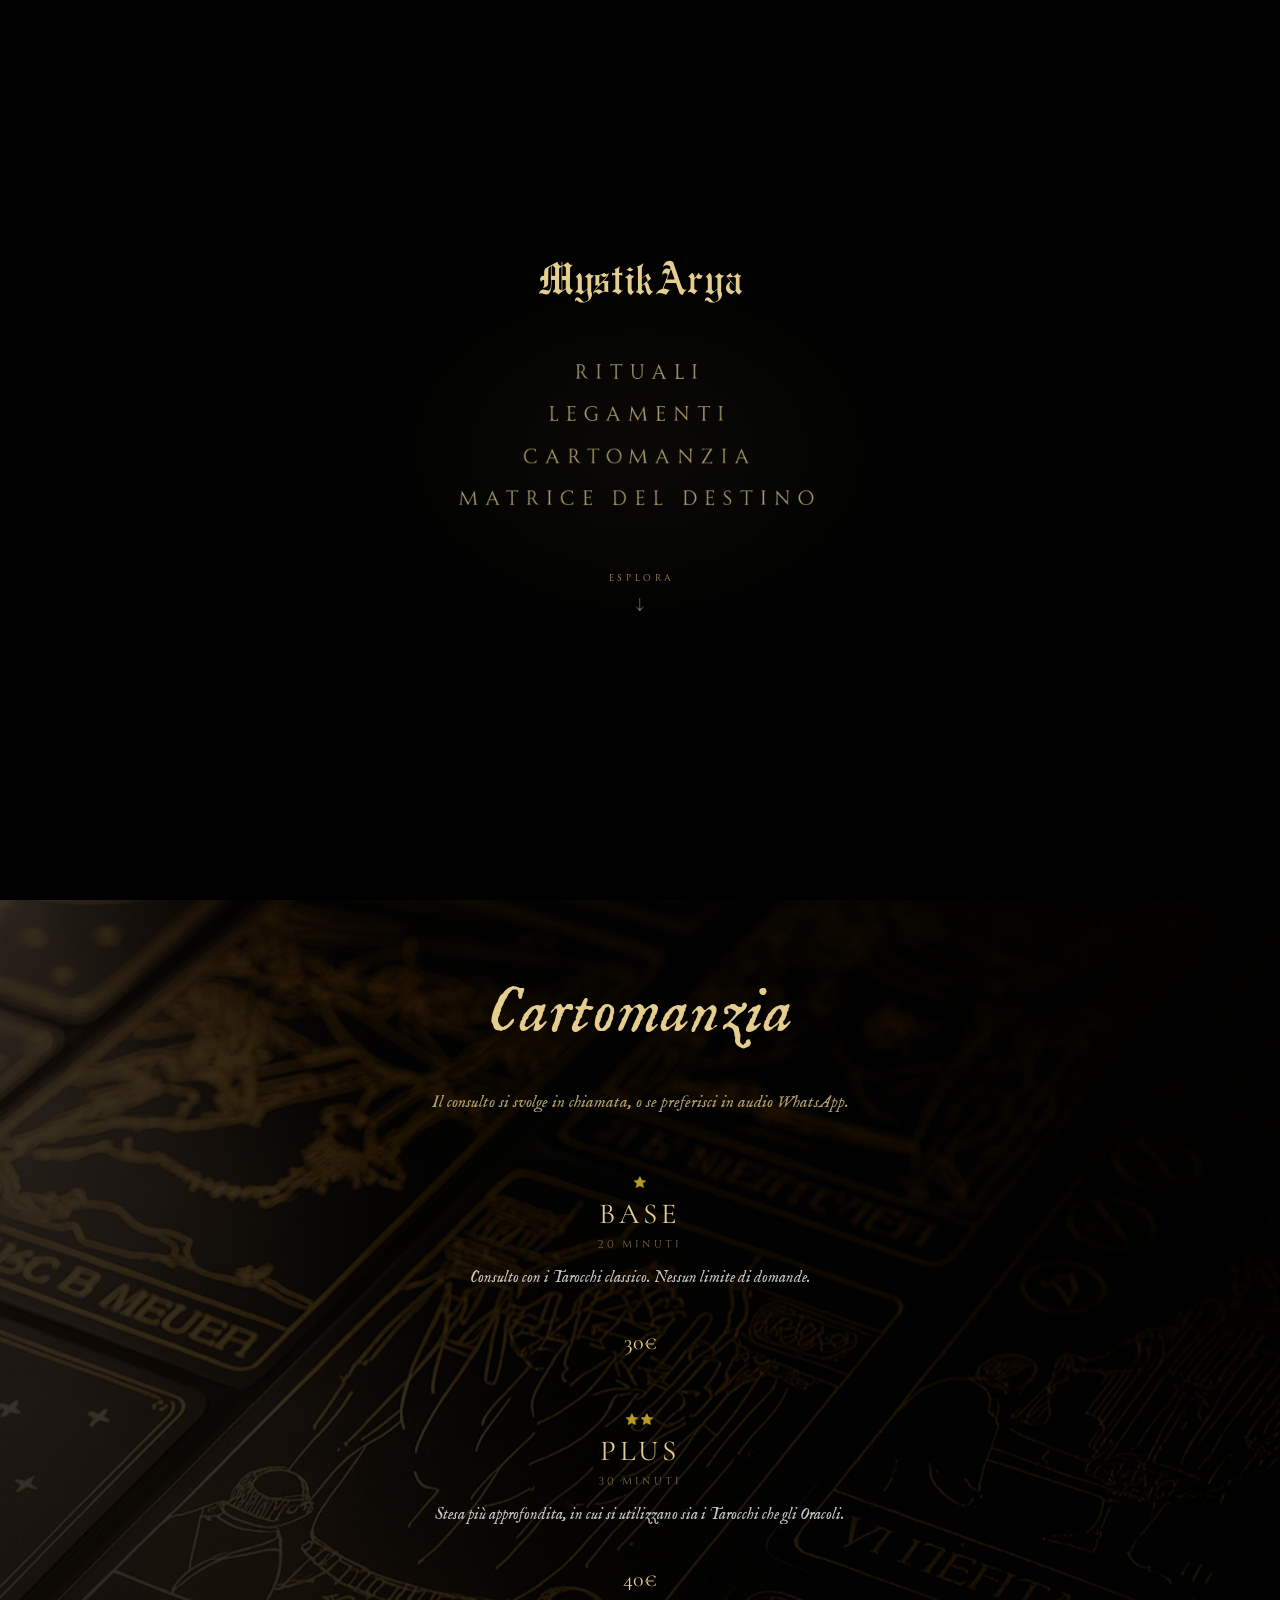
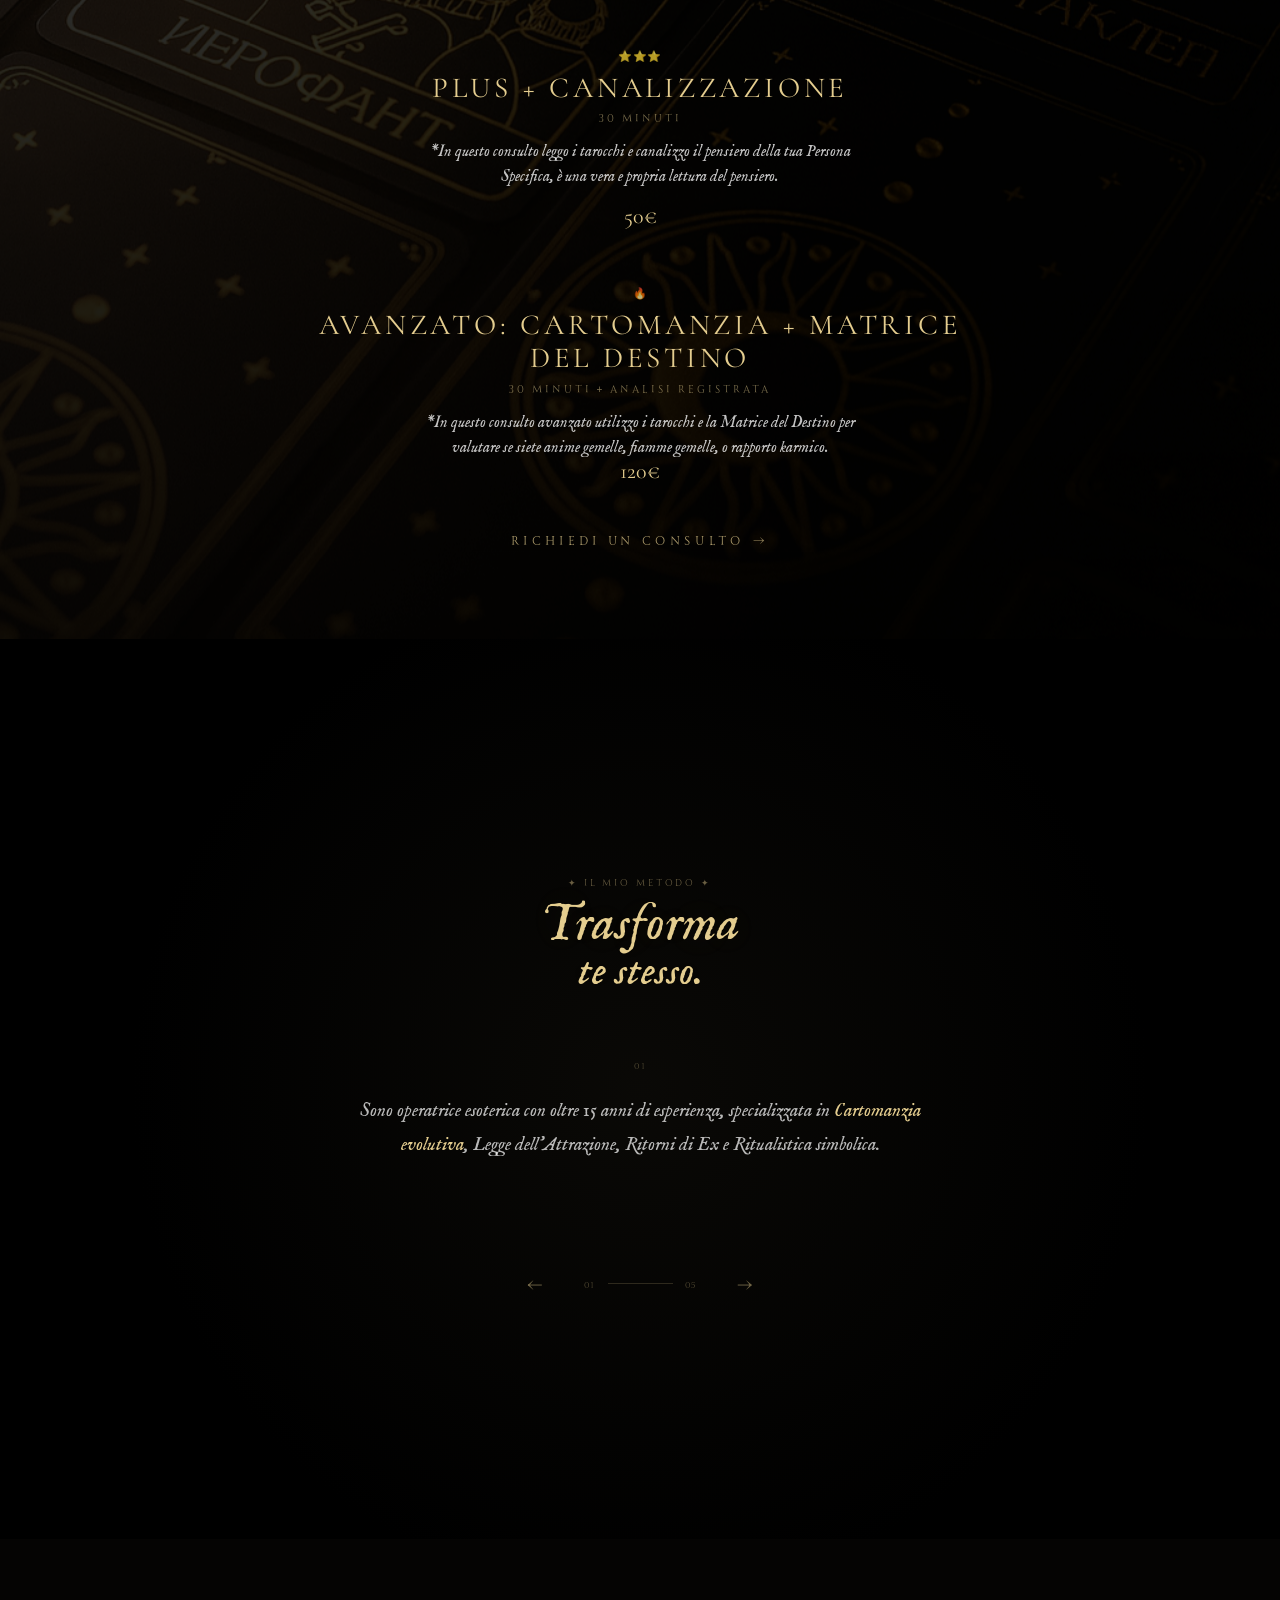
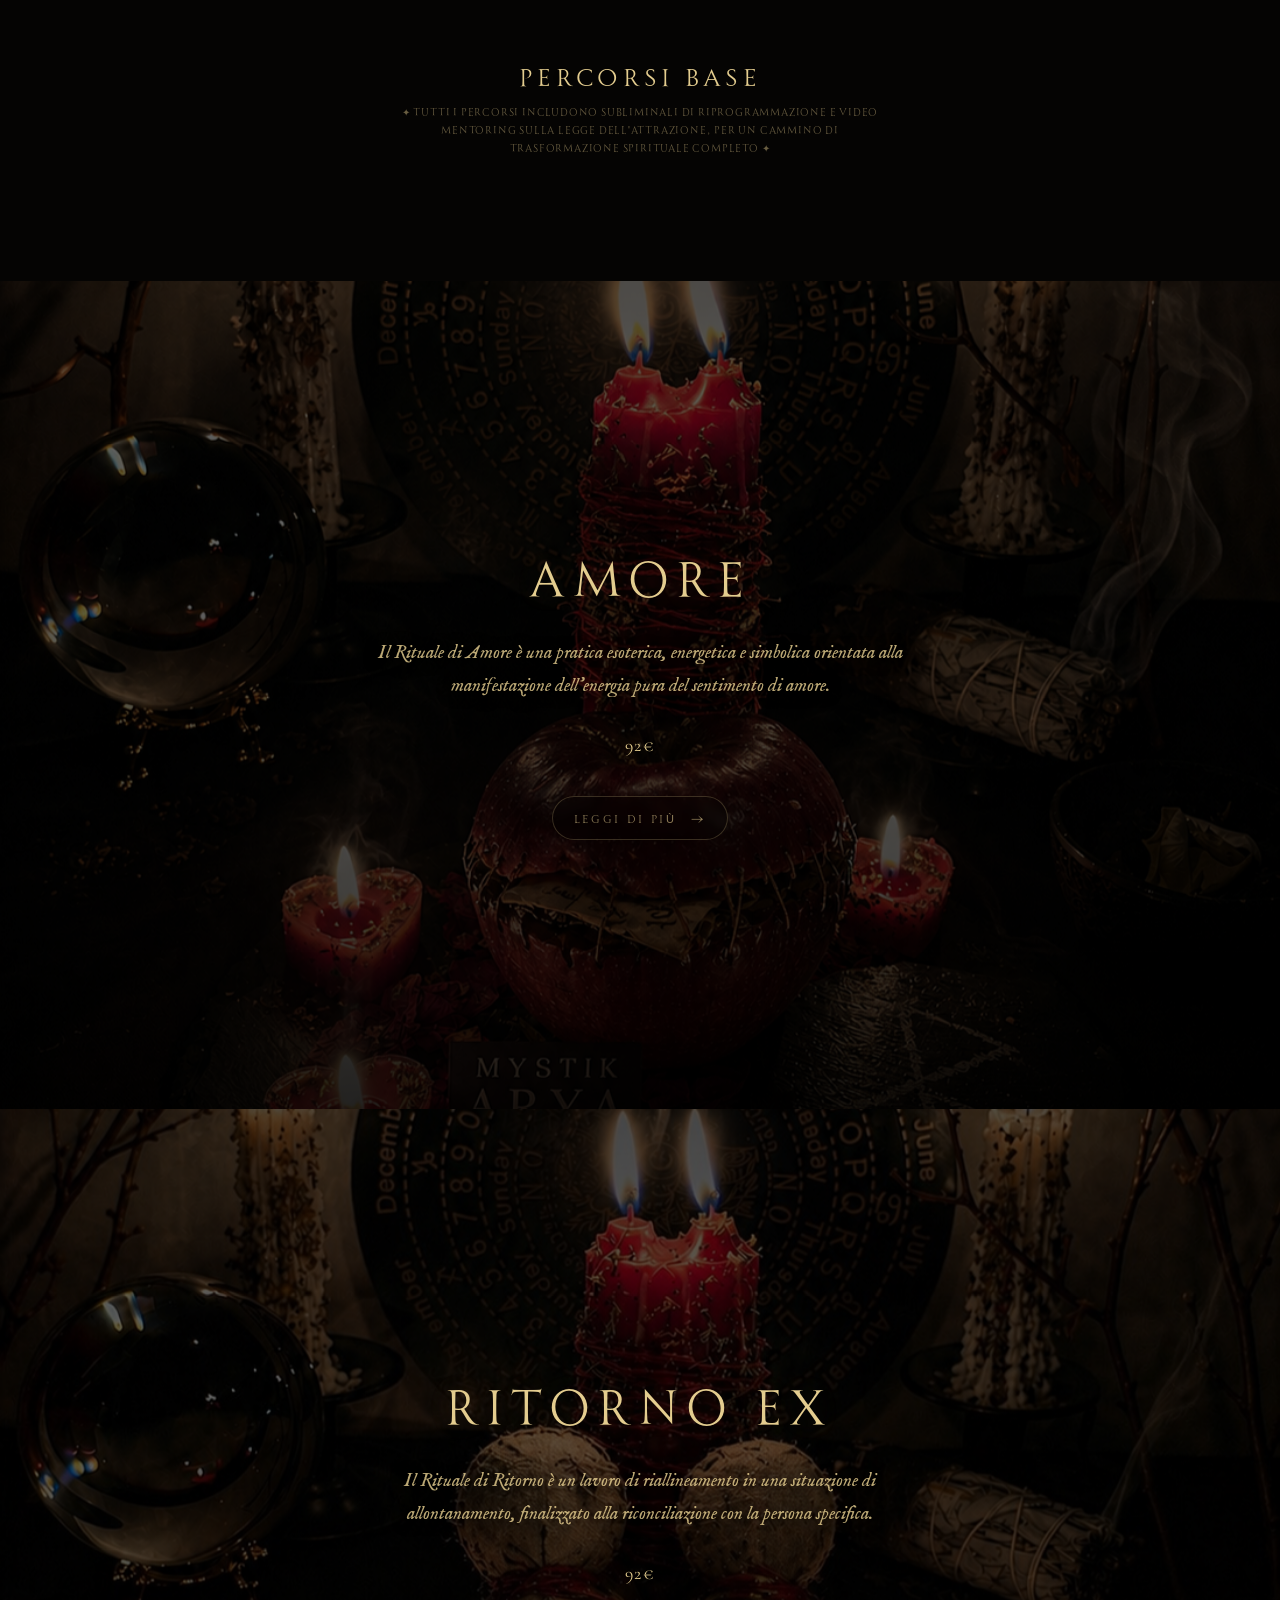
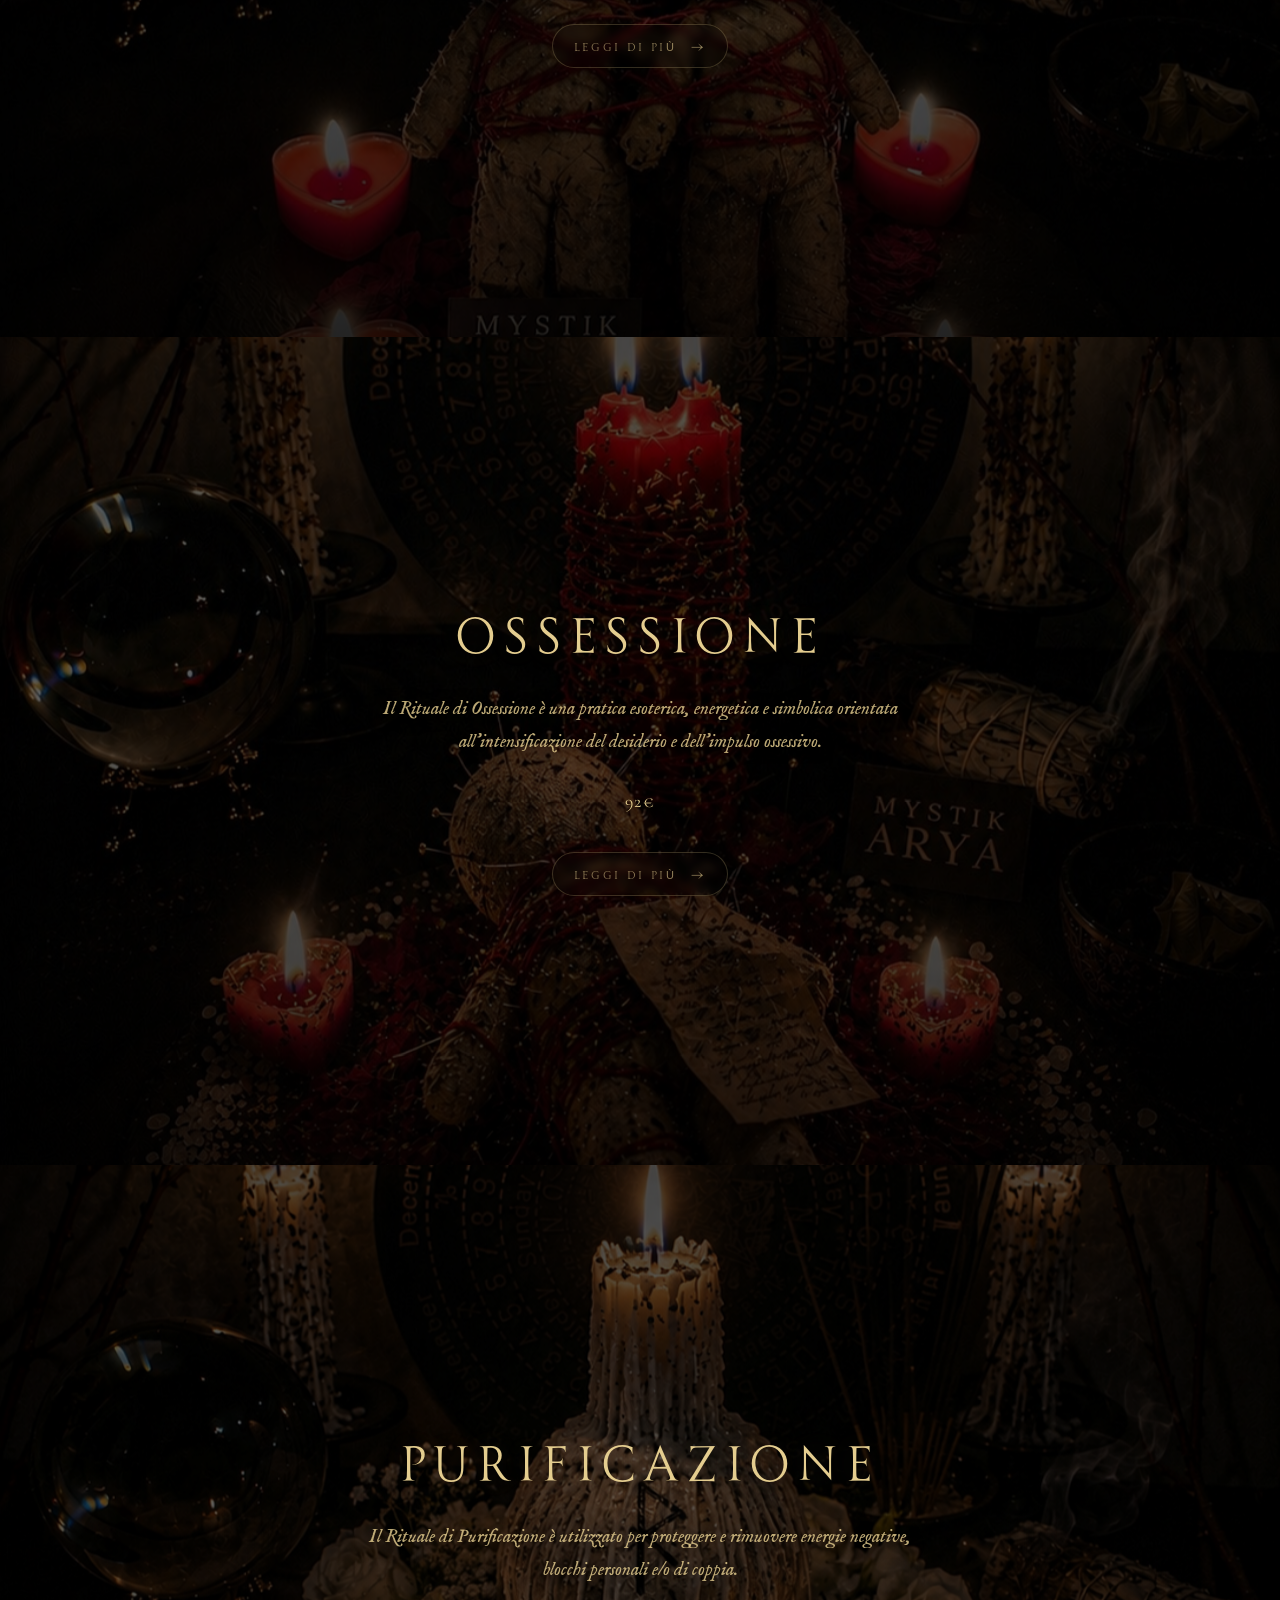
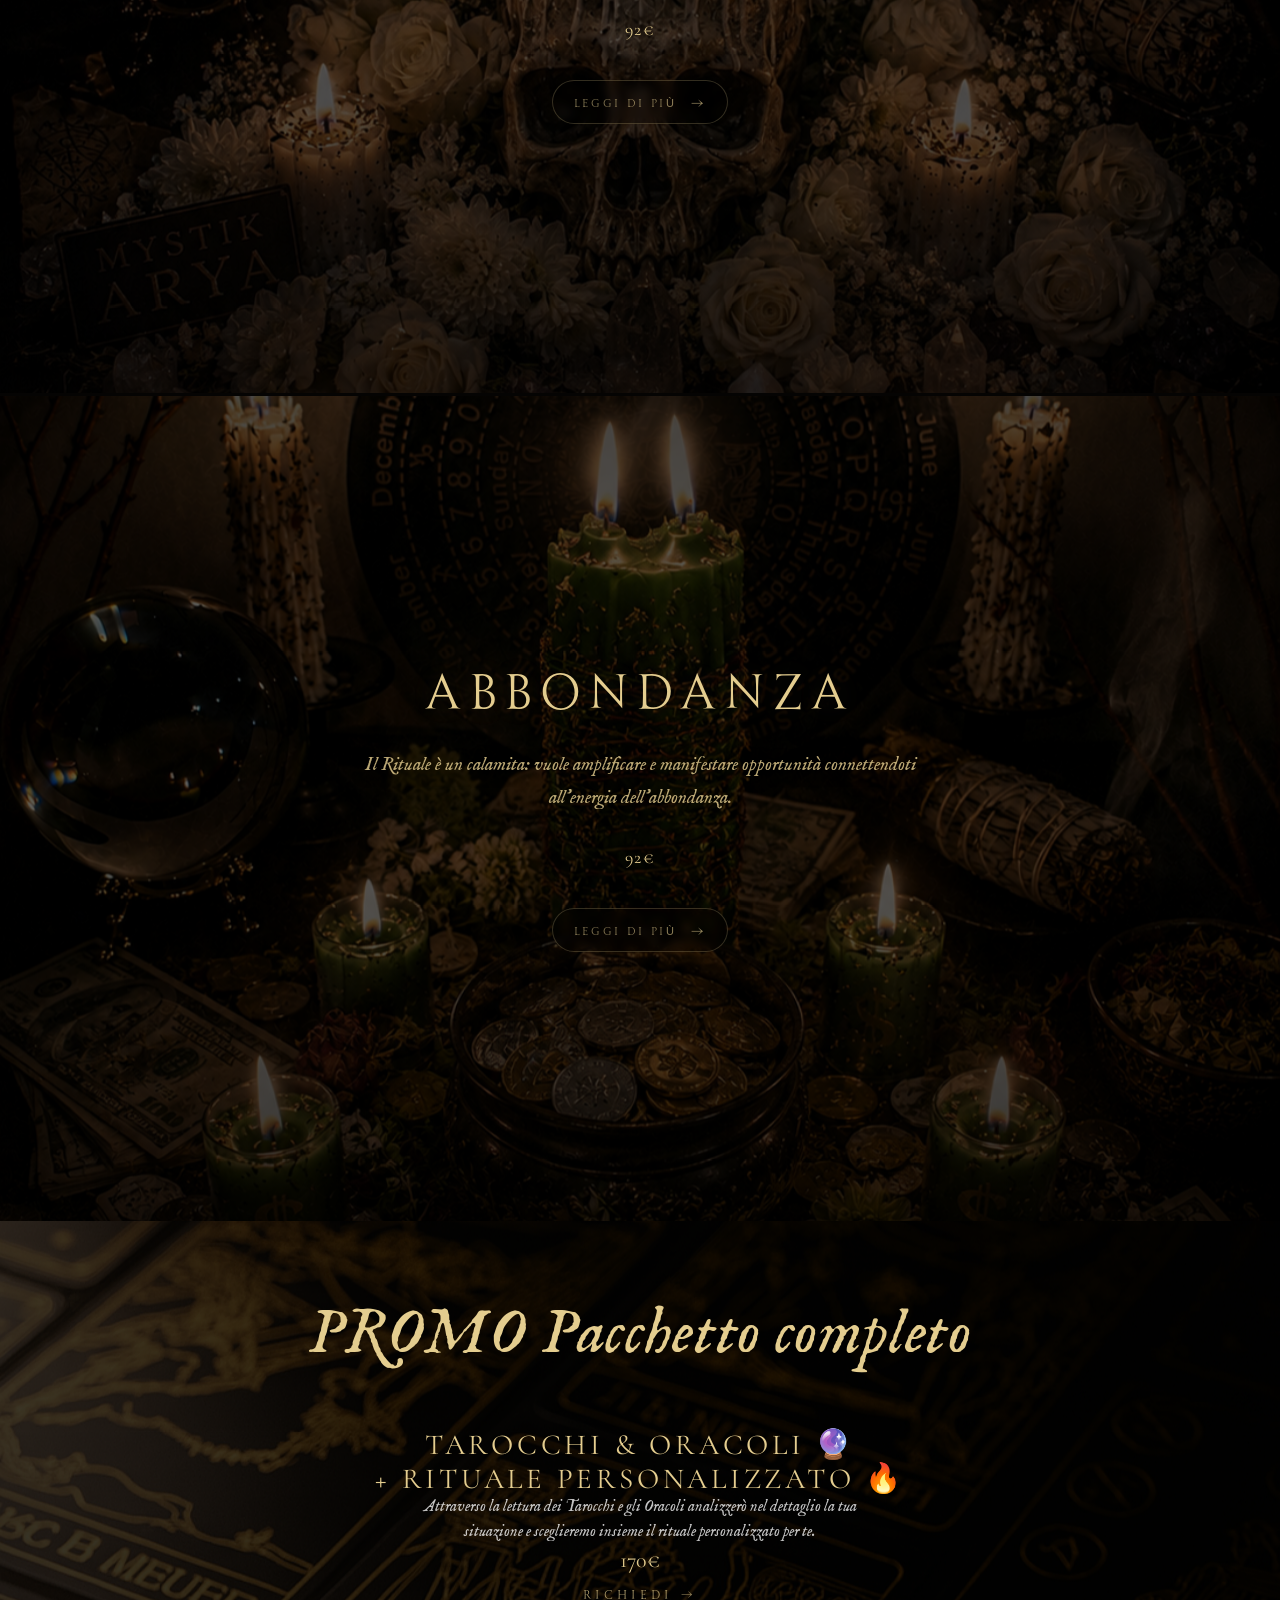
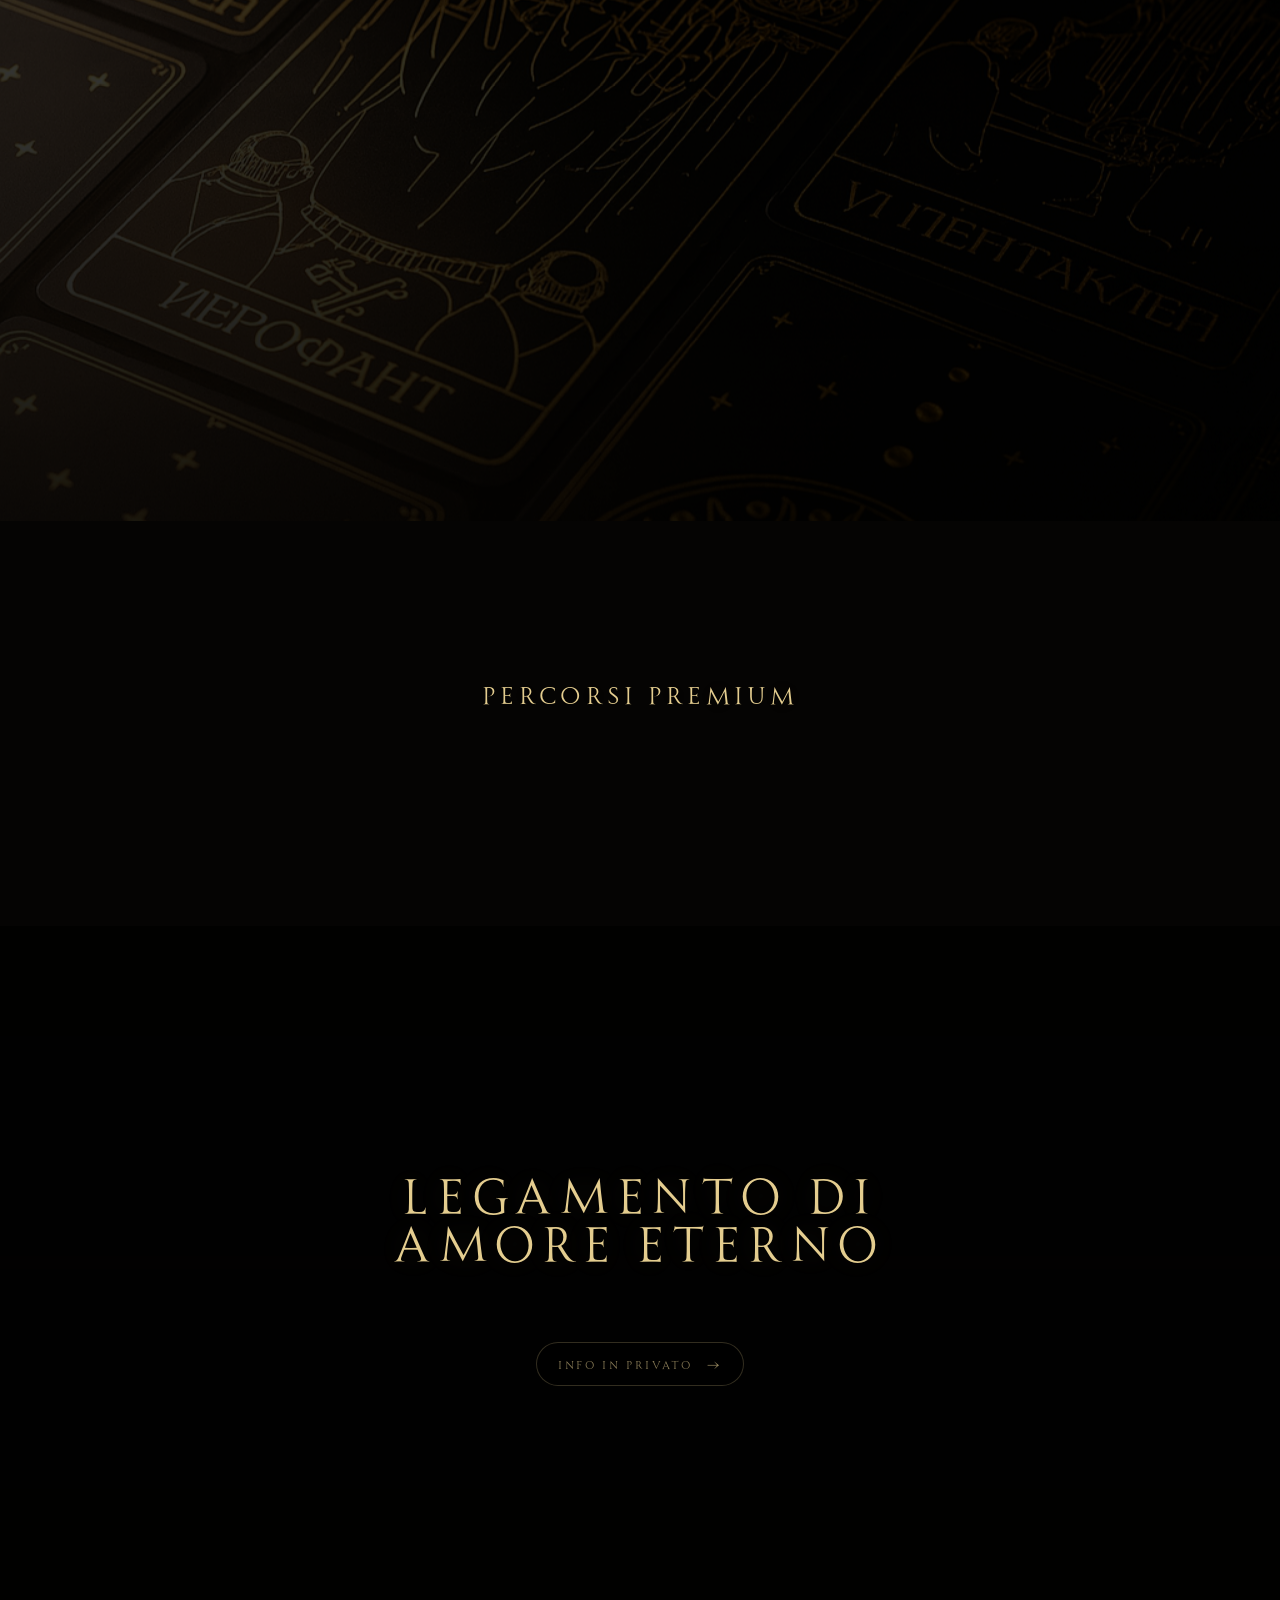
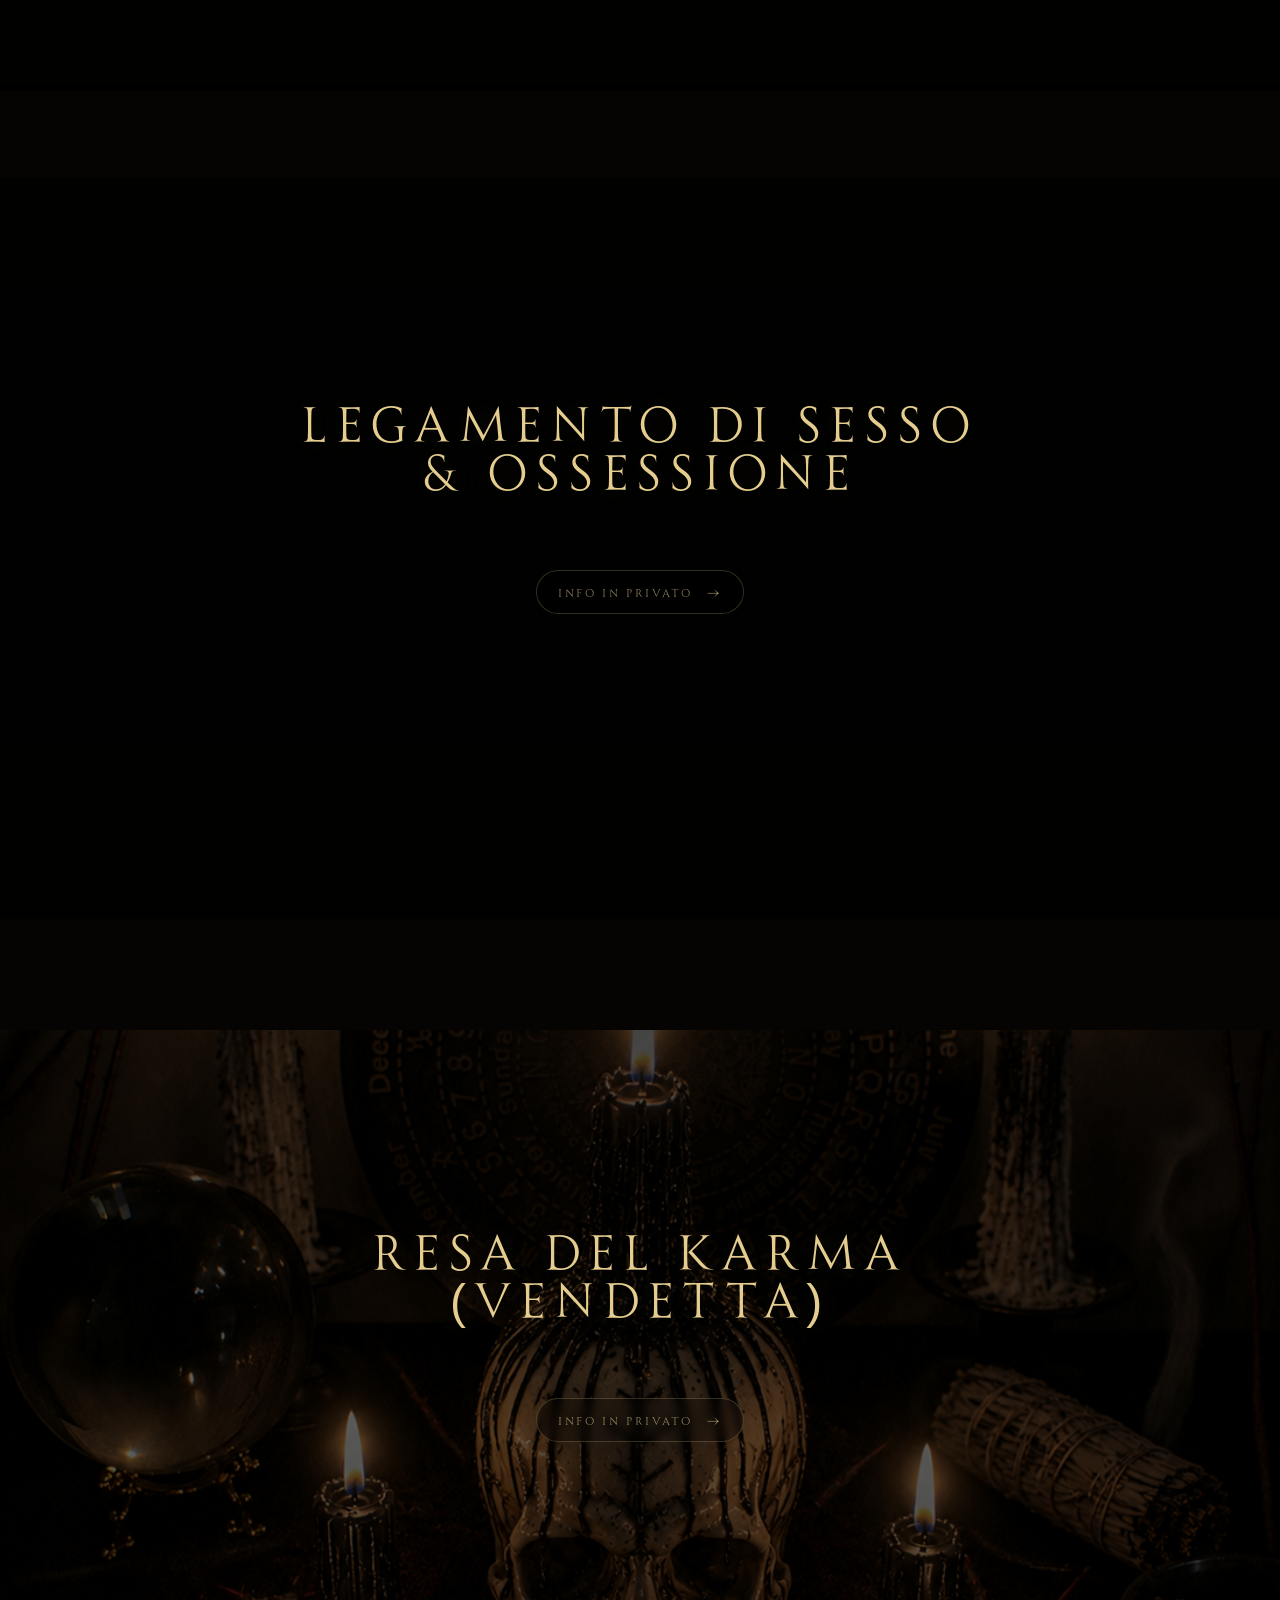
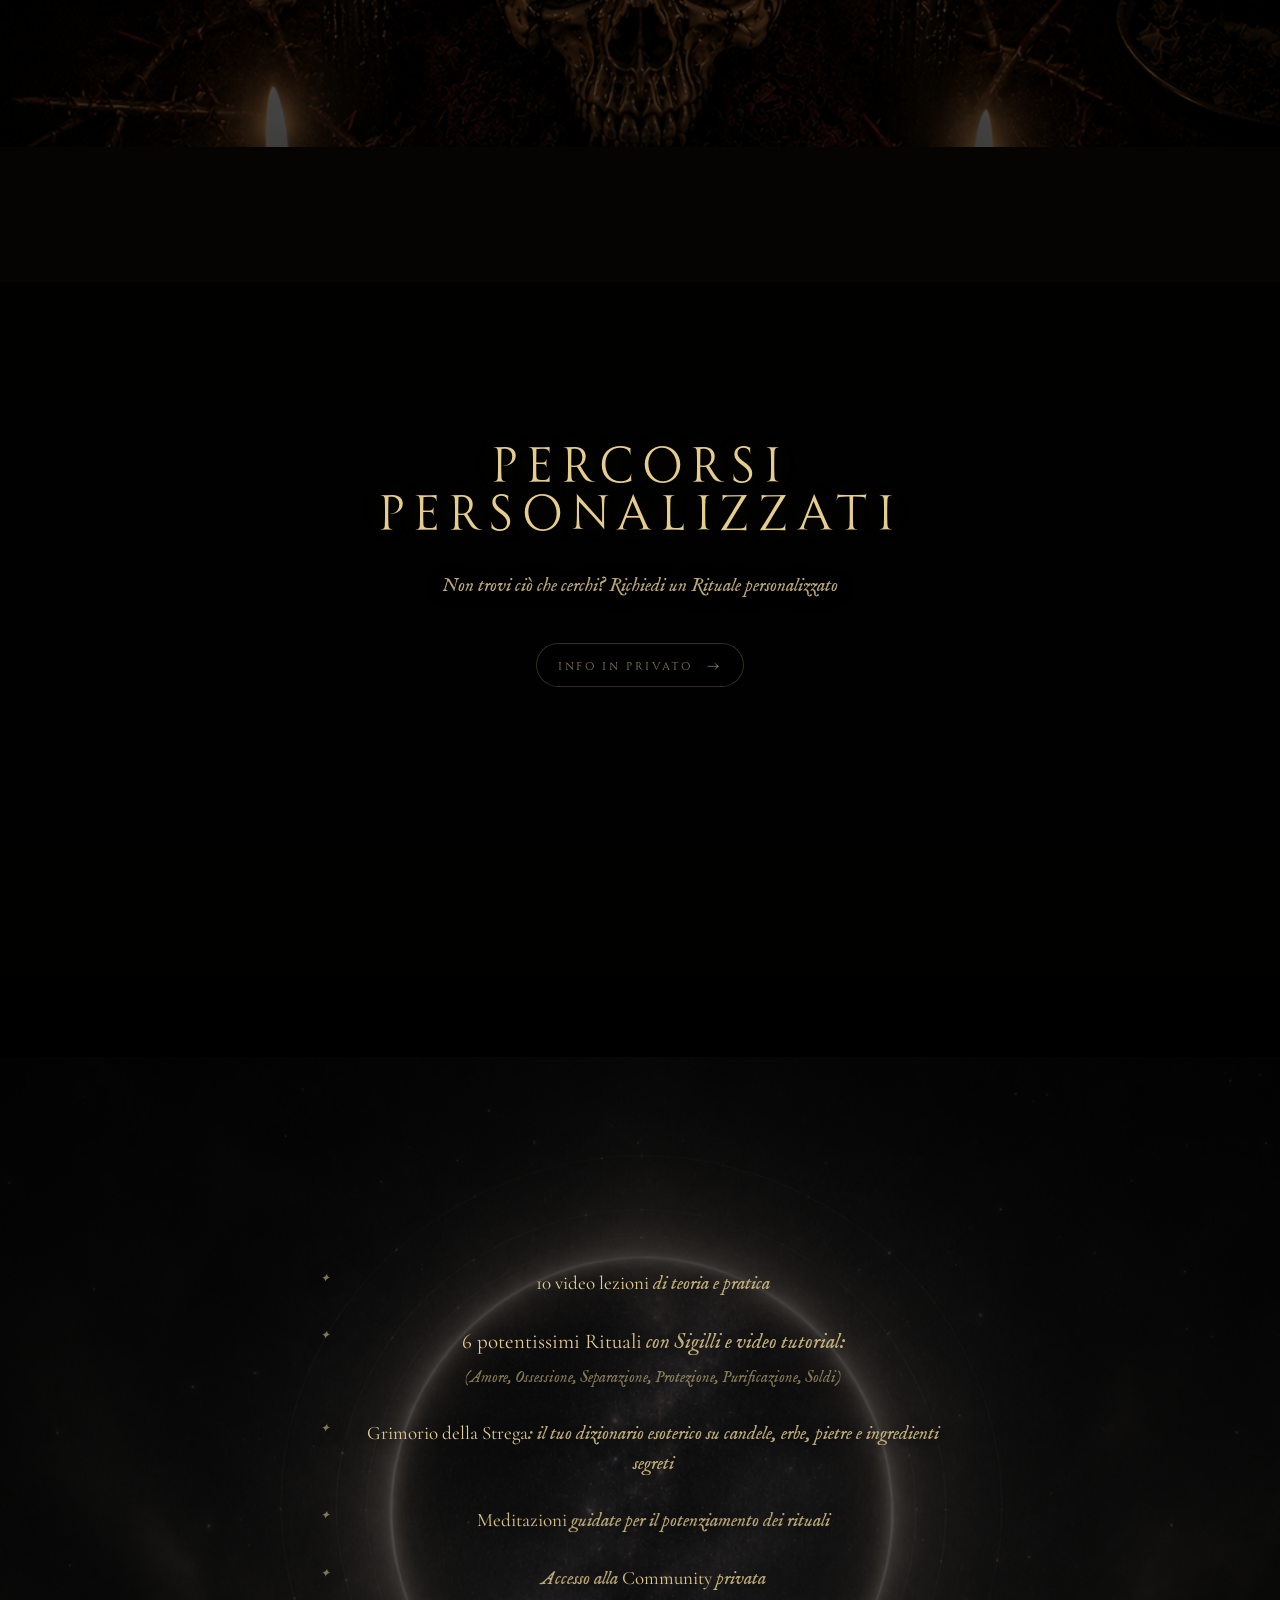
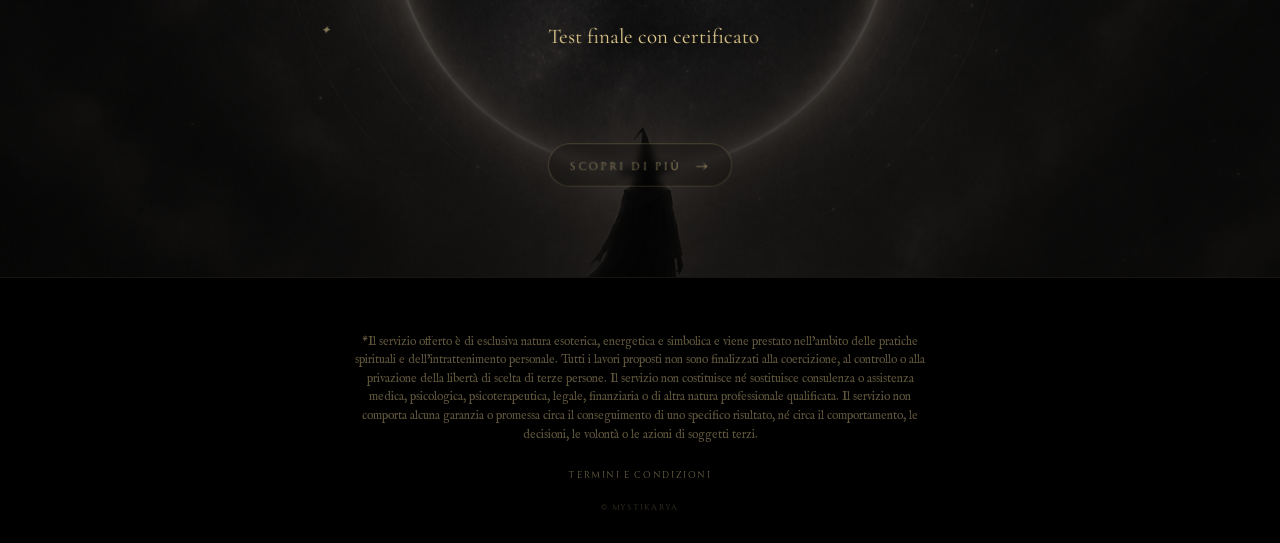
==== index.html @ f674387c "Add files via upload" ====
<!DOCTYPE html>
<html lang="it">

<head>
  <meta charset="UTF-8">
  <meta name="viewport" content="width=device-width, initial-scale=1.0">

  <title>MystikArya</title>

  <link rel="stylesheet" href="style.css">
  <link rel="icon" type="image/png" href="assets/mystikaryalogo.png">
</head>

<body>

  <!-- ============================== SFONDO FUMO =============================== -->

  <div class="smoke-background">

    <video
      class="bg-video"
      autoplay
      muted
      loop
      playsinline
      preload="auto"
    >
      <source src="assets/smoke.mp4" type="video/mp4">
    </video>

    <div class="smoke-atmosphere"></div>
    <div class="smoke-vignette"></div>

  </div>


  <!-- ============================== CONTENUTO =============================== -->

  <main class="page">


    <!-- ========================== HERO =========================== -->

    <section class="hero">

      <div class="intro">

        <h1 class="brand">
          MystikArya
        </h1>

        <p class="subtitle">
          Rituali<br>
          Legamenti<br>
          Cartomanzia<br>
          Matrice del Destino
        </p>

        <!-- ====================== ESPLORA ======================= -->

        <button
          class="explore"
          type="button"
          aria-label="Esplora Cartomanzia"
          onclick="document.getElementById('cartomanzia').scrollIntoView({ behavior: 'smooth' });"
        >
          <span class="explore-label">
            Esplora
          </span>

          <span
            class="explore-arrow"
            aria-hidden="true"
          >
            ↓
          </span>
        </button>

      </div>

    </section>


    <!-- ========================== CARTOMANZIA =========================== -->

    <section
      id="cartomanzia"
      class="section-cartomanzia"
      style="--bg: url('assets/bg-cartomanzia.png')"
    >

      <!-- ====================== CONTENUTO ====================== -->

      <div class="cartomanzia-content">

        <h2 class="cartomanzia-title">
          Cartomanzia
        </h2>


        <!-- ====================== PACCHETTI ====================== -->

        <div class="cartomanzia-packages">


          <!-- INTRO PACCHETTI -->

          <div class="packages-intro">

            <p class="packages-description">
              Il consulto si svolge in chiamata, o se preferisci in audio WhatsApp.            </p>

          </div>


          <!-- ====================== PACCHETTI STANDARD ====================== -->

          <div class="packages-grid">


            <!-- BASE -->

            <article class="package-card">

              <div class="package-stars">
                ⭐
              </div>

              <h3 class="package-name">
                Base
              </h3>

              <p class="package-duration">
                20 minuti
              </p>

              <p class="package-details">
                Consulto con i Tarocchi classico. Nessun limite di domande.
              </p>
              <div class="package-price">
                30€
              </div>


            </article>


            <!-- PLUS -->

            <article class="package-card">

              <div class="package-stars">
                ⭐⭐
              </div>

              <h3 class="package-name">
                Plus
              </h3>

              <p class="package-duration">
                30 minuti
              </p>
 <p class="package-details">
                Stesa più approfondita, in cui si utilizzano sia i Tarocchi che gli Oracoli.
              </p>
              <div class="package-price">
                40€
              </div>

            </article>


            <!-- PLUS + -->

            <article class="package-card">

              <div class="package-stars">
                ⭐⭐⭐
              </div>

              <h3 class="package-name">
                Plus + Canalizzazione
              </h3>

              <p class="package-duration">
                30 minuti
              </p>
 <p class="package-details">
*In questo consulto leggo i tarocchi e canalizzo il pensiero della tua Persona Specifica, è
una vera e propria lettura del pensiero.              </p>
              <div class="package-price">
                50€
              </div>


            </article>

            <!-- Avanzato -->

           <article class="package-card">

              <div class="package-stars">
                🔥
              </div>

              <h3 class="package-name">
                Avanzato: CARTOMANZIA + MATRICE DEL DESTINO
              </h3>

              <p class="package-duration">
                30 minuti + analisi registrata
              </p>
 <p class="package-details">
*In questo consulto avanzato utilizzo i tarocchi e la Matrice del Destino per valutare se
siete anime gemelle, fiamme gemelle, o rapporto karmico.              </p>
              <div class="package-price">
                120€
              </div>



            </article>

              <button
                class="package-button"
                type="button"
                onclick="window.open('https://wa.me/393489224252', '_blank')"
              >
                Richiedi un consulto
              </button>


          </div>



        </div>

      </div>



    </section>

    <section id="metodo" class="section-metodo">

  <div class="metodo-content">

    <div class="metodo-heading">

      <span class="metodo-eyebrow">
        ✦ IL MIO METODO ✦
      </span>

      <h2 class="metodo-title">
        Trasforma<br>
        <em>te stesso.</em>
      </h2>

    </div>


    <div class="metodo-slider">

      <article class="metodo-slide active">

        <span class="metodo-number">
          01
        </span>

        <p>
          Sono operatrice esoterica con oltre 15 anni di esperienza,
          specializzata in <strong>Cartomanzia evolutiva</strong>,
          Legge dell’Attrazione, Ritorni di Ex e Ritualistica simbolica.
        </p>

      </article>


      <article class="metodo-slide">

        <span class="metodo-number">
          02
        </span>

        <p>
          Il mio metodo parte da un principio fondamentale:
          <strong>trasformare te</strong>, portandoti verso la versione
          di te capace di accedere alla
          <strong>realtà che desideri</strong>.
        </p>

      </article>


      <article class="metodo-slide">

        <span class="metodo-number">
          03
        </span>

        <p>
          Spesso un rituale viene eseguito da un operatore e poi vieni
          <strong>lasciata senza una reale guida</strong>.
          Con me è diverso: ogni percorso comprende
          <strong>video mentoring</strong> sulla Legge dell’Attrazione.
        </p>

      </article>


      <article class="metodo-slide">

        <span class="metodo-number">
          04
        </span>

        <p>
          Oltre all’aiuto energetico, voglio darti la chiave di accesso
          al tuo <strong>potere manifestante</strong>.
          L’obiettivo non è creare dipendenza da un ritualista.
        </p>

      </article>


      <article class="metodo-slide">

        <span class="metodo-number">
          05
        </span>

        <p class="metodo-final">
          Non un rituale standard.<br>
          <strong>Un percorso di evoluzione completo.</strong>
        </p>

      </article>

    </div>


    <div class="metodo-navigation">

      <button
        class="metodo-arrow metodo-prev"
        type="button"
        aria-label="Testo precedente">
        ←
      </button>


      <div class="metodo-progress">

        <span class="metodo-current">
          01
        </span>

        <span class="metodo-line"></span>

        <span>
          05
        </span>

      </div>


      <button
        class="metodo-arrow metodo-next"
        type="button"
        aria-label="Testo successivo">
        →
      </button>

    </div>

  </div>

</section>

<!-- ========================== RITUALI =========================== -->

<section id="rituali" class="section-rituali">

    <!-- INTRO -->
    <div class="rituali-intro">

        <h2 class="rituali-title">
            Percorsi Base
        </h2>

        <p class="rituali-note">
          ✦ Tutti i percorsi includono Subliminali di riprogrammazione e
            Video Mentoring sulla Legge dell'Attrazione, per un cammino
            di trasformazione spirituale completo ✦
        </p>

    </div>


    <!-- RITUALI -->
    <div class="rituali-items">


        <!-- AMORE -->

        <article class="rituale-item" style="--bg: url('assets/bg-amore.png')">

            <div class="rituale-content">

                <h3 class="rituale-name">
                    AMORE
                </h3>

                <p class="rituale-description">
                    Il Rituale di Amore è una pratica esoterica, energetica e simbolica
orientata alla manifestazione dell’energia pura del sentimento di amore.
                </p>

                <div class="rituale-price">
                    92€
                </div>

                <a href="amore.html" class="rituale-button">
                    <span>LEGGI DI PIÙ</span>
                    <span class="rituale-arrow">→</span>
                </a>

            </div>

        </article>


        <!-- RITORNO EX -->

        <article class="rituale-item" style="--bg: url('assets/bg-ritorno.png')">

            <div class="rituale-content">

                <h3 class="rituale-name">
                    Ritorno Ex
                </h3>

                <p class="rituale-description">
                    Il Rituale di Ritorno è un lavoro di riallineamento in una situazione di
allontanamento, finalizzato alla riconciliazione con la persona specifica.
                </p>

                <div class="rituale-price">
                    92€
                </div>

                <a href="ritorno.html" class="rituale-button">
                    <span>LEGGI DI PIÙ</span>
                    <span class="rituale-arrow">→</span>
                </a>

            </div>

        </article>


        <!-- OSSESSIONE -->

        <article class="rituale-item" style="--bg: url('assets/bg-ossessione.png')">

            <div class="rituale-content">

                <h3 class="rituale-name">
                    Ossessione
                </h3>

                <p class="rituale-description">
Il Rituale di Ossessione è una pratica esoterica, energetica e simbolica
orientata all’intensificazione del desiderio e dell’impulso ossessivo.                </p>

                <div class="rituale-price">
                    92€
                </div>

                <a href="ossessione.html" class="rituale-button">
                    <span>LEGGI DI PIÙ</span>
                    <span class="rituale-arrow">→</span>
                </a>

            </div>

        </article>


        <!-- PURIFICAZIONE -->

        <article class="rituale-item" style="--bg: url('assets/bg-purificazione.png')">

            <div class="rituale-content">

                <h3 class="rituale-name">
                    Purificazione
                </h3>

                <p class="rituale-description">
                    Il Rituale di Purificazione è utilizzato per proteggere e rimuovere energie
negative, blocchi personali e/o di coppia.
                </p>

                <div class="rituale-price">
                    92€
                </div>

                <a href="purificazione.html" class="rituale-button">
                    <span>LEGGI DI PIÙ</span>
                    <span class="rituale-arrow">→</span>
                </a>

            </div>

        </article>
                <!-- ABBONDANZA -->

        <article class="rituale-item" style="--bg: url('assets/bg-abbondanza.png')">

            <div class="rituale-content">

                <h3 class="rituale-name">
                    Abbondanza
                </h3>

                <p class="rituale-description">
                    Il Rituale è un calamita: vuole amplificare e manifestare opportunità
connettendoti all’energia dell’abbondanza.
                </p>

                <div class="rituale-price">
                    92€
                </div>

                <a href="abbondanza.html" class="rituale-button">
                    <span>LEGGI DI PIÙ</span>
                    <span class="rituale-arrow">→</span>
                </a>

            </div>

        </article>


    </div>

</section>

<section id="cartomanzia" class="section-cartomanzia" style="--bg: url('assets/bg-cartomanzia.png')">

  <div class="cartomanzia-content">

    <h2 class="cartomanzia-title">
      PROMO
      Pacchetto completo
    </h2>

    <div class="packages-grid">

      <article class="package-card">

        <h3 class="package-name">
          TAROCCHI &amp; ORACOLI 🔮
          <br>
          + RITUALE PERSONALIZZATO 🔥
        </h3>

        <p class="package-details">
          Attraverso la lettura dei Tarocchi e gli Oracoli
          analizzerò nel dettaglio la tua situazione e
          sceglieremo insieme il rituale personalizzato per te.
        </p>

        <div class="package-price">
          170€
        </div>

        <button
      class="package-button"
      type="button"
      onclick="window.open('https://wa.me/393489224252', '_blank')"
    >
      Richiedi
    </button>

      </article>

    </div>


  </div>

</section>

<section id="rituali2" class="section-rituali">

    <!-- INTRO -->
    <div class="rituali-intro">

        <h2 class="rituali-title">
            Percorsi Premium
        </h2>

    </div>


    <!-- RITUALI -->
    <div class="rituali-items">


        <article class="rituale-item" style="--bg: url('assets/bg-legamento-amore.jpg')">

            <div class="rituale-content">

                <h3 class="rituale-name">
                    Legamento di Amore Eterno
                </h3>

                <a href="https://wa.me/393489224252" target="_blank" rel="noopener" class="rituale-button">
                    <span>INFO IN PRIVATO</span>
                    <span class="rituale-arrow">→</span>
                </a>

            </div>

        </article>

                <article class="rituale-item" style="--bg: url('assets/bg-legamento-sesso.jpg')">

            <div class="rituale-content">

                <h3 class="rituale-name">
                    Legamento di Sesso & Ossessione
                </h3>

                <a href="https://wa.me/393489224252" target="_blank" rel="noopener" class="rituale-button">
                    <span>INFO IN PRIVATO</span>
                    <span class="rituale-arrow">→</span>
                </a>

            </div>

        </article>

                <article class="rituale-item" style="--bg: url('assets/bg-vendetta.png')">

            <div class="rituale-content">

                <h3 class="rituale-name">
                    Resa del Karma (Vendetta)
                </h3>

                <a href="https://wa.me/393489224252" target="_blank" rel="noopener" class="rituale-button">
                    <span>INFO IN PRIVATO</span>
                    <span class="rituale-arrow">→</span>
                </a>

            </div>

        </article>
                <article class="rituale-item rituale-item--sfondo-sito">

            <video
                class="rituale-item-video"
                autoplay
                muted
                loop
                playsinline
                preload="auto"
            >
                <source src="assets/smoke.mp4" type="video/mp4">
            </video>

            <div class="rituale-content">

                <h3 class="rituale-name">
                    Percorsi personalizzati
                </h3>


                <p class="rituale-description">
                   Non trovi ciò che cerchi? Richiedi un Rituale personalizzato
                </p>

                <a href="https://wa.me/393489224252" target="_blank" rel="noopener" class="rituale-button">
                    <span>INFO IN PRIVATO</span>
                    <span class="rituale-arrow">→</span>
                </a>

            </div>

        </article>




    </div>

</section>


<!-- ========================== CORSO DI STREGONERIA =========================== -->

<section id="corso" class="section-corso" style="--bg: url('assets/bg-corso.png')">

    <div class="corso-content">

        <h2 class="corso-title corso-fade">
            Corso di Stregoneria
        </h2>

        <p class="corso-subtitle corso-fade">
            <span class="corso-ornament">✦</span>
            Risveglia il tuo potere
            <span class="corso-ornament">✦</span>
        </p>

        <ul class="corso-list">

            <li class="corso-item corso-fade">
                <strong>10 video lezioni</strong> di teoria e pratica
            </li>

            <li class="corso-item corso-item--emphasis corso-fade">
                <strong>6 potentissimi Rituali</strong> con Sigilli e video tutorial:
                <span class="corso-item-sub">
                    (Amore, Ossessione, Separazione, Protezione, Purificazione, Soldi)
                </span>
            </li>

            <li class="corso-item corso-fade">
                <strong>Grimorio della Strega</strong>: il tuo dizionario esoterico su
                candele, erbe, pietre e ingredienti segreti
            </li>

            <li class="corso-item corso-fade">
                <strong>Meditazioni</strong> guidate per il potenziamento dei rituali
            </li>

            <li class="corso-item corso-fade">
                Accesso alla <strong>Community</strong> privata
            </li>

            <li class="corso-item corso-item--emphasis corso-fade">
                <strong>Test finale con certificato</strong>
            </li>

        </ul>

        <a
            href="corsostregoneria.html"
            class="rituale-button corso-button"
        >
            <span>SCOPRI DI PIÙ</span>
            <span class="rituale-arrow">→</span>
        </a>

    </div>

</section>

  </main>


  <!-- ============================== JAVASCRIPT =============================== -->

  <script src="js/cartomanzia.js"></script>
  <script src="js/metodo.js"></script>
  <script src="js/rituali.js"></script>

<footer class="site-footer">

  <div class="footer-content">


    <p class="footer-disclaimer">
     *Il servizio offerto è di esclusiva natura esoterica, energetica e simbolica e viene prestato nell’ambito delle pratiche spirituali e dell’intrattenimento personale. Tutti i lavori proposti non sono finalizzati alla coercizione, al controllo o alla privazione della libertà di scelta di terze persone. Il servizio non costituisce né sostituisce consulenza o assistenza medica, psicologica, psicoterapeutica, legale, finanziaria o di altra natura professionale qualificata. Il servizio non comporta alcuna garanzia o promessa circa il conseguimento di uno specifico risultato, né circa il comportamento, le decisioni, le volontà o le azioni di soggetti terzi.
    </p>

    <div class="footer-links">

      <a href="termini.html" class="footer-link">
        Termini e Condizioni
      </a>

    </div>

    <div class="footer-copy">
      © MystikArya
    </div>

  </div>

</footer>
</body>

</html>
---- style.css ----
/* =========================================================
   MYSTIKARYA
   STYLE.CSS
   ========================================================= */


/* =========================================================
   FONT ORIGINALI
   ========================================================= */

@font-face {
    font-family: 'Engravers Old English';
    src: url('fonts/EngraversOldEnglish.otf') format('opentype');
    font-weight: normal;
    font-style: normal;
    font-display: swap;
}

@font-face {
    font-family: 'Cormorant Garamond';
    src: url('fonts/CormorantGaramond.ttf') format('truetype');
    font-weight: normal;
    font-style: normal;
    font-display: swap;
}

@font-face {
    font-family: 'IM Fell English';
    src: url('fonts/IMFellEnglish-Regular.ttf') format('truetype');
    font-weight: normal;
    font-style: normal;
    font-display: swap;
}

@font-face {
    font-family: 'IM Fell English-italic';
    src: url('fonts/IMFellEnglish-Italic.ttf') format('truetype');
    font-weight: normal;
    font-style: italic;
    font-display: swap;
}

@font-face {
    font-family: 'Allrounder Monument';
    src: url('fonts/AllrounderMonument.otf') format('opentype');
    font-weight: normal;
    font-style: normal;
    font-display: swap;
}


/* =========================================================
   VARIABILI
   ========================================================= */

:root {
    --gold: #e4cd8f;
    --gold-dim: rgba(228, 205, 143, 0.75);
    --text-soft: rgb(255, 255, 255);
    --line: rgba(228, 205, 143, 0.22);
}


/* =========================================================
   RESET
   ========================================================= */

* {
    margin: 0;
    padding: 0;
    box-sizing: border-box;
}

html {
    width: 100%;
    min-height: 100%;
    scroll-behavior: smooth;
}

body {
    width: 100%;
    min-height: 100%;
    background: #000;
    overflow-x: hidden;
    font-family: 'IM Fell English', serif;
}


/* =========================================================
   SFONDO FUMO
   ========================================================= */

.smoke-background {
    position: fixed;
    inset: 0;
    z-index: 0;
    overflow: hidden;
    background: #000;
}

.bg-video {
    position: absolute;
    inset: 0;
    width: 100%;
    height: 100%;
    object-fit: cover;
    opacity: 0.88;

    filter:
        brightness(0.72)
        contrast(1.05)
        saturate(0.7);
}


/* =========================================================
   ATMOSFERA
   ========================================================= */

.smoke-atmosphere {
    position: absolute;
    inset: 0;
    pointer-events: none;

    background:
        radial-gradient(
            ellipse at center,
            rgba(228, 205, 143, 0.045) 0%,
            rgba(0, 0, 0, 0.05) 35%,
            rgba(0, 0, 0, 0.30) 70%,
            rgba(0, 0, 0, 0.58) 100%
        );
}


/* =========================================================
   VIGNETTE
   ========================================================= */

.smoke-vignette {
    position: absolute;
    inset: 0;
    pointer-events: none;

    background:
        radial-gradient(
            ellipse at center,
            transparent 20%,
            rgba(0, 0, 0, 0.15) 55%,
            rgba(0, 0, 0, 0.78) 100%
        );
}


/* =========================================================
   PAGE
   ========================================================= */

.page {
    position: relative;
    z-index: 5;
    width: 100%;
}


/* =========================================================
   HERO
   ========================================================= */

.hero {
    position: relative;
    width: 100%;
    min-height: 100vh;

    display: flex;
    align-items: center;
    justify-content: center;

    text-align: center;
    padding: 24px;
}


/* =========================================================
   INTRO
   ========================================================= */

.intro {
    display: flex;
    flex-direction: column;
    align-items: center;
    transform: translateY(-2vh);
}


/* =========================================================
   BRAND
   ========================================================= */

.brand {
    font-family:
        'Engravers Old English',
        'Cormorant Garamond',
        serif;

    font-size: 40px;
    font-weight: 100;
    color: var(--gold);
    letter-spacing: 0.01em;

    opacity: 0;

    animation:
        brandFadeIn
        1.2s
        ease-out
        forwards;
}


/* =========================================================
   SUBTITLE
   ========================================================= */

.subtitle {
    margin-top: 46px;

    font-family:
        'Allrounder Monument',
        sans-serif;

    font-size:
        clamp(15px, 1.6vw, 20px);

    letter-spacing: 0.34em;
    color: var(--gold-dim);
    line-height: 2.1;
    text-transform: uppercase;

    opacity: 0;

    transform: scale(1.22);

    will-change:
        transform,
        opacity;

    animation:
        subtitleReveal
        3.2s
        cubic-bezier(0.25, 0.1, 0.25, 1)
        forwards;

    animation-delay: 0.2s;
}


/* =========================================================
   HERO ANIMATIONS
   ========================================================= */

@keyframes brandFadeIn {

    from {
        opacity: 0;
    }

    to {
        opacity: 1;
    }

}

@keyframes subtitleReveal {

    from {
        opacity: 0;
        transform: scale(1.22);
    }

    to {
        opacity: 1;
        transform: scale(1);
    }

}


/* =========================================================
   ESPLORA HERO
   ========================================================= */

.explore {
    appearance: none;

    margin-top: 52px;
    padding: 0;

    border: 0;
    background: transparent;

    color: var(--gold-dim);

    cursor: pointer;

    display: flex;
    flex-direction: column;
    align-items: center;

    gap: 8px;

    opacity: 0;

    animation:
        exploreFadeIn
        1.8s
        ease-out
        forwards;

    animation-delay: 0.8s;

    transition:
        color 0.5s ease;
}

.explore-label {
    font-family:
        'Allrounder Monument',
        sans-serif;

    font-size: 9px;
    font-weight: normal;

    letter-spacing: 0.42em;
    text-transform: uppercase;

    padding-left: 0.42em;

    transition:
        letter-spacing 0.6s ease;
}

.explore-arrow {
    font-family:
        'Cormorant Garamond',
        serif;

    font-size: 22px;
    line-height: 1;

    opacity: 0.7;

    transition:
        transform 0.6s ease,
        opacity 0.6s ease;
}

.explore:hover {
    color: var(--gold);
}

.explore:hover .explore-label {
    letter-spacing: 0.52em;
}

.explore:hover .explore-arrow {
    transform: translateY(5px);
    opacity: 1;
}

@keyframes exploreFadeIn {

    from {
        opacity: 0;
    }

    to {
        opacity: 1;
    }

}


/* =========================================================
   CARTOMANZIA
   (blocco unico: prima c'erano due dichiarazioni duplicate
   per le stesse classi, qui unificate mantenendo il risultato
   visivo finale identico)
   ========================================================= */

.section-cartomanzia {
    position: relative;
    width: 100%;
    min-height: 100vh;

    overflow: hidden;
    isolation: isolate;

    display: flex;
    justify-content: center;
    align-items: flex-start;

    opacity: 0;

    transition:
        opacity 2.5s ease;
}

.section-cartomanzia.is-visible {
    opacity: 1;
}


/* =========================================================
   BACKGROUND + OVERLAY CARTOMANZIA (pseudo-elemento)
   Stesso sfondo di prima (immagine leggermente sovradimensionata
   per lasciare margine di movimento), ma senza nodi HTML:
   il parallax è pilotato dal JS tramite --parallax-y.
   ========================================================= */

.section-cartomanzia::before {
    content: '';

    position: absolute;
    top: -15%;
    left: 0;

    width: 100%;
    height: 130%;

    z-index: -1;

    pointer-events: none;
    will-change: transform;

    background-image:
        linear-gradient(
            180deg,
            rgba(0, 0, 0, 0.75) 0%,
            rgba(0, 0, 0, 0.80) 45%,
            rgba(0, 0, 0, 0.95) 100%
        ),
        var(--bg);

    background-size: cover;
    background-position: center;
    background-repeat: no-repeat;

    transform: translate3d(0, var(--parallax-y, 0px), 0);
}


/* =========================================================
   CONTENUTO CARTOMANZIA
   ========================================================= */

.cartomanzia-content {
    position: relative;

    z-index: 2;

    width: min(720px, 88%);

    padding:
        82px
        0
        90px;

    text-align: center;
}


/* =========================================================
   TITOLO CARTOMANZIA
   ========================================================= */

.cartomanzia-title {
    margin: 0;

    font-family:
        'IM Fell English-italic',
        serif;

    font-size:
        clamp(42px, 5vw, 70px);

    font-weight: normal;
    line-height: 1;

    color: var(--gold);

    letter-spacing: 0.01em;

    opacity: 0;

    transform: translateY(18px);

    transition:
        opacity 2.2s ease,
        transform 2.2s cubic-bezier(0.22, 1, 0.36, 1);
}

.section-cartomanzia.is-visible
.cartomanzia-title {
    opacity: 1;
    transform: translateY(0);
}


/* =========================================================
   PACCHETTI
   ========================================================= */

.cartomanzia-packages {
    width: 100%;
    margin-top: 43px;
}


/* =========================================================
   INTRO PACCHETTI
   ========================================================= */

.packages-intro {
    opacity: 0;

    transform: translateY(12px);

    transition:
        opacity 1.8s ease 0.35s,
        transform 1.8s cubic-bezier(0.22, 1, 0.36, 1) 0.35s;
}

.section-cartomanzia.is-visible
.packages-intro {
    opacity: 1;
    transform: translateY(0);
}

.packages-description {
    margin: 0;

    font-family:
        'IM Fell English-italic',
        serif;

    font-size: 17px;
    line-height: 1.65;

    text-align: center;

    color:
        rgba(228, 205, 143, 0.76);
}

.packages-description span {
    color: var(--gold);
}


/* =========================================================
   LISTA PACCHETTI
   ========================================================= */

.packages-grid {
    width: 100%;

    display: flex;
    flex-direction: column;

    gap: 12px;

    margin-top: 34px;
}


/* =========================================================
   CARD
   TUTTE LE CARD HANNO ESATTAMENTE LO STESSO CSS
   ========================================================= */

.package-card {
    position: relative;

    width: 100%;

    min-height: 225px;

    padding:
        27px
        30px
        23px;

    display: flex;

    flex-direction: column;

    align-items: center;

    justify-content: flex-start;

    text-align: center;

    border: none;

    opacity: 0;

    transform: translateY(18px);

    transition:
        opacity 1.8s ease,
        transform 1.8s cubic-bezier(0.22, 1, 0.36, 1);
}


/* =========================================================
   FADE — TUTTE LE CARD INSIEME
   ========================================================= */

.section-cartomanzia.is-visible
.package-card {

    opacity: 1;

    transform: translateY(0);

    transition-delay: 0.7s;
}


/* =========================================================
   STELLE
   ========================================================= */

.package-stars {
    margin-bottom: 8px;

    font-size: 11px;

    line-height: 1;

    opacity: 0.72;

    letter-spacing: 0.08em;
}


/* =========================================================
   NOME PACCHETTO
   ========================================================= */

.package-name {
    margin: 0;

    font-family:
        'Cormorant Garamond',
        serif;

    font-size: 29px;

    font-weight: normal;

    text-transform: uppercase;

    letter-spacing: 0.13em;

    line-height: 1.15;

    color: var(--gold);
}


/* =========================================================
   DURATA
   ========================================================= */

.package-duration {
    margin:
        5px
        0
        14px;

    font-family:
        'Allrounder Monument',
        sans-serif;

    font-size: 10px;

    text-transform: uppercase;

    letter-spacing: 0.30em;

    color:
        rgba(228, 205, 143, 0.55);
}


/* =========================================================
   DETTAGLI
   ========================================================= */

.package-details {
    max-width: 450px;

    margin: 0 auto;

    font-family:
        'IM Fell English-Italic',
        serif;

    font-size: 16px;

    line-height: 1.55;

    text-align: center;

    color:
        rgba(255, 255, 255, 0.763);
}


/* =========================================================
   PREZZO
   SEMPRE IN FONDO
   ========================================================= */

.package-price {
    margin-top: auto;

    padding-top: 0px;

    font-family:
        'Cormorant Garamond',
        serif;

    font-size: 22px;

    line-height: 1;

    color: var(--gold);
}


/* =========================================================
   UNICO PULSANTE FUORI DALLE CARD
   ========================================================= */

.package-button {
    appearance: none;

    margin-top: 12px;

    padding: 0;

    border: 0;

    background: transparent;

    color: var(--gold-dim);

    cursor: pointer;

    display: flex;

    align-items: center;

    justify-content: center;

    gap: 8px;

    font-family:
        'Allrounder Monument',
        sans-serif;

    font-size: 12px;

    font-weight: normal;

    letter-spacing: 0.36em;

    text-transform: uppercase;

    transition:
        color 0.5s ease,
        letter-spacing 0.6s ease;
}

.package-button::after {
    content: '→';

    font-family:
        'Cormorant Garamond',
        serif;

    font-size: 18px;

    line-height: 1;

    opacity: 0.7;

    transition:
        transform 0.6s ease,
        opacity 0.6s ease;
}

.package-button:hover {
    color: var(--gold);

    letter-spacing: 0.43em;
}

.package-button:hover::after {
    transform: translateX(5px);

    opacity: 1;
}


/* =========================================================
   IL MIO METODO
   ========================================================= */

.section-metodo {
    position: relative;

    width: 100%;
    min-height: 100vh;

    display: flex;
    align-items: center;
    justify-content: center;

    padding: 110px 20px;

    background:
        radial-gradient(
            circle at center,
            rgba(228, 205, 143, 0.045),
            rgba(0, 0, 0, 0.98) 65%
        );

    overflow: hidden;
}


.metodo-content {
    width: min(760px, 92%);

    margin: 0 auto;

    text-align: center;
}


/* =========================================================
   TITOLO
   ========================================================= */

.metodo-heading {
    margin-bottom: 65px;
}


.metodo-eyebrow {
    display: block;

    margin-bottom: 14px;

    font-family:
        'Allrounder Monument',
        sans-serif;

    font-size: 9px;

    letter-spacing: 0.32em;

    color:
        rgba(228, 205, 143, 0.45);
}


.metodo-title {
    margin: 0;

    font-family:
        'IM Fell English-italic',
        serif;

    font-size:
        clamp(35px, 4vw, 55px);

    line-height: 0.88;

    font-weight: normal;

    color: var(--gold);

    text-shadow:
        0 0 35px
        rgba(228, 205, 143, 0.08);
}


.metodo-title em {
    font-family:
        'IM Fell English-italic',
        serif;

    font-size: 0.82em;

    font-weight: normal;
}


/* =========================================================
   SLIDER
   ========================================================= */

.metodo-slider {
    position: relative;

    width: min(620px, 100%);

    min-height: 145px;

    margin: 0 auto;
}


.metodo-slide {
    position: absolute;

    inset: 0;

    display: flex;

    flex-direction: column;

    align-items: center;

    justify-content: center;

    opacity: 0;

    transform: translateX(35px);

    pointer-events: none;

    transition:
        opacity 0.65s ease,
        transform 0.65s
        cubic-bezier(0.22, 1, 0.36, 1);
}


.metodo-slide.active {
    position: relative;

    opacity: 1;

    transform: translateX(0);

    pointer-events: auto;
}


.metodo-number {
    display: block;

    margin-bottom: 22px;

    font-family:
        'Allrounder Monument',
        sans-serif;

    font-size: 8px;

    letter-spacing: 0.25em;

    color:
        rgba(228, 205, 143, 0.35);
}


.metodo-slide p {
    width: 100%;

    max-width: 570px;

    margin: 0;

    font-family:
        'IM Fell English-Italic',
        serif;

    font-size: 19px;

    line-height: 1.8;

    color:
        rgba(255, 255, 255, 0.72);
}


.metodo-slide strong {
    color: var(--gold);

    font-weight: normal;
}


.metodo-final {
    font-family:
        'Cormorant Garamond',
        serif !important;

    font-size: 25px !important;

    line-height: 1.35 !important;

    color: var(--gold) !important;
}


/* =========================================================
   NAVIGAZIONE
   ========================================================= */

.metodo-navigation {
    display: flex;

    align-items: center;

    justify-content: center;

    gap: 28px;

    margin-top: 60px;
}


.metodo-arrow {
    width: 42px;
    height: 42px;

    display: flex;

    align-items: center;

    justify-content: center;

    padding: 0;

    border: none;

    background: transparent;

    font-family:
        'Cormorant Garamond',
        serif;

    font-size: 24px;

    color:
        rgba(228, 205, 143, 0.48);

    cursor: pointer;

    transition:
        color 0.4s ease,
        transform 0.4s ease;
}


.metodo-arrow:hover {
    color: var(--gold);
}


.metodo-prev:hover {
    transform: translateX(-4px);
}


.metodo-next:hover {
    transform: translateX(4px);
}


.metodo-progress {
    display: flex;

    align-items: center;

    gap: 12px;

    font-family:
        'Allrounder Monument',
        sans-serif;

    font-size: 8px;

    letter-spacing: 0.18em;

    color:
        rgba(228, 205, 143, 0.35);
}


.metodo-line {
    width: 65px;
    height: 1px;

    background:
        rgba(228, 205, 143, 0.18);
}


/* =========================================================
   RITUALI
   ========================================================= */

.section-rituali {
    position: relative;

    width: 100%;

    background: #050403;

    overflow: hidden;
}


/* =========================================================
   INTRO
   ========================================================= */

.rituali-intro {
    position: relative;

    z-index: 2;

    min-height: 38vh;

    display: flex;
    flex-direction: column;

    align-items: center;
    justify-content: center;
    gap: 18px;

    padding:
        0px
        0px
        0px;

    text-align: center;
}


.rituali-title {
    margin: 0;

    font-family:
        'Allrounder Monument';
        letter-spacing: 0.18em;

    font-size:
        clamp(24px, 6vw, 24px);

    font-weight: normal;

    line-height: 0.9;

    color: var(--gold);

    text-shadow:
        0 0 35px
        rgba(228, 205, 143, 0.12);
}


/* =========================================================
   NOTA SOTTO IL TITOLO
   Stessa famiglia/impostazione dell'eyebrow di "Il Mio
   Metodo", ma con letter-spacing più leggero e un max-width
   per restare leggibile su una frase intera.
   ========================================================= */

.rituali-note {
    max-width: 480px;
    margin: 0 auto;

    font-family:
        'Allrounder Monument',
        sans-serif;

    font-size: 10px;
    line-height: 1.8;

    letter-spacing: 0.08em;
    text-transform: uppercase;

    color:
        rgba(228, 205, 143, 0.45);
}


/* =========================================================
   CONTENITORE RITUALI
   ========================================================= */

.rituali-items {
    position: relative;

    z-index: 2;

    width: 100%;

    display: flex;
    flex-direction: column;
}


/* =========================================================
   SINGOLA CARD RITUALE
   Ogni card porta il proprio sfondo (var(--bg), impostata
   inline nell'HTML) + overlay scuro sullo pseudo-elemento
   ::before: niente div separati per bg/overlay, e il parallax
   è pilotato dal JS tramite --parallax-y (stesso movimento
   morbido di prima, solo senza nodo <img> dedicato).
   ========================================================= */

.rituale-item {
    position: relative;
    width: 100%;
    min-height: 92vh;

    display: flex;
    align-items: center;
    justify-content: center;

    padding: 24px 20px;
    text-align: center;

    overflow: hidden;
    isolation: isolate;
}

.rituale-item::before {
    content: '';

    position: absolute;
    inset: -8% 0;

    z-index: -1;

    pointer-events: none;
    will-change: transform;

    background-image:
        linear-gradient(
            180deg,
            rgba(0, 0, 0, 0.70) 0%,
            rgba(0, 0, 0, 0.60) 35%,
            rgba(0, 0, 0, 0.70) 70%,
            rgba(0, 0, 0, 0.88) 100%
        ),
        var(--bg);

    background-size: cover;
    background-position: center;
    background-repeat: no-repeat;

    transform: translate3d(0, var(--parallax-y, 0px), 0);
}


/* =========================================================
   CARD "PERCORSI PERSONALIZZATI"
   Sfondo reale: video smoke.mp4 (stesso file del fumo globale
   del sito), con sopra lo stesso overlay scuro delle altre
   card per garantire la leggibilità del testo.
   ========================================================= */

.rituale-item--sfondo-sito .rituale-item-video {
    position: absolute;
    inset: -8% 0;

    z-index: -2;

    width: 100%;
    height: 116%;

    object-fit: cover;
    object-position: center;

    pointer-events: none;

    filter:
        brightness(0.72)
        contrast(1.05)
        saturate(0.7);
}

.rituale-item.rituale-item--sfondo-sito::before {
    background-image:
        linear-gradient(
            180deg,
            rgba(0, 0, 0, 0.70) 0%,
            rgba(0, 0, 0, 0.60) 35%,
            rgba(0, 0, 0, 0.70) 70%,
            rgba(0, 0, 0, 0.88) 100%
        );
}


/* =========================================================
   CONTENUTO
   ========================================================= */

.rituale-content {
    position: relative;
    z-index: 1;

    width: min(680px, 88%);

    margin: 0 auto;

    display: flex;

    flex-direction: column;

    align-items: center;

    text-align: center;

    opacity: 0;

    transform:
        scale(0.92);

    transition:
        opacity 3.6s
        cubic-bezier(0.22, 1, 0.36, 1),

        transform 4.8s
        cubic-bezier(0.16, 1, 0.3, 1);
}


.rituale-item.is-active .rituale-content {
    opacity: 1;

    transform:
        scale(1);
}


/* =========================================================
   TITOLO RITUALE
   ========================================================= */

.rituale-name {
    margin: 0 0 38px;

    font-family:
        'Allrounder Monument',
        sans-serif;

    font-size:
        clamp(28px, 4vw, 48px);

    font-weight: normal;

    line-height: 1;

    letter-spacing:
        0.16em;

    color: var(--gold);

    text-shadow:
        0 0 30px
        rgba(228, 205, 143, 0.12);
}


/* =========================================================
   DESCRIZIONE
   ========================================================= */

.rituale-description {
    width: 100%;

    max-width: 570px;

    margin: 0 auto;

    font-family:
        'IM Fell English-Italic',
        serif;

    font-size:
        clamp(16px, 1.5vw, 19px);

    font-style: italic;

    line-height: 1.75;

    color:
        rgba(228, 205, 143, 0.82);

    text-shadow:
        0 2px 15px
        rgba(0, 0, 0, 0.8);
}


/* =========================================================
   PREZZO
   ========================================================= */

.rituale-price {
    margin-top: 30px;

    font-family:
        'Cormorant Garamond',
        serif;

    font-size: 18px;

    font-weight: normal;

    letter-spacing:
        0.08em;

    color: var(--gold);

    text-shadow:
        0 0 20px
        rgba(228, 205, 143, 0.12);
}


/* =========================================================
   BOTTONE
   ========================================================= */

.rituale-button {
    display: inline-flex;

    align-items: center;
    justify-content: center;

    gap: 15px;

    margin-top: 40px;

    min-width: 175px;

    padding:
        12px
        21px;

    border:
        1px solid
        rgba(228, 205, 143, 0.22);

    border-radius: 40px;

    background:
        rgba(0, 0, 0, 0.22);

    backdrop-filter:
        blur(4px);

    text-decoration: none;

    font-family:
        'Allrounder Monument',
        sans-serif;

    font-size: 11px;

    letter-spacing:
        0.24em;

    color:
        rgba(228, 205, 143, 0.62);

    transition:
        border-color 0.7s ease,
        background 0.7s ease,
        color 0.7s ease;
}


.rituale-button:hover {
    border-color:
        rgba(228, 205, 143, 0.58);

    background:
        rgba(0, 0, 0, 0.42);

    color: var(--gold);
}


/* =========================================================
   FRECCIA
   ========================================================= */

.rituale-arrow {
    font-family:
        'Cormorant Garamond',
        serif;

    font-size: 19px;

    line-height: 0;

    transition:
        transform 0.7s
        cubic-bezier(0.22, 1, 0.36, 1);
}


.rituale-button:hover .rituale-arrow {
    transform:
        translateX(5px);
}


/* =========================================================
   DISCLAIMER RITUALI
   ========================================================= */

.rituali-disclaimer {
    max-width: 650px;

    margin:
        28px
        auto
        0;

    font-family:
        'IM Fell English-Italic',
        serif;

    font-size: 12px;

    line-height: 1.55;

    text-align: center;

    color:
        rgba(228, 205, 143, 0.42);

    letter-spacing: 0.01em;

    opacity: 0;

    transform: translateY(10px);

    transition:
        opacity 2s ease 0.55s,
        transform 2s cubic-bezier(0.22, 1, 0.36, 1) 0.55s;
}

.section-rituali.is-visible
.rituali-disclaimer {
    opacity: 1;

    transform: translateY(0);
}


/* =========================================================
   CORSO DI STREGONERIA
   Stessa struttura di .section-cartomanzia: sfondo + overlay
   su pseudo-elemento, parallax via --parallax-y. Ogni riga
   (titolo, sottotitolo, voci elenco, bottone) ha il proprio
   fade-in scaglionato tramite --delay, impostato inline.
   ========================================================= */

.section-corso {
    position: relative;
    width: 100%;
    min-height: 100vh;

    overflow: hidden;
    isolation: isolate;

    display: flex;
    justify-content: center;
    align-items: center;

    padding: 90px 24px;
}

.section-corso::before {
    content: '';

    position: absolute;
    top: -15%;
    left: 0;

    width: 100%;
    height: 130%;

    z-index: -1;

    pointer-events: none;
    will-change: transform;

    background-image:
        linear-gradient(
            180deg,
            rgba(0, 0, 0, 0.78) 0%,
            rgba(0, 0, 0, 0.70) 40%,
            rgba(0, 0, 0, 0.82) 75%,
            rgba(0, 0, 0, 0.94) 100%
        ),
        var(--bg);

    background-size: cover;
    background-position: center;
    background-repeat: no-repeat;

    transform: translate3d(0, var(--parallax-y, 0px), 0);
}


/* =========================================================
   CONTENUTO
   ========================================================= */

.corso-content {
    position: relative;
    z-index: 1;

    width: min(640px, 90%);

    display: flex;
    flex-direction: column;
    align-items: center;

    text-align: center;
}


/* =========================================================
   REVEAL LEGATO ALLO SCROLL
   Opacity e scale sono pilotati dal JS in base alla posizione
   di scroll di ciascun elemento (zoom-in + fade continuo).
   La transition qui serve solo a smorzare i micro-scatti tra
   un frame di scroll e l'altro, non è lei a fare il reveal.
   ========================================================= */

.corso-fade {
    opacity: 0;
    transform: scale(0.85);

    transition:
        opacity 0.35s ease-out,
        transform 0.35s ease-out;

    will-change: opacity, transform;
}


/* =========================================================
   TITOLO
   ========================================================= */

.corso-title {
    margin: 0;

    font-family:
        'IM Fell English-italic',
        serif;

    font-size:
        clamp(34px, 4.5vw, 56px);

    font-weight: normal;
    line-height: 1.05;

    color: var(--gold);

    letter-spacing: 0.03em;
    text-transform: uppercase;

    text-shadow:
        0 0 35px
        rgba(228, 205, 143, 0.18);
}


/* =========================================================
   SOTTOTITOLO
   ========================================================= */

.corso-subtitle {
    margin: 14px 0 44px;

    display: flex;
    align-items: center;
    justify-content: center;
    gap: 14px;

    font-family:
        'Allrounder Monument',
        sans-serif;

    font-size: clamp(13px, 1.6vw, 16px);
    font-weight: normal;

    letter-spacing: 0.32em;
    text-transform: uppercase;

    color: var(--gold-dim);
}

.corso-ornament {
    font-family:
        'Cormorant Garamond',
        serif;

    font-size: 12px;

    color:
        rgba(228, 205, 143, 0.45);
}


/* =========================================================
   ELENCO
   ========================================================= */

.corso-list {
    list-style: none;

    display: flex;
    flex-direction: column;
    gap: 26px;

    margin: 0 0 48px;
    padding: 0;
}

.corso-item {
    position: relative;

    padding-left: 26px;

    font-family:
        'IM Fell English-Italic',
        serif;

    font-size: 19px;
    font-style: italic;
    line-height: 1.6;

    color:
        rgba(228, 205, 143, 0.82);

    text-shadow:
        0 2px 15px
        rgba(0, 0, 0, 0.8);
}

.corso-item::before {
    content: '✦';

    position: absolute;
    left: 0;
    top: 0.1em;

    font-size: 12px;

    color:
        rgba(228, 205, 143, 0.55);
}

.corso-item strong {
    font-family:
        'Cormorant Garamond',
        serif;

    font-style: normal;
    font-weight: normal;

    color: var(--gold);
}

.corso-item--emphasis {
    font-size: 21px;
}

.corso-item-sub {
    display: block;

    margin-top: 6px;

    font-size: 16px;

    color:
        rgba(228, 205, 143, 0.55);
}


/* =========================================================
   BOTTONE
   Stesso identico stile di .rituale-button (uguale a tutti
   gli altri bottoni del sito), con in più lo stesso reveal
   scroll-driven delle righe di testo.
   ========================================================= */

.corso-button {
    opacity: 0;
    transform: scale(0.85);

    transition:
        opacity 0.35s ease-out,
        transform 0.35s ease-out,
        border-color 0.7s ease,
        background 0.7s ease,
        color 0.7s ease;

    will-change: opacity, transform;
}


/* =========================================================
   PAGINE DI DETTAGLIO RITUALE (amore.html, ossessione.html, ...)
   Layout minimo: quasi tutto il resto (bottone, prezzo, lista
   con bullet, sfondo fumo) riusa classi già esistenti nel sito.
   ========================================================= */

.articolo-page {
    position: relative;
    z-index: 5;

    width: 100%;
    min-height: 100vh;

    display: flex;
    justify-content: center;

    padding: 130px 24px 110px;
}

.articolo-back {
    position: fixed;
    top: 28px;
    left: 28px;
    z-index: 10;
}

.articolo-content {
    width: min(700px, 100%);

    display: flex;
    flex-direction: column;

    text-align: left;

    opacity: 0;

    animation:
        articoloReveal
        1.4s
        ease-out
        forwards;

    animation-delay: 0.2s;
}

@keyframes articoloReveal {

    from {
        opacity: 0;
        transform: translateY(16px);
    }

    to {
        opacity: 1;
        transform: translateY(0);
    }

}

.articolo-title {
    align-self: center;

    margin: 0 0 40px;

    font-family:
        'IM Fell English-italic',
        serif;

    font-size: clamp(30px, 4.5vw, 46px);
    font-weight: normal;

    color: var(--gold);
    text-align: center;

    text-shadow:
        0 0 35px
        rgba(228, 205, 143, 0.18);
}

.articolo-intro {
    margin: 0 0 40px;

    font-family:
        'IM Fell English-Italic',
        serif;

    font-size: 18px;
    font-style: italic;
    line-height: 1.75;

    color:
        rgba(255, 255, 255, 0.85);
}

.articolo-intro strong {
    font-family:
        'Cormorant Garamond',
        serif;

    font-style: normal;

    color: var(--gold);
}

.articolo-subtitle {
    margin: 0 0 22px;

    font-family:
        'Cormorant Garamond',
        serif;

    font-size: clamp(22px, 2.8vw, 28px);
    font-weight: normal;

    color: var(--gold);
}

.articolo-subtitle:not(:first-child) {
    margin-top: 12px;
}

.articolo-text {
    margin: 0 0 24px;

    font-family:
        'IM Fell English',
        serif;

    font-size: 16px;
    line-height: 1.8;

    color:
        rgba(255, 255, 255, 0.78);
}

.articolo-meta {
    align-self: center;

    margin: -18px 0 40px;

    font-family:
        'Allrounder Monument',
        sans-serif;

    font-size: 10px;
    letter-spacing: 0.2em;
    text-transform: uppercase;

    color:
        rgba(228, 205, 143, 0.4);
}

.articolo-callout {
    display: block;
    margin: 4px 0 36px;

    padding: 16px 20px;

    border:
        1px solid
        rgba(228, 205, 143, 0.22);

    border-radius: 10px;

    font-family:
        'Allrounder Monument',
        sans-serif;

    font-size: 11px;
    letter-spacing: 0.1em;
    text-transform: uppercase;
    text-align: center;
    text-decoration: none;

    color: var(--gold-dim);

    transition:
        border-color 0.5s ease,
        color 0.5s ease;
}

.articolo-callout:hover {
    border-color:
        rgba(228, 205, 143, 0.55);

    color: var(--gold);
}

.articolo-callout-button {
    align-self: center;
    margin: 4px 0 36px;
}

.articolo-contact {
    align-self: center;

    display: flex;
    flex-wrap: wrap;
    justify-content: center;
    align-items: center;
    gap: 10px 22px;

    margin: 16px 0 6px;
}

.articolo-list {
    margin-bottom: 44px;
}

.articolo-disclaimer {
    margin: 0 0 20px;

    font-family:
        'IM Fell English',
        serif;

    font-size: 13px;
    line-height: 1.65;

    color:
        rgba(228, 205, 143, 0.5);
}

.articolo-price {
    align-self: center;
}

.articolo-button {
    align-self: center;
    margin-top: 12px;
}


/* =========================================================
   FOOTER
   ========================================================= */

.site-footer {
    position: relative;
    width: 100%;
    z-index: 5;

    padding:
        55px
        20px
        30px;

    background: rgba(0, 0, 0, 0.92);

    border-top:
        1px solid
        rgba(228, 205, 143, 0.10);

    text-align: center;
}

.footer-content {
    width: min(650px, 92%);
    margin: 0 auto;
}

.footer-brand {
    margin-bottom: 18px;

    font-family:
        'Engravers Old English',
        'Cormorant Garamond',
        serif;

    font-size: 22px;

    color: var(--gold);
}

.footer-disclaimer {
    max-width: 580px;

    margin: 0 auto;

    font-family:
        'IM Fell English',
        serif;

    font-size: 12px;

    line-height: 1.55;

    color:
        rgba(228, 205, 143, 0.42);
}

.footer-links {
    display: flex;

    justify-content: center;
    align-items: center;

    gap: 9px;

    margin-top: 22px;
}

.footer-link {
    font-family:
        'Allrounder Monument',
        sans-serif;

    font-size: 9px;

    letter-spacing: 0.18em;

    text-transform: uppercase;

    color:
        rgba(228, 205, 143, 0.50);

    text-decoration: none;

    transition:
        color 0.4s ease;
}

.footer-link:hover {
    color: var(--gold);
}

.footer-separator {
    color:
        rgba(228, 205, 143, 0.25);
}

.footer-copy {
    margin-top: 18px;

    font-family:
        'Allrounder Monument',
        sans-serif;

    font-size: 8px;

    letter-spacing: 0.16em;

    text-transform: uppercase;

    color:
        rgba(228, 205, 143, 0.25);
}


/* =========================================================
   RESPONSIVE / MEDIA QUERIES
   Tutti i breakpoint del sito, raccolti qui in fondo per
   mantenere il file ordinato. Ordine originale mantenuto.
   ========================================================= */

@media (max-width: 600px) {

    /* PAGINE DI DETTAGLIO RITUALE */
    .articolo-page {
        padding: 100px 20px 80px;
    }

    .articolo-back {
        top: 18px;
        left: 18px;
    }

    .articolo-title {
        margin-bottom: 30px;
    }

    .articolo-intro {
        margin-bottom: 32px;
        font-size: 16px;
        line-height: 1.7;
    }

    .articolo-subtitle {
        margin-bottom: 18px;
    }

    .articolo-list {
        margin-bottom: 34px;
    }

    .articolo-disclaimer {
        font-size: 12px;
    }

    .articolo-text {
        font-size: 15px;
        line-height: 1.75;
    }

    .articolo-meta {
        margin-top: -10px;
        margin-bottom: 30px;
    }

    .articolo-callout {
        font-size: 10px;
        padding: 14px 16px;
    }

    .articolo-contact {
        flex-direction: column;
        gap: 14px;
    }


    .metodo-slide {
        position: absolute;
        inset: 0;

        width: 100%;

        display: flex;
        align-items: center;
        justify-content: center;

        text-align: center;
    }

    .metodo-slide.active {
        position: absolute;
        inset: 0;

        display: flex;
        align-items: center;
        justify-content: center;

        transform: translateX(0);
    }


    /* CARTOMANZIA */
    .section-cartomanzia {
        min-height: auto;
    }


    /* CORSO DI STREGONERIA */
    .section-corso {
        min-height: auto;
        padding: 70px 20px;
    }

    .corso-title {
        font-size: 32px;
    }

    .corso-subtitle {
        margin: 12px 0 34px;
        gap: 10px;
    }

    .corso-list {
        gap: 22px;
        margin-bottom: 38px;
    }

    .corso-item {
        font-size: 17px;
    }

    .corso-item--emphasis {
        font-size: 19px;
    }

    .corso-item-sub {
        font-size: 15px;
    }

    .cartomanzia-content {
        width: 94%;
        padding-top: 55px;
        padding-bottom: 65px;
    }

    .cartomanzia-title {
        font-size: 40px;
    }

    .cartomanzia-packages {
        margin-top: 32px;
    }

    .packages-description {
        font-size: 15px;
        line-height: 1.6;
    }

    .packages-grid {
        margin-top: 28px;
        gap: 10px;
    }

    .package-card {
        min-height: 225px;
        padding: 22px 18px 20px;
    }

    .package-stars {
        font-size: 10px;
    }

    .package-name {
        font-size: 22px;
        line-height: 1.15;
    }

    .package-duration {
        font-size: 9px;
    }

    .package-details {
        max-width: 300px;
        font-size: 15px;
        line-height: 1.55;
    }

    .package-price {
        font-size: 21px;
    }

    .package-button {
        font-size: 10px;
    }


    /* RITUALI: overlay scuro sullo pseudo-elemento, per
       garantire leggibilità del testo sopra la foto */
    .rituale-item::before {
        background-image:
            linear-gradient(
                180deg,
                rgba(0, 0, 0, 0.72) 0%,
                rgba(0, 0, 0, 0.62) 45%,
                rgba(0, 0, 0, 0.85) 100%
            ),
            var(--bg);
    }
}


@media (max-width: 380px) {

    .section-metodo {
        padding-top: 65px;
    }


    .metodo-heading {
        margin-bottom: 32px;
    }


    .metodo-title {
        font-size: 39px;
    }


    .metodo-slider {
        min-height: 270px;
    }


    .metodo-slide {
        padding:
            0
            5px;
    }


    .metodo-slide p {
        max-width: 300px;

        font-size: 15px;

        line-height: 1.7;
    }


    .metodo-final {
        font-size: 21px !important;
    }


    .metodo-navigation {
        margin-top: 25px;
    }

}


@media (max-width: 600px) {

    /* INTRO */

    .rituali-intro {
        min-height: 20svh;

        padding:
            0px
            0px
            0px;
    }


    .rituali-title {
        font-size:
            clamp(20px, 8vw, 20px);
    }

    .rituali-note {
        max-width: 300px;
        font-size: 9px;
        line-height: 1.7;
    }


    /* RITUALI */

    .rituale-item {
        min-height: 80svh;
        padding: 45px 15px;
    }


    /* CONTENUTO */

    .rituale-content {
        width: 88%;

        transform:
            scale(0.88);
    }


    .rituale-item.is-active .rituale-content {
        transform:
            scale(1);
    }


    /* TITOLO */

    .rituale-name {
        margin-bottom: 27px;

        font-size:
            clamp(25px, 8vw, 36px);

        letter-spacing:
            0.13em;
    }


    /* TESTO */

    .rituale-description {
        max-width: 320px;

        font-size: 15px;

        line-height: 1.75;
    }


    /* PREZZO */

    .rituale-price {
        margin-top: 25px;

        font-size: 21px;
    }


    /* BOTTONE */

    .rituale-button {
        margin-top: 32px;

        min-width: 165px;

        padding:
            11px
            18px;

        font-size: 10px;
    }


    .rituale-arrow {
        font-size: 17px;
    }

}


@media (max-width: 380px) {

    .rituale-item {
        min-height: 84svh;
        padding: 40px 15px;
    }


    .rituale-content {
        width: 92%;
    }


    .rituale-description {
        max-width: 295px;

        font-size: 14.5px;
    }


    .rituale-name {
        font-size: 25px;
    }

}


@media (prefers-reduced-motion: reduce) {

    .rituale-content {
        opacity: 1;

        transform: none;

        transition: none;
    }


    .rituale-item::before,
    .section-cartomanzia::before {
        transform: none !important;
    }


    .rituale-button,
    .rituale-arrow {
        transition: none;
    }

}


@media (max-width: 380px) {

    .cartomanzia-content {
        width: 94%;

        padding-top: 48px;

        padding-bottom: 55px;
    }

    .cartomanzia-title {
        font-size: 28px;
    }

    .packages-description {
        font-size: 14px;
    }

    .package-card {
        min-height: 165px;

        padding:
            17px
            13px
            14px;
    }

    .package-stars {
        font-size: 9px;
    }

    .package-name {
        font-size: 20px;
    }

    .package-duration {
        font-size: 8px;
    }

    .package-details {
        font-size: 14px;

        max-width: 260px;
    }

    .package-price {
        font-size: 21px;
    }

    .package-button {
        font-size: 9px;
    }

}


@media (max-width: 600px) {

    .rituali-disclaimer {
        max-width: 92%;

        margin-top: 22px;

        font-size: 11px;

        line-height: 1.5;
    }

}


@media (prefers-reduced-motion: reduce) {

    .rituali-disclaimer {
        opacity: 1;

        transform: none;

        transition: none;
    }

}


@media (max-width: 600px) {

    .site-footer {
        padding:
            45px
            15px
            25px;
    }

    .footer-content {
        width: 94%;
    }

    .footer-brand {
        font-size: 19px;
        margin-bottom: 16px;
    }

    .footer-disclaimer {
        font-size: 11px;
        line-height: 1.5;
    }

    .footer-links {
        margin-top: 19px;
        gap: 7px;
    }

    .footer-link {
        font-size: 8px;
        letter-spacing: 0.13em;
    }

    .footer-copy {
        margin-top: 15px;
        font-size: 7px;
    }

}


@media (prefers-reduced-motion: reduce) {

    html {
        scroll-behavior: auto;
    }

    .brand,
    .subtitle,
    .explore,
    .section-cartomanzia,
    .cartomanzia-title,
    .packages-intro,
    .package-card,
    .section-rituali,
    .rituali-title,
    .articolo-content {

        animation: none;

        opacity: 1;

        transform: none;

        transition: none;
    }
}
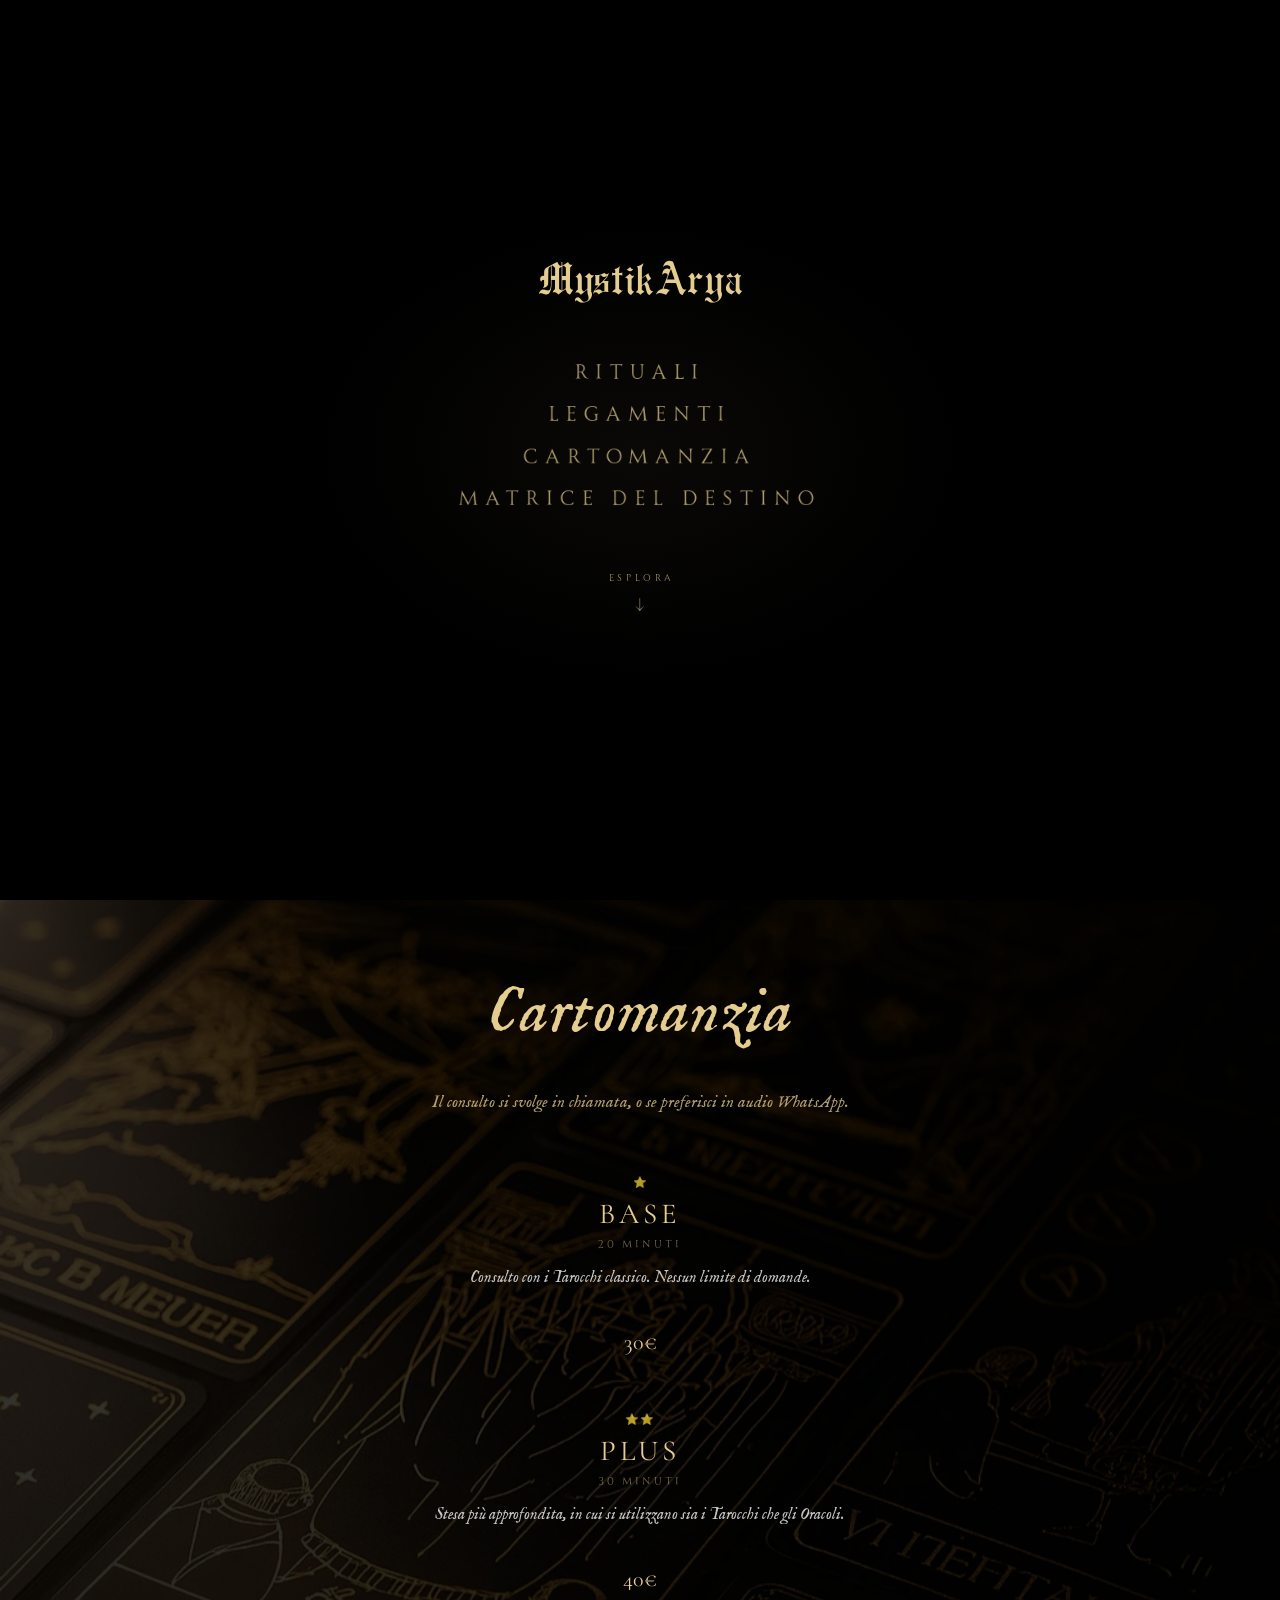
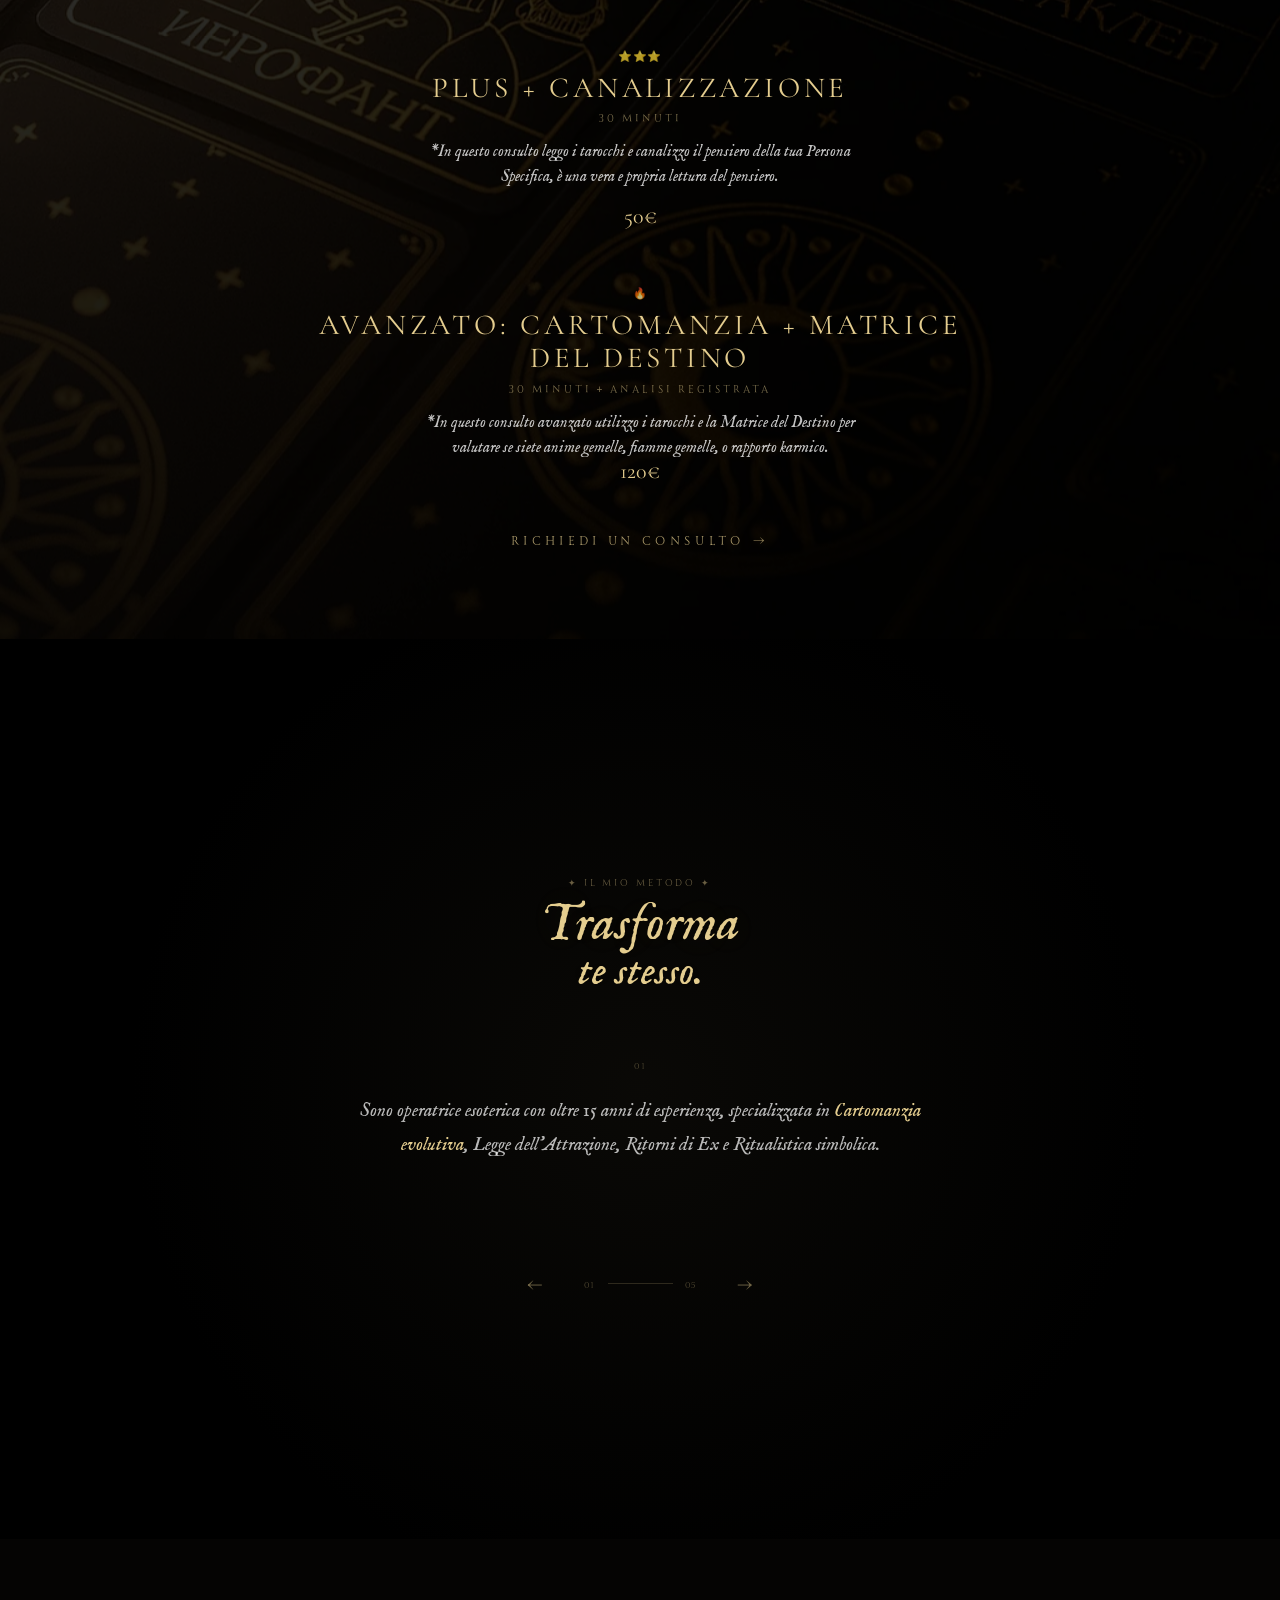
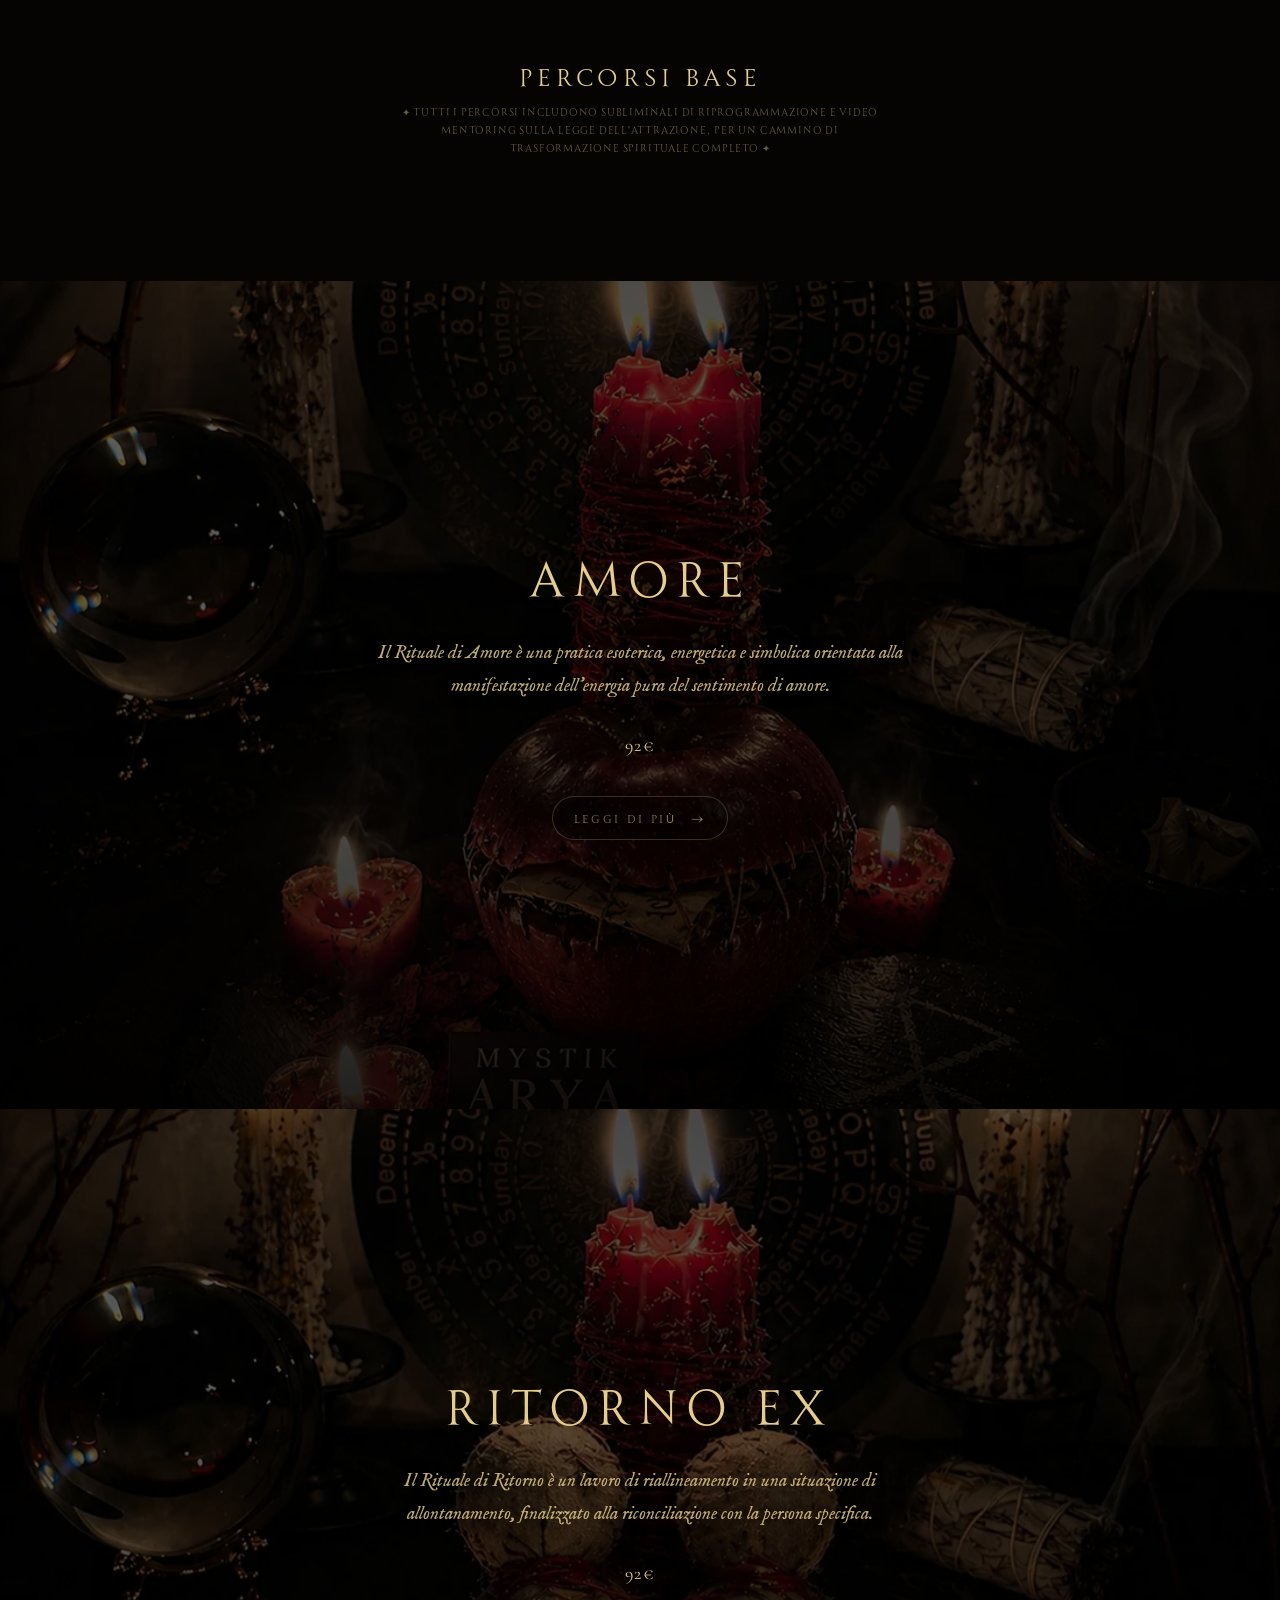
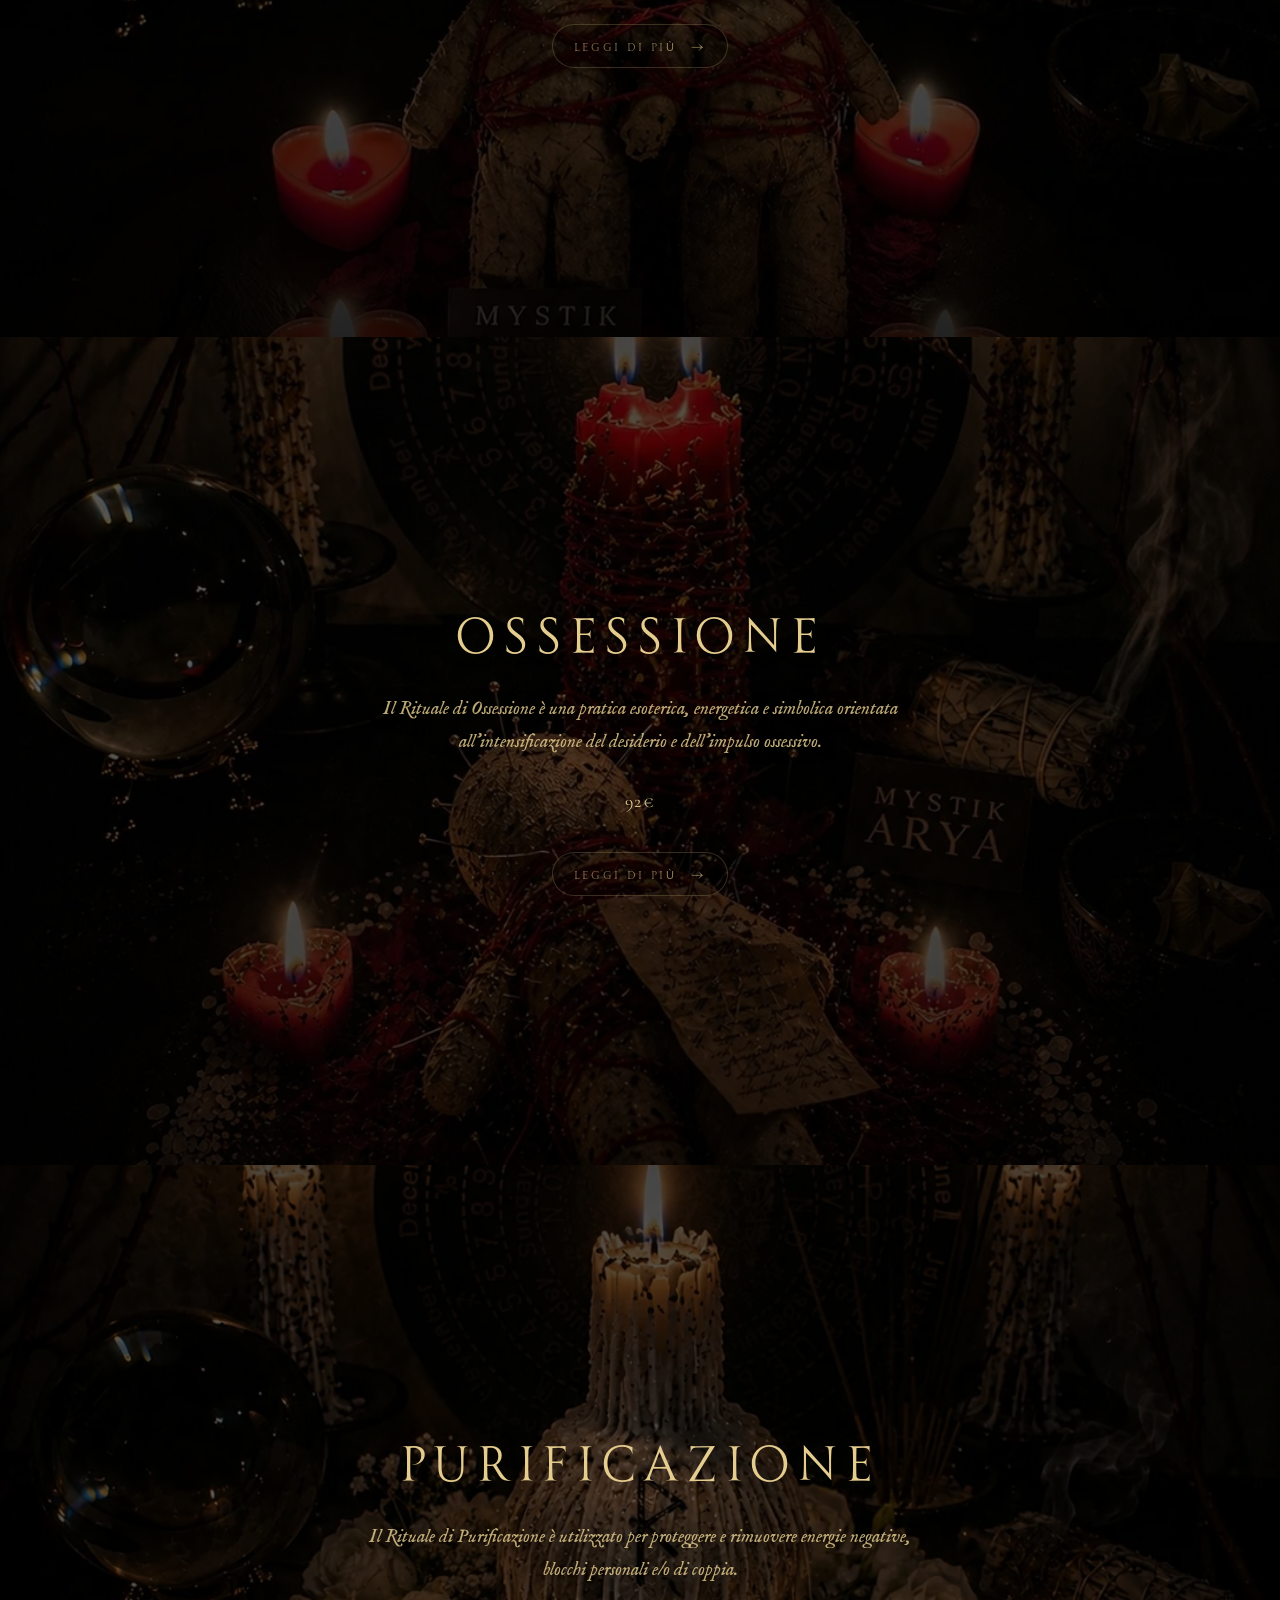
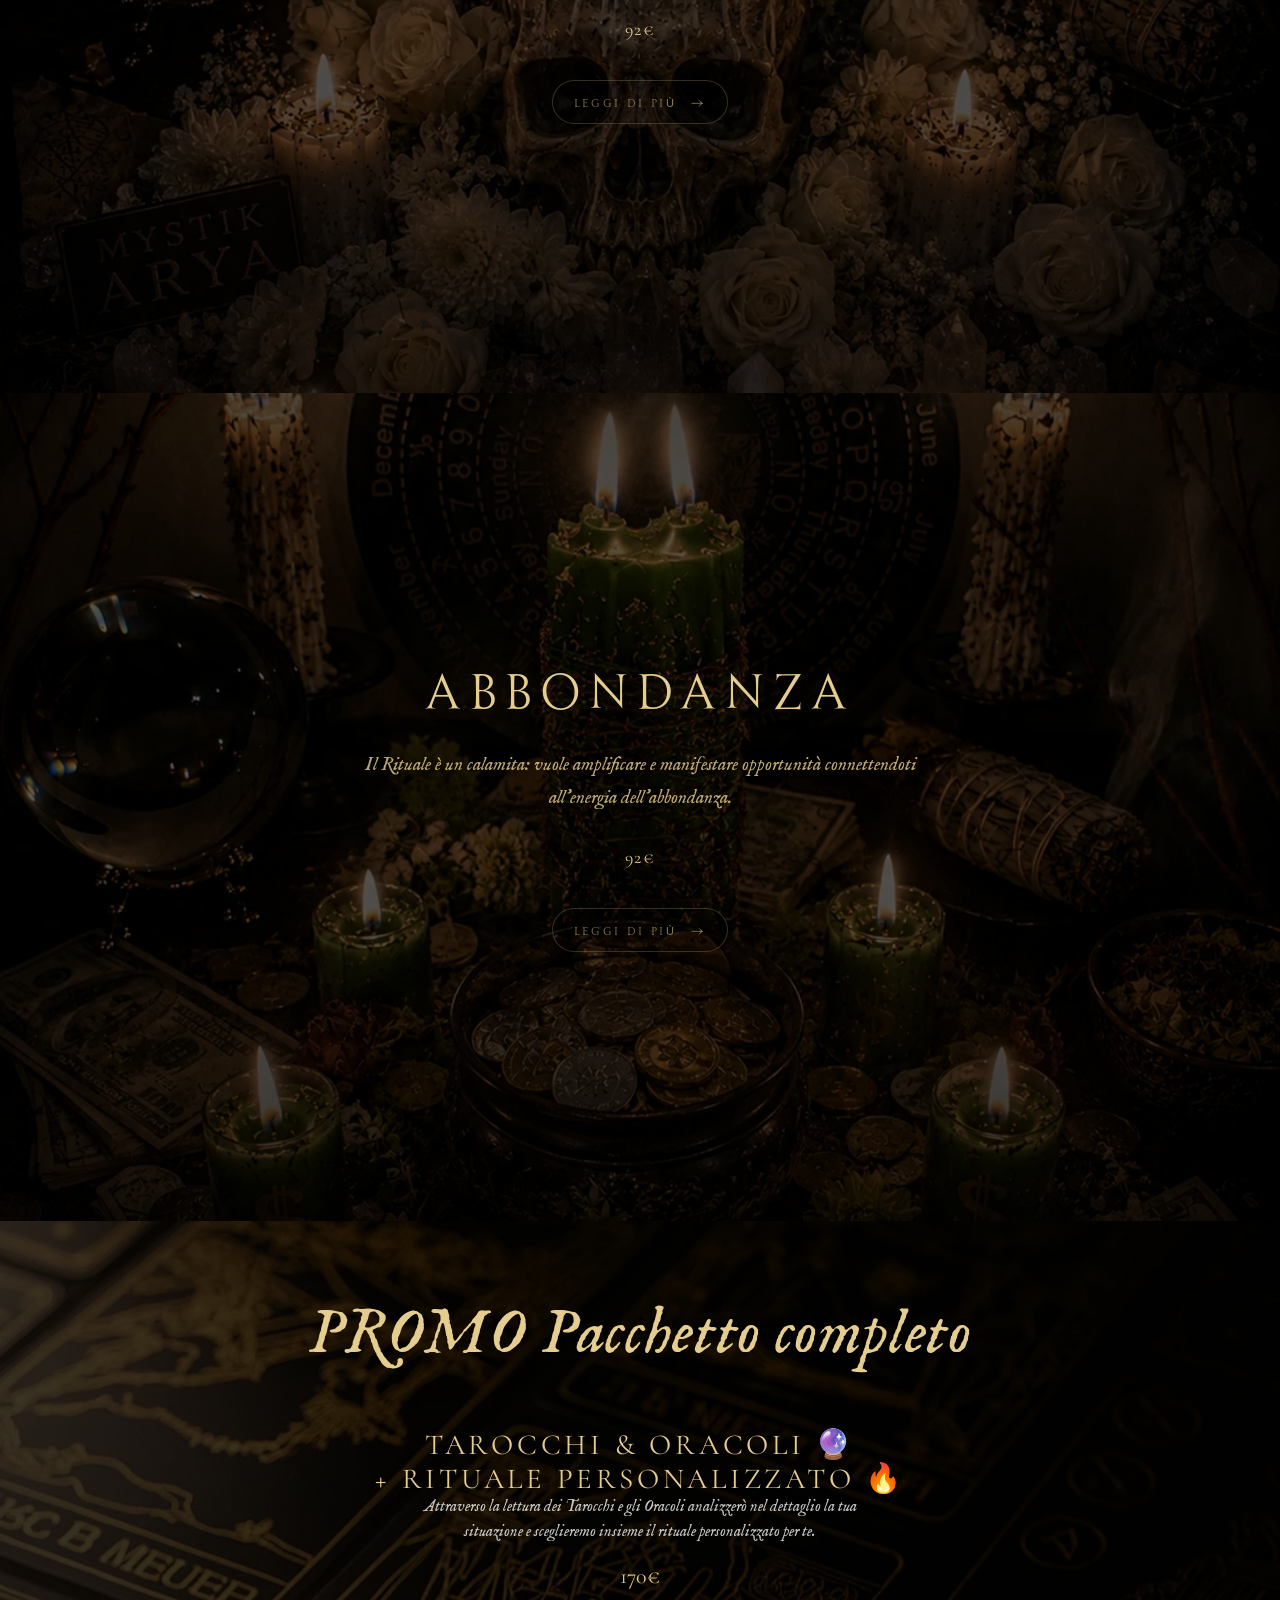
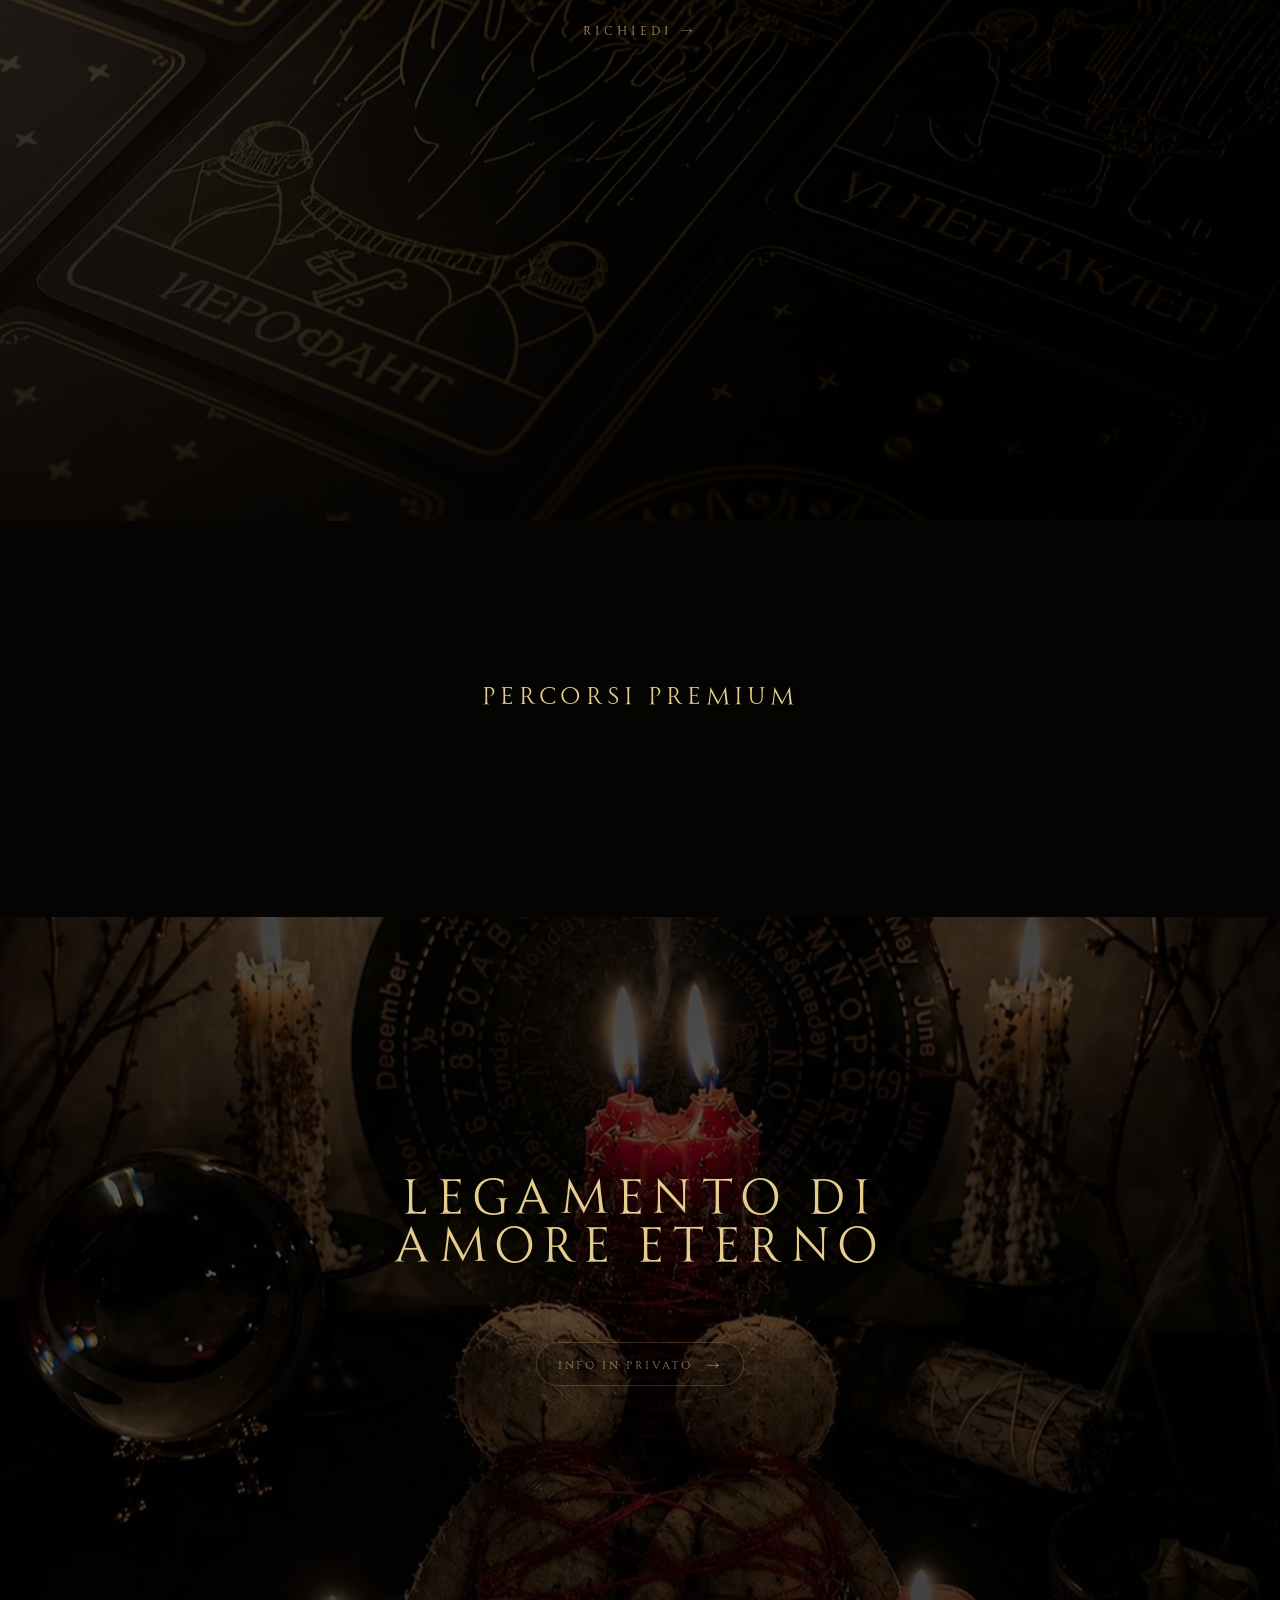
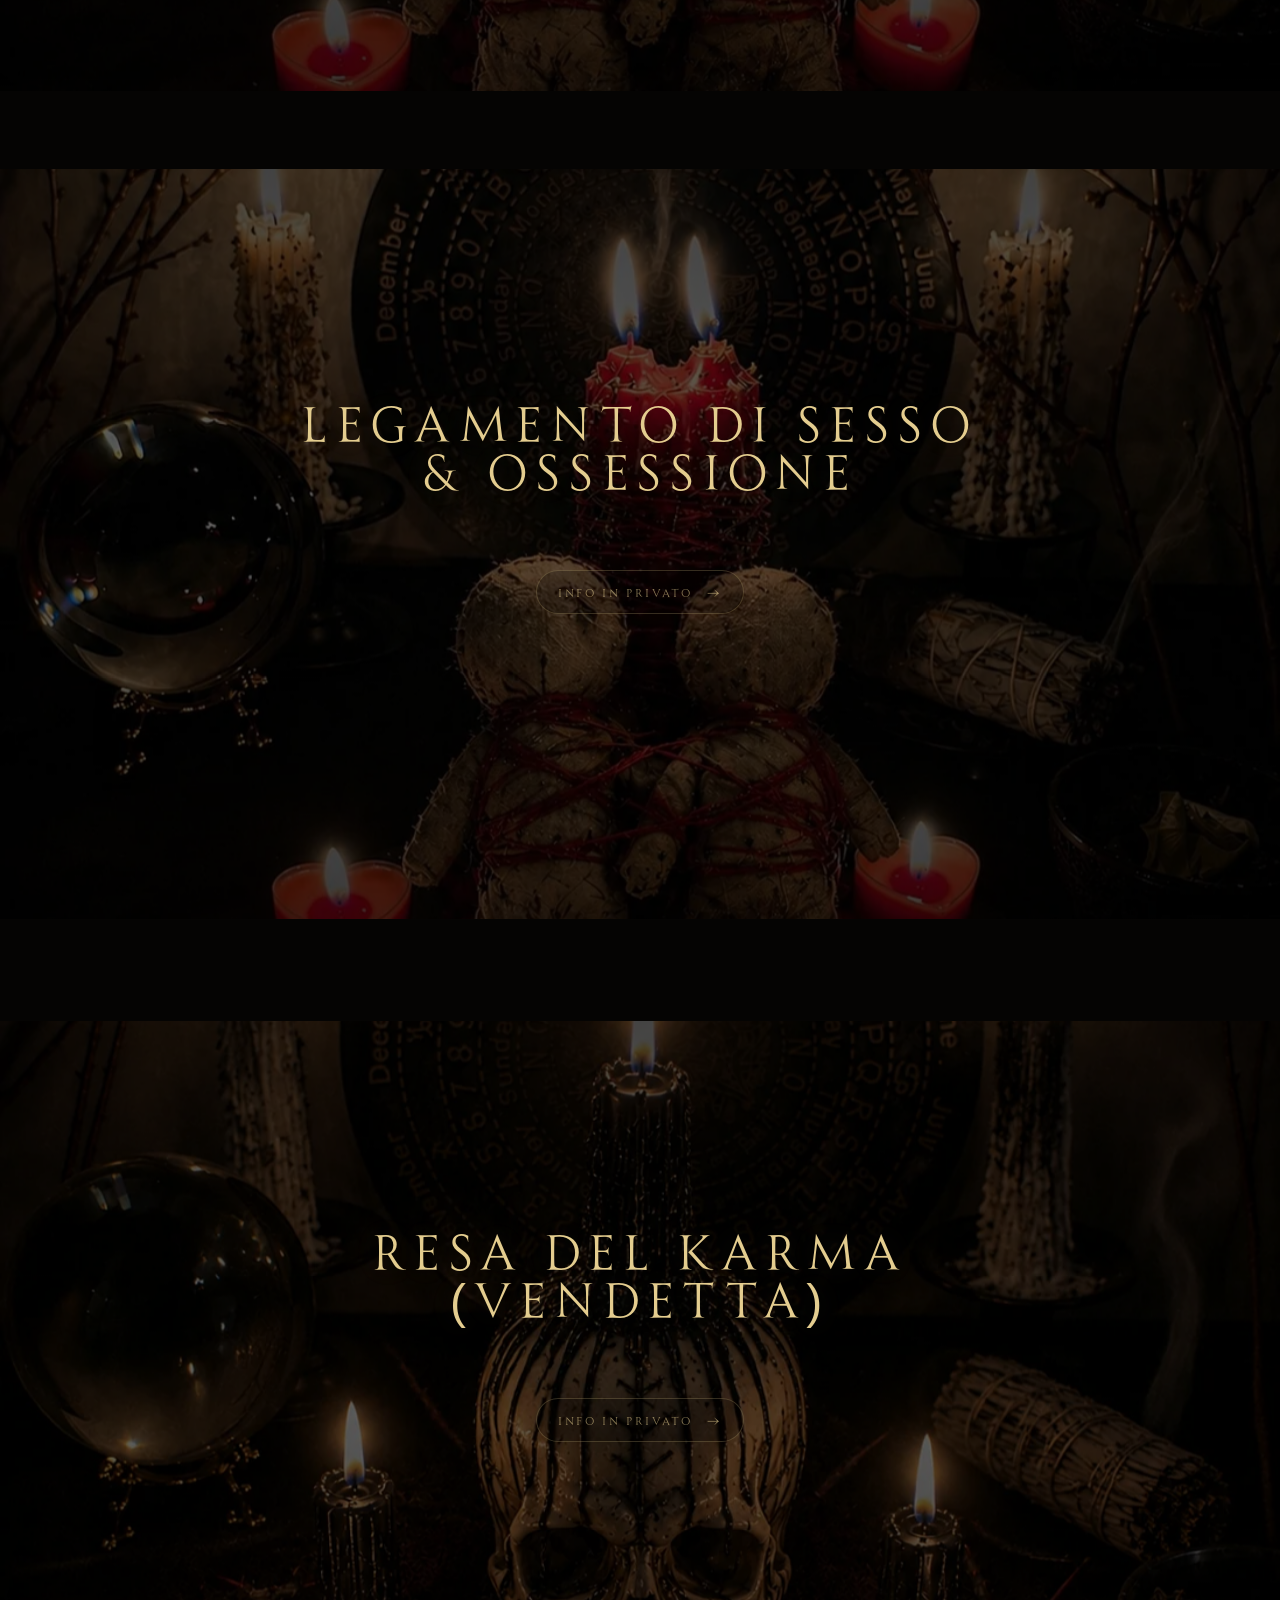
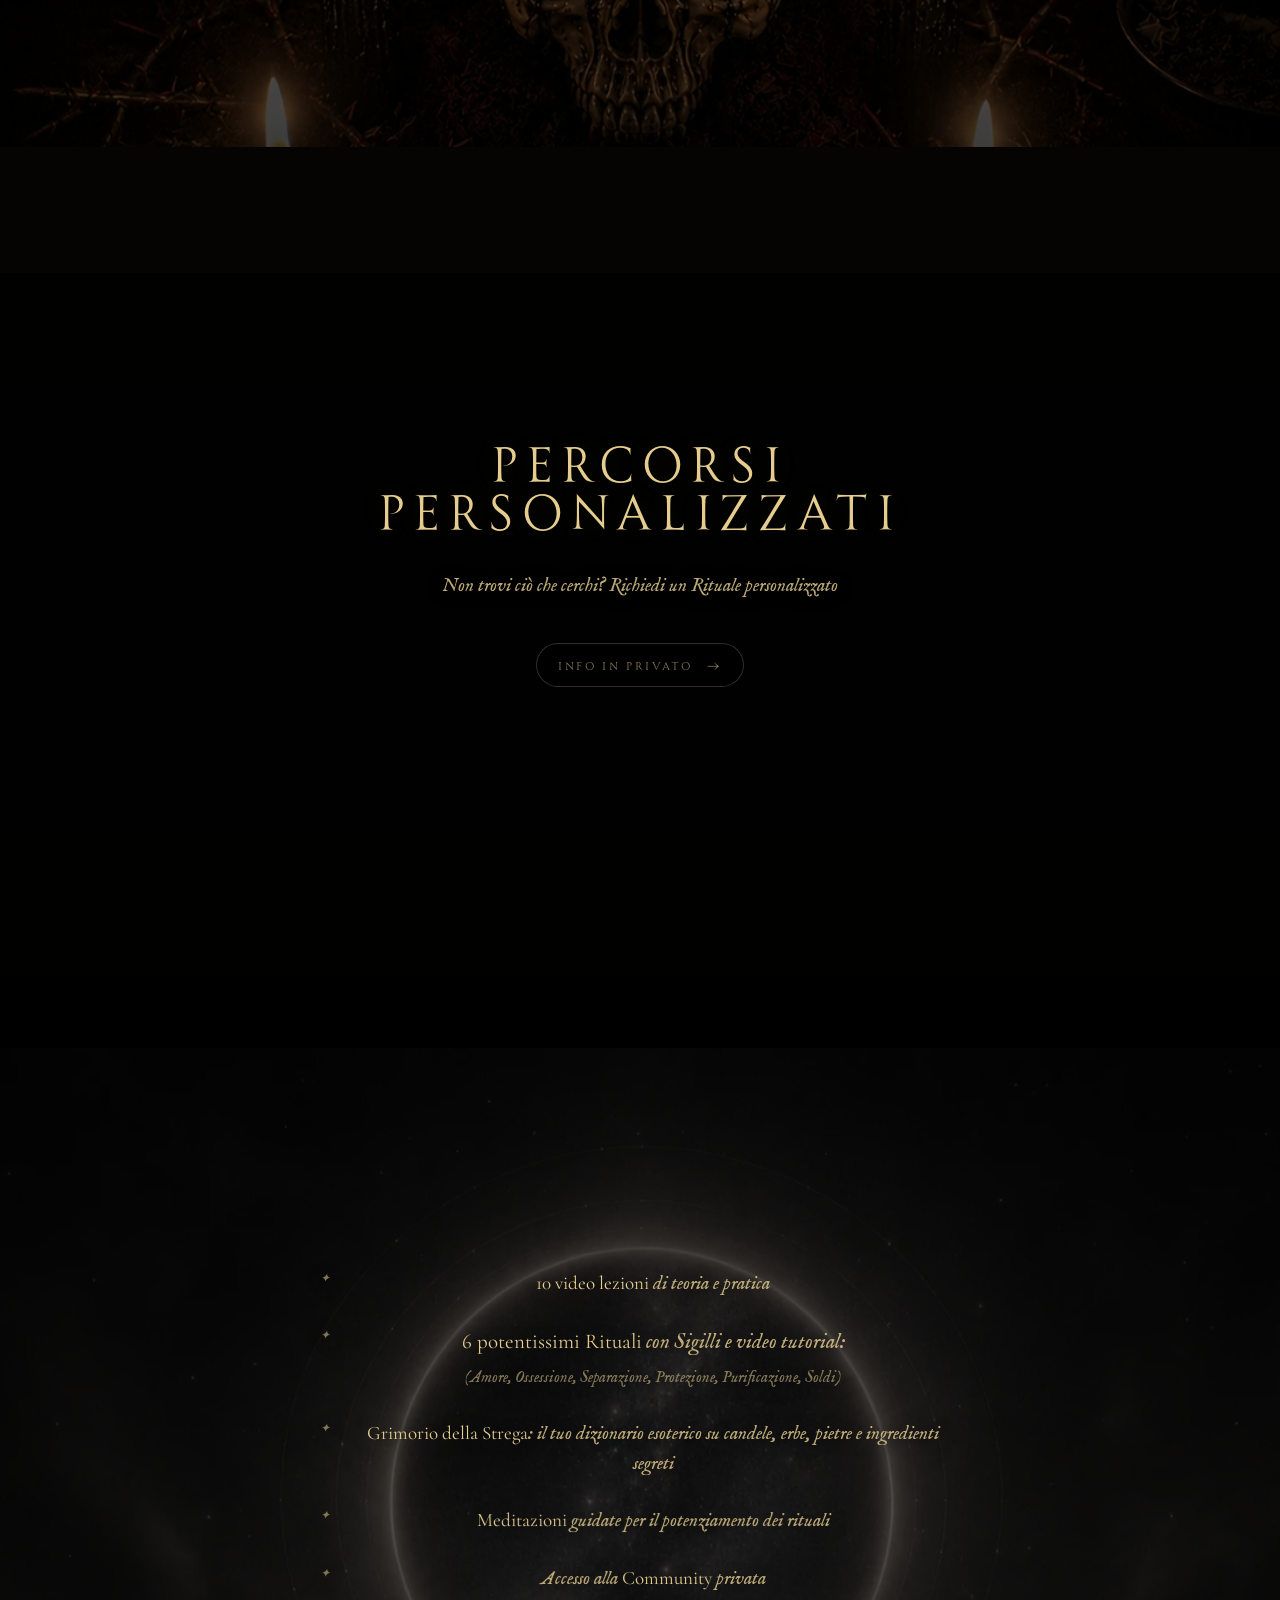
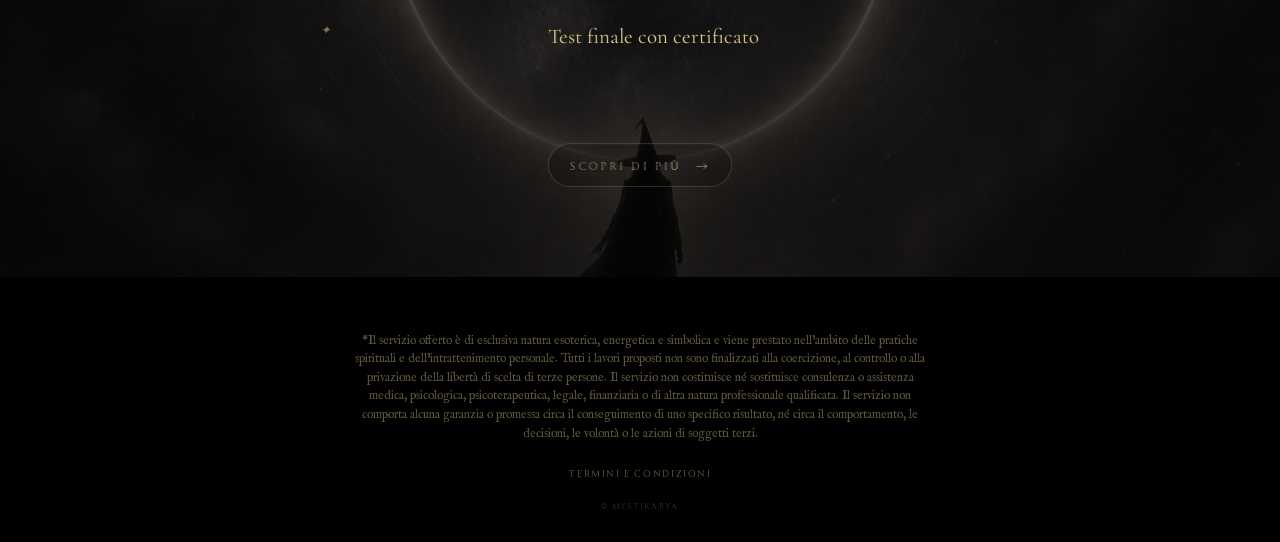
==== commit 5f8cbedd: "Add files via upload" ====
--- a/index.html
+++ b/index.html
@@ -86,7 +86,7 @@
     <section
       id="cartomanzia"
       class="section-cartomanzia"
-      style="--bg: url('assets/bg-cartomanzia.png')"
+      style="--bg: url('assets/bg-cartomanzia.webp')"
     >
 
       <!-- ====================== CONTENUTO ====================== -->
@@ -404,7 +404,7 @@
 
         <!-- AMORE -->
 
-        <article class="rituale-item" style="--bg: url('assets/bg-amore.png')">
+        <article class="rituale-item" style="--bg: url('assets/bg-amore.webp')">
 
             <div class="rituale-content">
 
@@ -433,7 +433,7 @@
 
         <!-- RITORNO EX -->
 
-        <article class="rituale-item" style="--bg: url('assets/bg-ritorno.png')">
+        <article class="rituale-item" style="--bg: url('assets/bg-ritorno.webp')">
 
             <div class="rituale-content">
 
@@ -462,7 +462,7 @@
 
         <!-- OSSESSIONE -->
 
-        <article class="rituale-item" style="--bg: url('assets/bg-ossessione.png')">
+        <article class="rituale-item" style="--bg: url('assets/bg-ossessione.webp')">
 
             <div class="rituale-content">
 
@@ -490,7 +490,7 @@
 
         <!-- PURIFICAZIONE -->
 
-        <article class="rituale-item" style="--bg: url('assets/bg-purificazione.png')">
+        <article class="rituale-item" style="--bg: url('assets/bg-purificazione.webp')">
 
             <div class="rituale-content">
 
@@ -517,7 +517,7 @@
         </article>
                 <!-- ABBONDANZA -->
 
-        <article class="rituale-item" style="--bg: url('assets/bg-abbondanza.png')">
+        <article class="rituale-item" style="--bg: url('assets/bg-abbondanza.webp')">
 
             <div class="rituale-content">
 
@@ -548,7 +548,7 @@
 
 </section>
 
-<section id="cartomanzia" class="section-cartomanzia" style="--bg: url('assets/bg-cartomanzia.png')">
+<section id="cartomanzia" class="section-cartomanzia" style="--bg: url('assets/bg-cartomanzia.webp')">
 
   <div class="cartomanzia-content">
 
@@ -572,11 +572,11 @@
           analizzerò nel dettaglio la tua situazione e
           sceglieremo insieme il rituale personalizzato per te.
         </p>
-
+<br>
         <div class="package-price">
           170€
         </div>
-
+<br>
         <button
       class="package-button"
       type="button"
@@ -610,7 +610,7 @@
     <div class="rituali-items">
 
 
-        <article class="rituale-item" style="--bg: url('assets/bg-legamento-amore.jpg')">
+        <article class="rituale-item" style="--bg: url('assets/bg-ritorno.webp')">
 
             <div class="rituale-content">
 
@@ -627,7 +627,7 @@
 
         </article>
 
-                <article class="rituale-item" style="--bg: url('assets/bg-legamento-sesso.jpg')">
+                <article class="rituale-item" style="--bg: url('assets/bg-ritorno.webp')">
 
             <div class="rituale-content">
 
@@ -644,7 +644,7 @@
 
         </article>
 
-                <article class="rituale-item" style="--bg: url('assets/bg-vendetta.png')">
+                <article class="rituale-item" style="--bg: url('assets/bg-vendetta.webp')">
 
             <div class="rituale-content">
 
@@ -703,7 +703,7 @@
 
 <!-- ========================== CORSO DI STREGONERIA =========================== -->
 
-<section id="corso" class="section-corso" style="--bg: url('assets/bg-corso.png')">
+<section id="corso" class="section-corso" style="--bg: url('assets/bg-corso.webp')">
 
     <div class="corso-content">
 
--- a/style.css
+++ b/style.css
@@ -107,7 +107,7 @@
     opacity: 0.88;
 
     filter:
-        brightness(0.72)
+        brightness(0.90)
         contrast(1.05)
         saturate(0.7);
 }
@@ -1472,8 +1472,7 @@
     background:
         rgba(0, 0, 0, 0.22);
 
-    backdrop-filter:
-        blur(4px);
+
 
     text-decoration: none;
 
@@ -2082,10 +2081,7 @@
 
     background: rgba(0, 0, 0, 0.92);
 
-    border-top:
-        1px solid
-        rgba(228, 205, 143, 0.10);
-
+    
     text-align: center;
 }
 
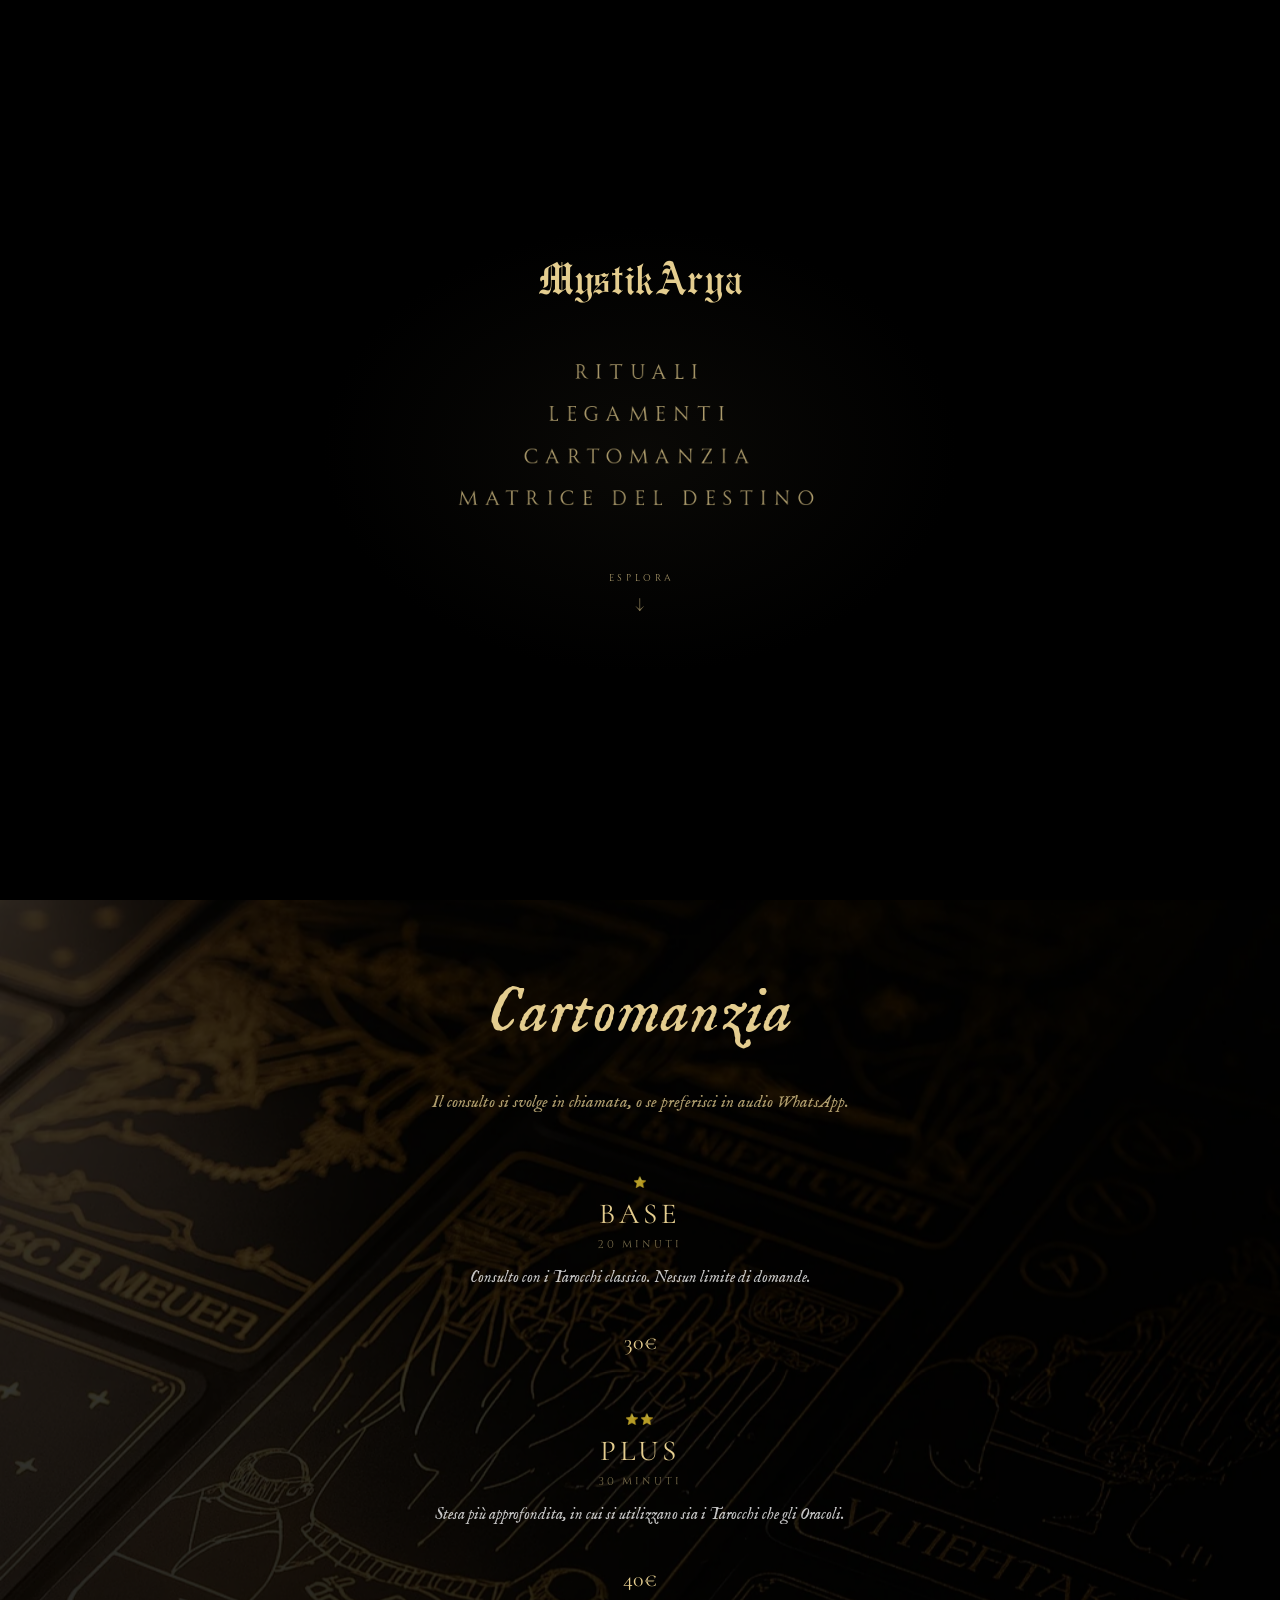
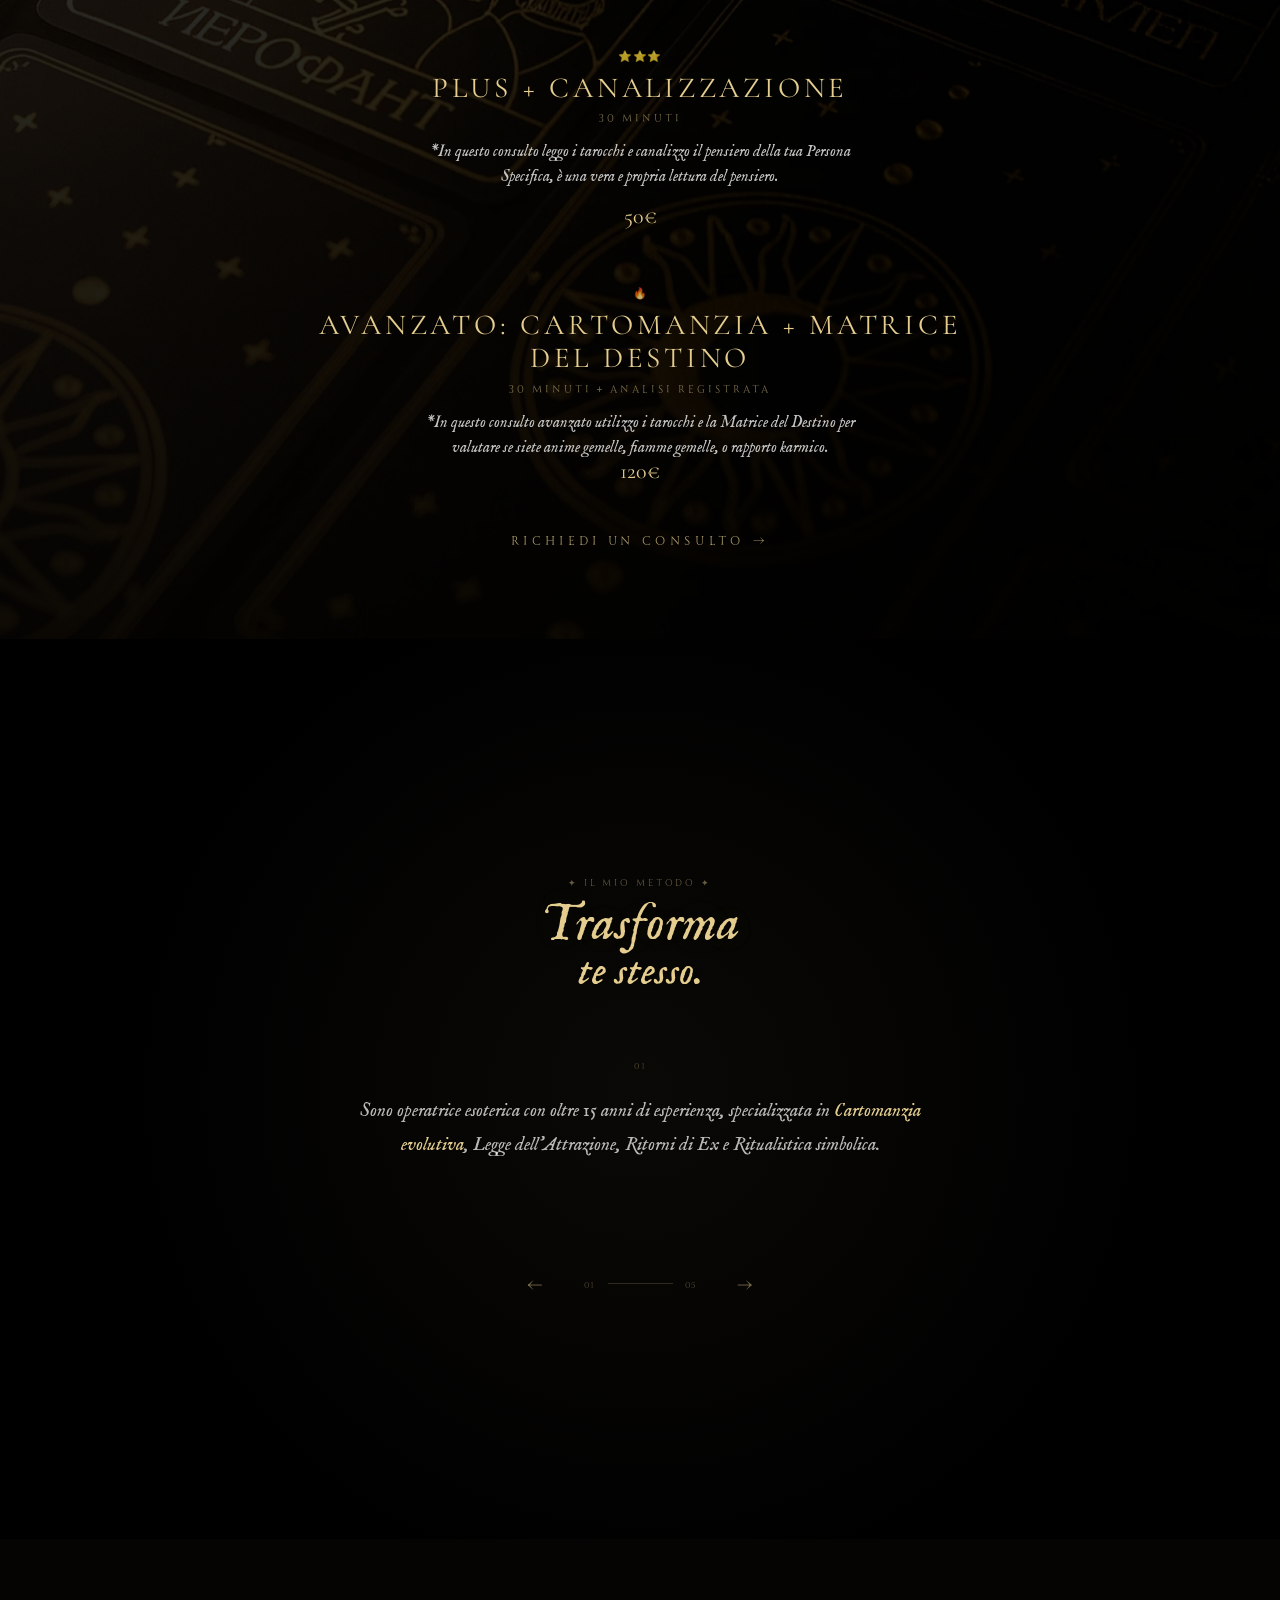
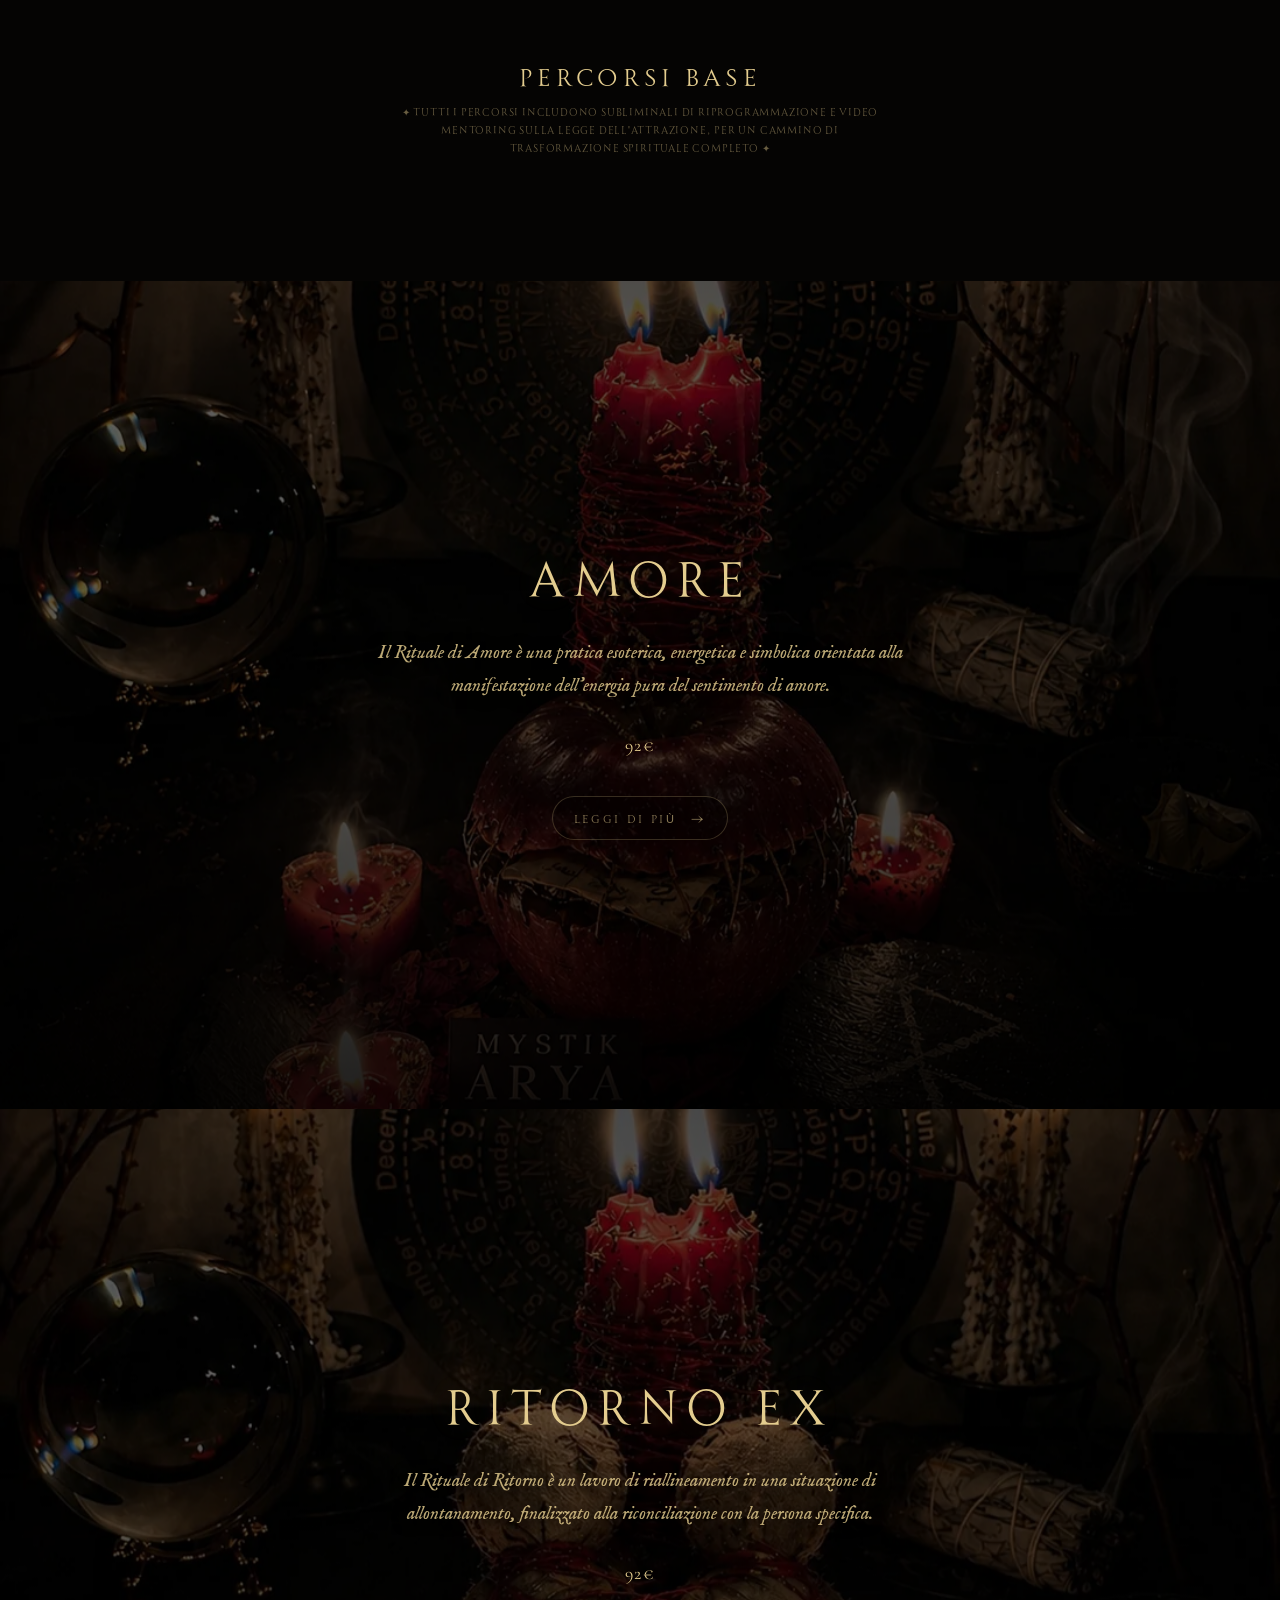
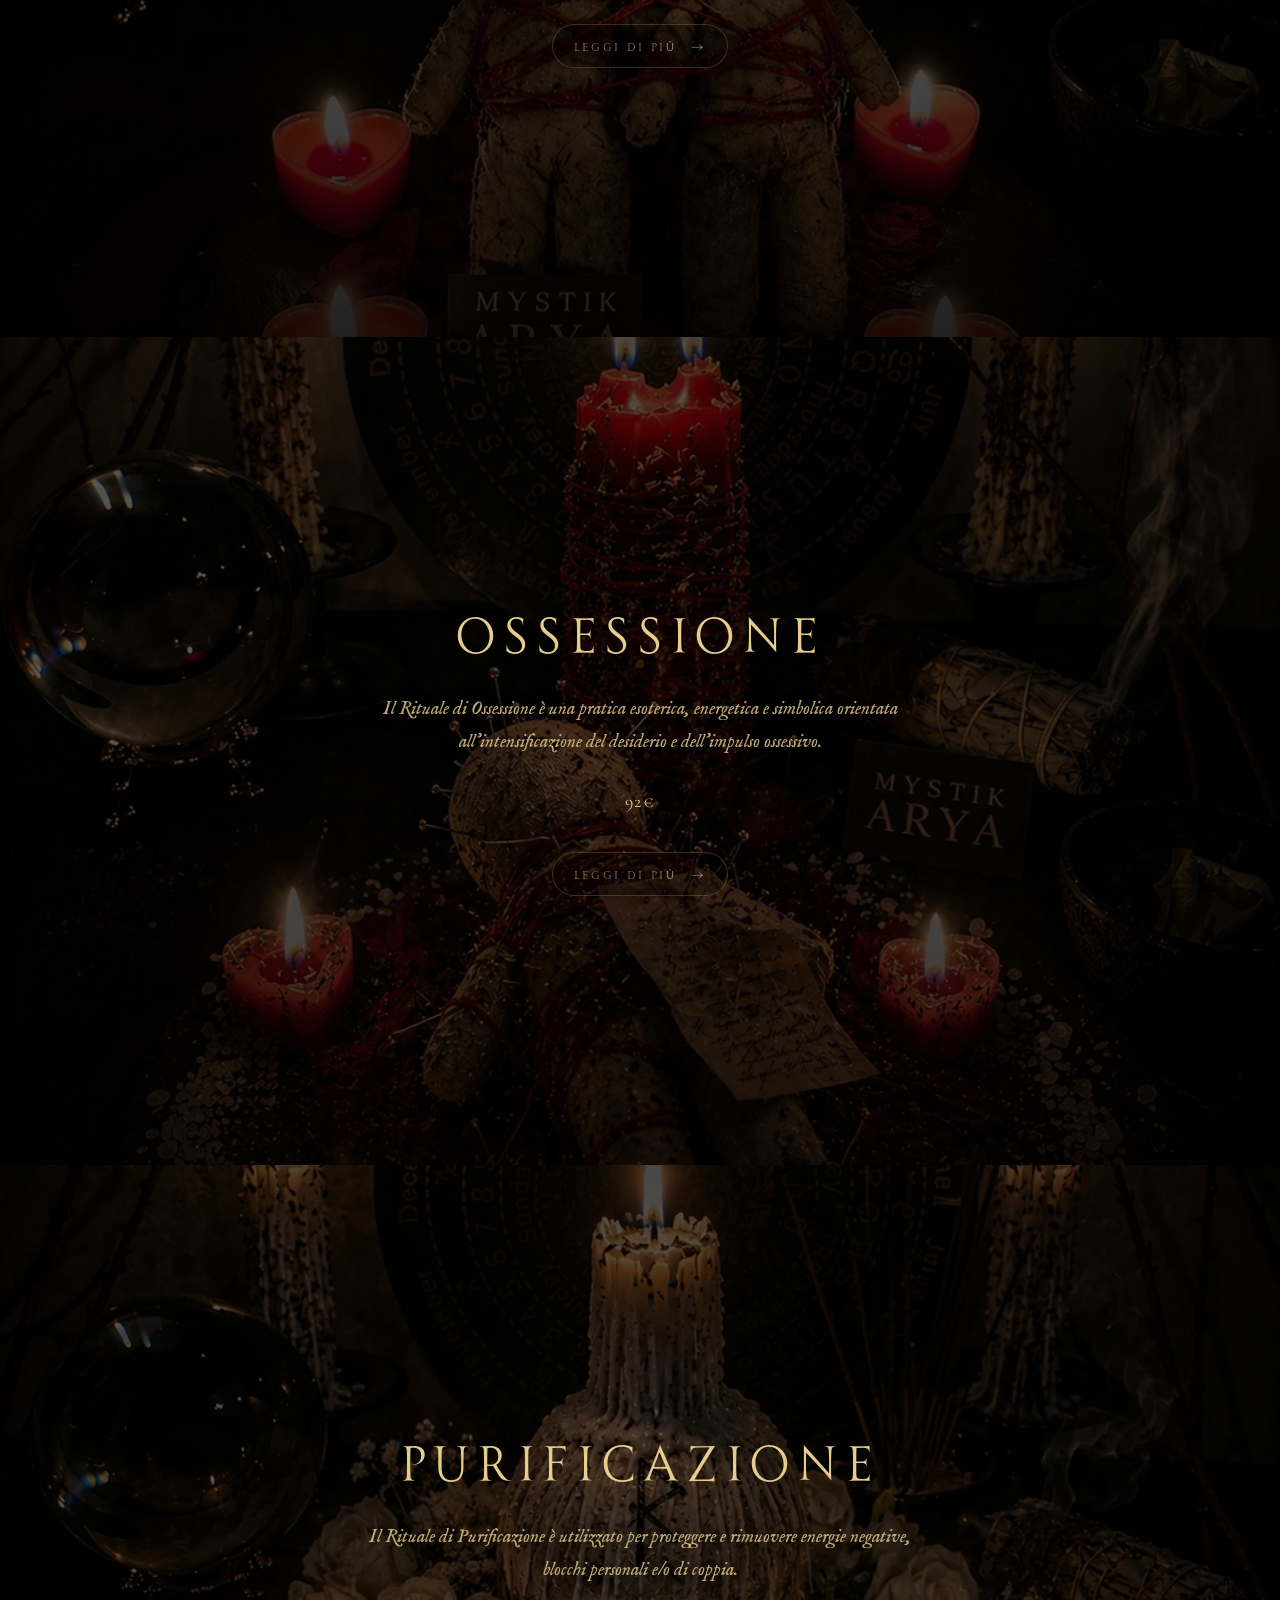
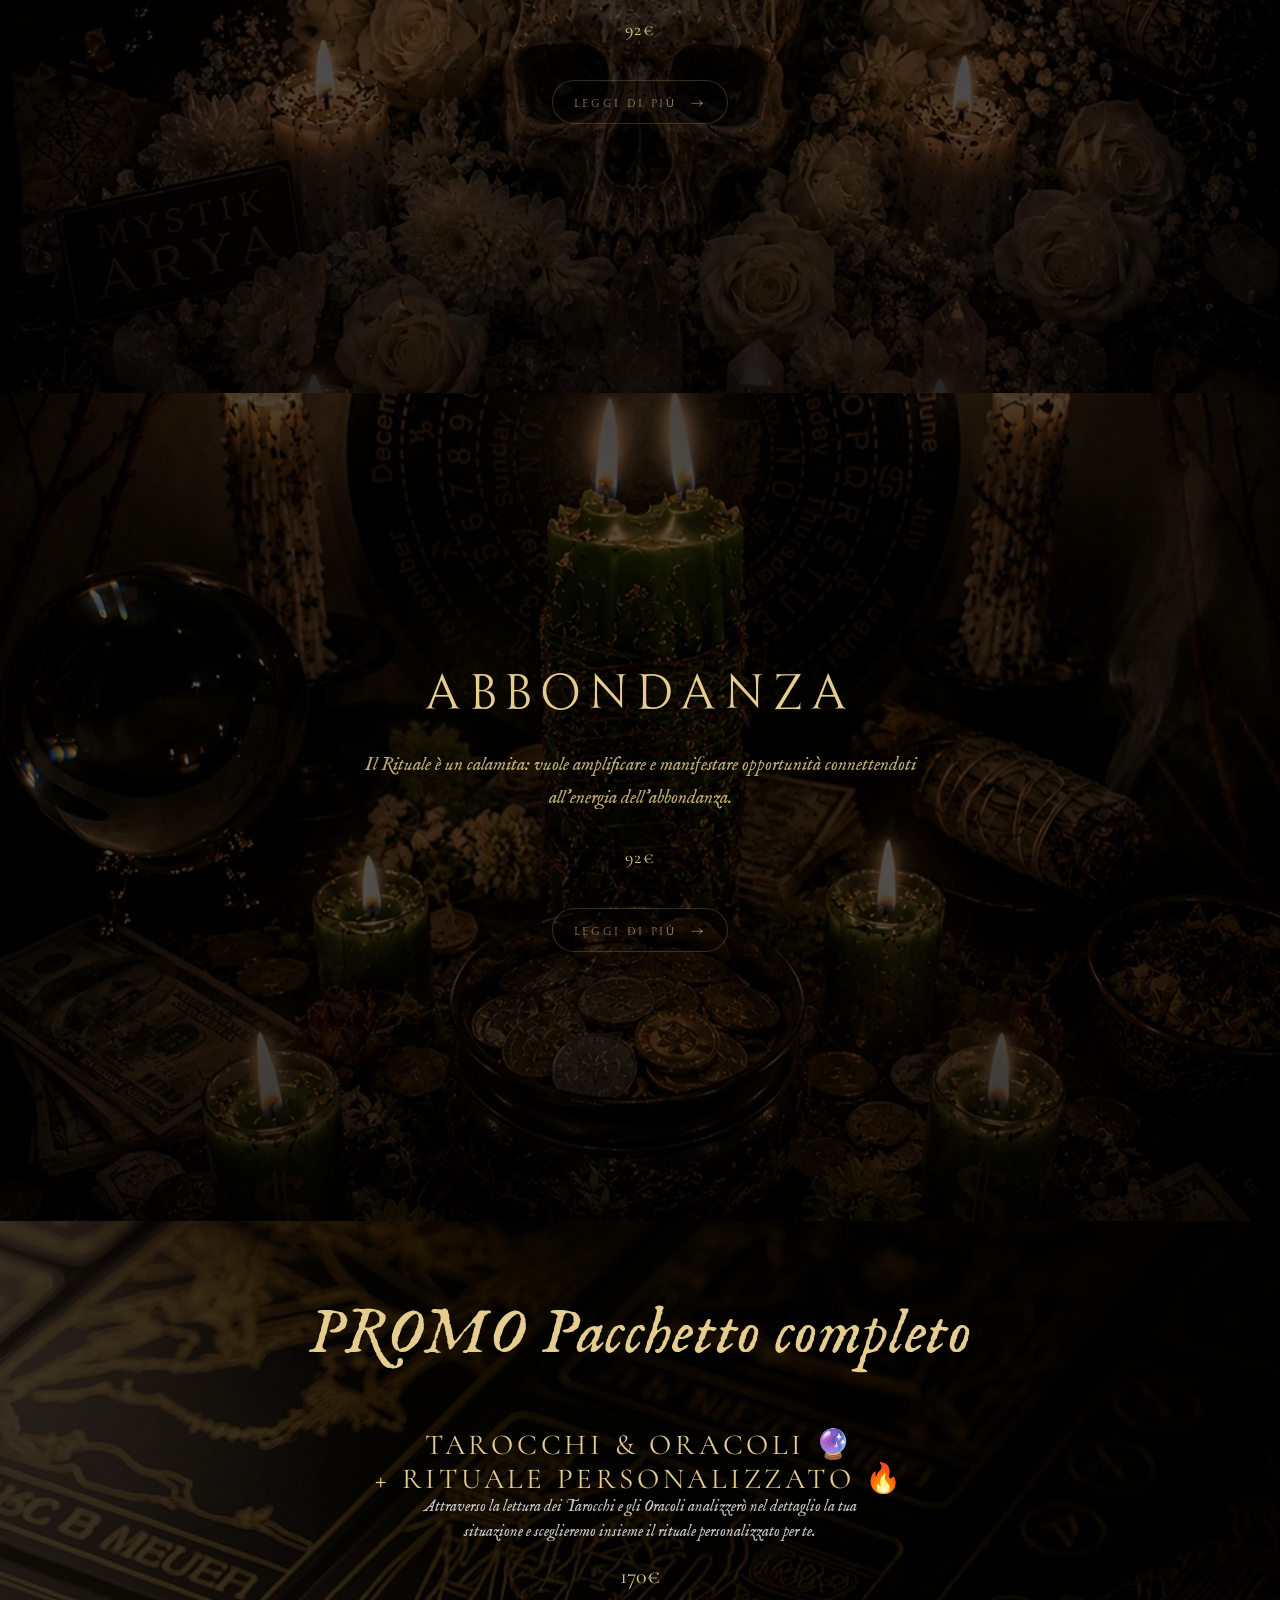
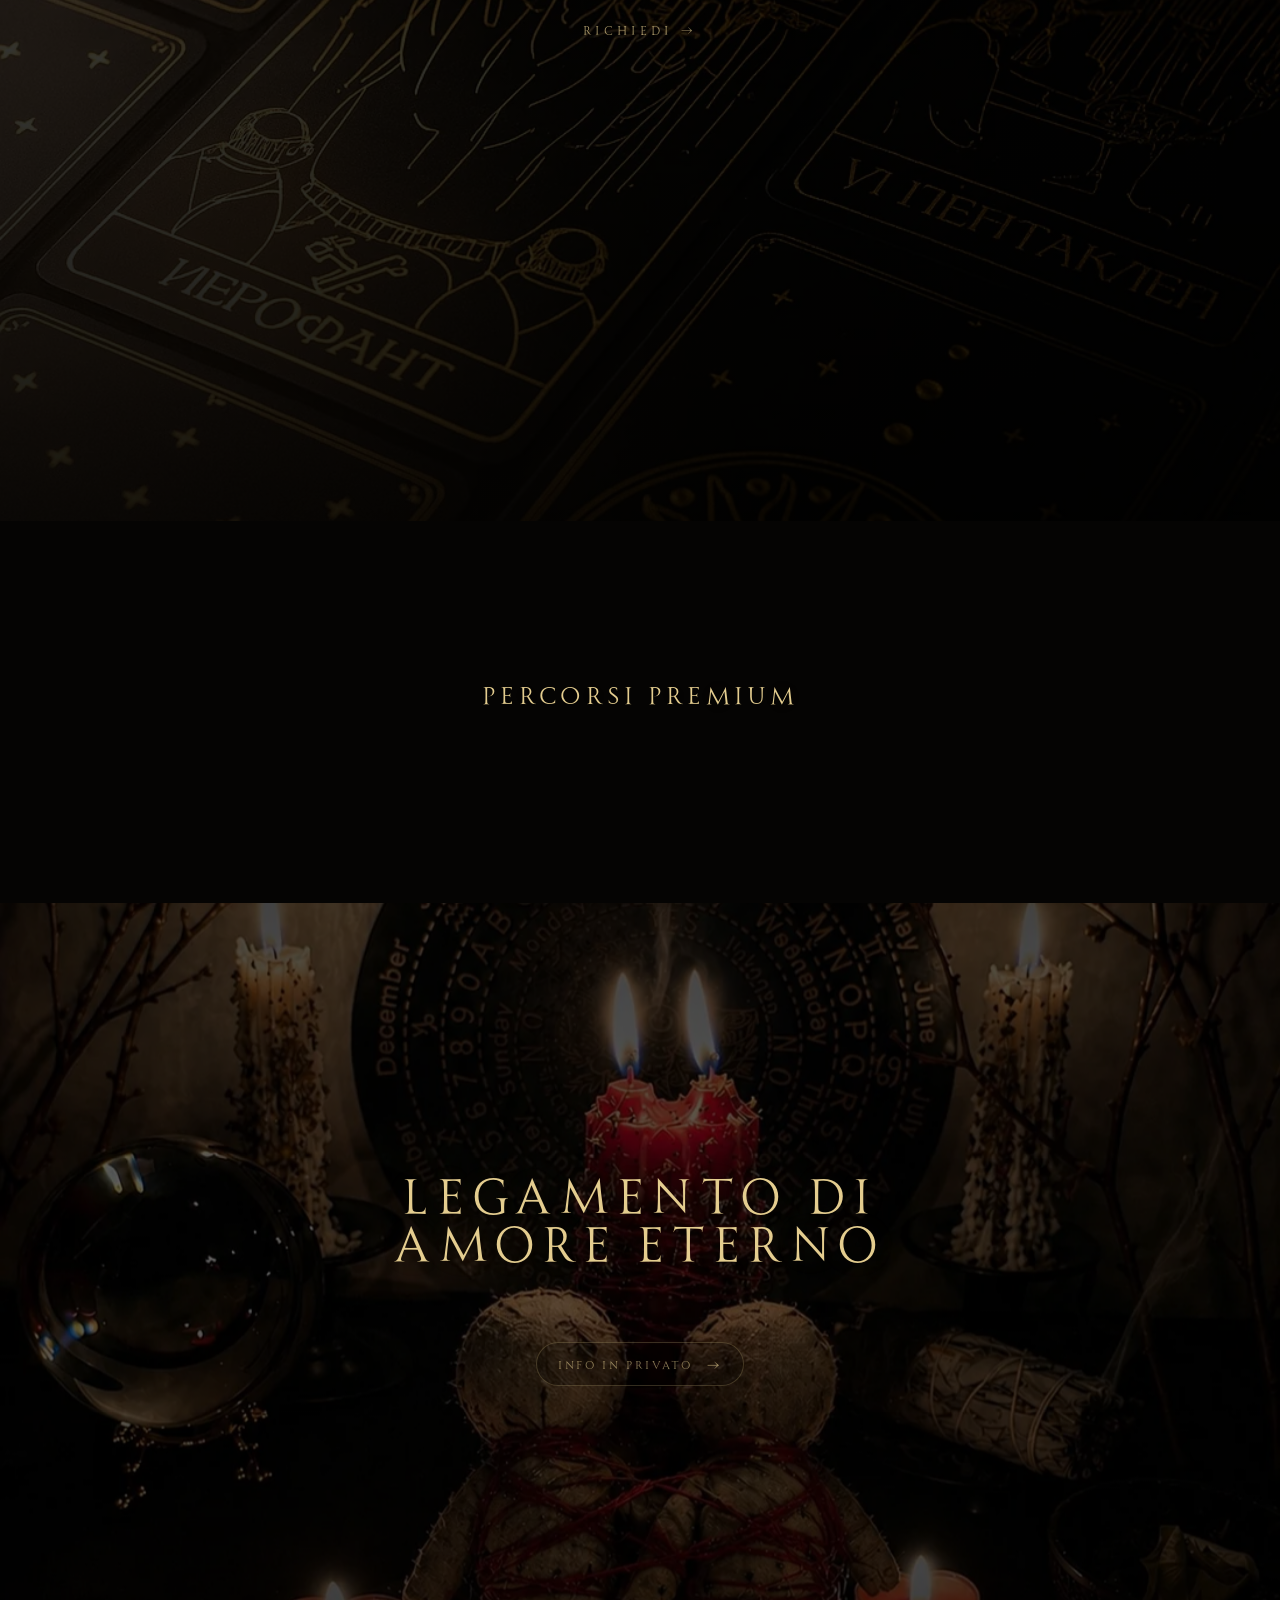
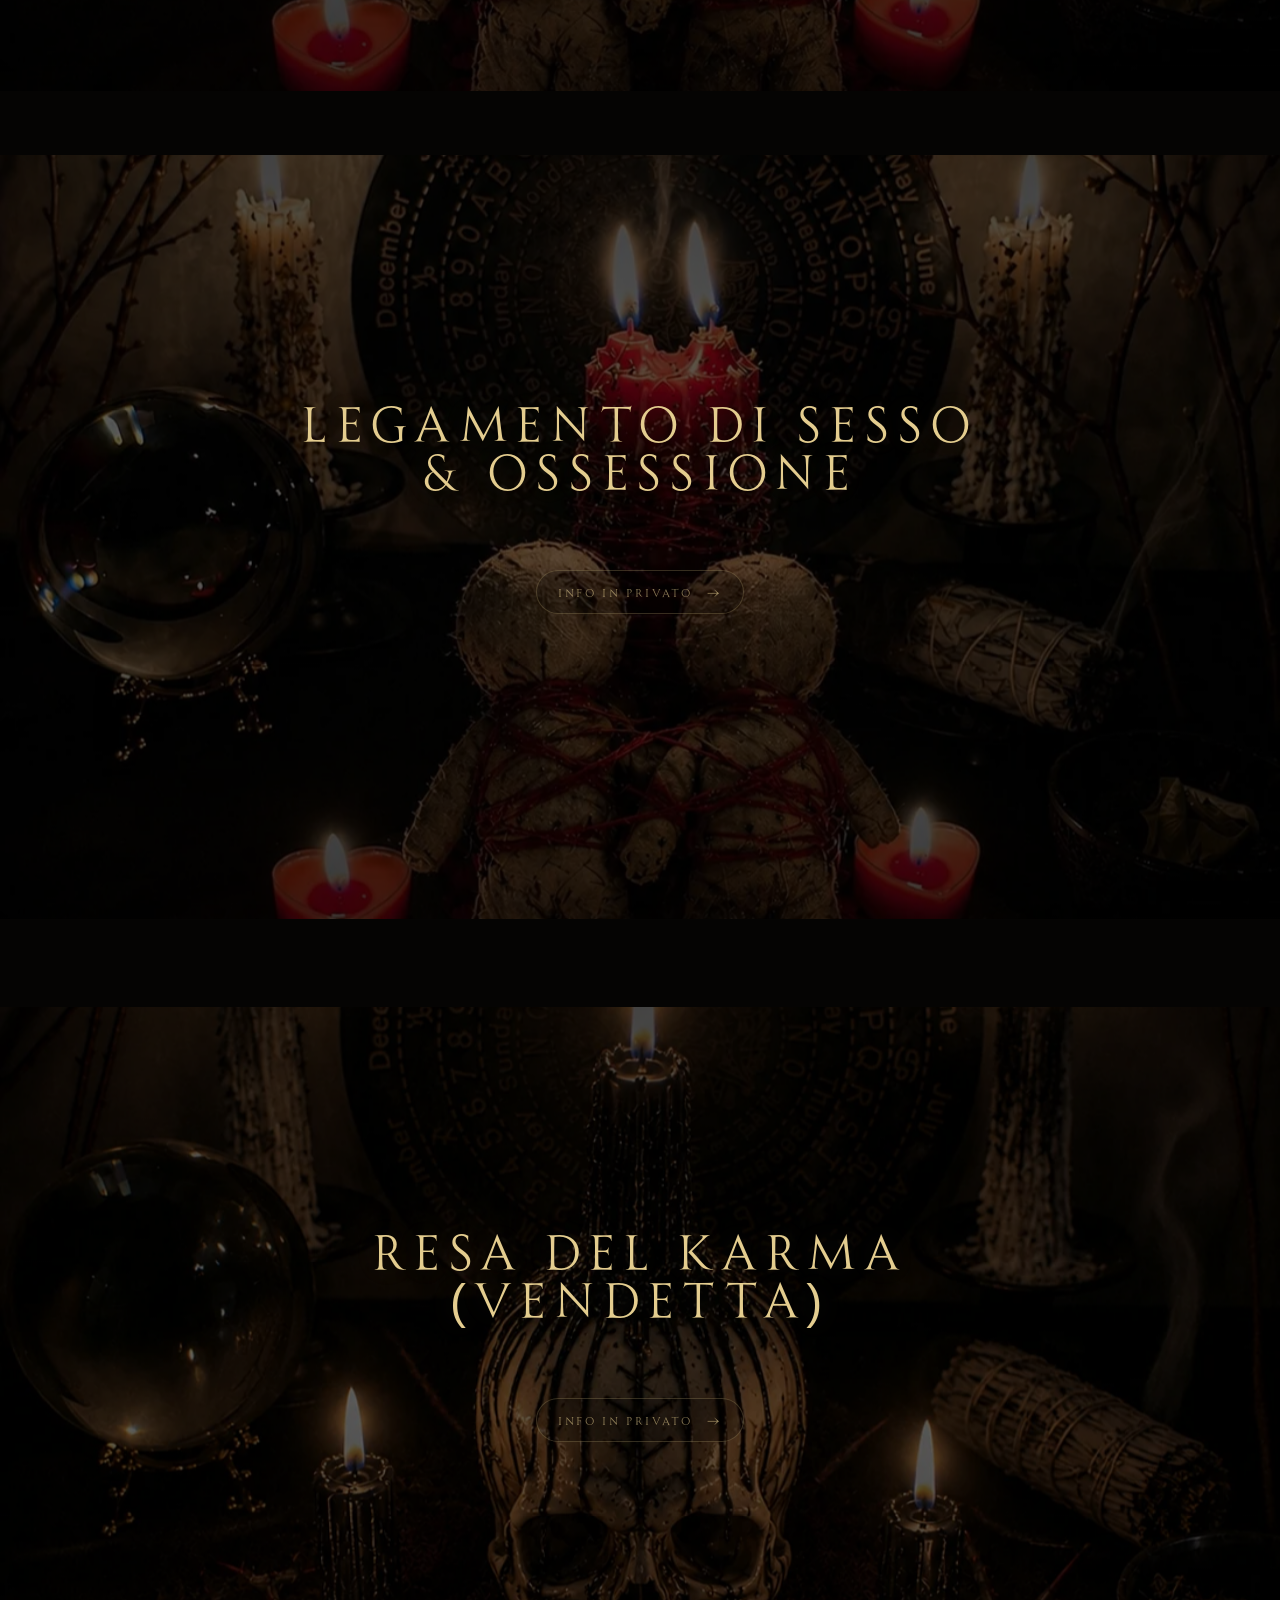
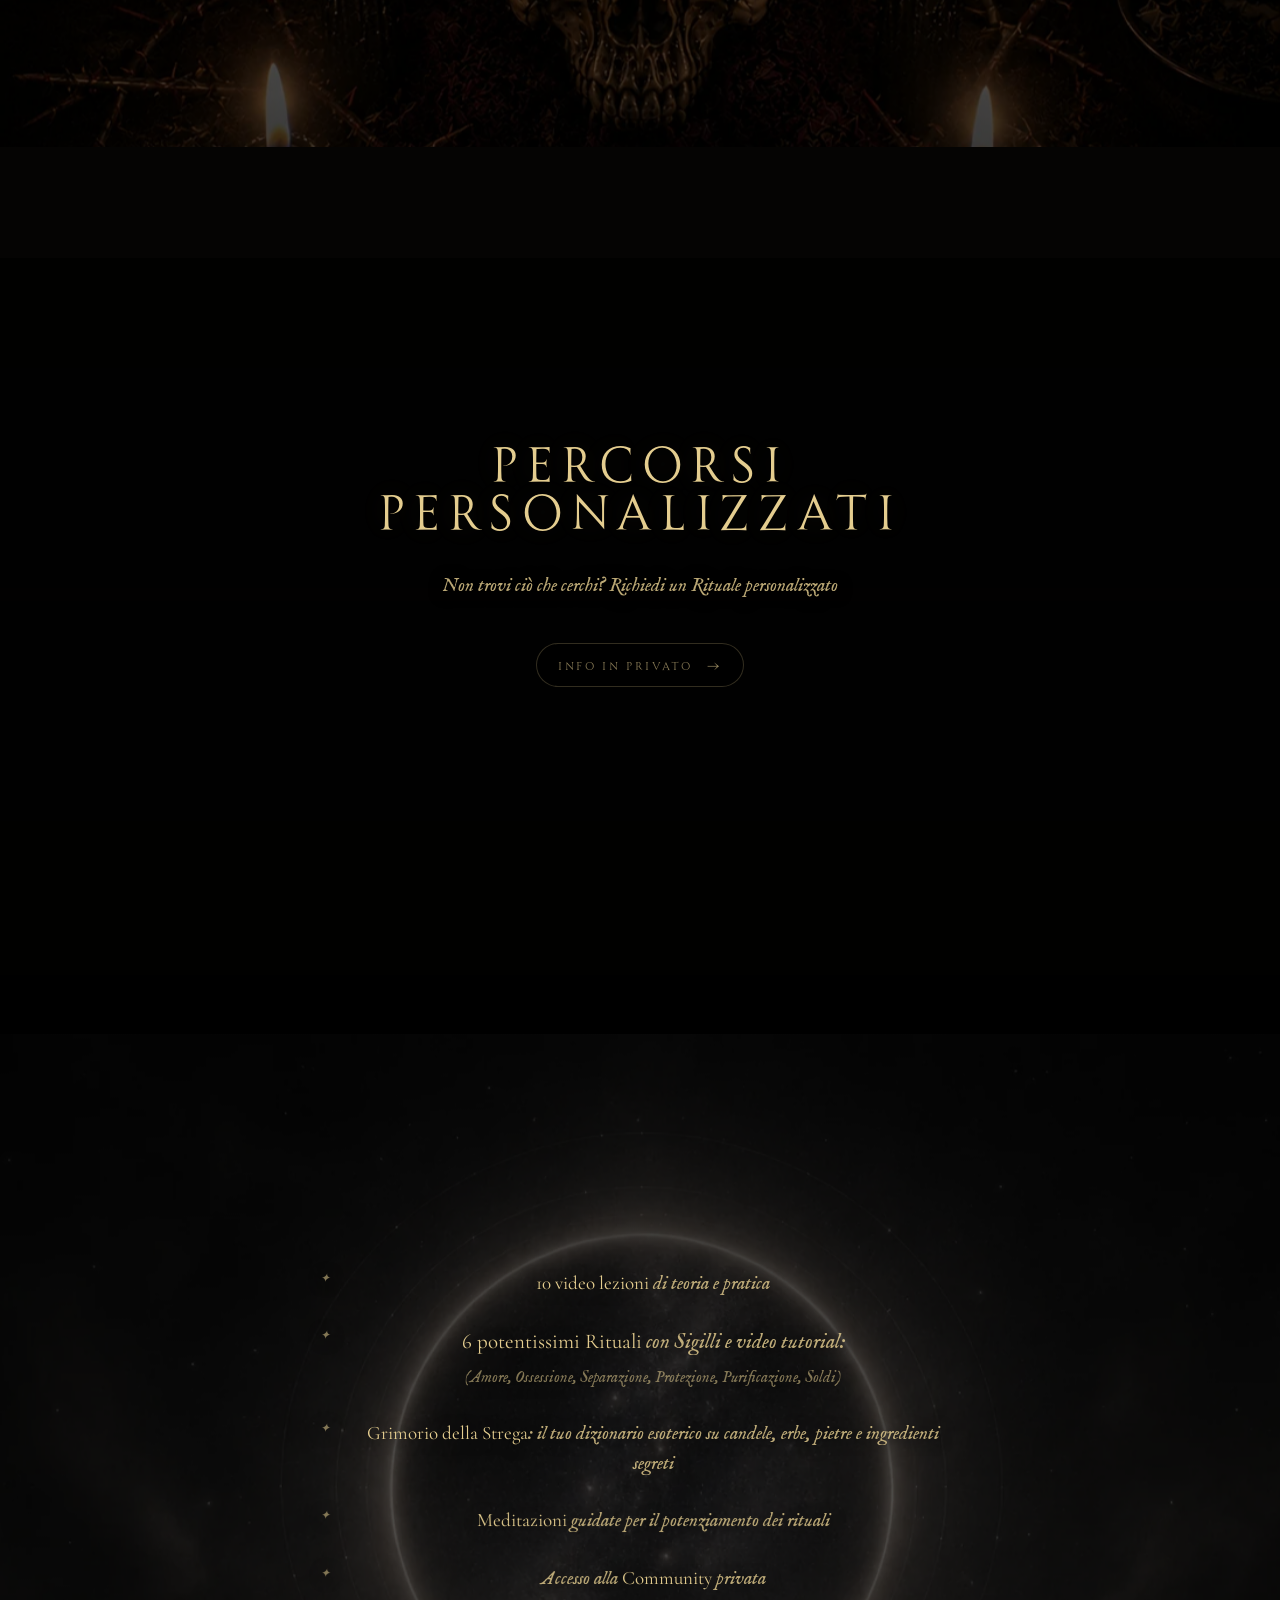
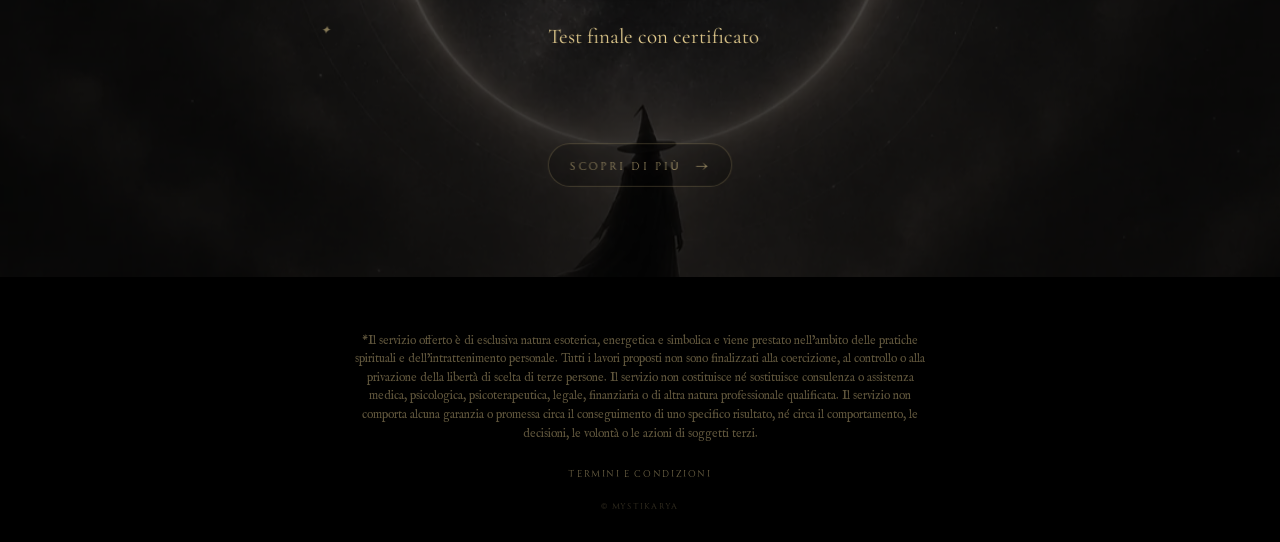
==== commit 112df0c6: "Add files via upload" ====
--- a/index.html
+++ b/index.html
@@ -4,7 +4,11 @@
 <head>
   <meta charset="UTF-8">
   <meta name="viewport" content="width=device-width, initial-scale=1.0">
-
+  <link rel="preload" href="fonts/EngraversOldEnglish.otf" as="font" type="font/otf" crossorigin>
+  <link rel="preload" href="fonts/CormorantGaramond.ttf" as="font" type="font/ttf" crossorigin>
+  <link rel="preload" href="fonts/IMFellEnglish-Regular.ttf" as="font" type="font/ttf" crossorigin>
+  <link rel="preload" href="fonts/IMFellEnglish-Italic.ttf" as="font" type="font/ttf" crossorigin>
+  <link rel="preload" href="fonts/AllrounderMonument.otf" as="font" type="font/otf" crossorigin>
   <title>MystikArya</title>
 
   <link rel="stylesheet" href="style.css">
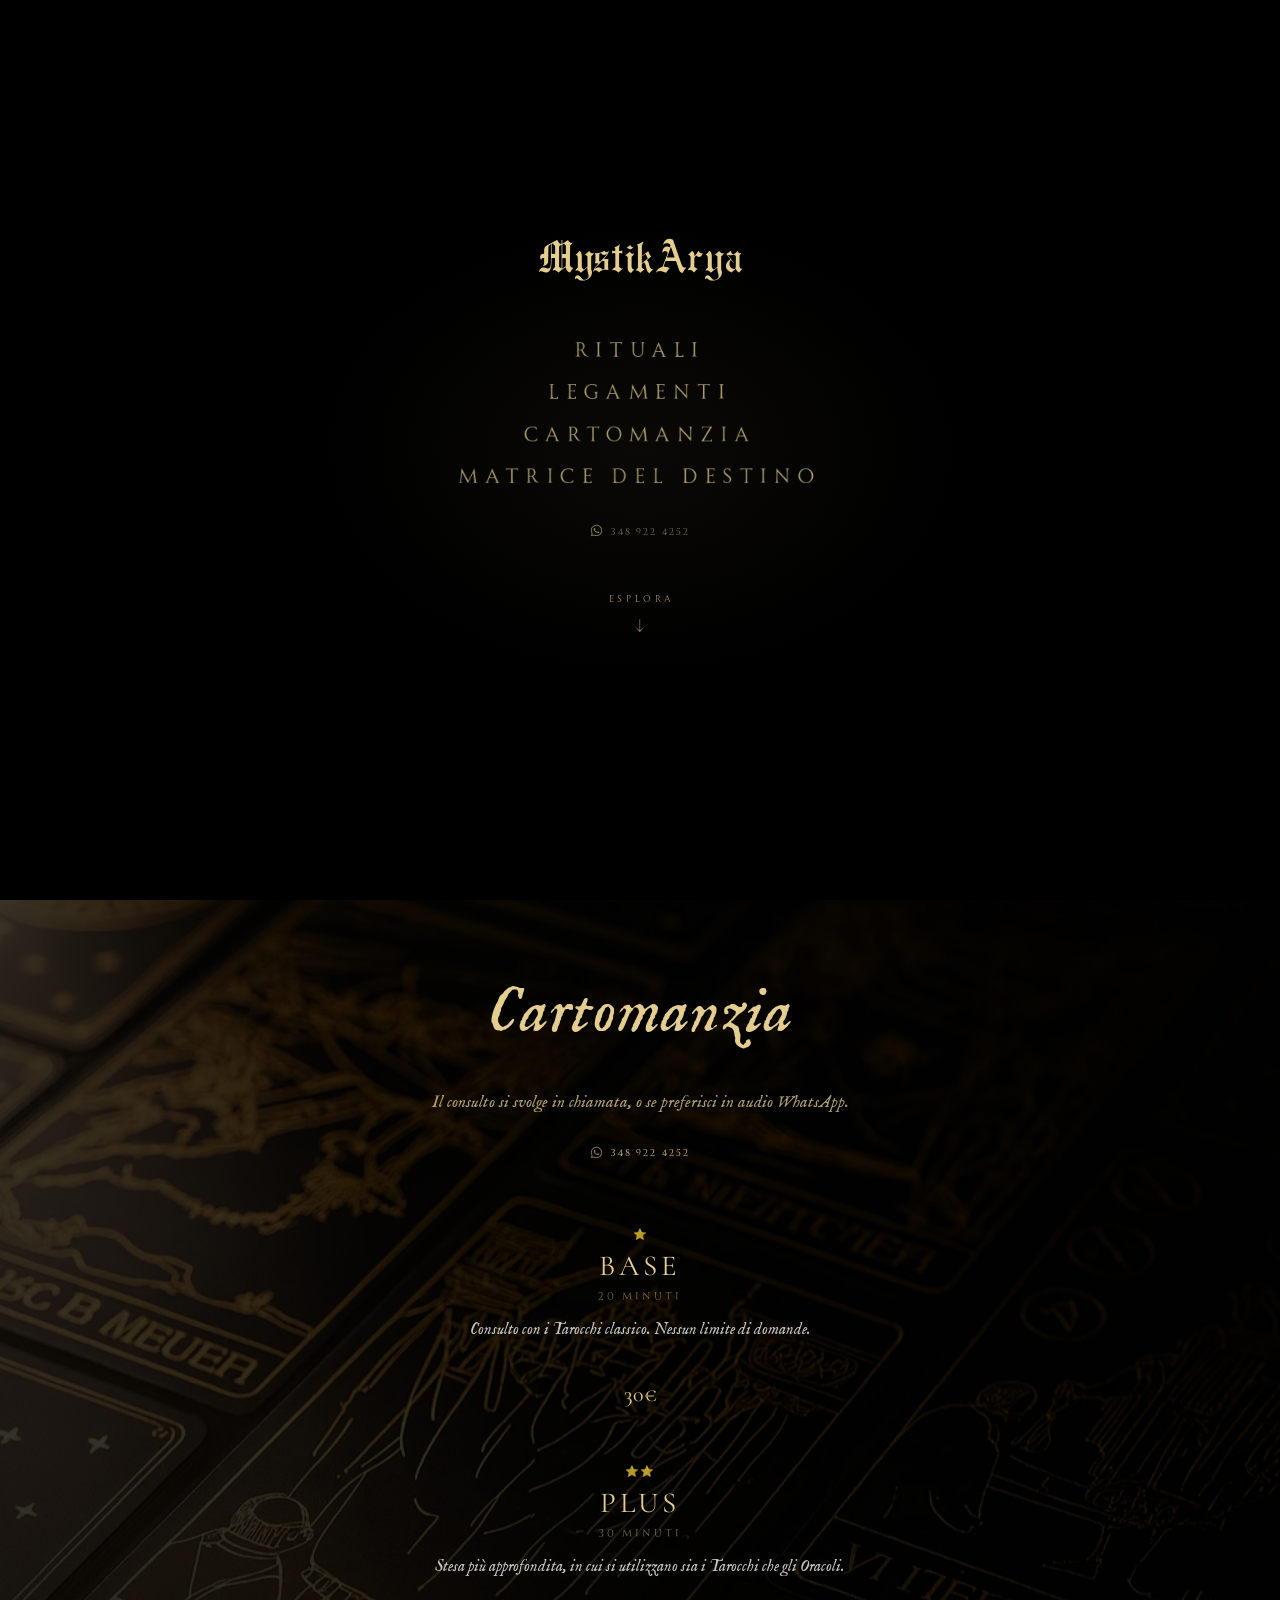
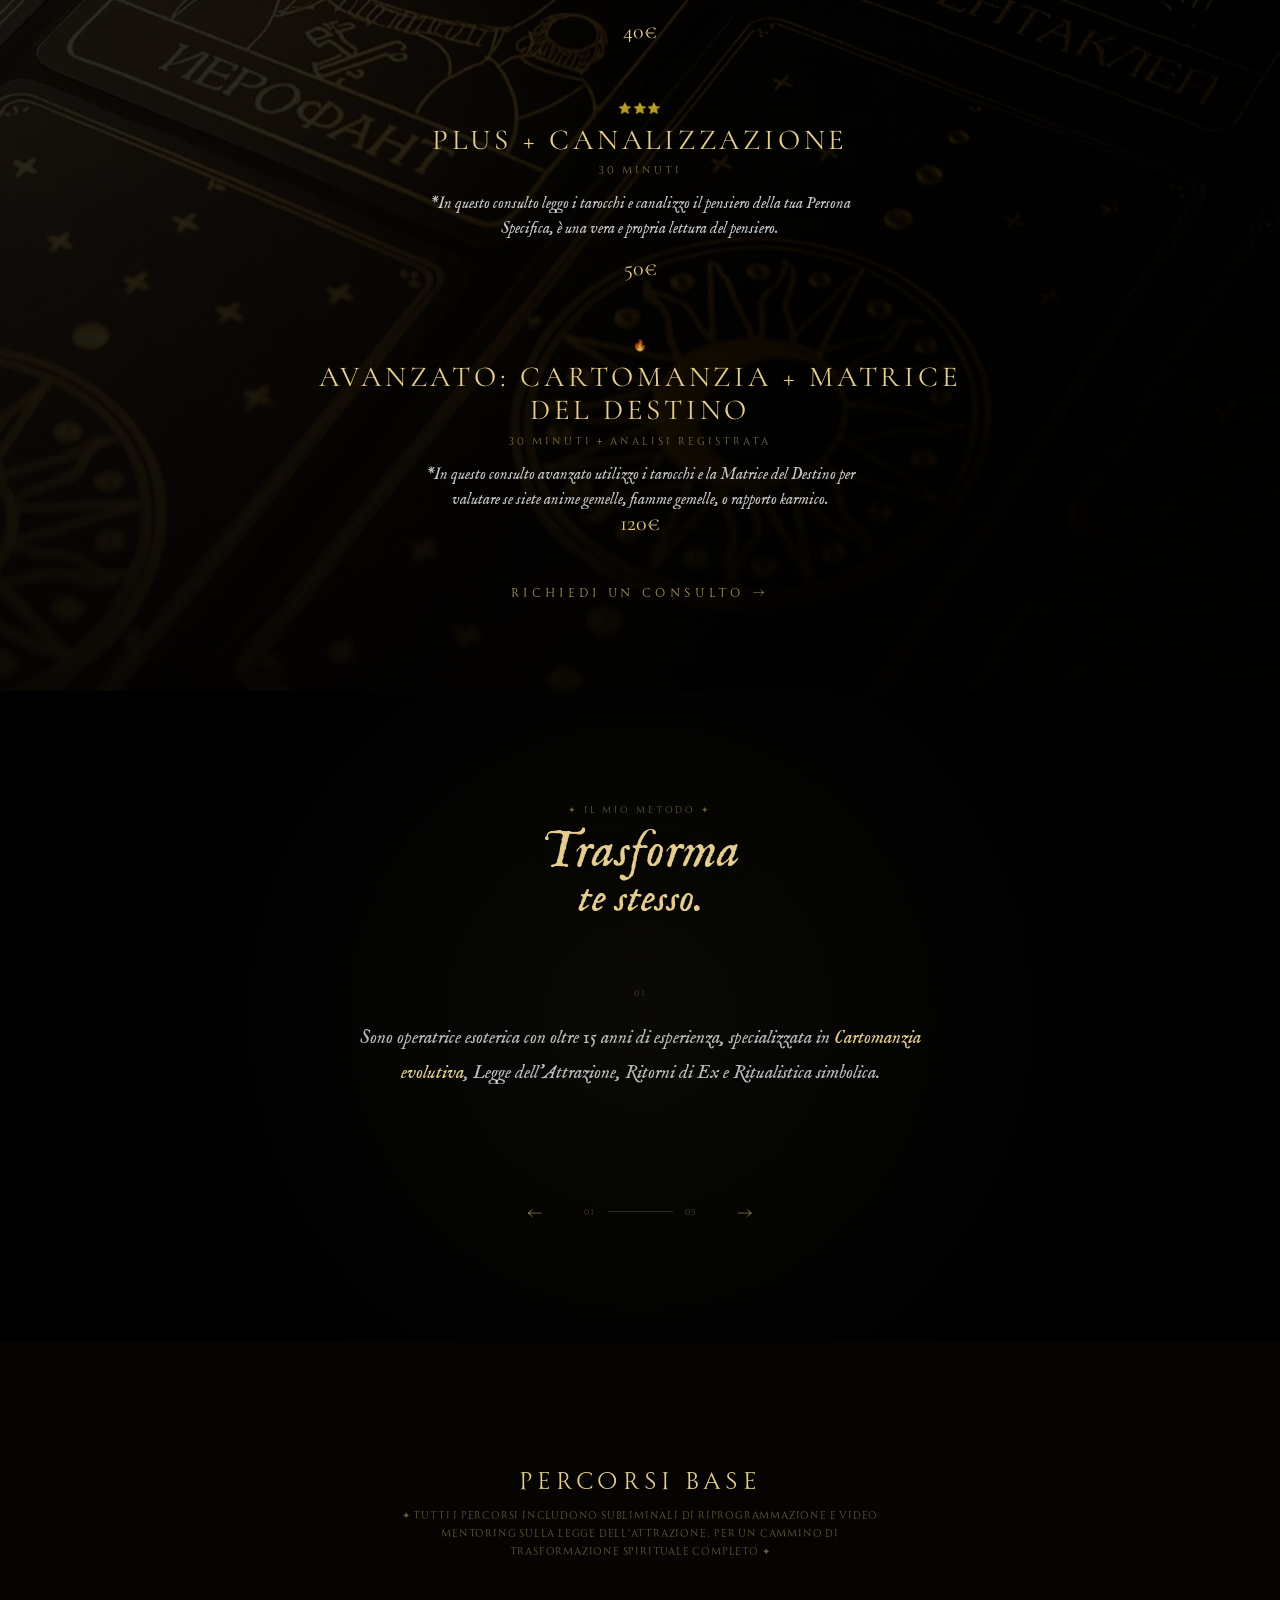
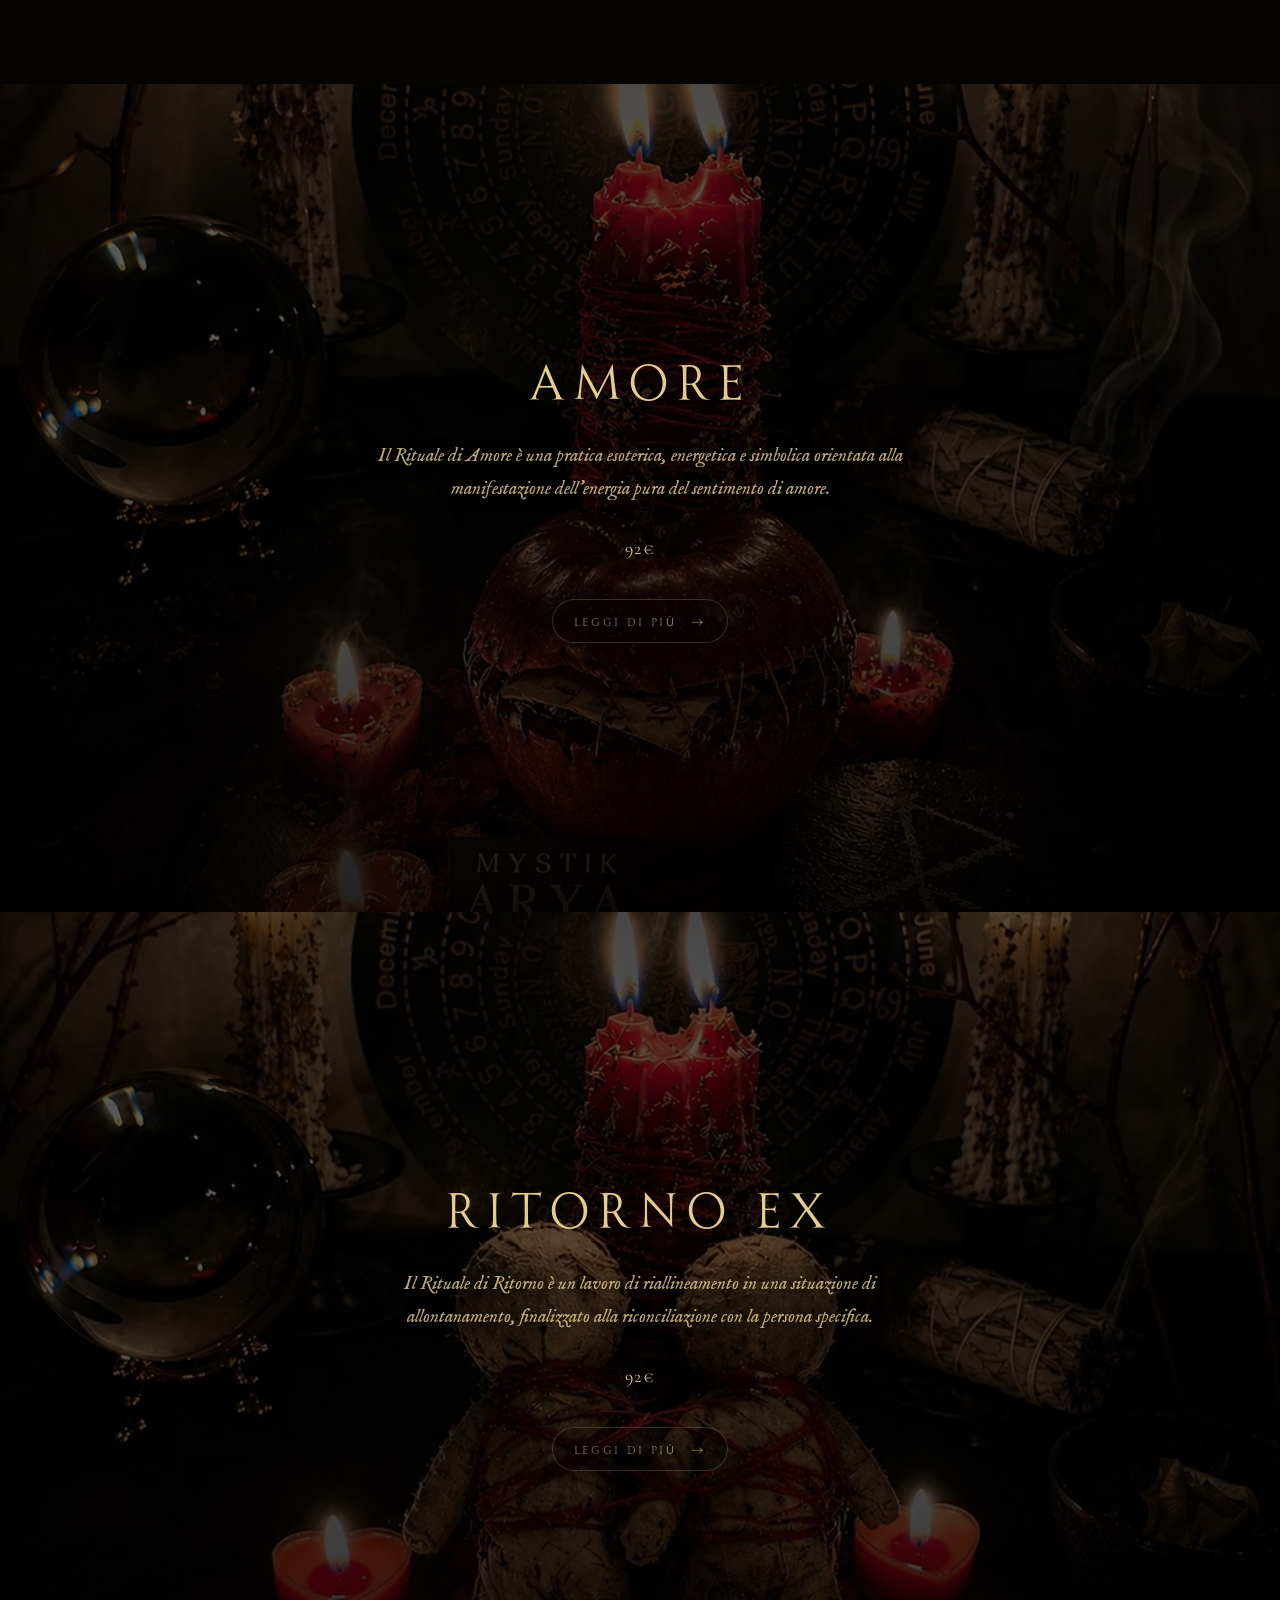
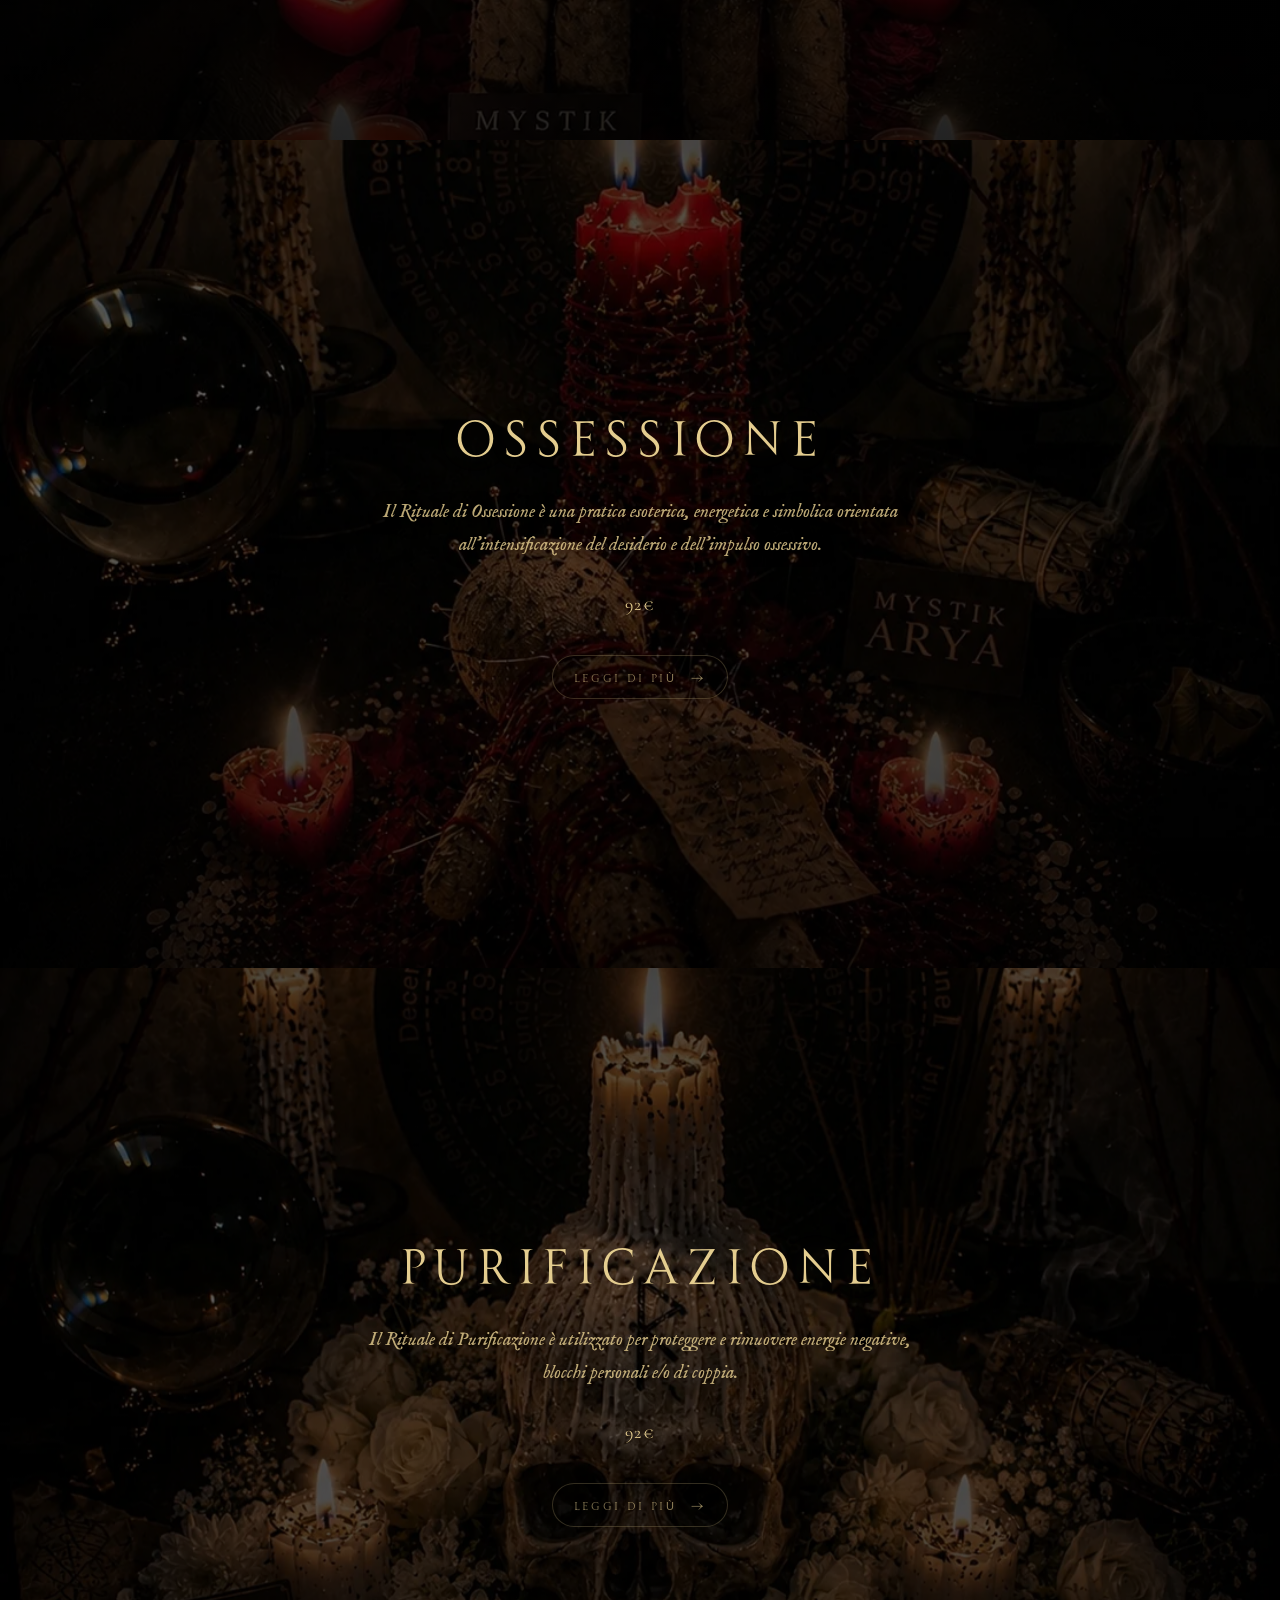
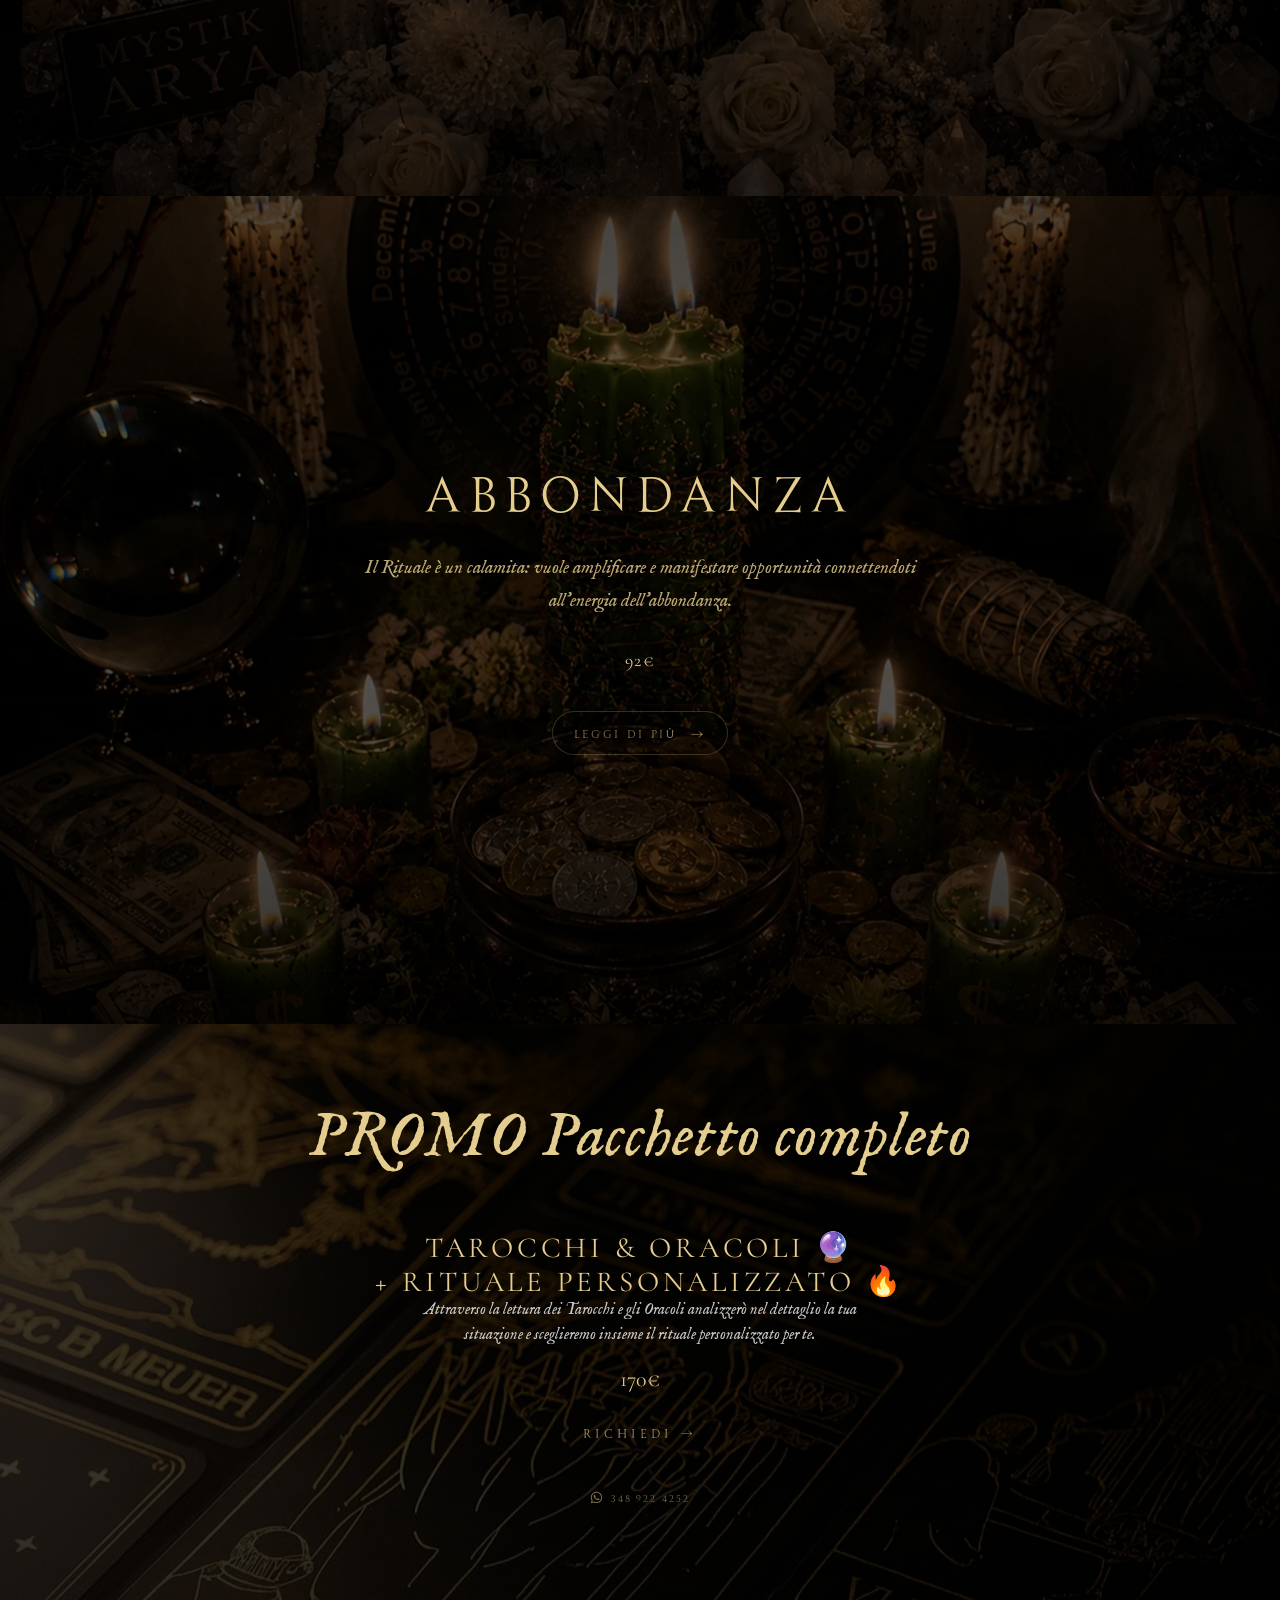
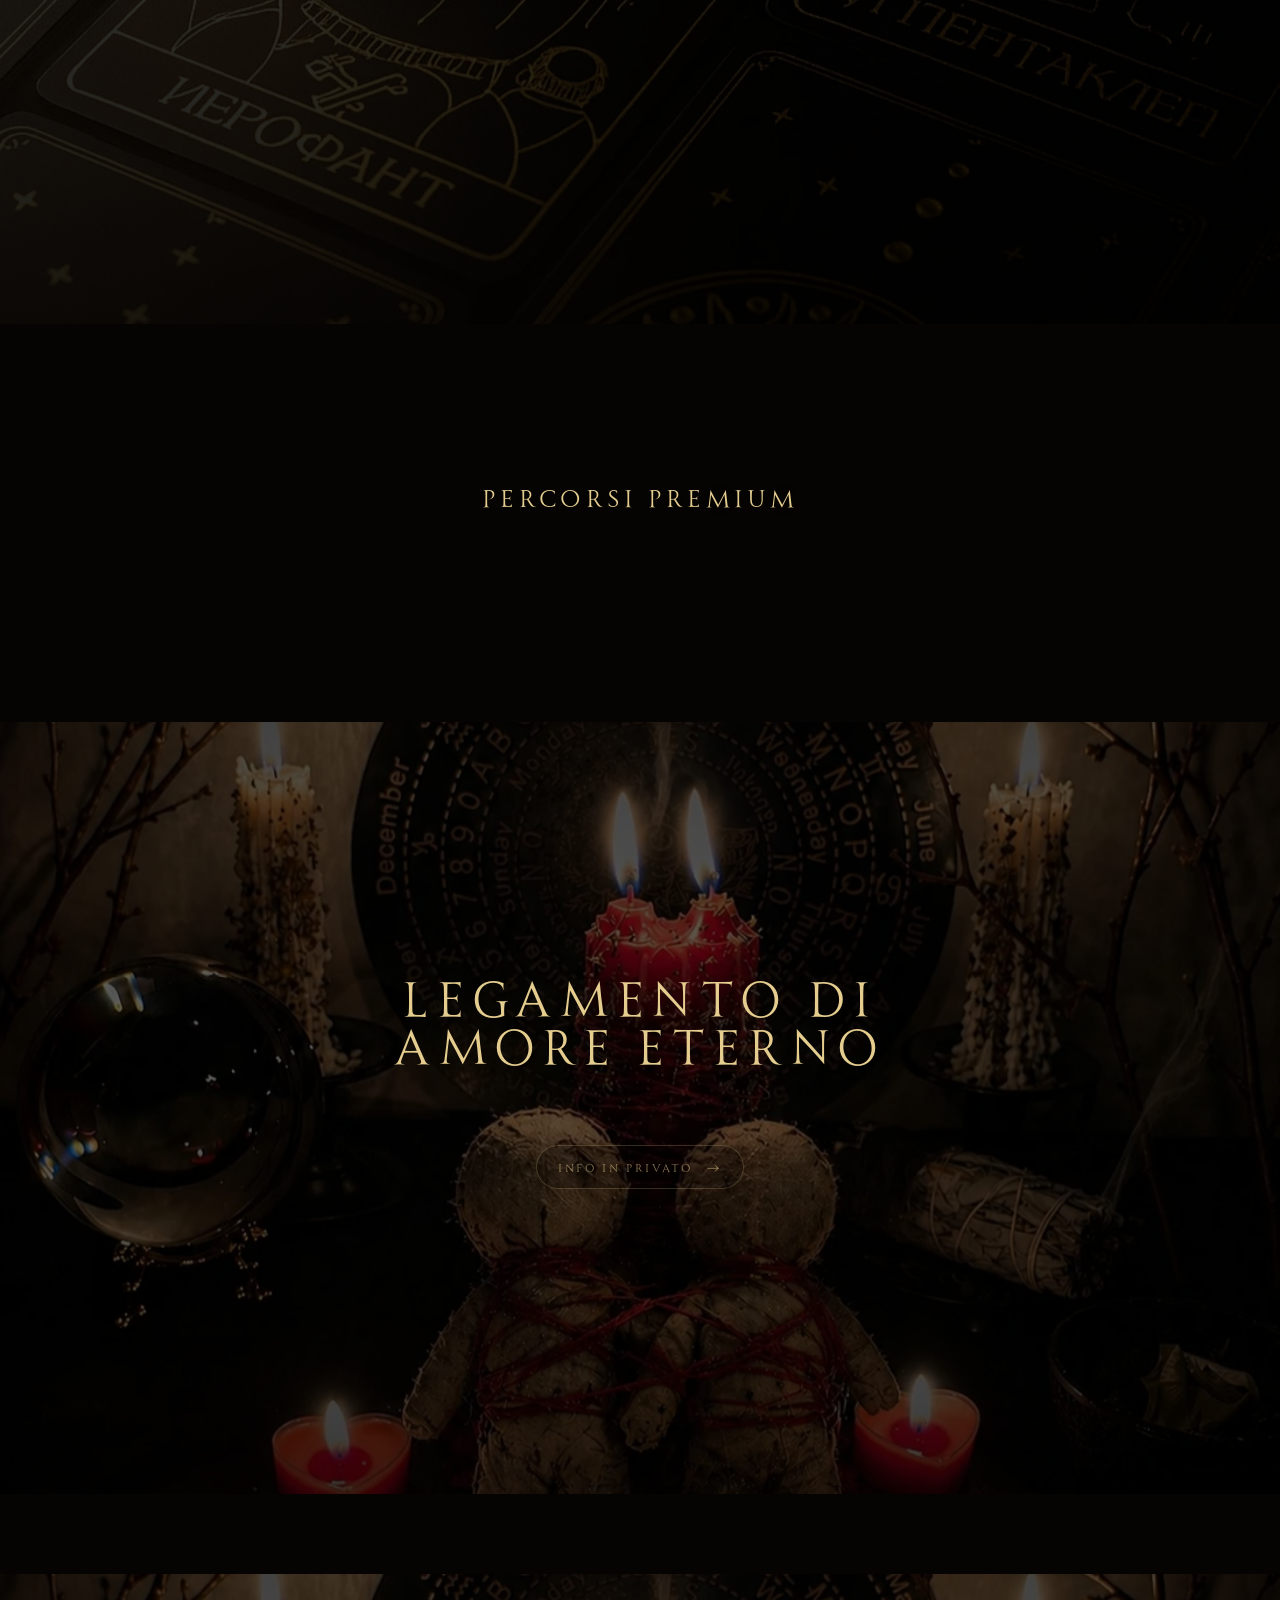
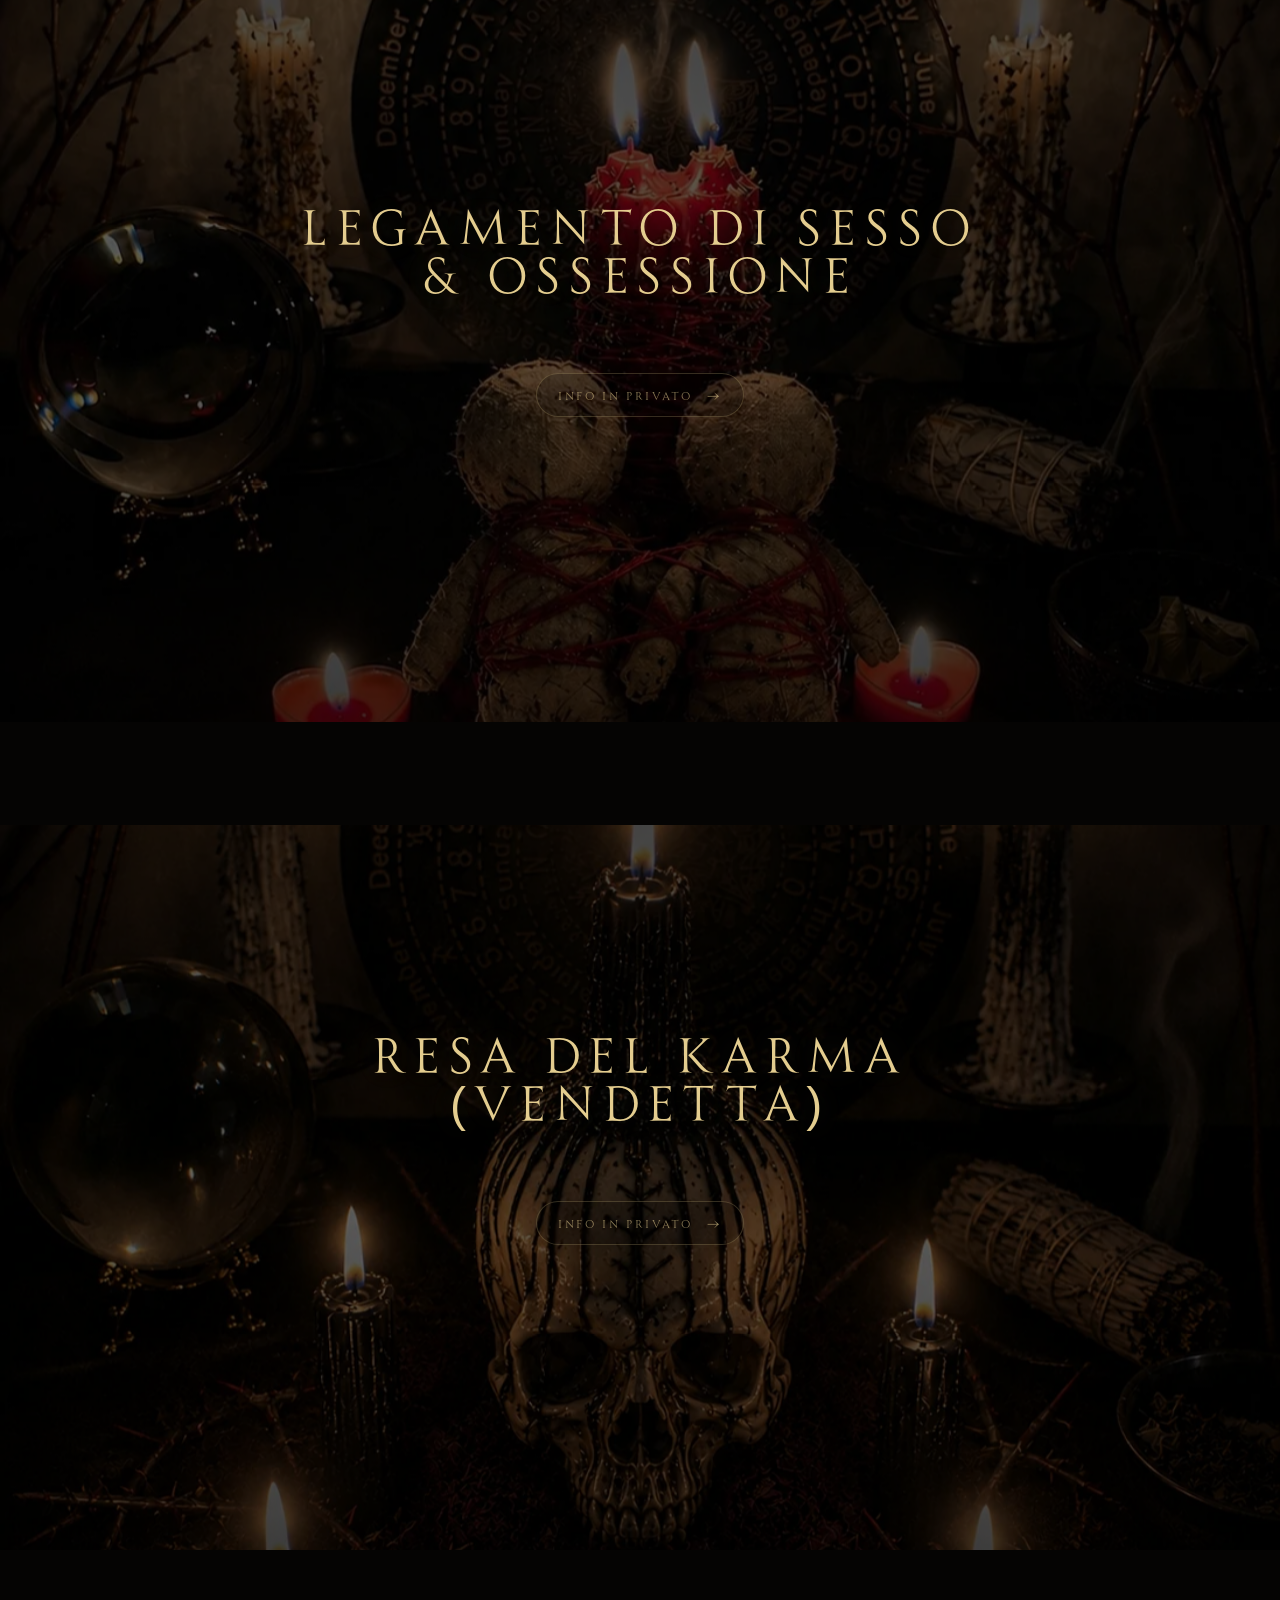
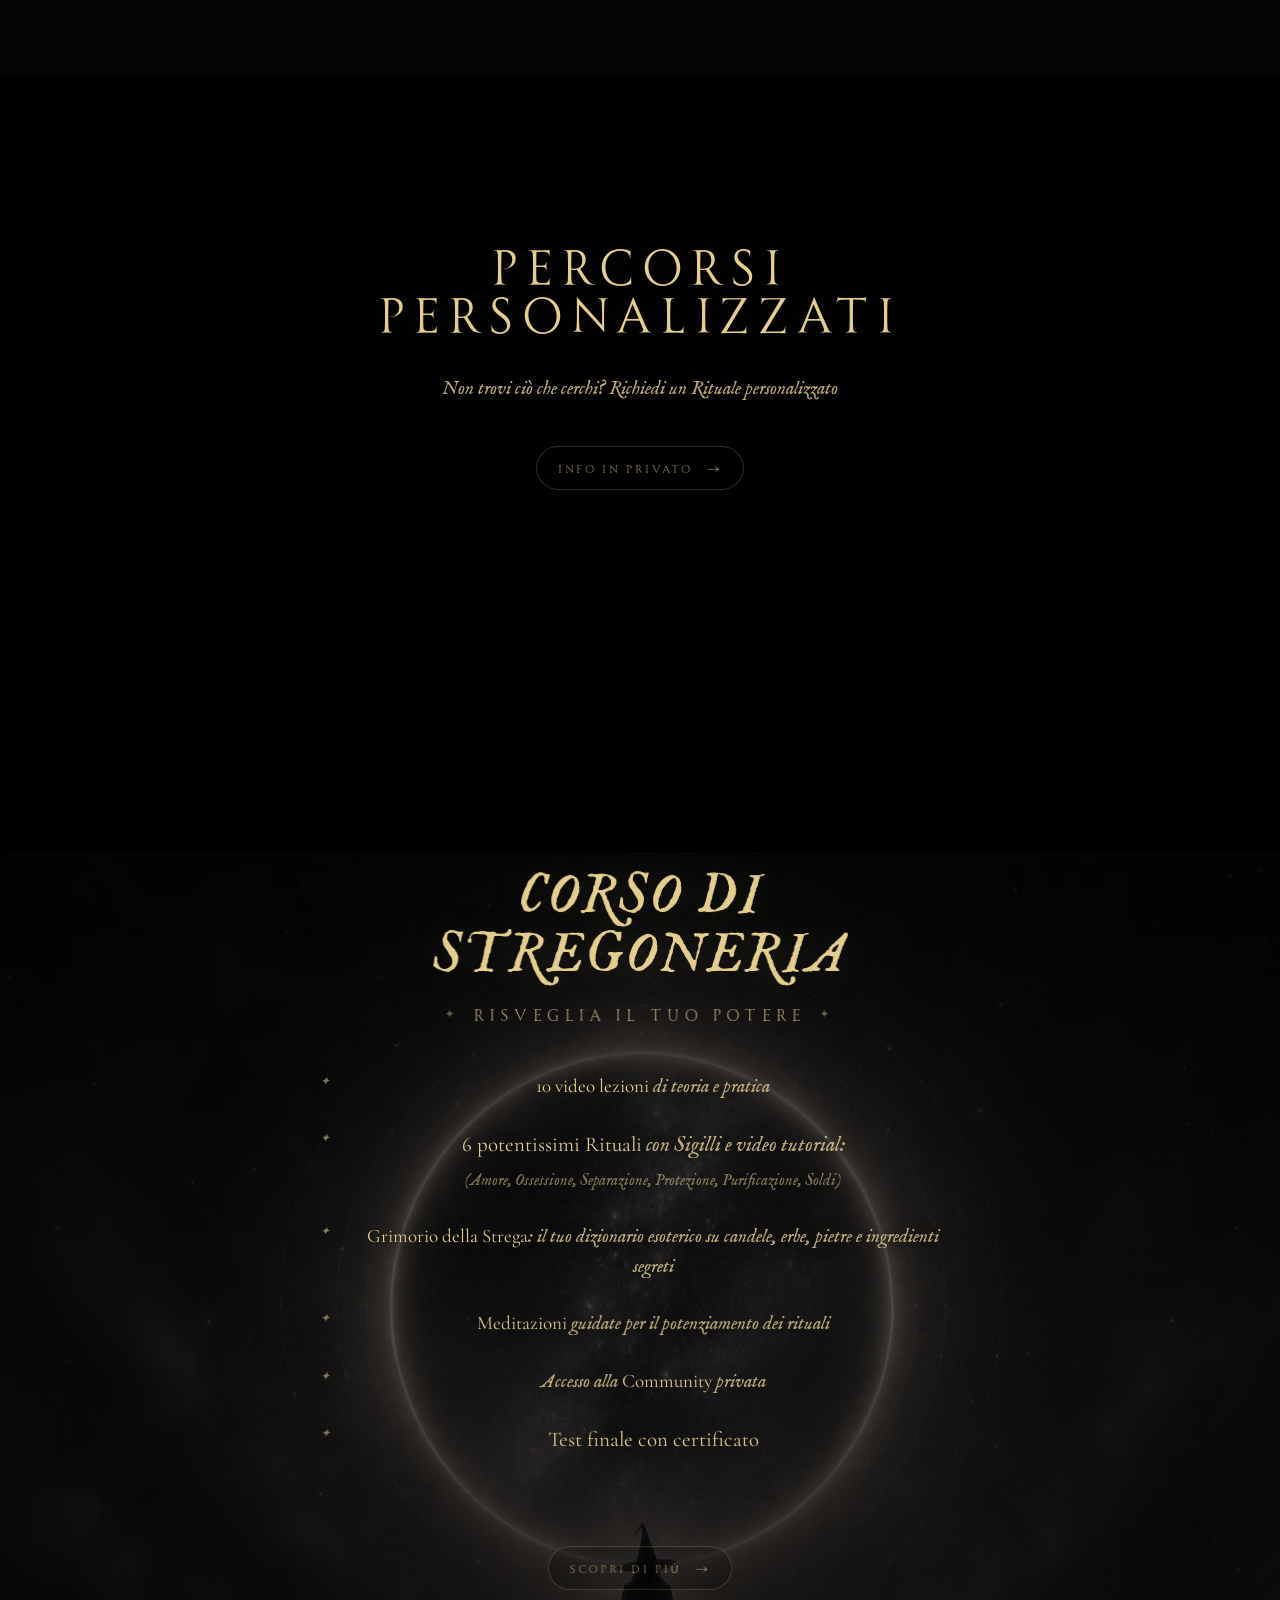
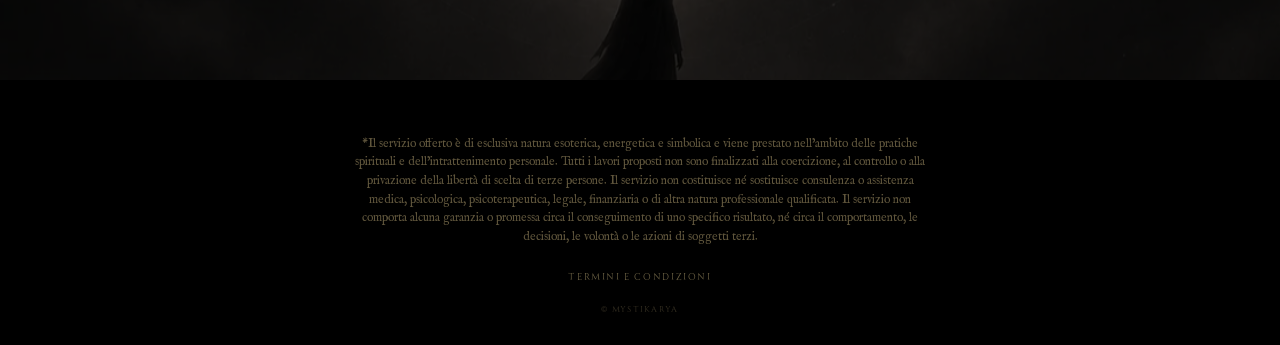
==== commit 36e2b4a5: "Add files via upload" ====
--- a/index.html
+++ b/index.html
@@ -4,11 +4,13 @@
 <head>
   <meta charset="UTF-8">
   <meta name="viewport" content="width=device-width, initial-scale=1.0">
+
   <link rel="preload" href="fonts/EngraversOldEnglish.otf" as="font" type="font/otf" crossorigin>
   <link rel="preload" href="fonts/CormorantGaramond.ttf" as="font" type="font/ttf" crossorigin>
   <link rel="preload" href="fonts/IMFellEnglish-Regular.ttf" as="font" type="font/ttf" crossorigin>
   <link rel="preload" href="fonts/IMFellEnglish-Italic.ttf" as="font" type="font/ttf" crossorigin>
   <link rel="preload" href="fonts/AllrounderMonument.otf" as="font" type="font/otf" crossorigin>
+
   <title>MystikArya</title>
 
   <link rel="stylesheet" href="style.css">
@@ -60,6 +62,25 @@
           Matrice del Destino
         </p>
 
+        <!-- ====================== WHATSAPP ======================= -->
+
+        <a
+          href="https://wa.me/393489224252"
+          target="_blank"
+          rel="noopener"
+          class="hero-whatsapp"
+        >
+          <svg
+            class="hero-whatsapp-icon"
+            viewBox="0 0 448 512"
+            aria-hidden="true"
+          >
+            <path d="M380.9 97.1C339 55.1 283.2 32 223.9 32c-122.4 0-222 99.6-222 222 0 39.1 10.2 77.3 29.6 111L0 480l117.7-30.9c32.4 17.7 68.9 27 106.1 27h.1c122.3 0 224.1-99.6 224.1-222 0-59.3-25.2-115-67.1-157zm-157 341.6c-33.2 0-65.7-8.9-94-25.7l-6.7-4-69.8 18.3L72 359.2l-4.4-7c-18.5-29.4-28.2-63.3-28.2-98.2 0-101.7 82.8-184.5 184.6-184.5 49.3 0 95.6 19.2 130.4 54.1 34.8 34.9 55.7 81.2 55.6 130.5 0 101.8-84.9 184.6-186.1 184.6zm101.2-138.2c-5.5-2.8-32.8-16.2-37.9-18-5.1-1.9-8.8-2.8-12.5 2.8-3.7 5.6-14.3 18-17.6 21.8-3.2 3.7-6.5 4.2-12 1.4-32.6-16.3-54-29.1-75.5-66-5.7-9.8 5.7-9.1 16.3-30.3 1.8-3.7.9-6.9-.5-9.7-1.4-2.8-12.5-30.1-17.1-41.2-4.5-10.8-9.1-9.3-12.5-9.5-3.2-.2-6.9-.2-10.6-.2-3.7 0-9.7 1.4-14.8 6.9-5.1 5.6-19.4 19-19.4 46.3 0 27.3 19.9 53.7 22.6 57.4 2.8 3.7 39.1 59.7 94.8 83.8 35.2 15.2 49 16.5 66.6 13.9 10.7-1.6 32.8-13.4 37.4-26.4 4.6-13 4.6-24.1 3.2-26.4-1.3-2.5-5-3.9-10.5-6.7z"/>
+          </svg>
+
+          <span>348 922 4252</span>
+        </a>
+
         <!-- ====================== ESPLORA ======================= -->
 
         <button
@@ -112,7 +133,25 @@
           <div class="packages-intro">
 
             <p class="packages-description">
-              Il consulto si svolge in chiamata, o se preferisci in audio WhatsApp.            </p>
+              Il consulto si svolge in chiamata, o se preferisci in audio WhatsApp.
+                    <!-- ====================== WHATSAPP ======================= -->
+
+       <br> <a
+          href="https://wa.me/393489224252"
+          target="_blank"
+          rel="noopener"
+          class="hero-whatsapp"
+        >
+          <svg
+            class="hero-whatsapp-icon"
+            viewBox="0 0 448 512"
+            aria-hidden="true"
+          >
+            <path d="M380.9 97.1C339 55.1 283.2 32 223.9 32c-122.4 0-222 99.6-222 222 0 39.1 10.2 77.3 29.6 111L0 480l117.7-30.9c32.4 17.7 68.9 27 106.1 27h.1c122.3 0 224.1-99.6 224.1-222 0-59.3-25.2-115-67.1-157zm-157 341.6c-33.2 0-65.7-8.9-94-25.7l-6.7-4-69.8 18.3L72 359.2l-4.4-7c-18.5-29.4-28.2-63.3-28.2-98.2 0-101.7 82.8-184.5 184.6-184.5 49.3 0 95.6 19.2 130.4 54.1 34.8 34.9 55.7 81.2 55.6 130.5 0 101.8-84.9 184.6-186.1 184.6zm101.2-138.2c-5.5-2.8-32.8-16.2-37.9-18-5.1-1.9-8.8-2.8-12.5 2.8-3.7 5.6-14.3 18-17.6 21.8-3.2 3.7-6.5 4.2-12 1.4-32.6-16.3-54-29.1-75.5-66-5.7-9.8 5.7-9.1 16.3-30.3 1.8-3.7.9-6.9-.5-9.7-1.4-2.8-12.5-30.1-17.1-41.2-4.5-10.8-9.1-9.3-12.5-9.5-3.2-.2-6.9-.2-10.6-.2-3.7 0-9.7 1.4-14.8 6.9-5.1 5.6-19.4 19-19.4 46.3 0 27.3 19.9 53.7 22.6 57.4 2.8 3.7 39.1 59.7 94.8 83.8 35.2 15.2 49 16.5 66.6 13.9 10.7-1.6 32.8-13.4 37.4-26.4 4.6-13 4.6-24.1 3.2-26.4-1.3-2.5-5-3.9-10.5-6.7z"/>
+          </svg>
+
+          <span>348 922 4252</span>
+        </a></p>
 
           </div>
 
@@ -225,13 +264,14 @@
 
             </article>
 
-              <button
+              <a
+                href="https://wa.me/393489224252"
+                target="_blank"
+                rel="noopener"
                 class="package-button"
-                type="button"
-                onclick="window.open('https://wa.me/393489224252', '_blank')"
               >
                 Richiedi un consulto
-              </button>
+              </a>
 
 
           </div>
@@ -581,14 +621,36 @@
           170€
         </div>
 <br>
-        <button
+        <a
+      href="https://wa.me/393489224252"
+      target="_blank"
+      rel="noopener"
       class="package-button"
-      type="button"
-      onclick="window.open('https://wa.me/393489224252', '_blank')"
     >
       Richiedi
-    </button>
-
+    </a>
+
+    <br>
+        <!-- ====================== WHATSAPP ======================= -->
+
+        <a
+          href="https://wa.me/393489224252"
+          target="_blank"
+          rel="noopener"
+          class="hero-whatsapp"
+        >
+          <svg
+            class="hero-whatsapp-icon"
+            viewBox="0 0 448 512"
+            aria-hidden="true"
+          >
+            <path d="M380.9 97.1C339 55.1 283.2 32 223.9 32c-122.4 0-222 99.6-222 222 0 39.1 10.2 77.3 29.6 111L0 480l117.7-30.9c32.4 17.7 68.9 27 106.1 27h.1c122.3 0 224.1-99.6 224.1-222 0-59.3-25.2-115-67.1-157zm-157 341.6c-33.2 0-65.7-8.9-94-25.7l-6.7-4-69.8 18.3L72 359.2l-4.4-7c-18.5-29.4-28.2-63.3-28.2-98.2 0-101.7 82.8-184.5 184.6-184.5 49.3 0 95.6 19.2 130.4 54.1 34.8 34.9 55.7 81.2 55.6 130.5 0 101.8-84.9 184.6-186.1 184.6zm101.2-138.2c-5.5-2.8-32.8-16.2-37.9-18-5.1-1.9-8.8-2.8-12.5 2.8-3.7 5.6-14.3 18-17.6 21.8-3.2 3.7-6.5 4.2-12 1.4-32.6-16.3-54-29.1-75.5-66-5.7-9.8 5.7-9.1 16.3-30.3 1.8-3.7.9-6.9-.5-9.7-1.4-2.8-12.5-30.1-17.1-41.2-4.5-10.8-9.1-9.3-12.5-9.5-3.2-.2-6.9-.2-10.6-.2-3.7 0-9.7 1.4-14.8 6.9-5.1 5.6-19.4 19-19.4 46.3 0 27.3 19.9 53.7 22.6 57.4 2.8 3.7 39.1 59.7 94.8 83.8 35.2 15.2 49 16.5 66.6 13.9 10.7-1.6 32.8-13.4 37.4-26.4 4.6-13 4.6-24.1 3.2-26.4-1.3-2.5-5-3.9-10.5-6.7z"/>
+          </svg>
+
+          <span>348 922 4252</span>
+        </a>
+
+        <br>
       </article>
 
     </div>
--- a/style.css
+++ b/style.css
@@ -83,6 +83,11 @@
     background: #000;
     overflow-x: hidden;
     font-family: 'IM Fell English', serif;
+}
+
+a {
+    text-decoration: none;
+    color: inherit;
 }
 
 
@@ -256,58 +261,28 @@
 
 
 /* =========================================================
-   HERO ANIMATIONS
-   ========================================================= */
-
-@keyframes brandFadeIn {
-
-    from {
-        opacity: 0;
-    }
-
-    to {
-        opacity: 1;
-    }
-
-}
-
-@keyframes subtitleReveal {
-
-    from {
-        opacity: 0;
-        transform: scale(1.22);
-    }
-
-    to {
-        opacity: 1;
-        transform: scale(1);
-    }
-
-}
-
-
-/* =========================================================
-   ESPLORA HERO
-   ========================================================= */
-
-.explore {
-    appearance: none;
-
-    margin-top: 52px;
-    padding: 0;
-
-    border: 0;
-    background: transparent;
-
-    color: var(--gold-dim);
-
-    cursor: pointer;
-
-    display: flex;
-    flex-direction: column;
+   WHATSAPP HERO
+   Stesso trattamento dell'eyebrow di "Il Mio Metodo":
+   piccolo, spaziato, dorato tenue.
+   ========================================================= */
+
+.hero-whatsapp {
+    display: inline-flex;
     align-items: center;
-
     gap: 8px;
+
+    margin-top: 28px;
+
+    font-family:
+        'Allrounder Monument',
+        sans-serif;
+
+    font-size: 9px;
+    letter-spacing: 0.24em;
+    text-transform: uppercase;
+
+    color:
+        rgba(228, 205, 143, 0.55);
 
     opacity: 0;
 
@@ -317,6 +292,86 @@
         ease-out
         forwards;
 
+    animation-delay: 0.5s;
+
+    transition:
+        color 0.5s ease;
+}
+
+.hero-whatsapp:hover {
+    color: var(--gold);
+}
+
+.hero-whatsapp-icon {
+    width: 13px;
+    height: 13px;
+
+    fill: currentColor;
+}
+
+
+/* =========================================================
+   HERO ANIMATIONS
+   ========================================================= */
+
+@keyframes brandFadeIn {
+
+    from {
+        opacity: 0;
+    }
+
+    to {
+        opacity: 1;
+    }
+
+}
+
+@keyframes subtitleReveal {
+
+    from {
+        opacity: 0;
+        transform: scale(1.22);
+    }
+
+    to {
+        opacity: 1;
+        transform: scale(1);
+    }
+
+}
+
+
+/* =========================================================
+   ESPLORA HERO
+   ========================================================= */
+
+.explore {
+    appearance: none;
+
+    margin-top: 52px;
+    padding: 0;
+
+    border: 0;
+    background: transparent;
+
+    color: var(--gold-dim);
+
+    cursor: pointer;
+
+    display: flex;
+    flex-direction: column;
+    align-items: center;
+
+    gap: 8px;
+
+    opacity: 0;
+
+    animation:
+        exploreFadeIn
+        1.8s
+        ease-out
+        forwards;
+
     animation-delay: 0.8s;
 
     transition:
@@ -383,9 +438,6 @@
 
 /* =========================================================
    CARTOMANZIA
-   (blocco unico: prima c'erano due dichiarazioni duplicate
-   per le stesse classi, qui unificate mantenendo il risultato
-   visivo finale identico)
    ========================================================= */
 
 .section-cartomanzia {
@@ -413,9 +465,6 @@
 
 /* =========================================================
    BACKGROUND + OVERLAY CARTOMANZIA (pseudo-elemento)
-   Stesso sfondo di prima (immagine leggermente sovradimensionata
-   per lasciare margine di movimento), ma senza nodi HTML:
-   il parallax è pilotato dal JS tramite --parallax-y.
    ========================================================= */
 
 .section-cartomanzia::before {
@@ -576,7 +625,6 @@
 
 /* =========================================================
    CARD
-   TUTTE LE CARD HANNO ESATTAMENTE LO STESSO CSS
    ========================================================= */
 
 .package-card {
@@ -721,7 +769,6 @@
 
 /* =========================================================
    PREZZO
-   SEMPRE IN FONDO
    ========================================================= */
 
 .package-price {
@@ -824,7 +871,6 @@
     position: relative;
 
     width: 100%;
-    min-height: 100vh;
 
     display: flex;
     align-items: center;
@@ -1162,8 +1208,10 @@
     margin: 0;
 
     font-family:
-        'Allrounder Monument';
-        letter-spacing: 0.18em;
+        'Allrounder Monument',
+        sans-serif;
+
+    letter-spacing: 0.18em;
 
     font-size:
         clamp(24px, 6vw, 24px);
@@ -1182,9 +1230,6 @@
 
 /* =========================================================
    NOTA SOTTO IL TITOLO
-   Stessa famiglia/impostazione dell'eyebrow di "Il Mio
-   Metodo", ma con letter-spacing più leggero e un max-width
-   per restare leggibile su una frase intera.
    ========================================================= */
 
 .rituali-note {
@@ -1224,11 +1269,6 @@
 
 /* =========================================================
    SINGOLA CARD RITUALE
-   Ogni card porta il proprio sfondo (var(--bg), impostata
-   inline nell'HTML) + overlay scuro sullo pseudo-elemento
-   ::before: niente div separati per bg/overlay, e il parallax
-   è pilotato dal JS tramite --parallax-y (stesso movimento
-   morbido di prima, solo senza nodo <img> dedicato).
    ========================================================= */
 
 .rituale-item {
@@ -1278,9 +1318,6 @@
 
 /* =========================================================
    CARD "PERCORSI PERSONALIZZATI"
-   Sfondo reale: video smoke.mp4 (stesso file del fumo globale
-   del sito), con sopra lo stesso overlay scuro delle altre
-   card per garantire la leggibilità del testo.
    ========================================================= */
 
 .rituale-item--sfondo-sito .rituale-item-video {
@@ -1472,10 +1509,6 @@
     background:
         rgba(0, 0, 0, 0.22);
 
-
-
-    text-decoration: none;
-
     font-family:
         'Allrounder Monument',
         sans-serif;
@@ -1577,10 +1610,6 @@
 
 /* =========================================================
    CORSO DI STREGONERIA
-   Stessa struttura di .section-cartomanzia: sfondo + overlay
-   su pseudo-elemento, parallax via --parallax-y. Ogni riga
-   (titolo, sottotitolo, voci elenco, bottone) ha il proprio
-   fade-in scaglionato tramite --delay, impostato inline.
    ========================================================= */
 
 .section-corso {
@@ -1651,10 +1680,6 @@
 
 /* =========================================================
    REVEAL LEGATO ALLO SCROLL
-   Opacity e scale sono pilotati dal JS in base alla posizione
-   di scroll di ciascun elemento (zoom-in + fade continuo).
-   La transition qui serve solo a smorzare i micro-scatti tra
-   un frame di scroll e l'altro, non è lei a fare il reveal.
    ========================================================= */
 
 .corso-fade {
@@ -1811,10 +1836,7 @@
 
 
 /* =========================================================
-   BOTTONE
-   Stesso identico stile di .rituale-button (uguale a tutti
-   gli altri bottoni del sito), con in più lo stesso reveal
-   scroll-driven delle righe di testo.
+   BOTTONE CORSO
    ========================================================= */
 
 .corso-button {
@@ -1833,9 +1855,7 @@
 
 
 /* =========================================================
-   PAGINE DI DETTAGLIO RITUALE (amore.html, ossessione.html, ...)
-   Layout minimo: quasi tutto il resto (bottone, prezzo, lista
-   con bullet, sfondo fumo) riusa classi già esistenti nel sito.
+   PAGINE DI DETTAGLIO RITUALE
    ========================================================= */
 
 .articolo-page {
@@ -2004,7 +2024,6 @@
     letter-spacing: 0.1em;
     text-transform: uppercase;
     text-align: center;
-    text-decoration: none;
 
     color: var(--gold-dim);
 
@@ -2081,7 +2100,6 @@
 
     background: rgba(0, 0, 0, 0.92);
 
-    
     text-align: center;
 }
 
@@ -2145,8 +2163,6 @@
     color:
         rgba(228, 205, 143, 0.50);
 
-    text-decoration: none;
-
     transition:
         color 0.4s ease;
 }
@@ -2180,8 +2196,6 @@
 
 /* =========================================================
    RESPONSIVE / MEDIA QUERIES
-   Tutti i breakpoint del sito, raccolti qui in fondo per
-   mantenere il file ordinato. Ordine originale mantenuto.
    ========================================================= */
 
 @media (max-width: 600px) {
@@ -2359,8 +2373,7 @@
     }
 
 
-    /* RITUALI: overlay scuro sullo pseudo-elemento, per
-       garantire leggibilità del testo sopra la foto */
+    /* RITUALI: overlay scuro sullo pseudo-elemento */
     .rituale-item::before {
         background-image:
             linear-gradient(
@@ -2371,60 +2384,6 @@
             ),
             var(--bg);
     }
-}
-
-
-@media (max-width: 380px) {
-
-    .section-metodo {
-        padding-top: 65px;
-    }
-
-
-    .metodo-heading {
-        margin-bottom: 32px;
-    }
-
-
-    .metodo-title {
-        font-size: 39px;
-    }
-
-
-    .metodo-slider {
-        min-height: 270px;
-    }
-
-
-    .metodo-slide {
-        padding:
-            0
-            5px;
-    }
-
-
-    .metodo-slide p {
-        max-width: 300px;
-
-        font-size: 15px;
-
-        line-height: 1.7;
-    }
-
-
-    .metodo-final {
-        font-size: 21px !important;
-    }
-
-
-    .metodo-navigation {
-        margin-top: 25px;
-    }
-
-}
-
-
-@media (max-width: 600px) {
 
     /* INTRO */
 
@@ -2526,118 +2485,6 @@
         font-size: 17px;
     }
 
-}
-
-
-@media (max-width: 380px) {
-
-    .rituale-item {
-        min-height: 84svh;
-        padding: 40px 15px;
-    }
-
-
-    .rituale-content {
-        width: 92%;
-    }
-
-
-    .rituale-description {
-        max-width: 295px;
-
-        font-size: 14.5px;
-    }
-
-
-    .rituale-name {
-        font-size: 25px;
-    }
-
-}
-
-
-@media (prefers-reduced-motion: reduce) {
-
-    .rituale-content {
-        opacity: 1;
-
-        transform: none;
-
-        transition: none;
-    }
-
-
-    .rituale-item::before,
-    .section-cartomanzia::before {
-        transform: none !important;
-    }
-
-
-    .rituale-button,
-    .rituale-arrow {
-        transition: none;
-    }
-
-}
-
-
-@media (max-width: 380px) {
-
-    .cartomanzia-content {
-        width: 94%;
-
-        padding-top: 48px;
-
-        padding-bottom: 55px;
-    }
-
-    .cartomanzia-title {
-        font-size: 28px;
-    }
-
-    .packages-description {
-        font-size: 14px;
-    }
-
-    .package-card {
-        min-height: 165px;
-
-        padding:
-            17px
-            13px
-            14px;
-    }
-
-    .package-stars {
-        font-size: 9px;
-    }
-
-    .package-name {
-        font-size: 20px;
-    }
-
-    .package-duration {
-        font-size: 8px;
-    }
-
-    .package-details {
-        font-size: 14px;
-
-        max-width: 260px;
-    }
-
-    .package-price {
-        font-size: 21px;
-    }
-
-    .package-button {
-        font-size: 9px;
-    }
-
-}
-
-
-@media (max-width: 600px) {
 
     .rituali-disclaimer {
         max-width: 92%;
@@ -2649,23 +2496,6 @@
         line-height: 1.5;
     }
 
-}
-
-
-@media (prefers-reduced-motion: reduce) {
-
-    .rituali-disclaimer {
-        opacity: 1;
-
-        transform: none;
-
-        transition: none;
-    }
-
-}
-
-
-@media (max-width: 600px) {
 
     .site-footer {
         padding:
@@ -2702,7 +2532,118 @@
         margin-top: 15px;
         font-size: 7px;
     }
-
+}
+
+
+@media (max-width: 380px) {
+
+    .section-metodo {
+        padding-top: 65px;
+    }
+
+    .metodo-heading {
+        margin-bottom: 32px;
+    }
+
+    .metodo-title {
+        font-size: 39px;
+    }
+
+    .metodo-slider {
+        min-height: 270px;
+    }
+
+    .metodo-slide {
+        padding:
+            0
+            5px;
+    }
+
+    .metodo-slide p {
+        max-width: 300px;
+
+        font-size: 15px;
+
+        line-height: 1.7;
+    }
+
+    .metodo-final {
+        font-size: 21px !important;
+    }
+
+    .metodo-navigation {
+        margin-top: 25px;
+    }
+
+    .rituale-item {
+        min-height: 84svh;
+        padding: 40px 15px;
+    }
+
+    .rituale-content {
+        width: 92%;
+    }
+
+    .rituale-description {
+        max-width: 295px;
+
+        font-size: 14.5px;
+    }
+
+    .rituale-name {
+        font-size: 25px;
+    }
+
+    .cartomanzia-content {
+        width: 94%;
+
+        padding-top: 48px;
+
+        padding-bottom: 55px;
+    }
+
+    .cartomanzia-title {
+        font-size: 28px;
+    }
+
+    .packages-description {
+        font-size: 14px;
+    }
+
+    .package-card {
+        min-height: 165px;
+
+        padding:
+            17px
+            13px
+            14px;
+    }
+
+    .package-stars {
+        font-size: 9px;
+    }
+
+    .package-name {
+        font-size: 20px;
+    }
+
+    .package-duration {
+        font-size: 8px;
+    }
+
+    .package-details {
+        font-size: 14px;
+
+        max-width: 260px;
+    }
+
+    .package-price {
+        font-size: 21px;
+    }
+
+    .package-button {
+        font-size: 9px;
+    }
 }
 
 
@@ -2710,6 +2651,34 @@
 
     html {
         scroll-behavior: auto;
+    }
+
+    .rituale-content {
+        opacity: 1;
+        transform: none;
+        transition: none;
+    }
+
+    .rituale-item::before,
+    .section-cartomanzia::before,
+    .section-corso::before {
+        transform: none !important;
+    }
+
+    .rituale-button,
+    .rituale-arrow {
+        transition: none;
+    }
+
+    .rituali-disclaimer {
+        opacity: 1;
+        transform: none;
+        transition: none;
+    }
+
+    .hero-whatsapp {
+        animation: none;
+        opacity: 1;
     }
 
     .brand,
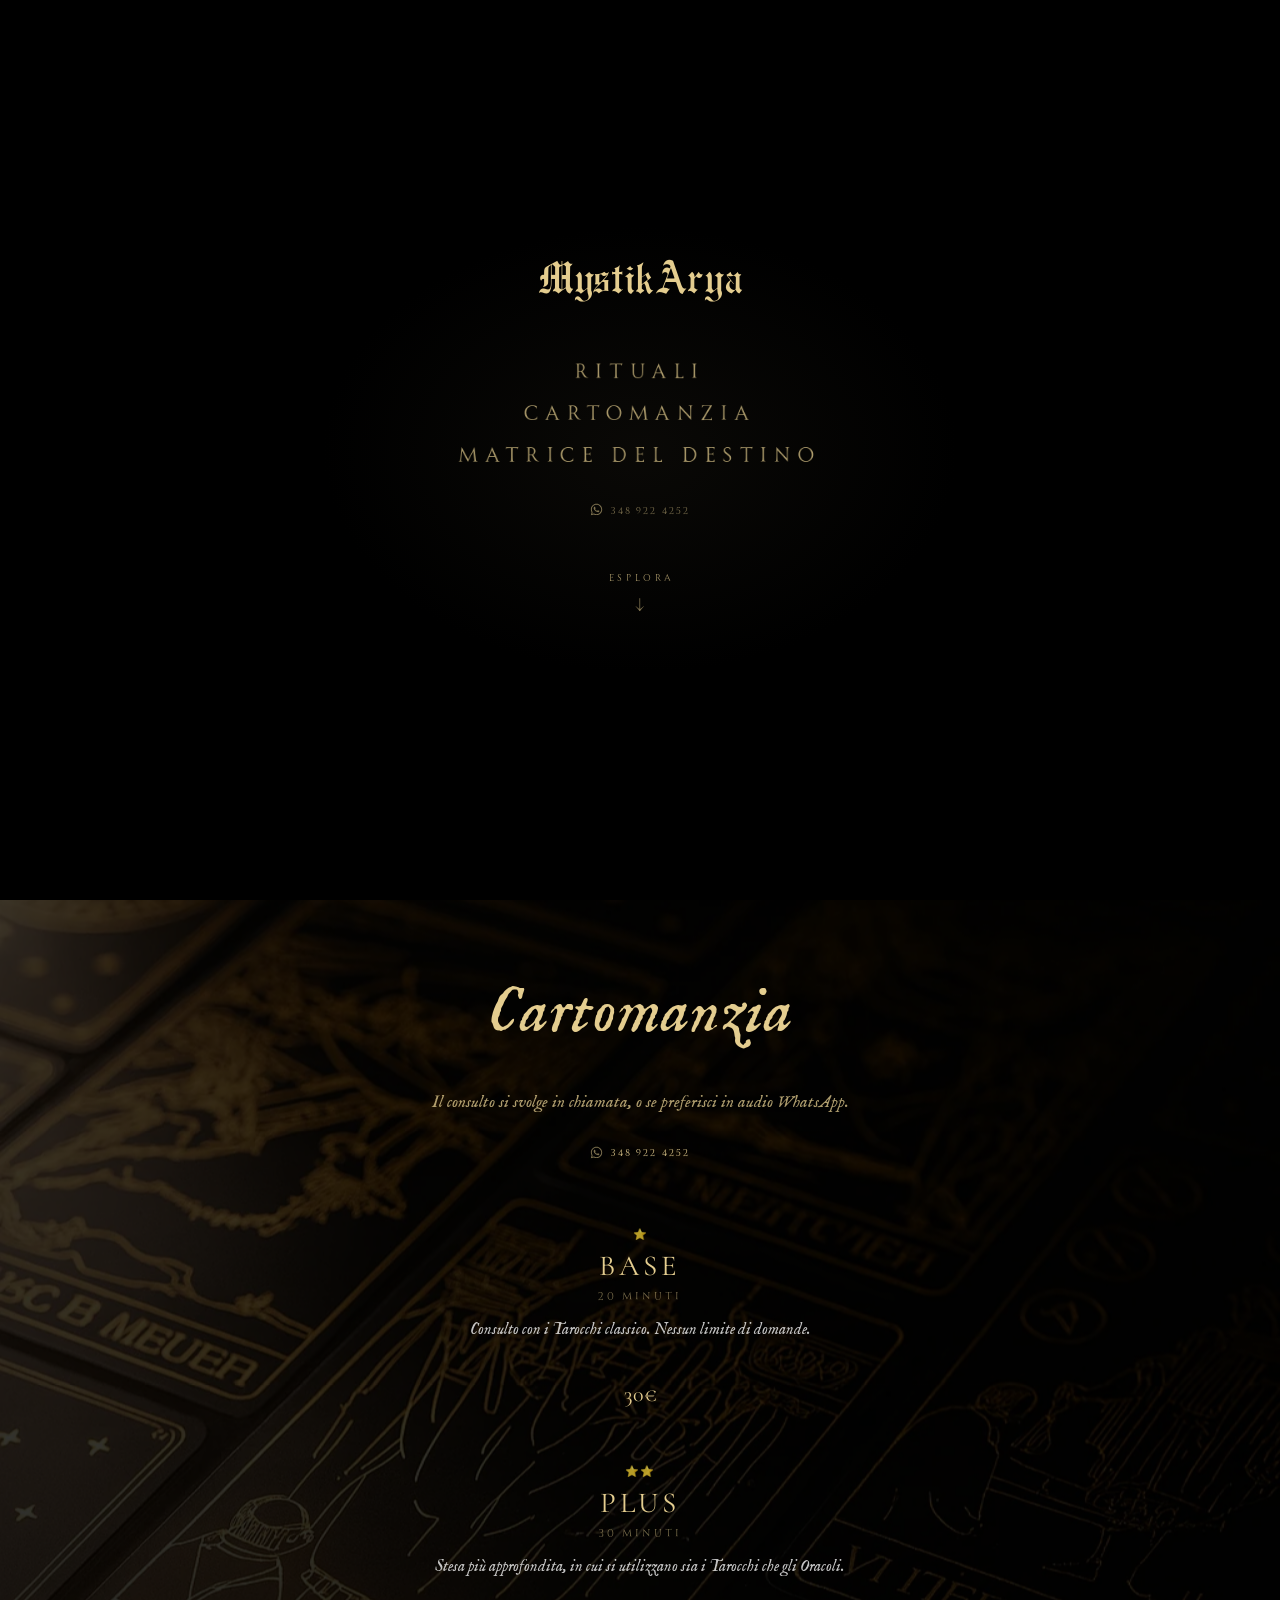
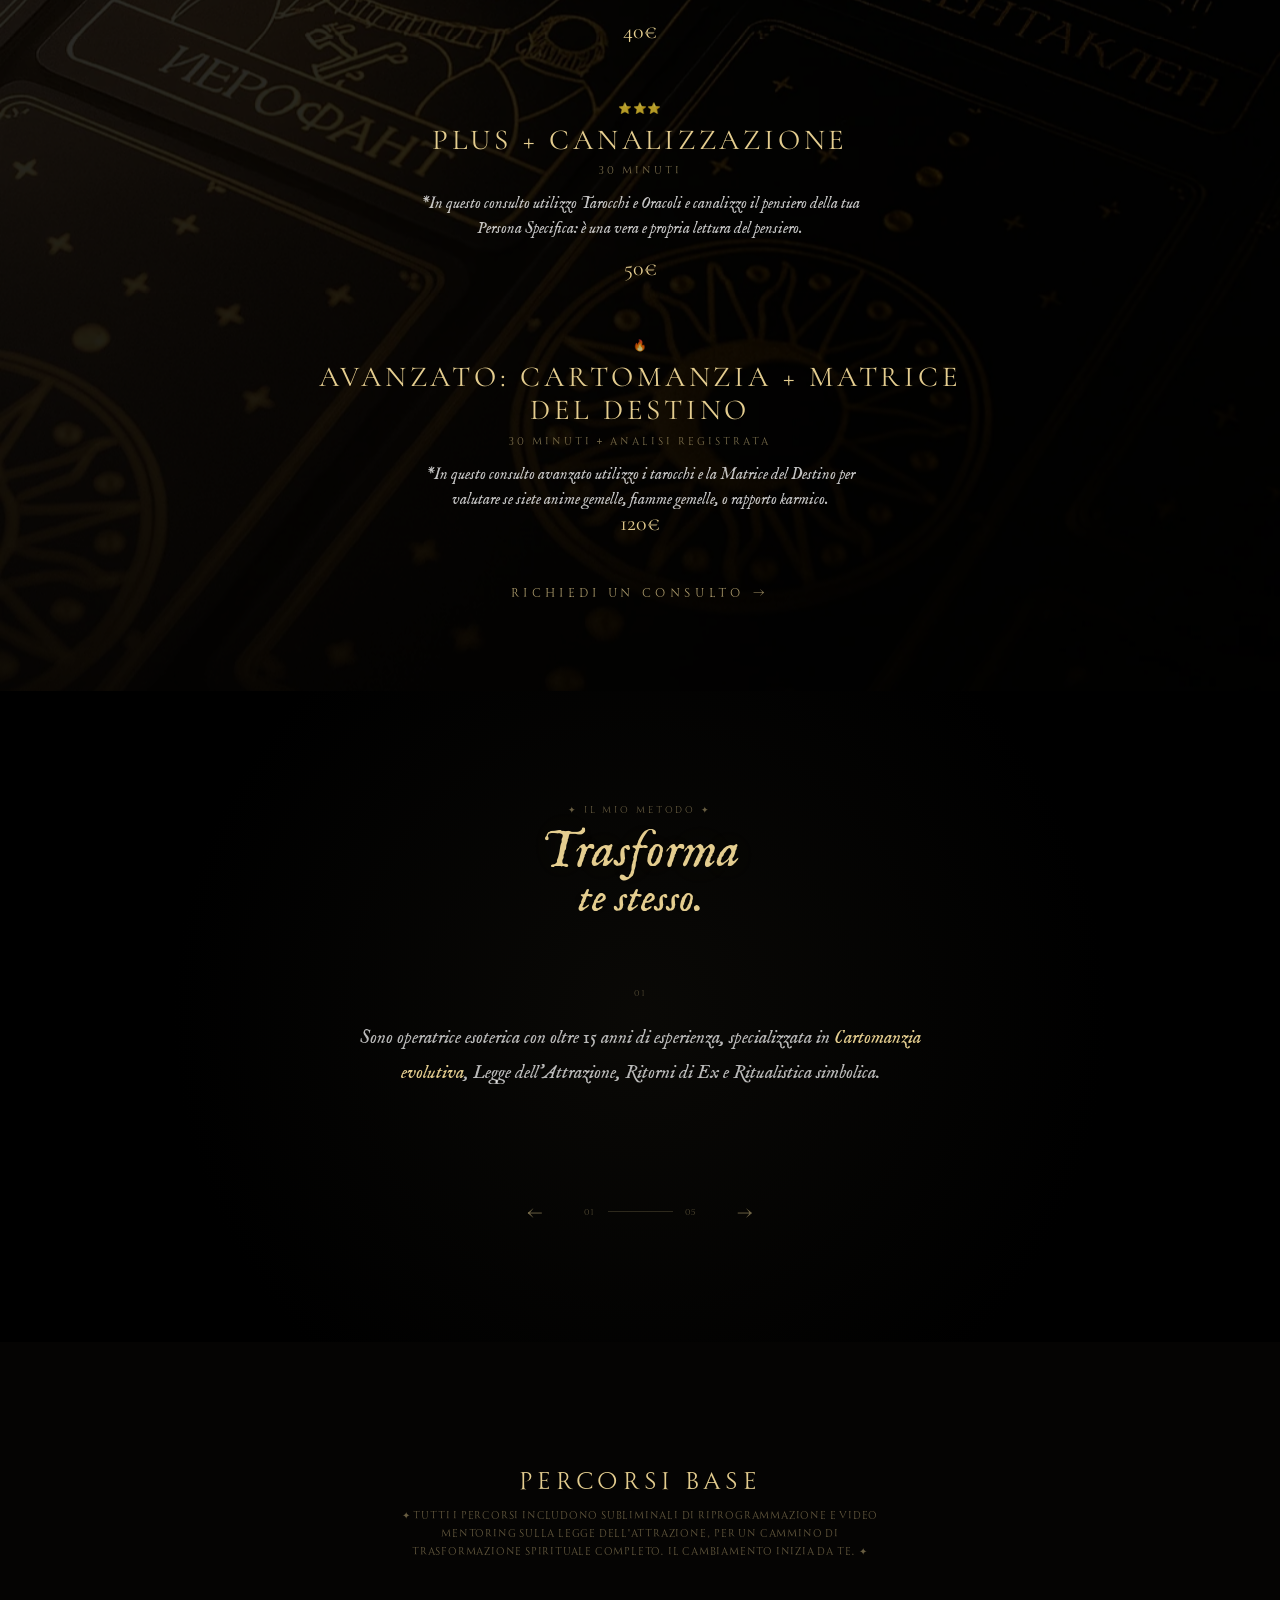
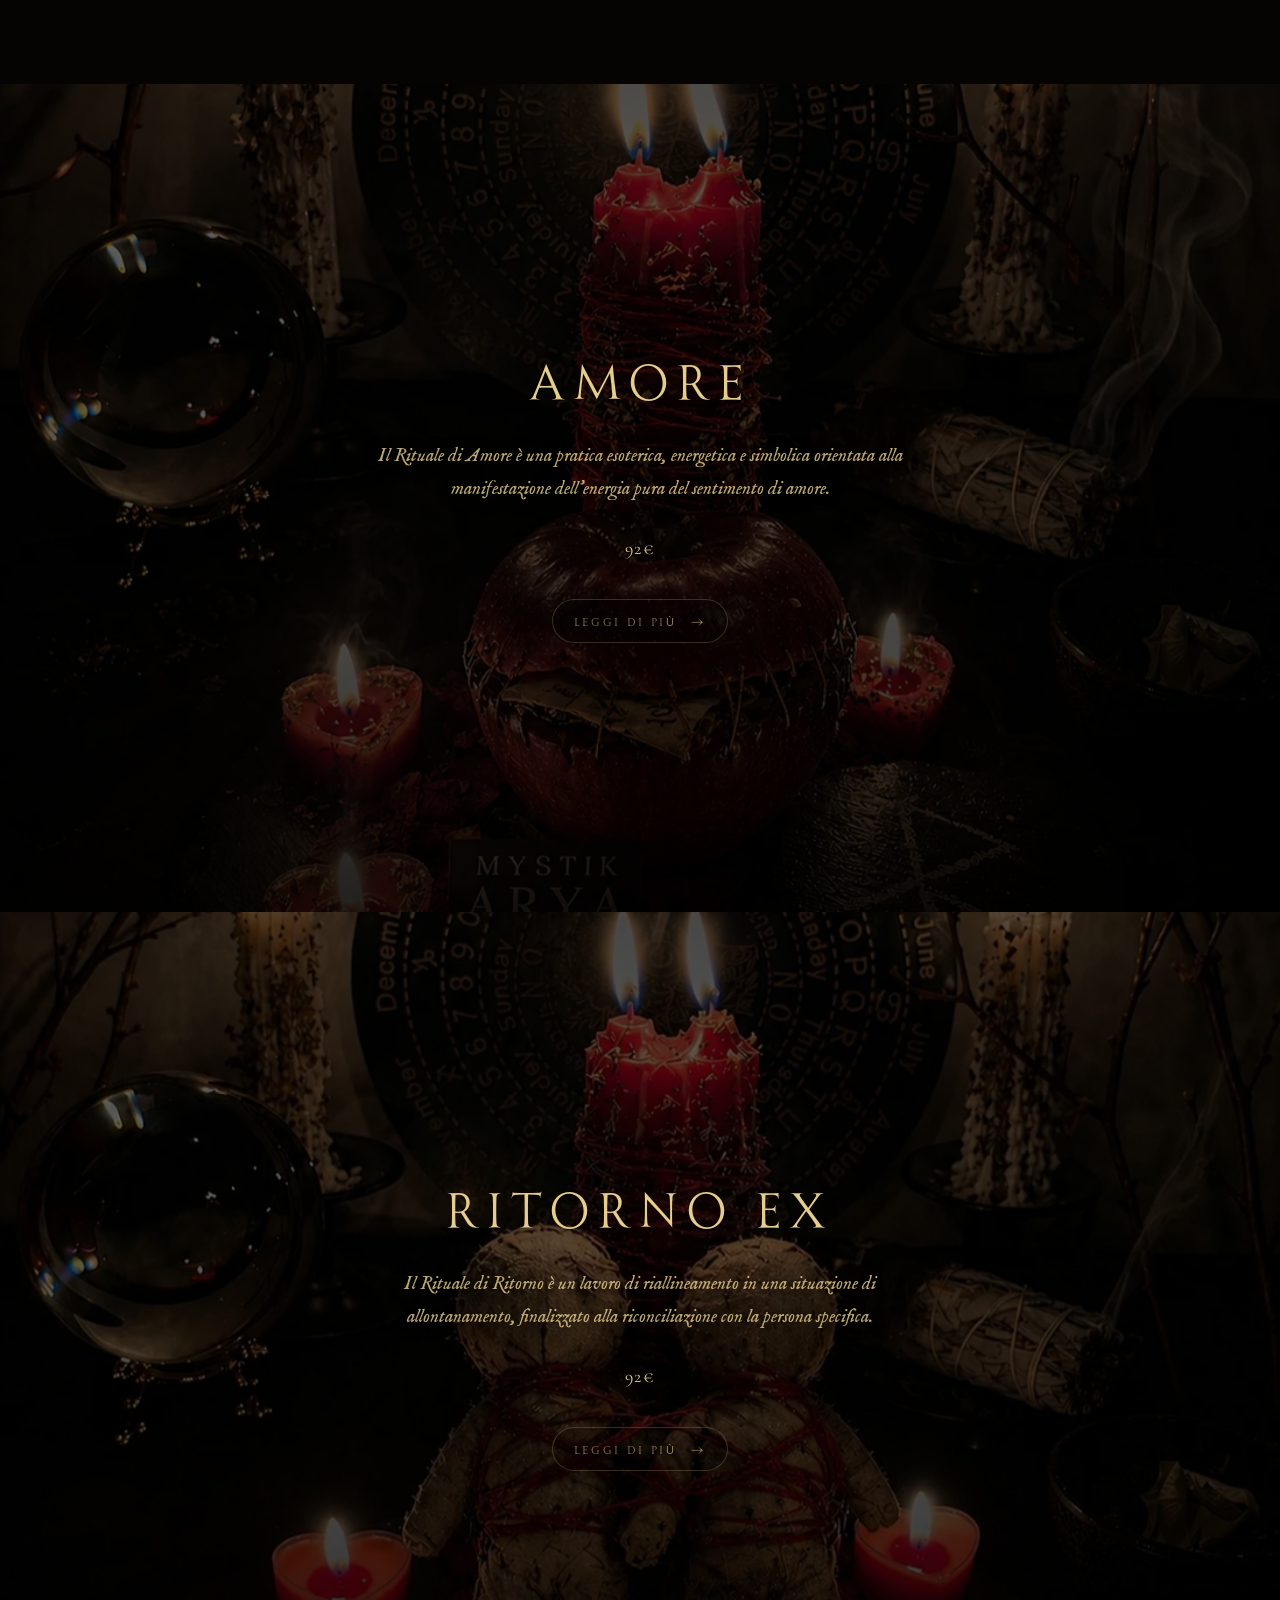
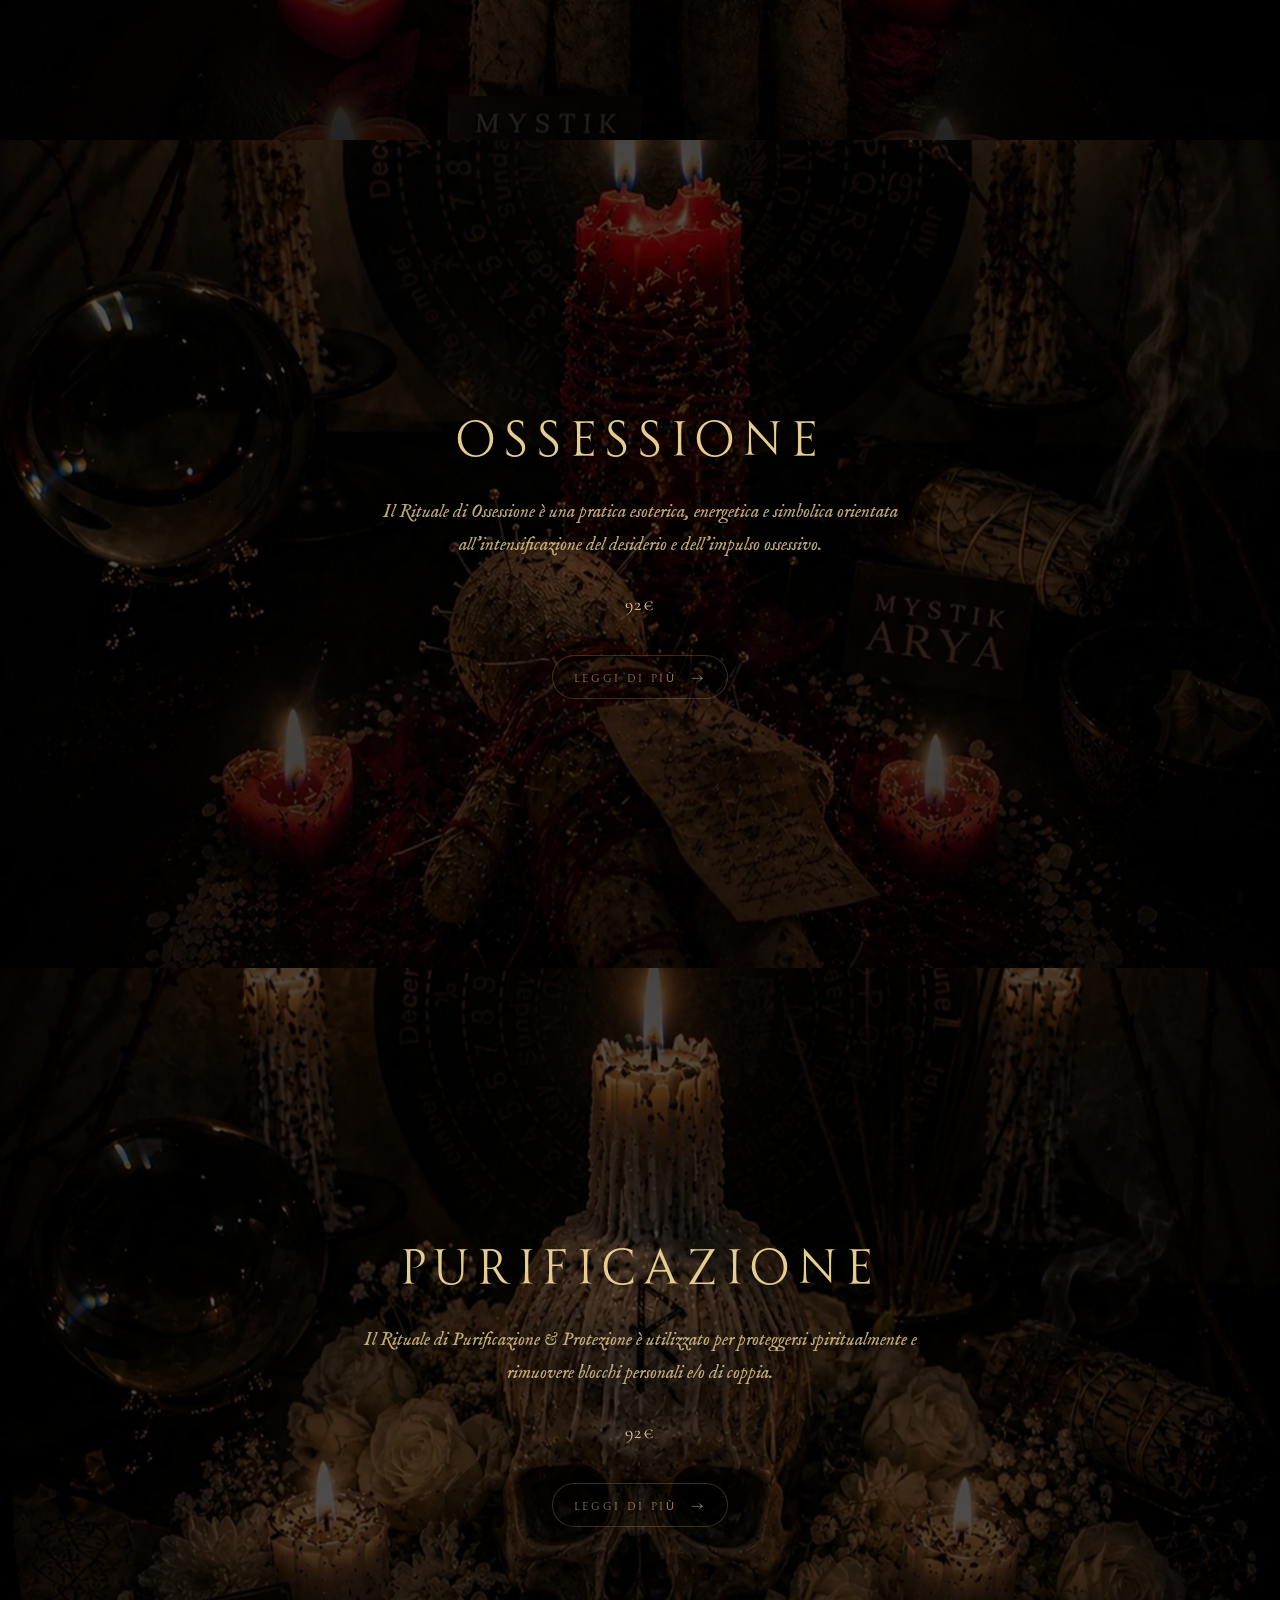
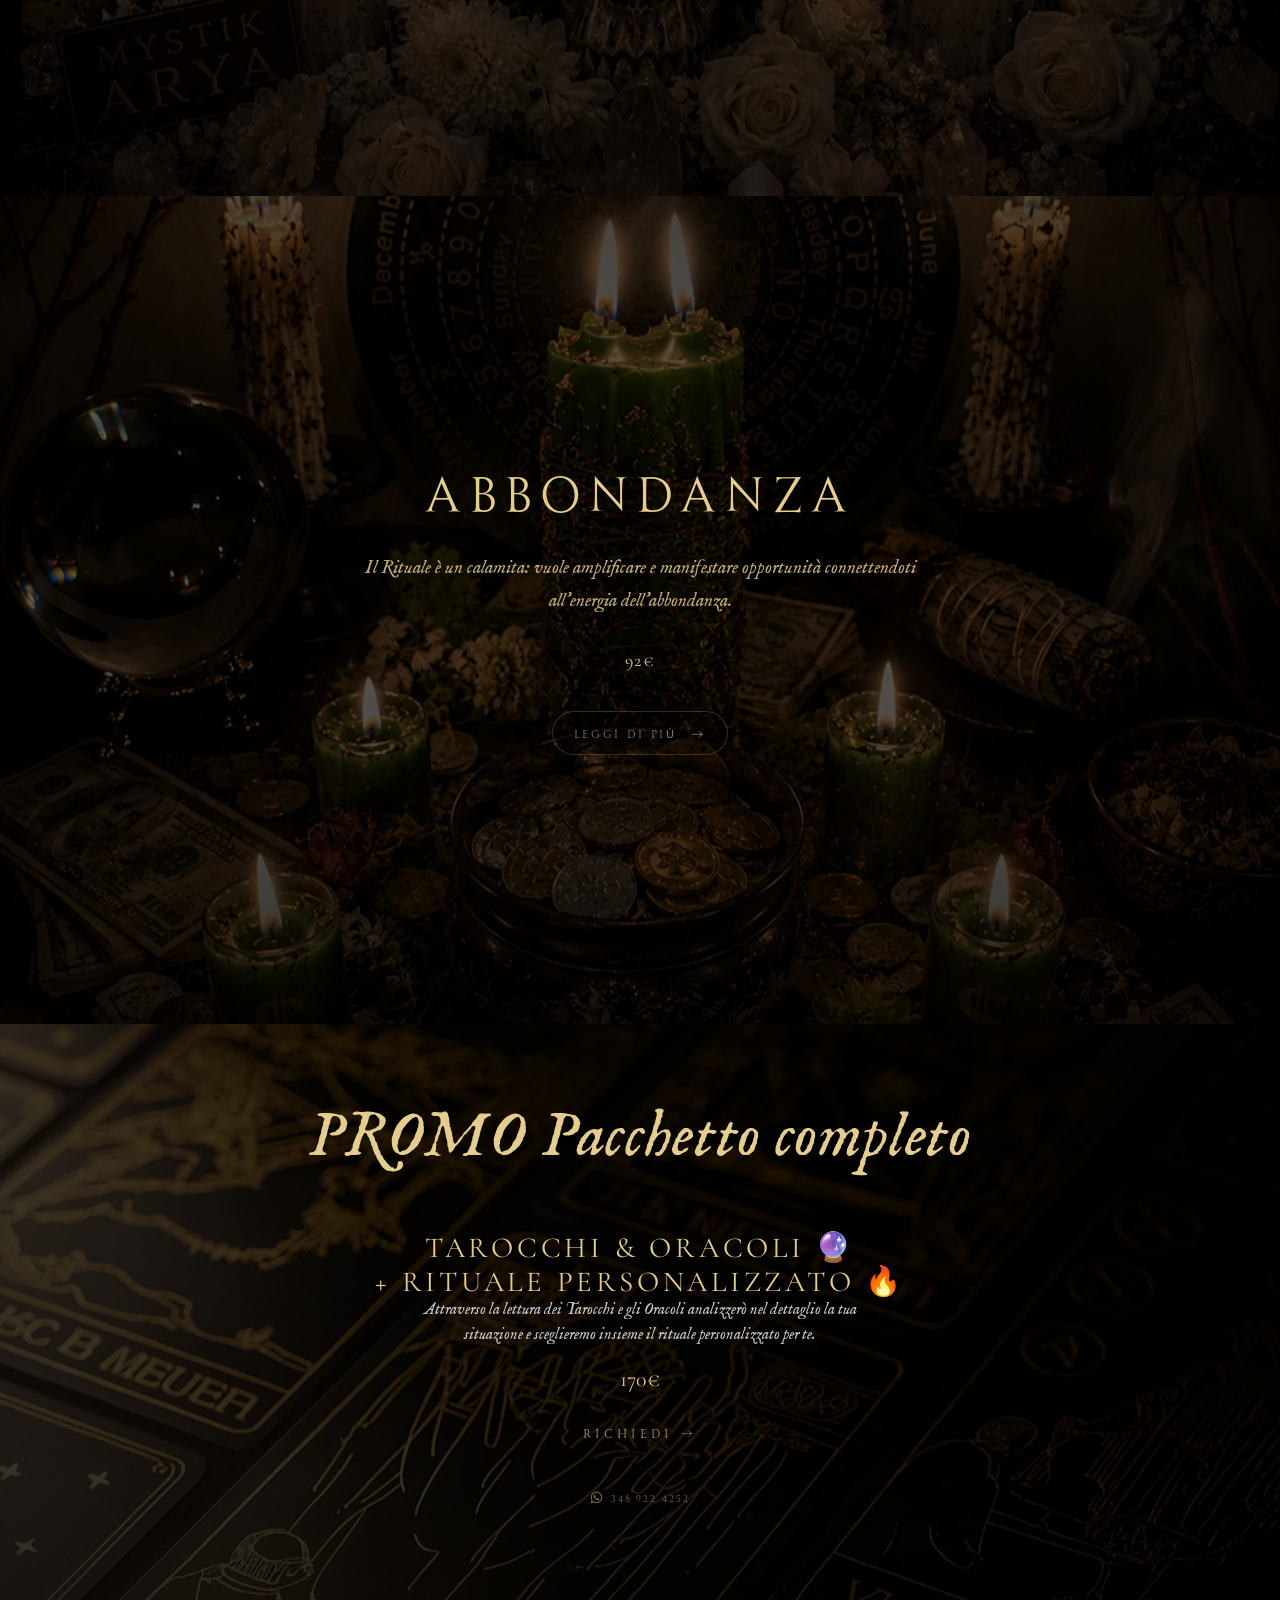
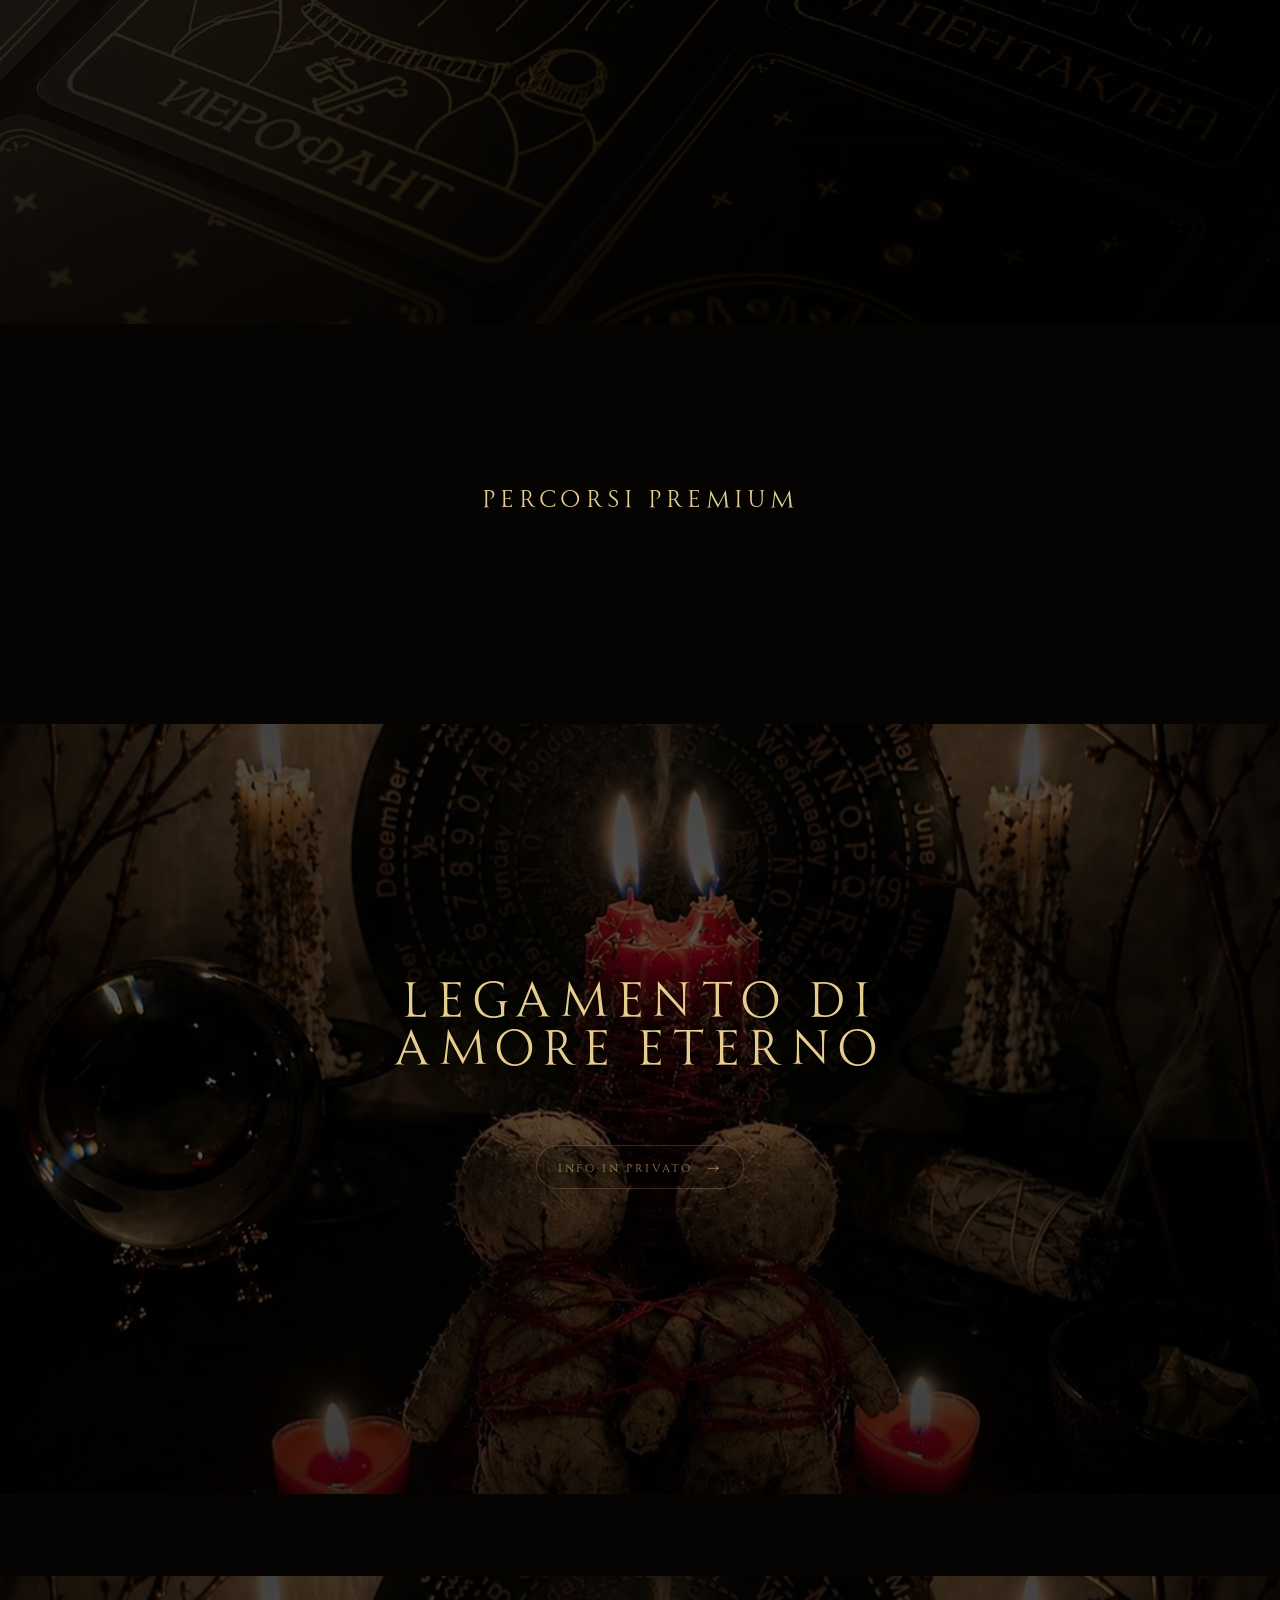
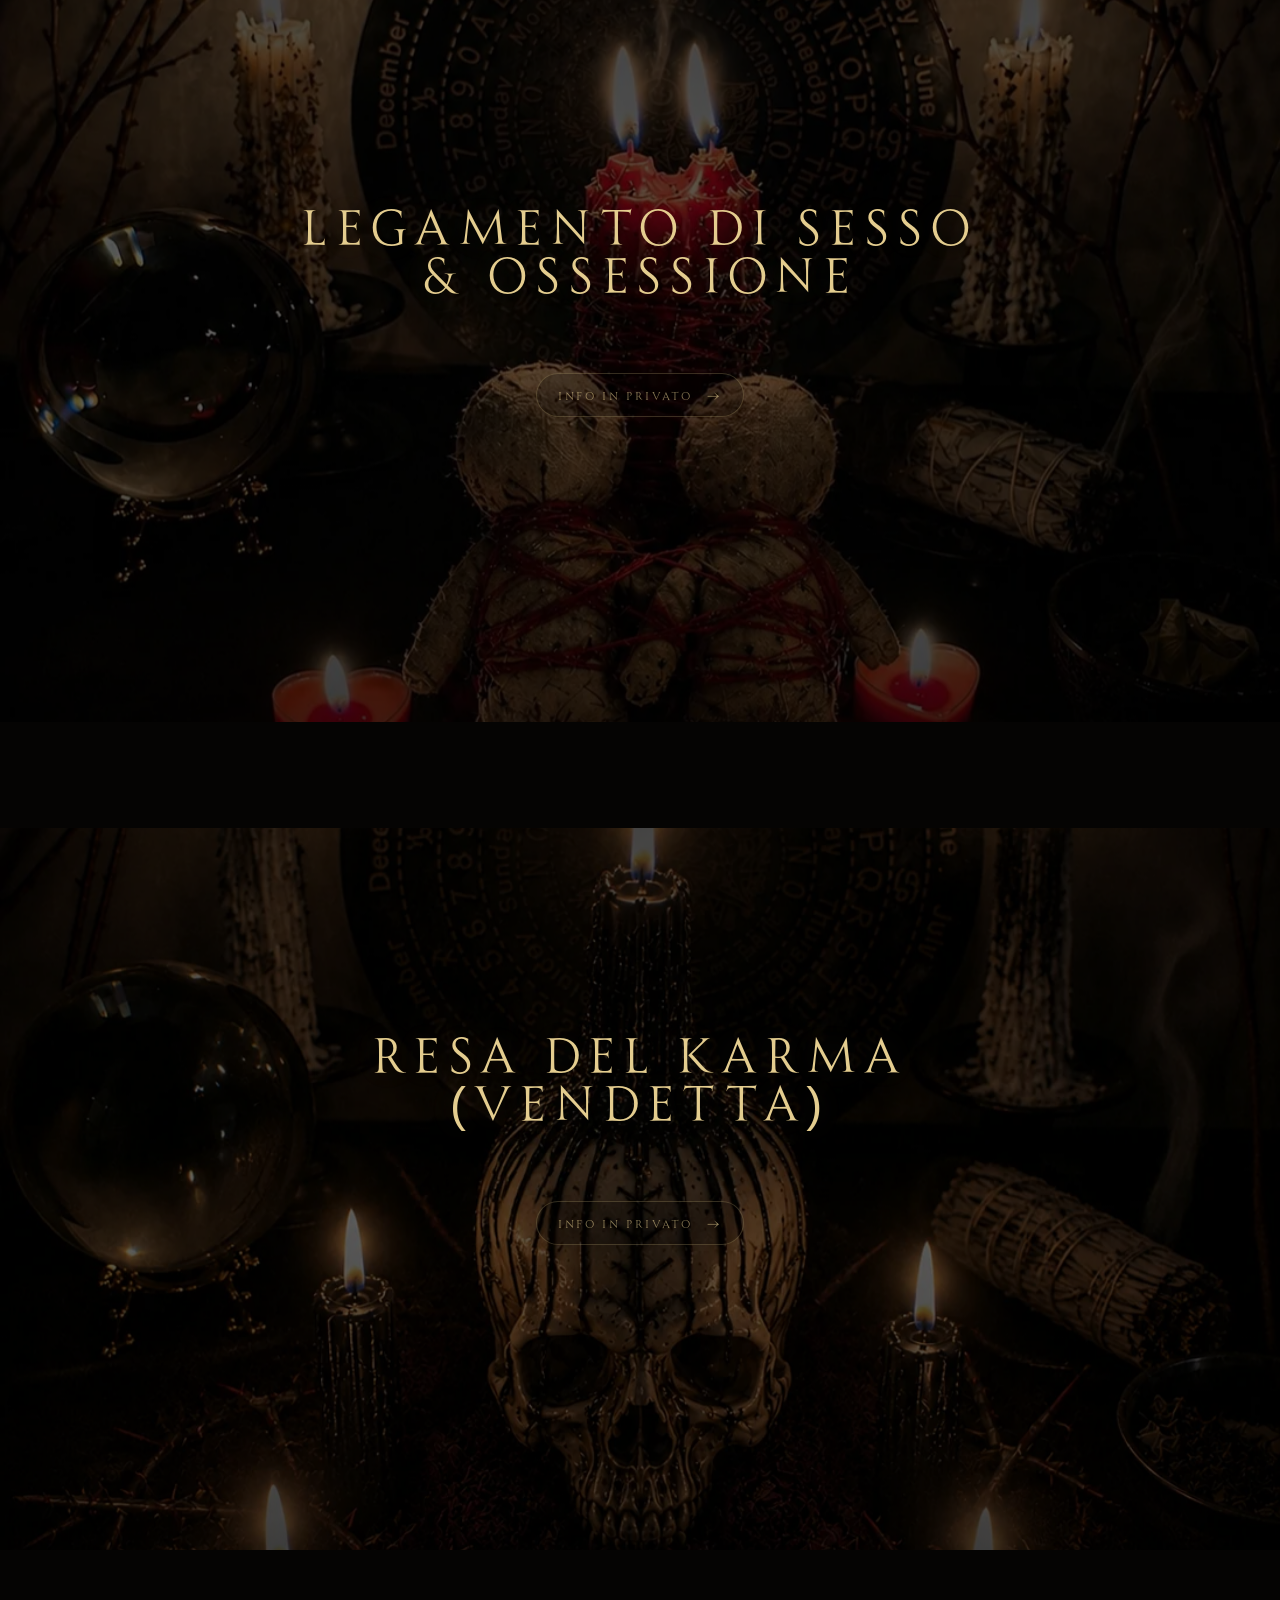
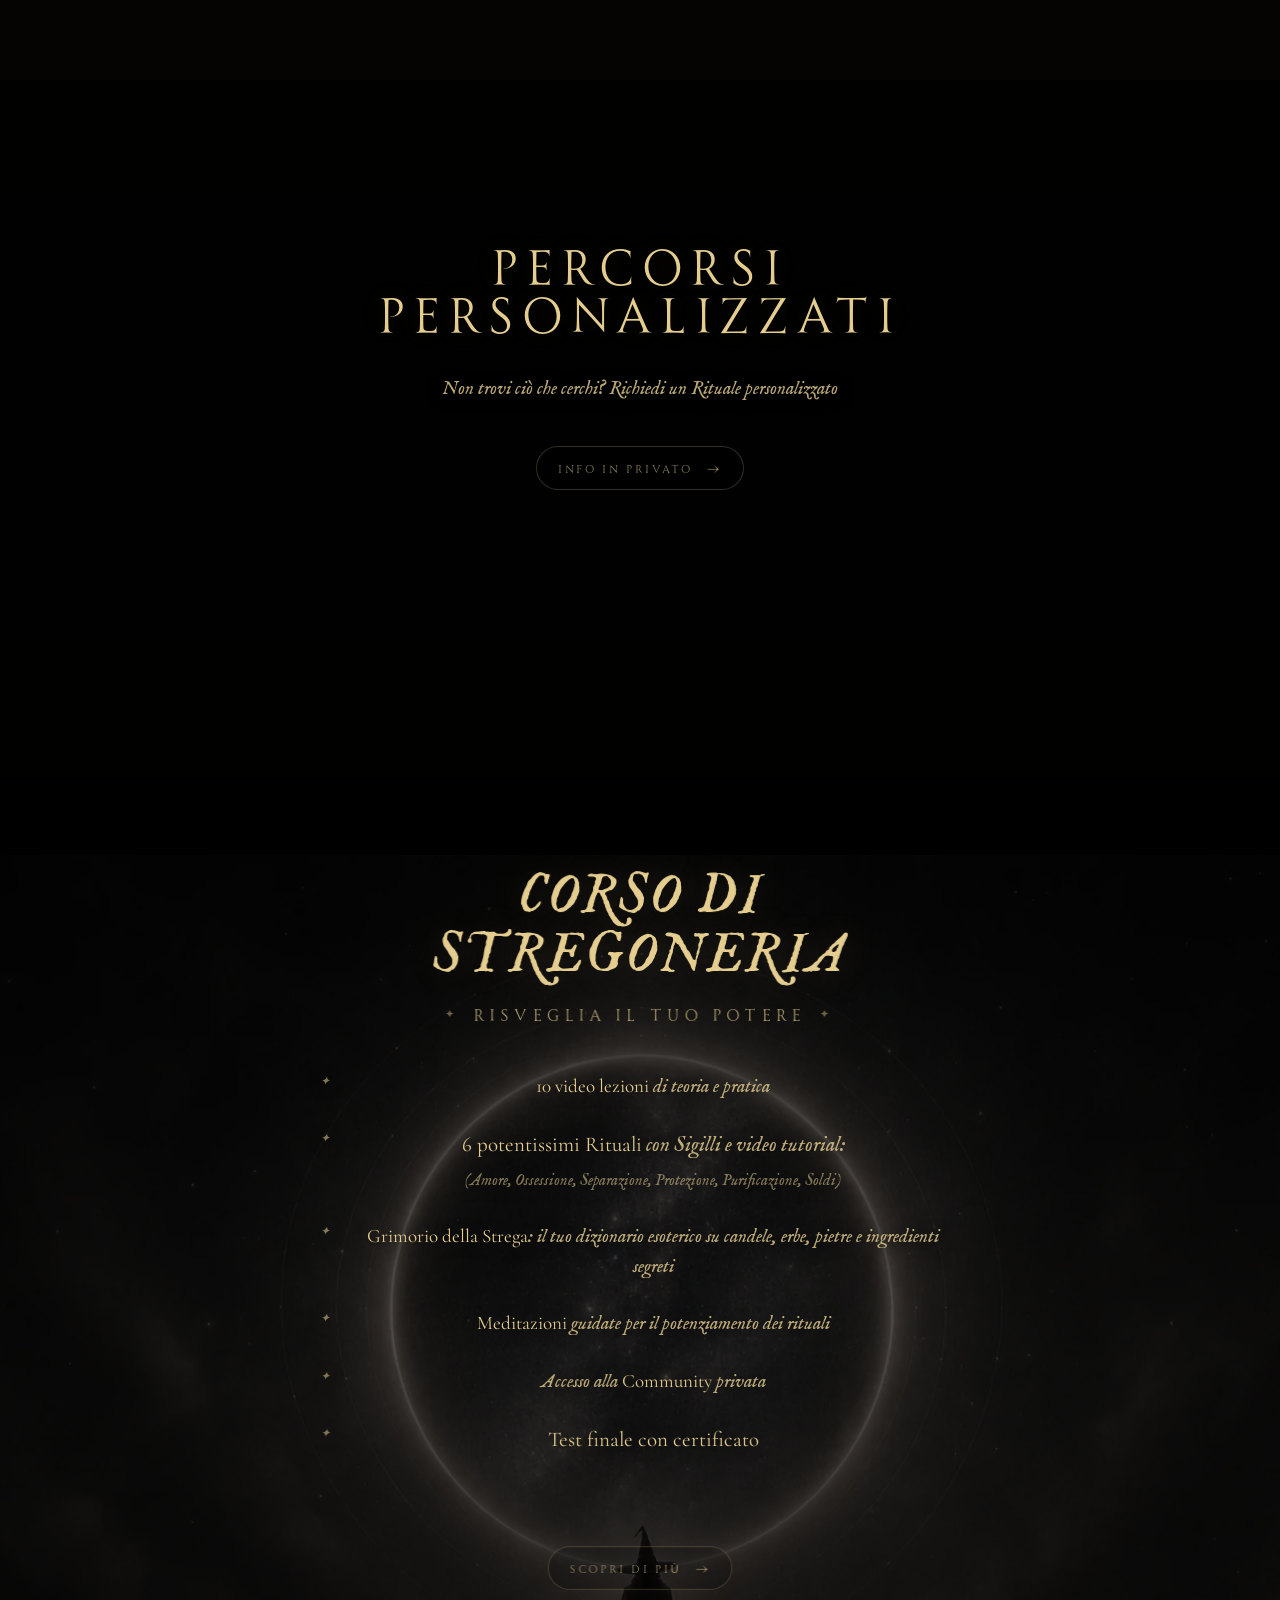
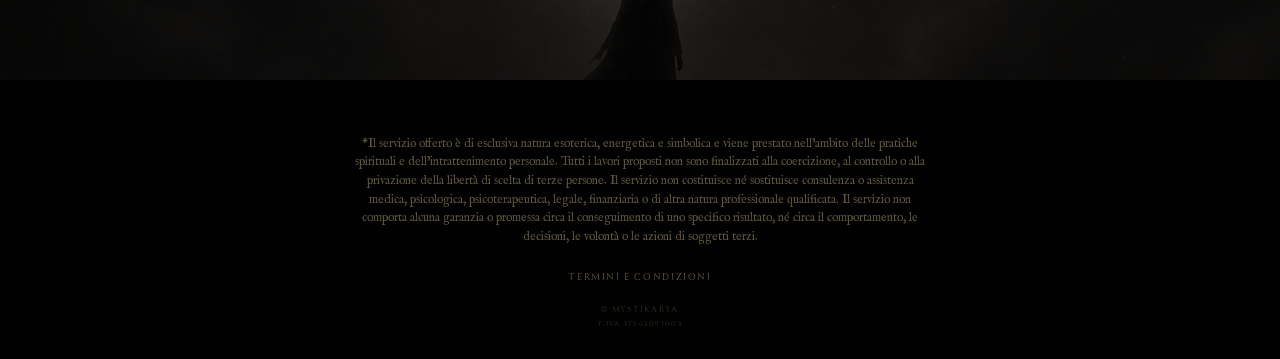
==== commit 1f38cfa4: "Add files via upload" ====
--- a/index.html
+++ b/index.html
@@ -57,7 +57,6 @@
 
         <p class="subtitle">
           Rituali<br>
-          Legamenti<br>
           Cartomanzia<br>
           Matrice del Destino
         </p>
@@ -229,7 +228,7 @@
                 30 minuti
               </p>
  <p class="package-details">
-*In questo consulto leggo i tarocchi e canalizzo il pensiero della tua Persona Specifica, è
+*In questo consulto utilizzo Tarocchi e Oracoli e canalizzo il pensiero della tua Persona Specifica: è
 una vera e propria lettura del pensiero.              </p>
               <div class="package-price">
                 50€
@@ -436,7 +435,7 @@
         <p class="rituali-note">
           ✦ Tutti i percorsi includono Subliminali di riprogrammazione e
             Video Mentoring sulla Legge dell'Attrazione, per un cammino
-            di trasformazione spirituale completo ✦
+            di trasformazione spirituale completo. Il Cambiamento inizia da TE. ✦
         </p>
 
     </div>
@@ -543,8 +542,7 @@
                 </h3>
 
                 <p class="rituale-description">
-                    Il Rituale di Purificazione è utilizzato per proteggere e rimuovere energie
-negative, blocchi personali e/o di coppia.
+                    Il Rituale di Purificazione & Protezione è utilizzato per proteggersi spiritualmente e rimuovere blocchi personali e/o di coppia.
                 </p>
 
                 <div class="rituale-price">
@@ -855,6 +853,7 @@
 
     <div class="footer-copy">
       © MystikArya
+      <br><small>P.IVA 17562091003</small>
     </div>
 
   </div>
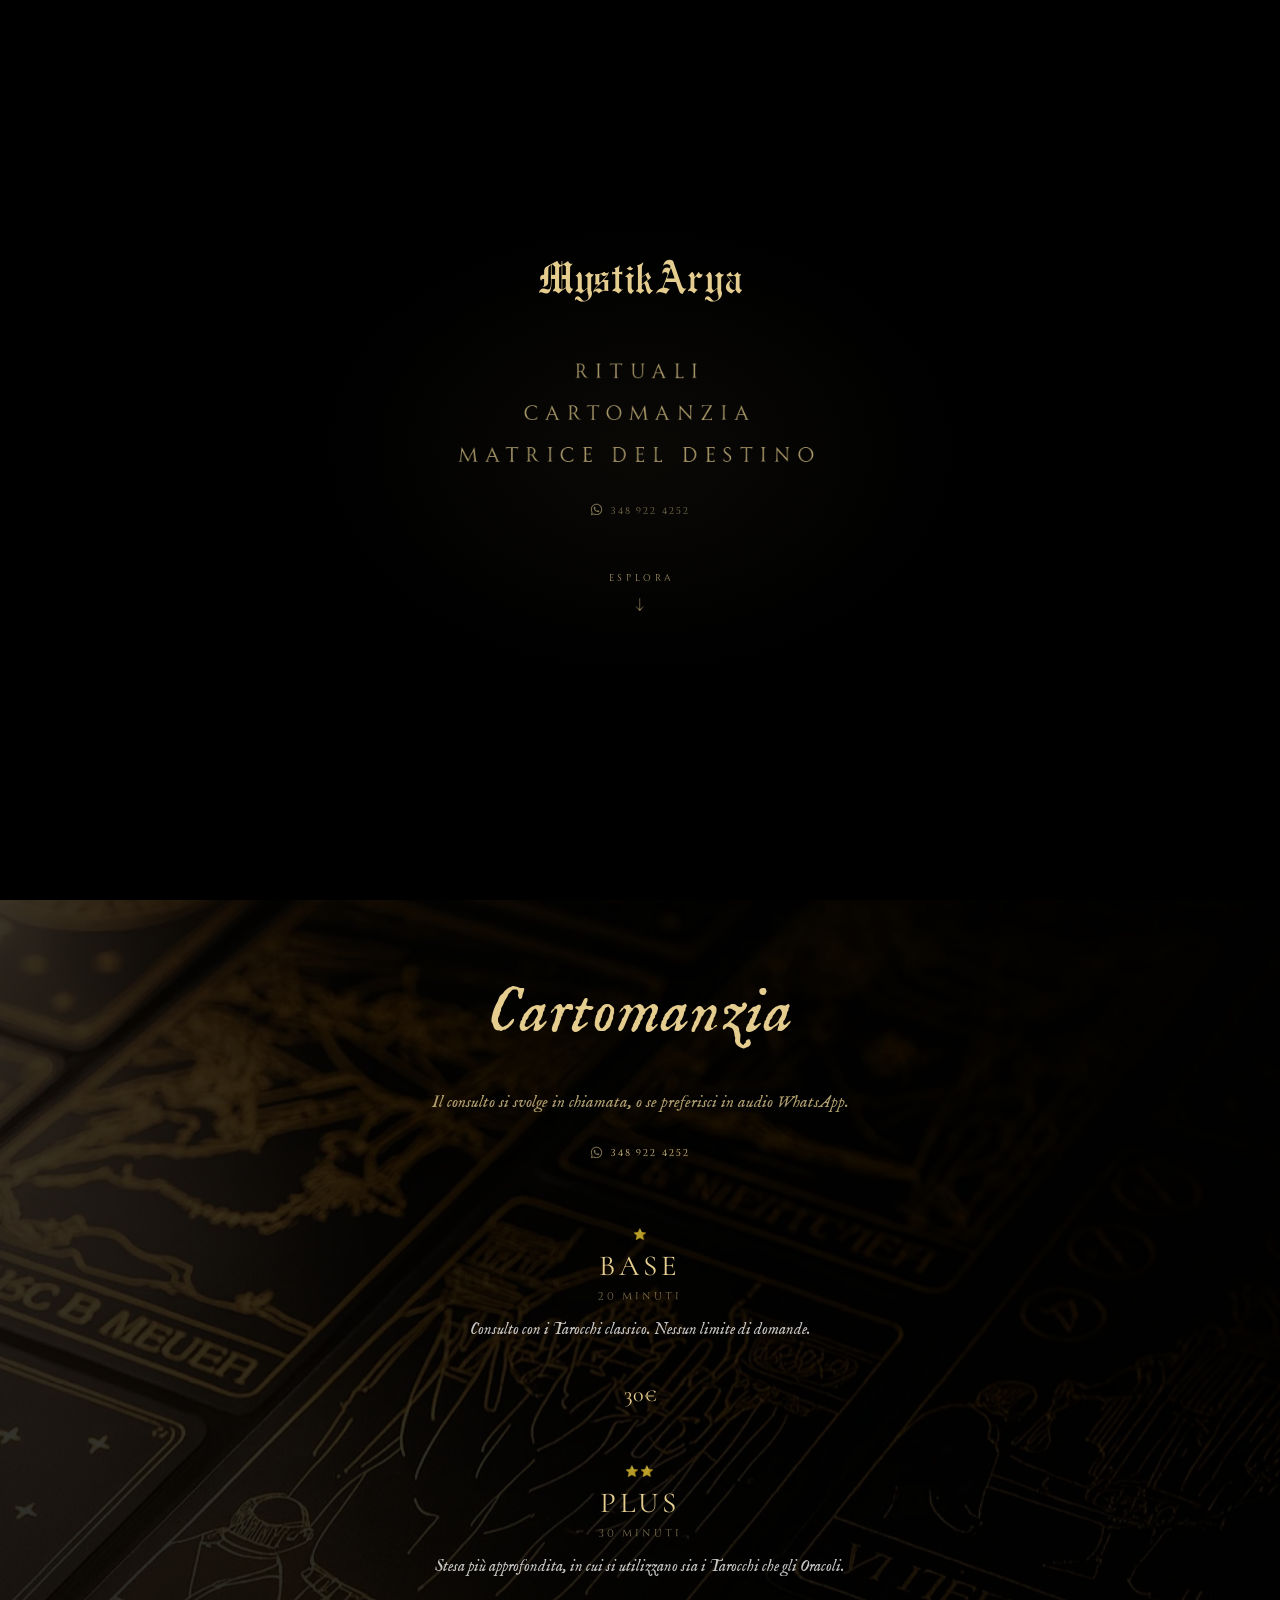
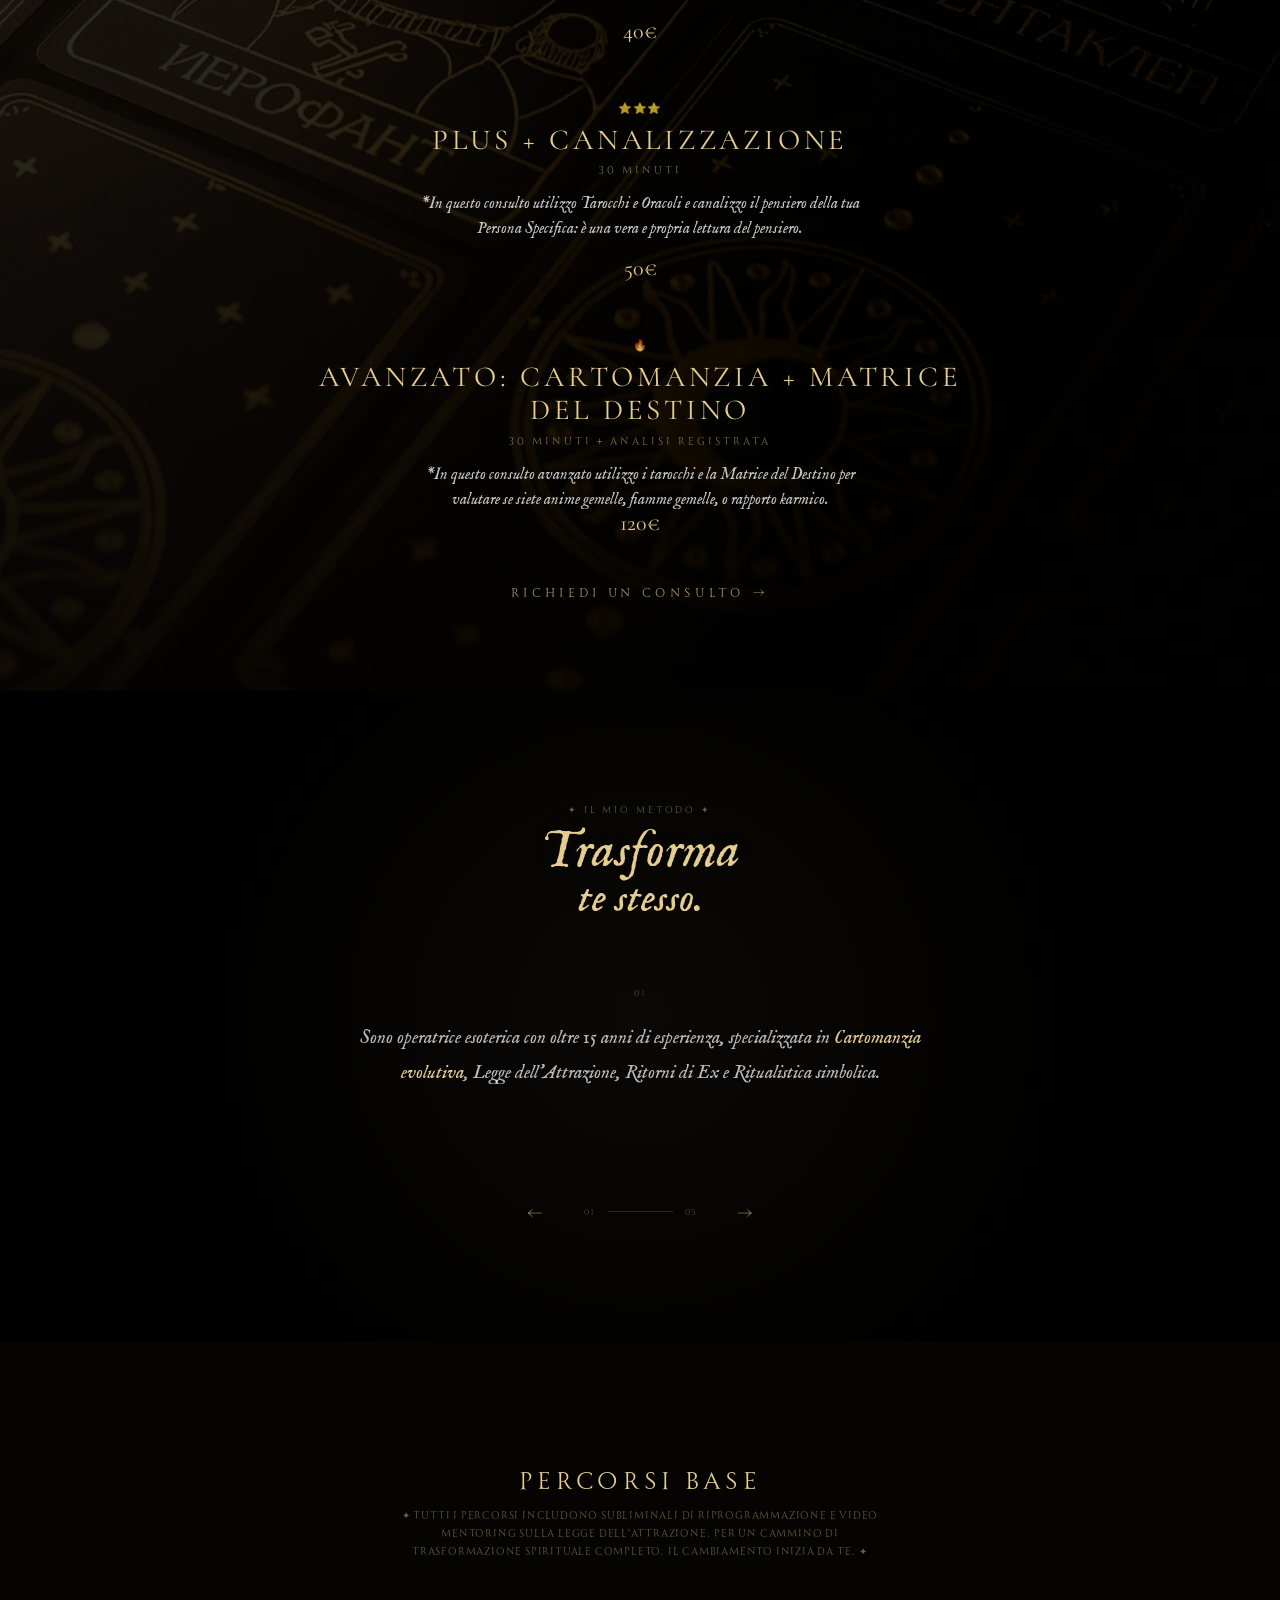
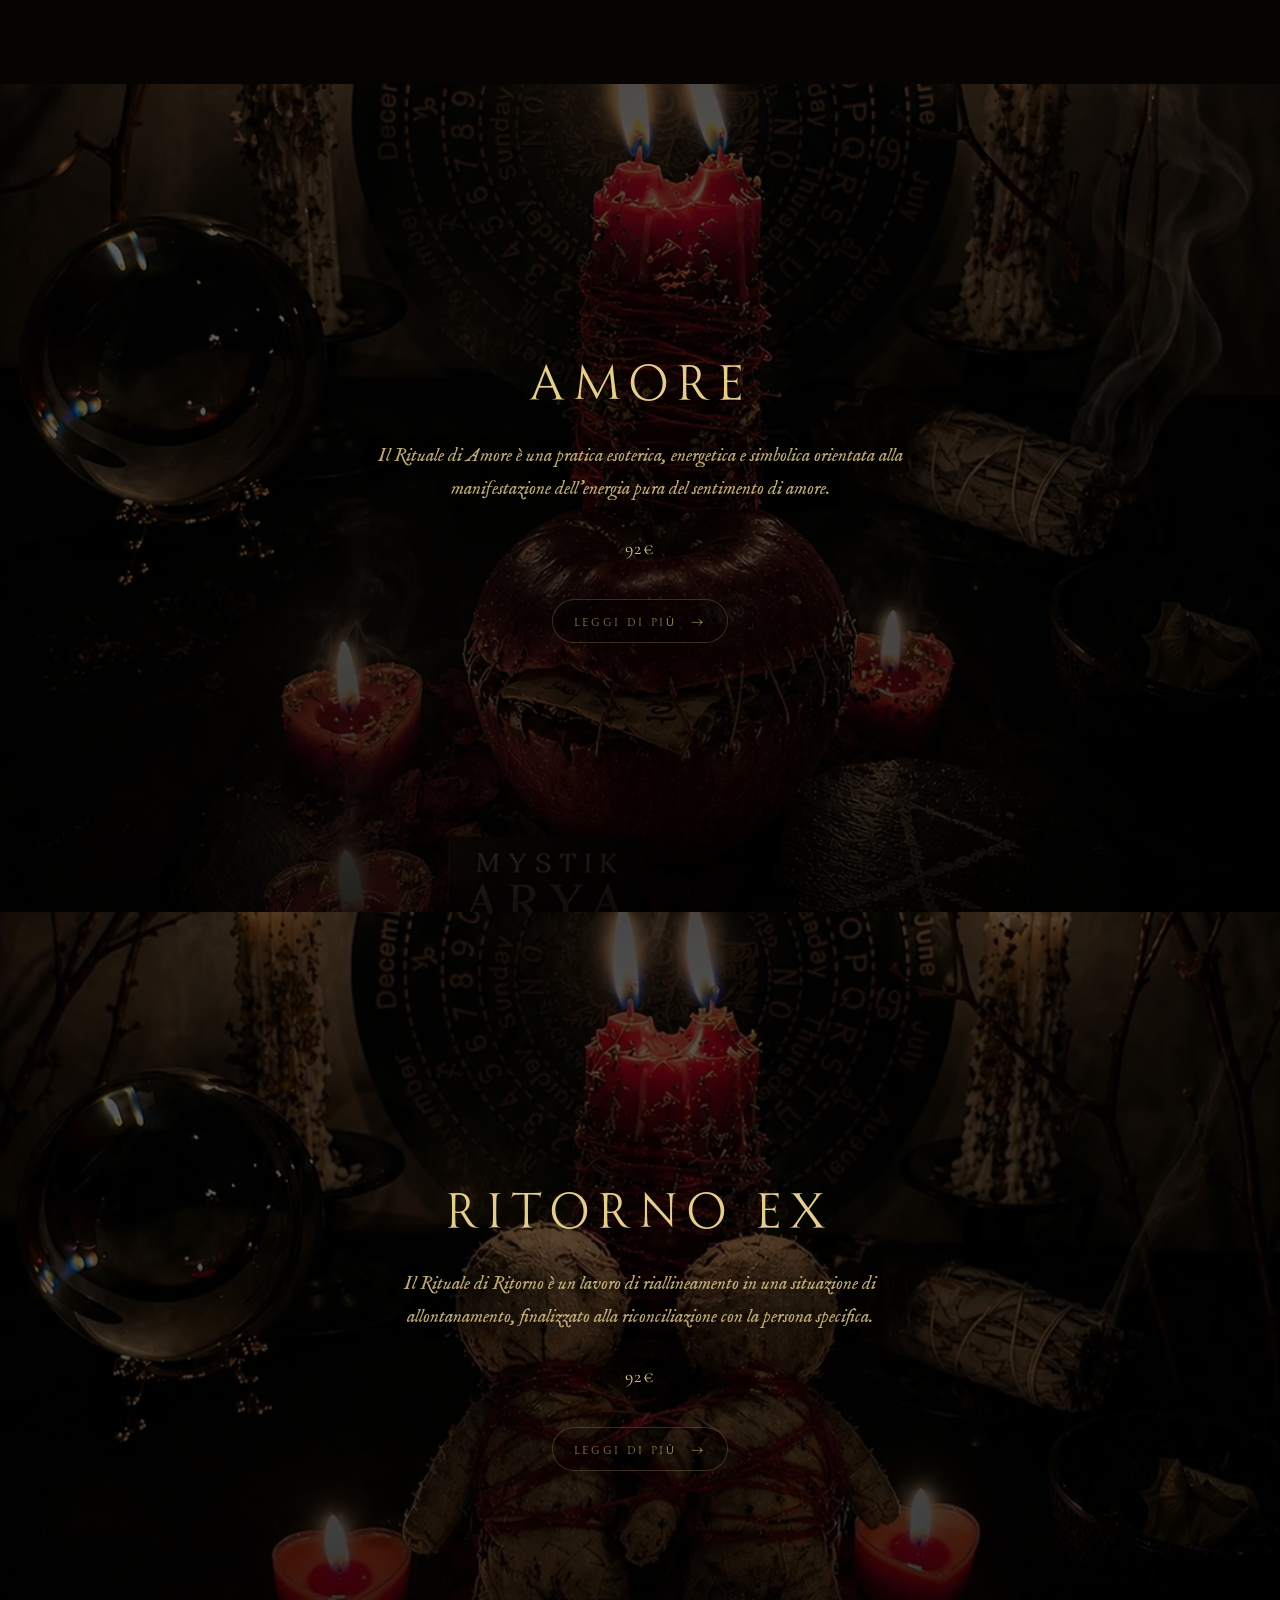
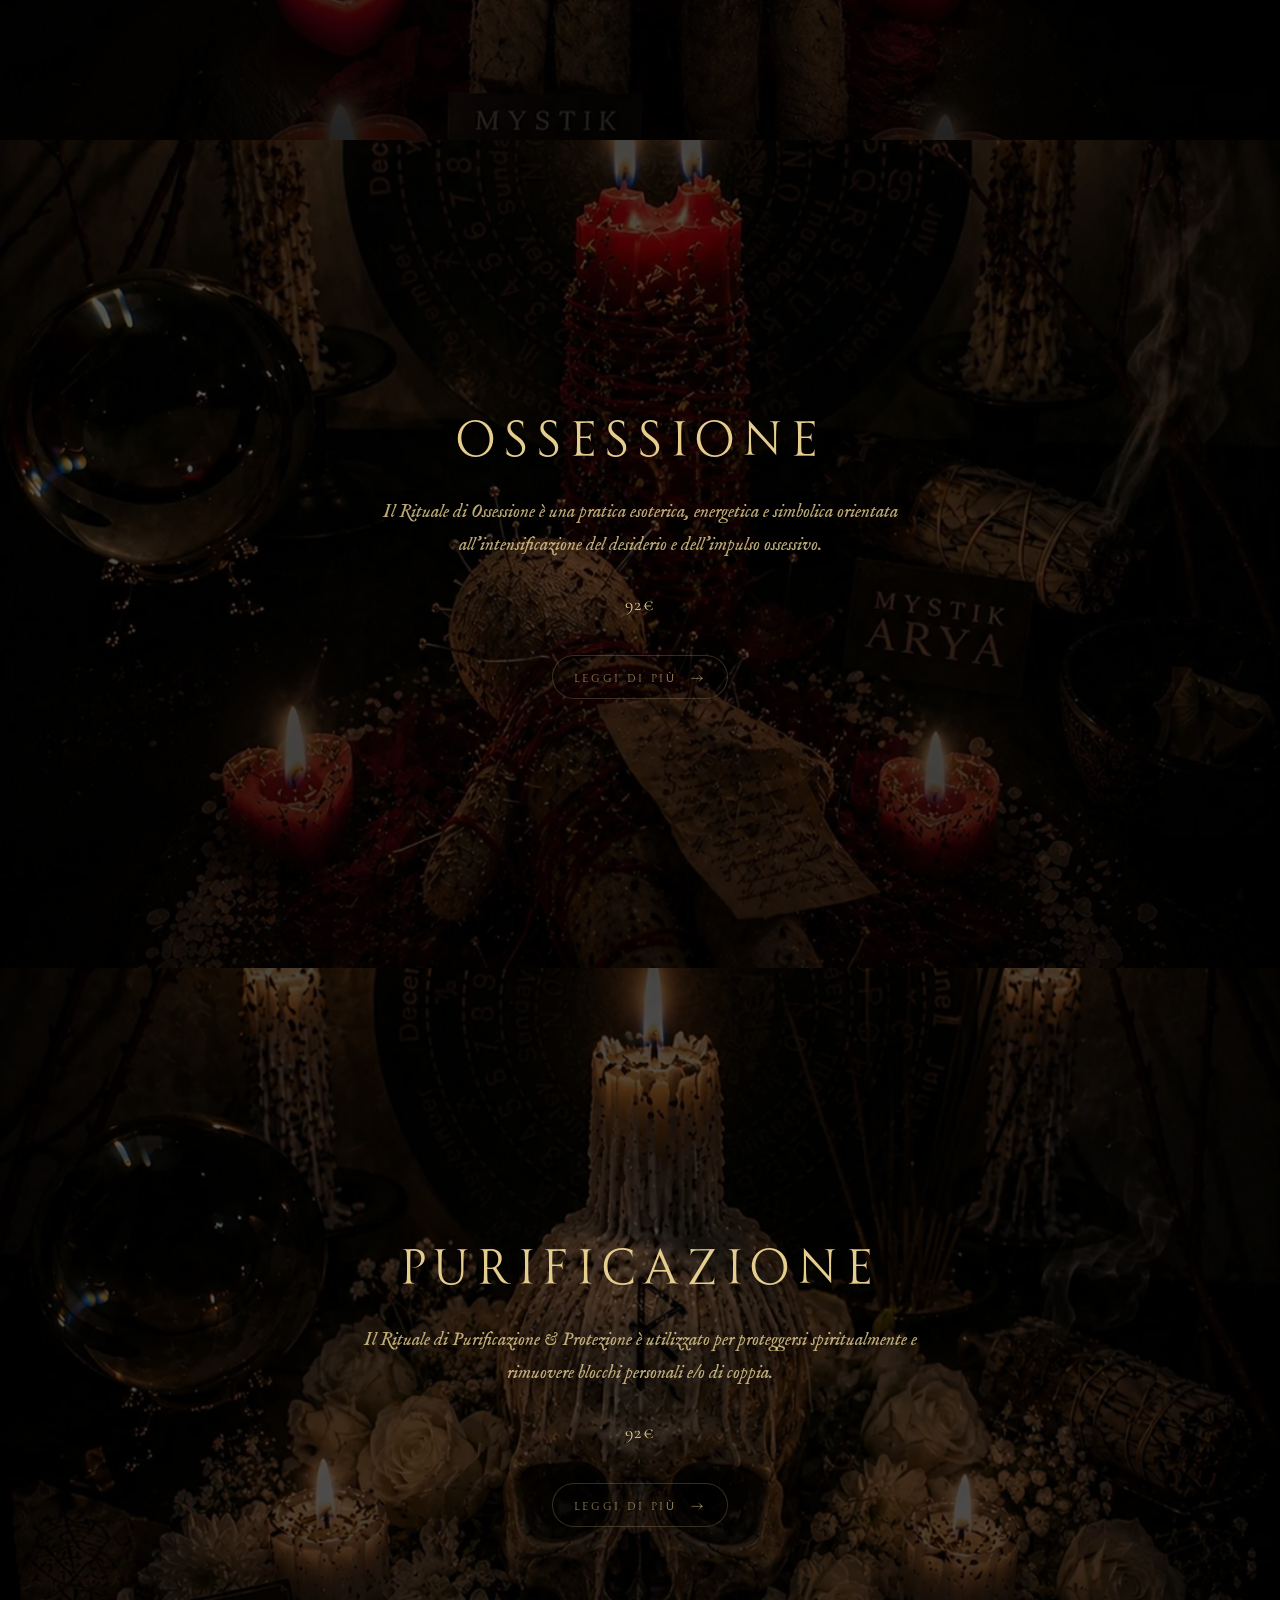
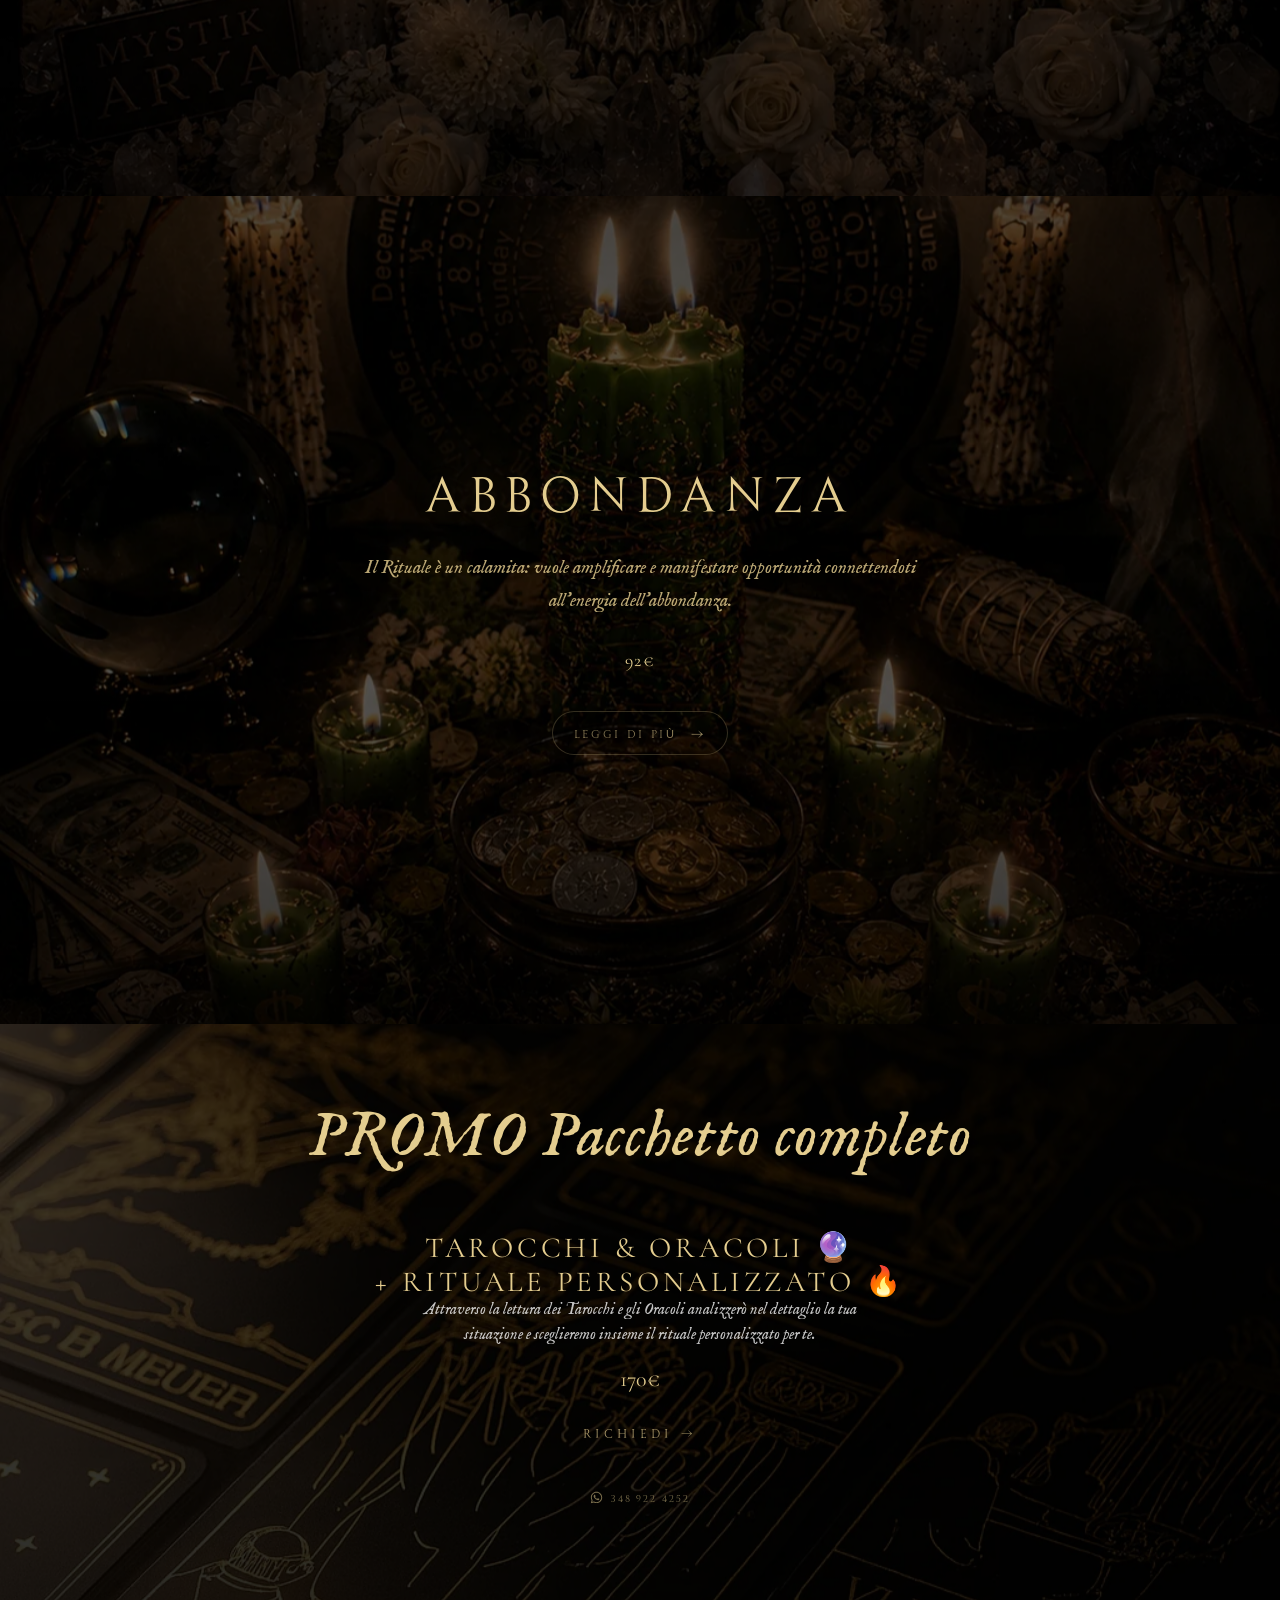
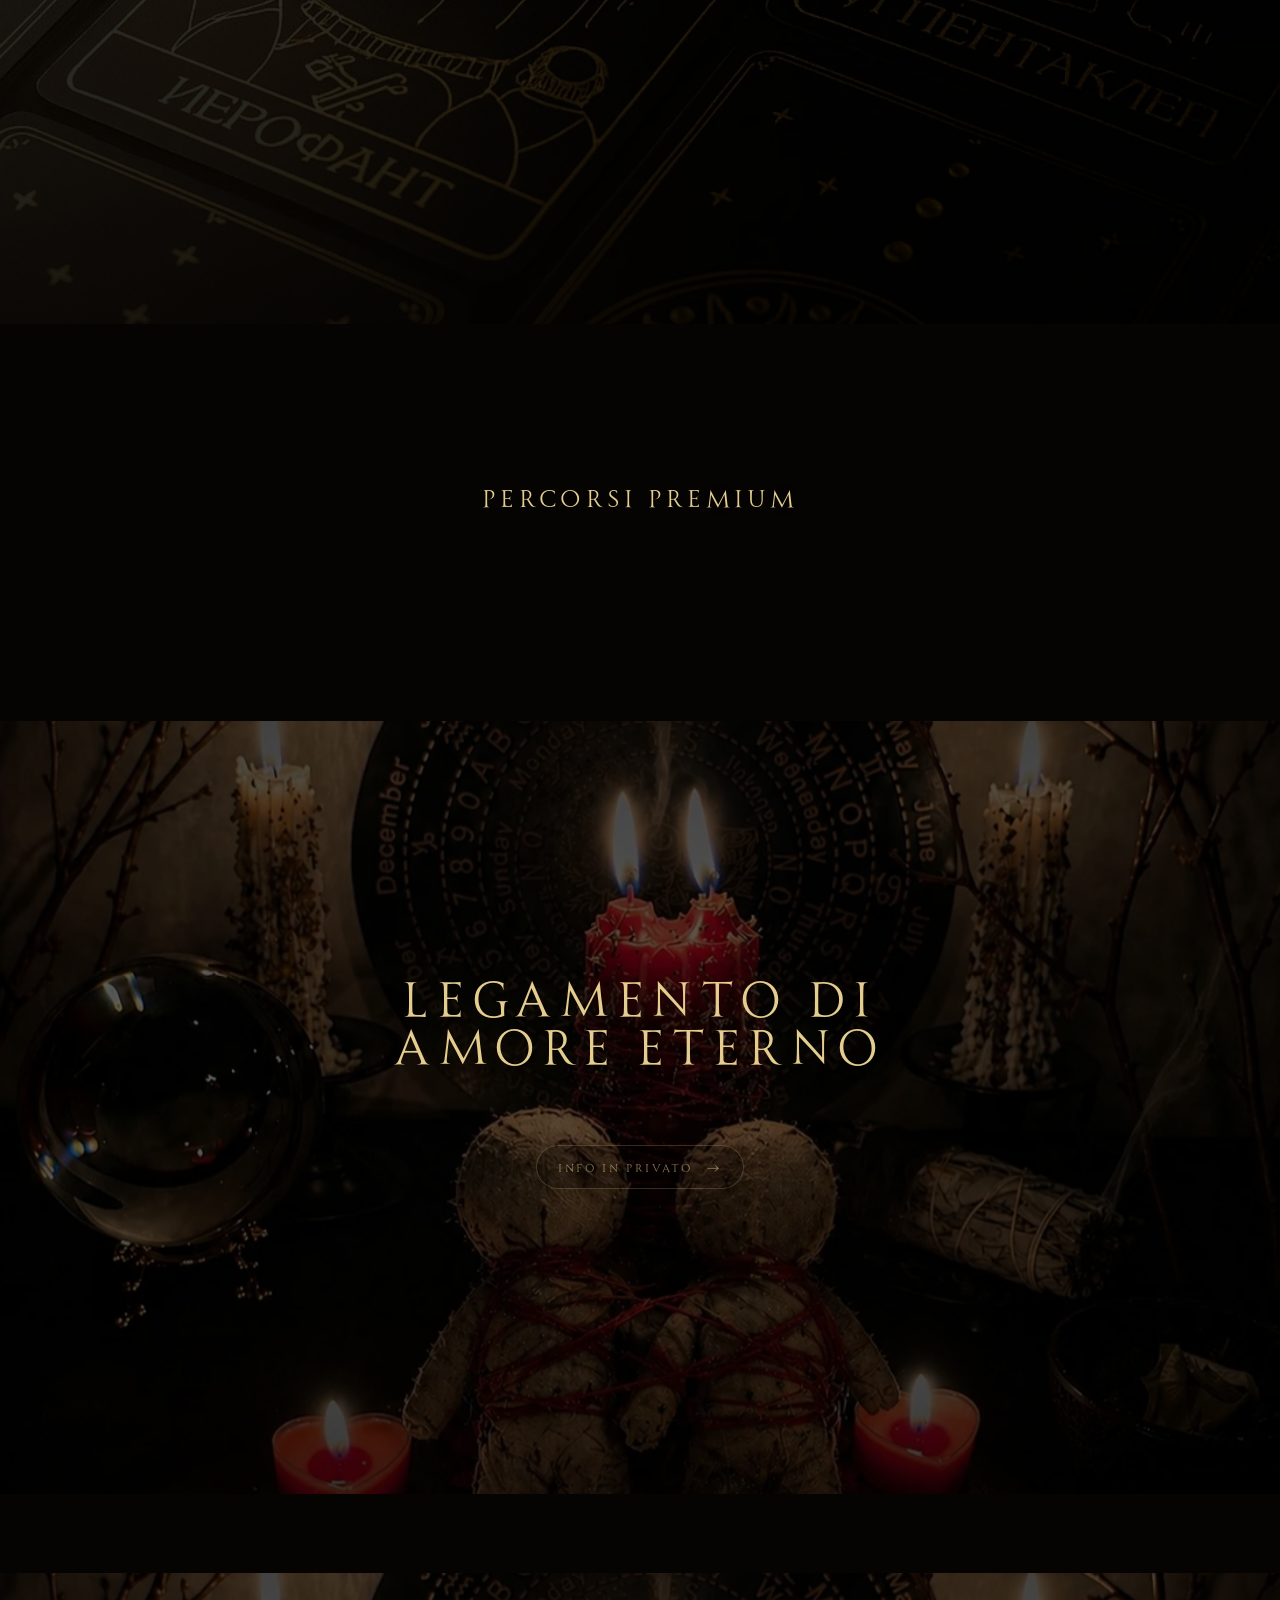
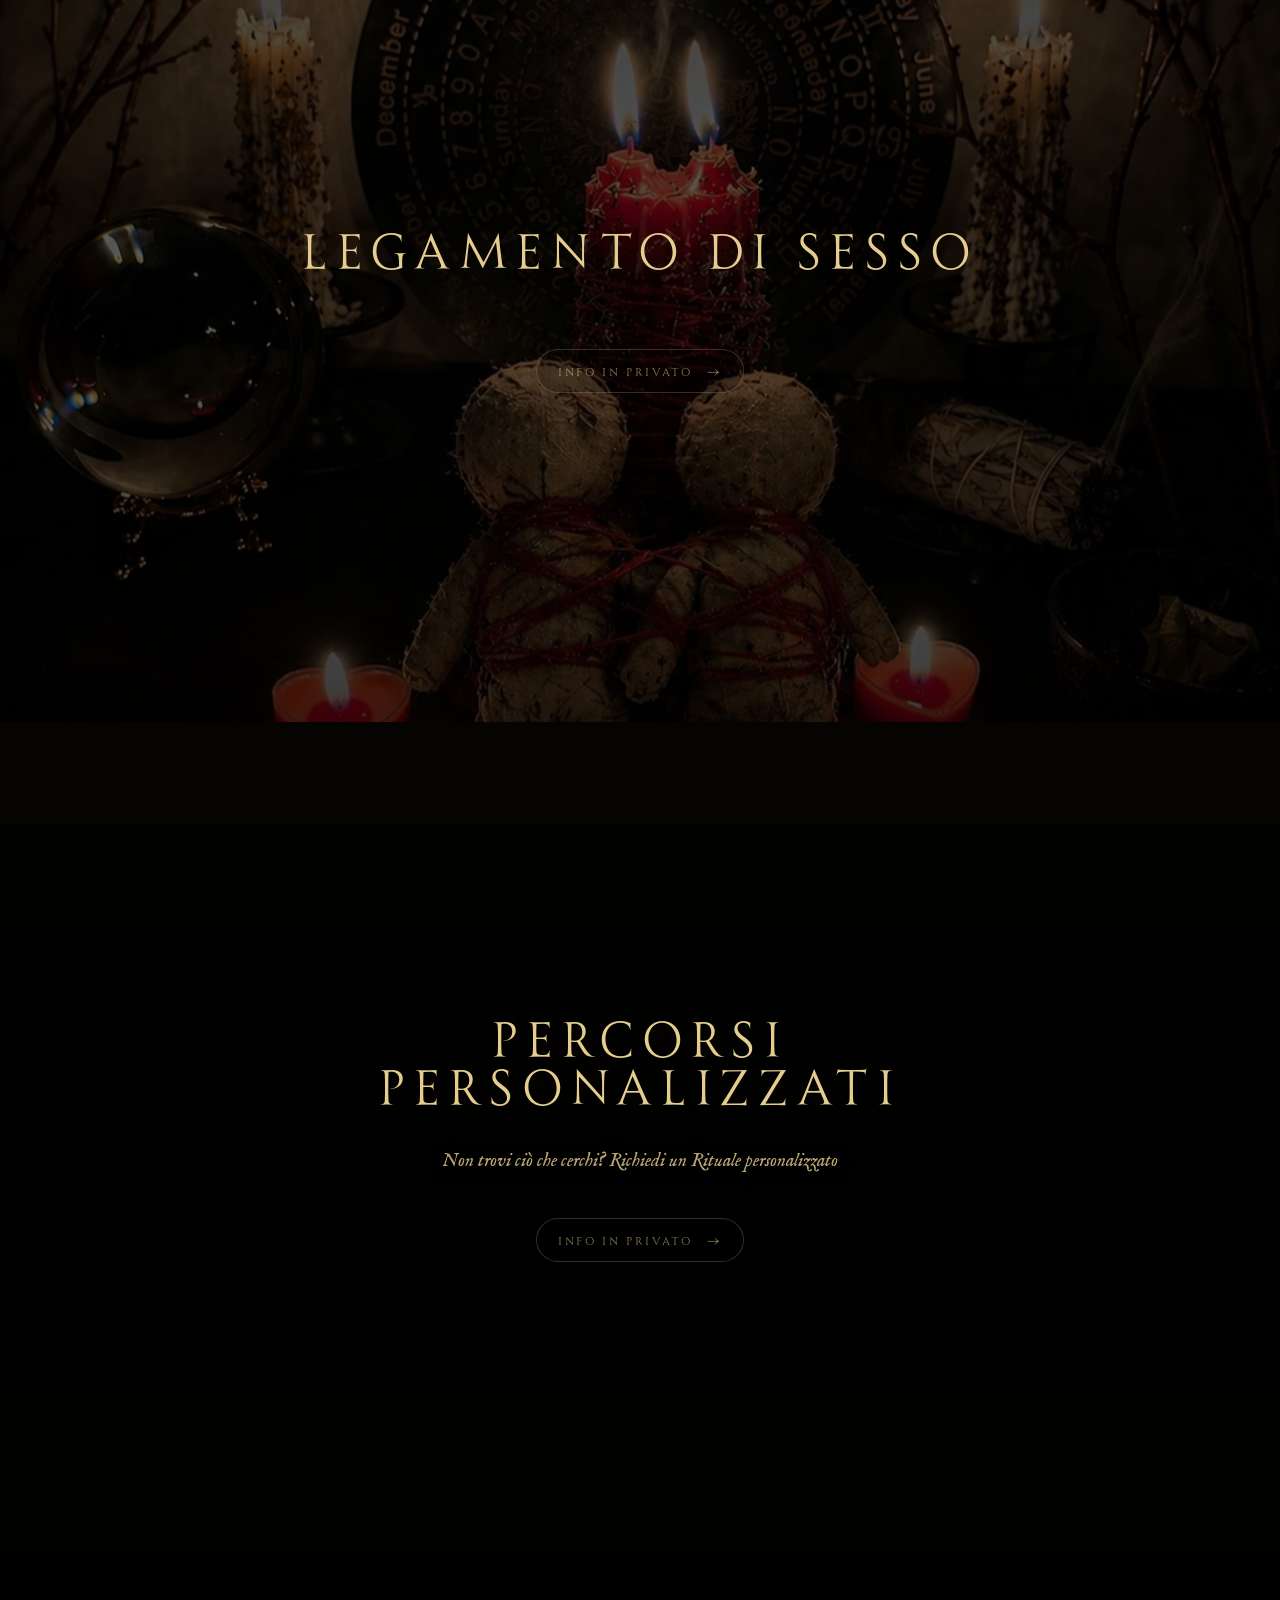
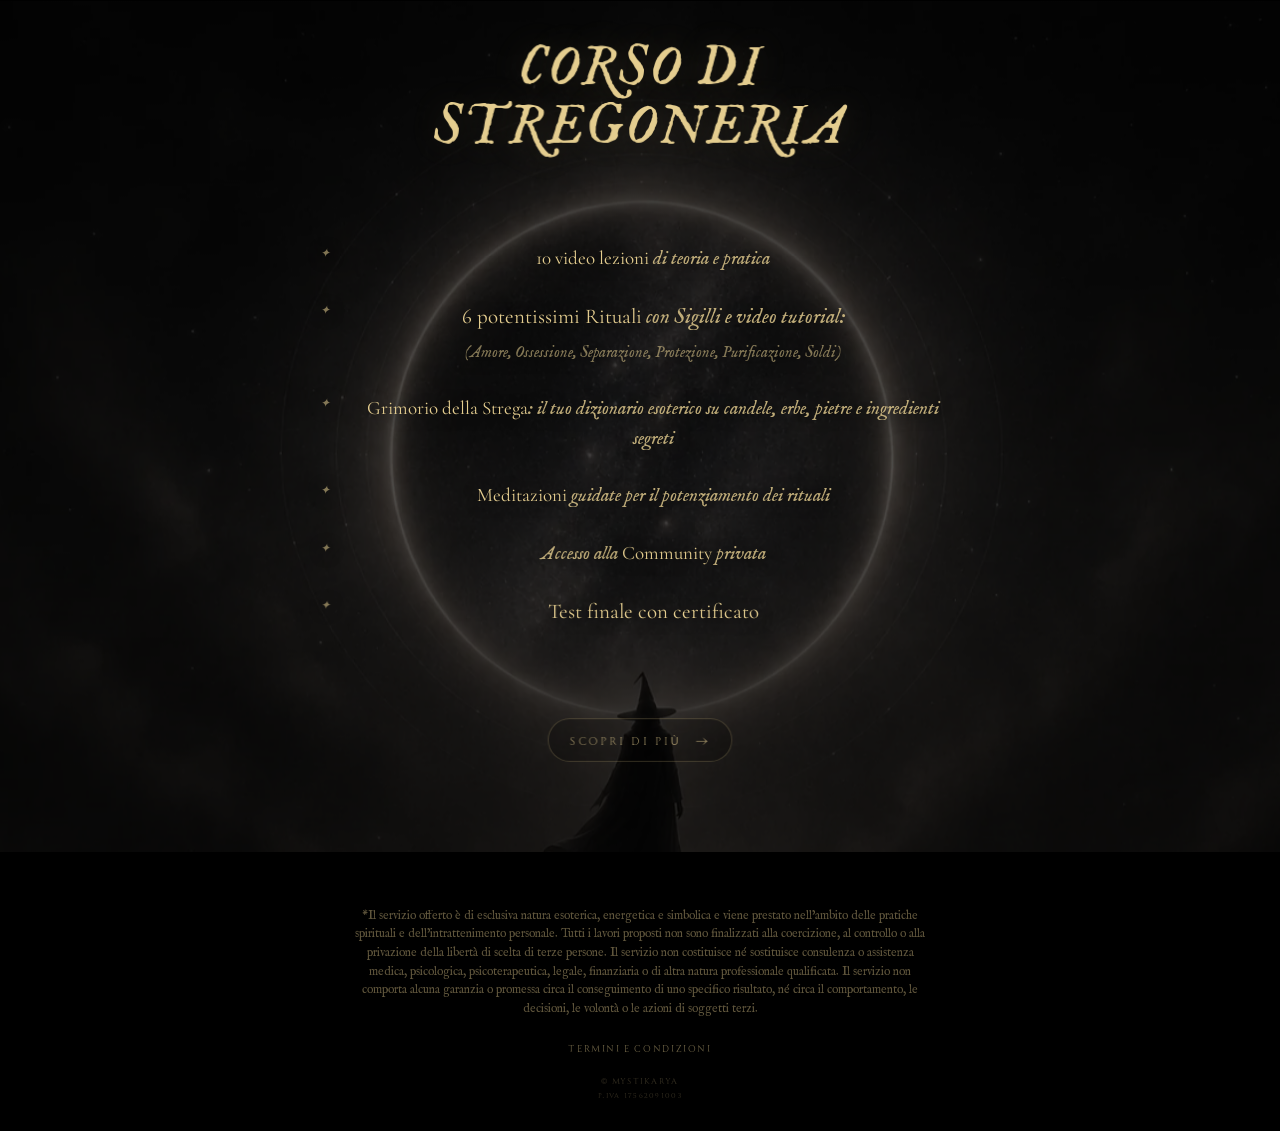
==== commit 0bd346ff: "Add files via upload" ====
--- a/index.html
+++ b/index.html
@@ -696,7 +696,7 @@
             <div class="rituale-content">
 
                 <h3 class="rituale-name">
-                    Legamento di Sesso & Ossessione
+                    Legamento di Sesso
                 </h3>
 
                 <a href="https://wa.me/393489224252" target="_blank" rel="noopener" class="rituale-button">
@@ -708,22 +708,6 @@
 
         </article>
 
-                <article class="rituale-item" style="--bg: url('assets/bg-vendetta.webp')">
-
-            <div class="rituale-content">
-
-                <h3 class="rituale-name">
-                    Resa del Karma (Vendetta)
-                </h3>
-
-                <a href="https://wa.me/393489224252" target="_blank" rel="noopener" class="rituale-button">
-                    <span>INFO IN PRIVATO</span>
-                    <span class="rituale-arrow">→</span>
-                </a>
-
-            </div>
-
-        </article>
                 <article class="rituale-item rituale-item--sfondo-sito">
 
             <video
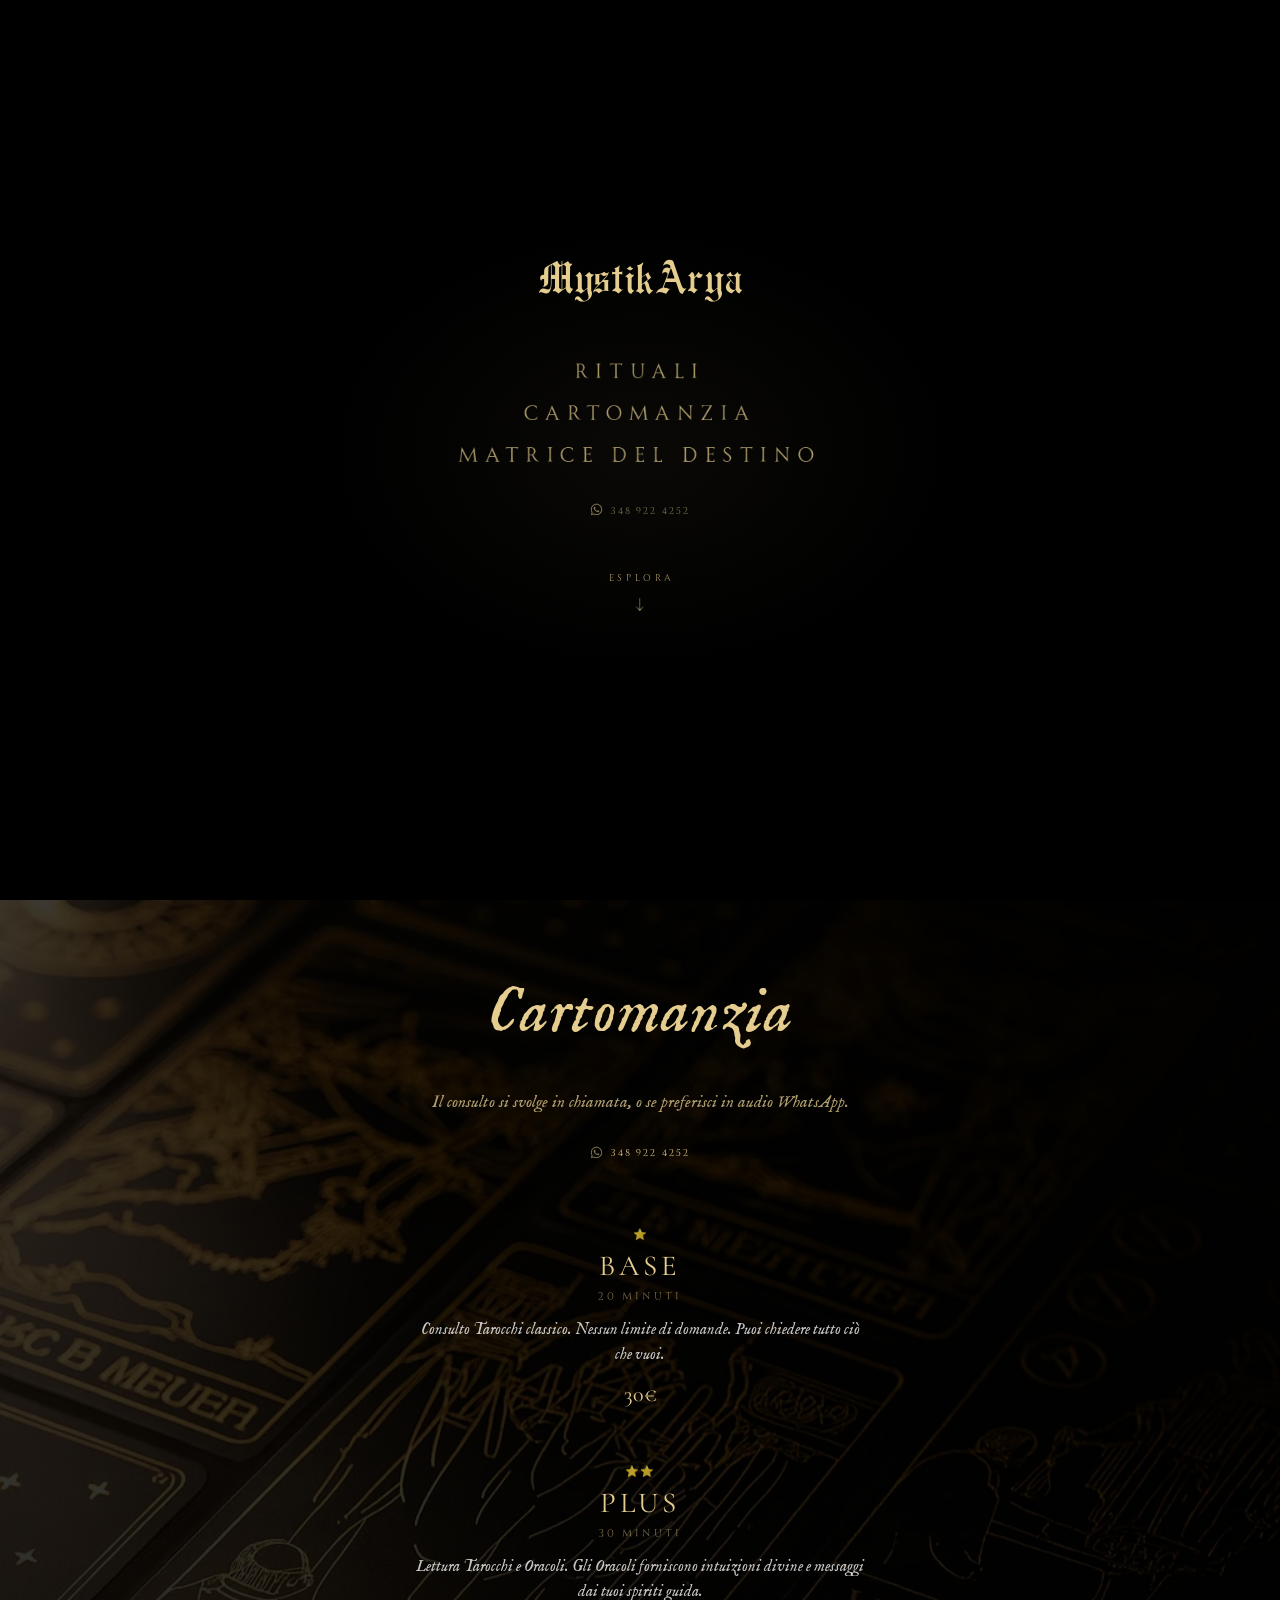
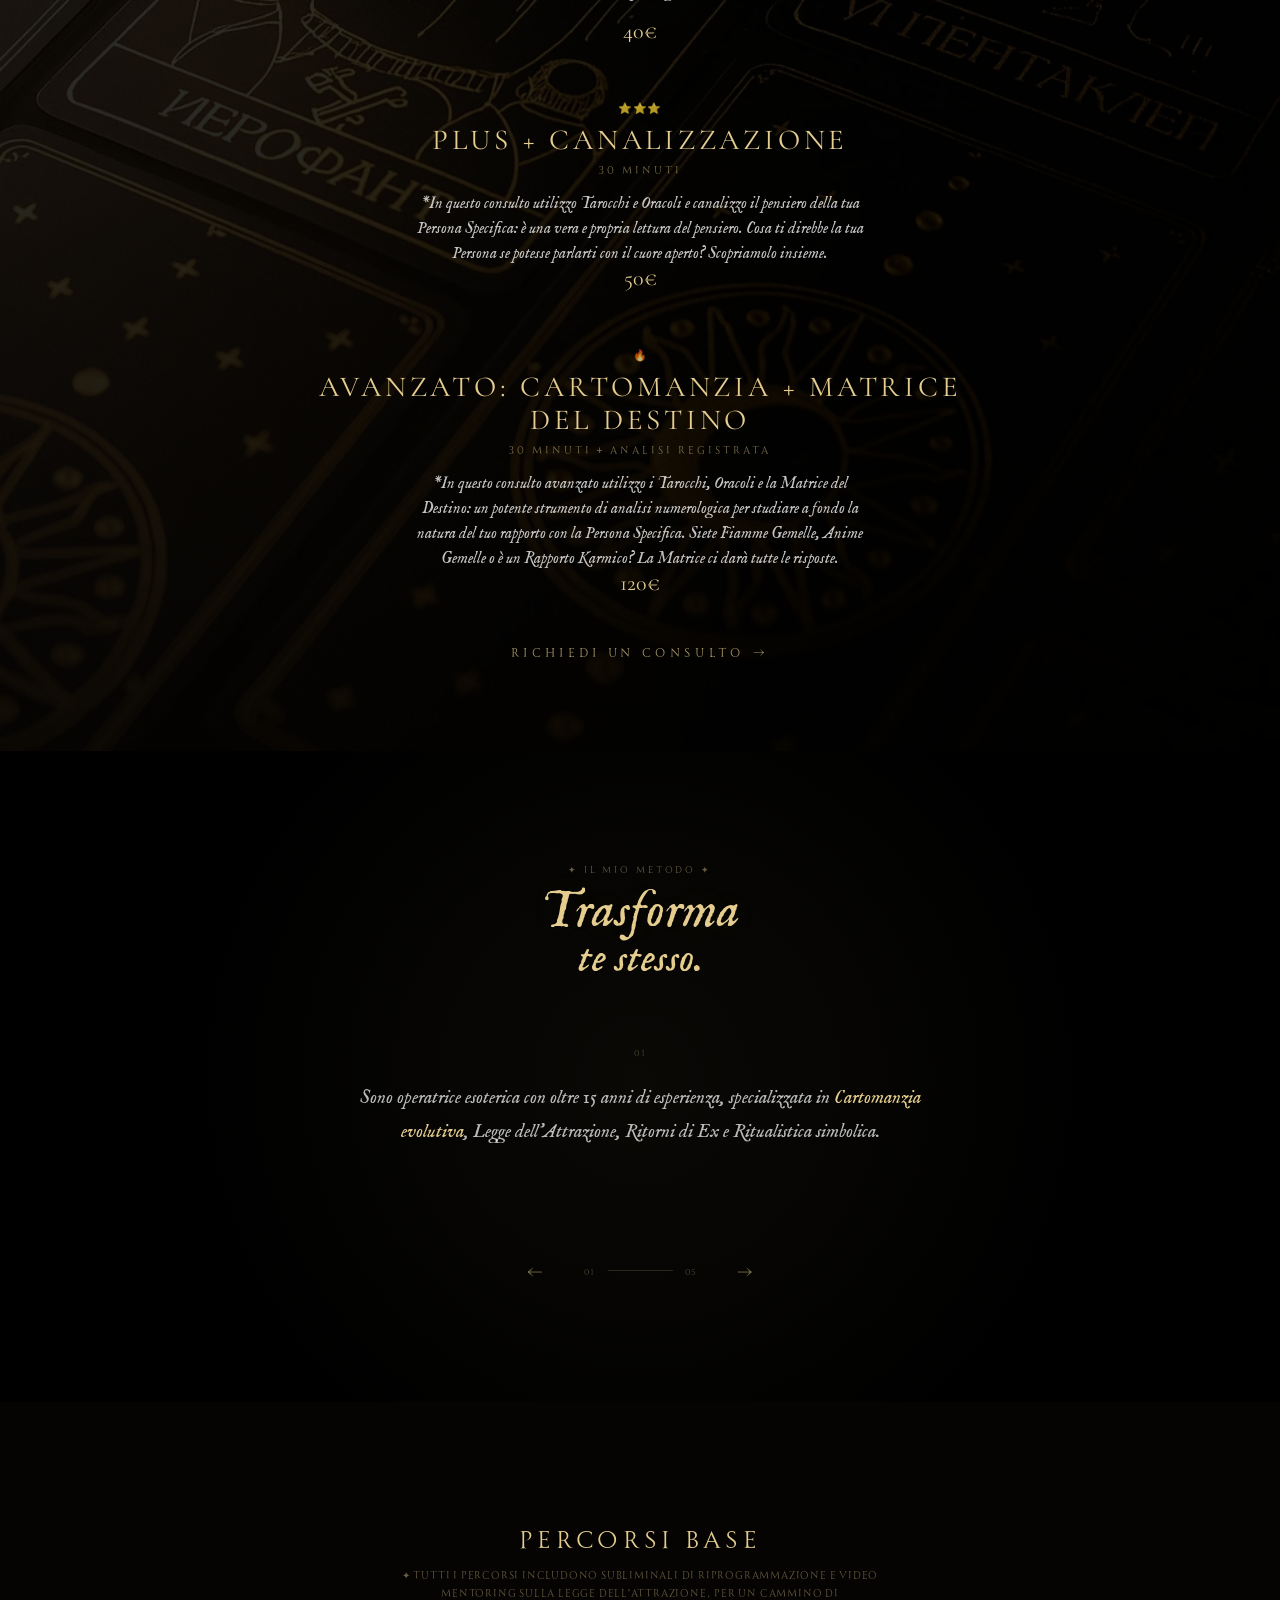
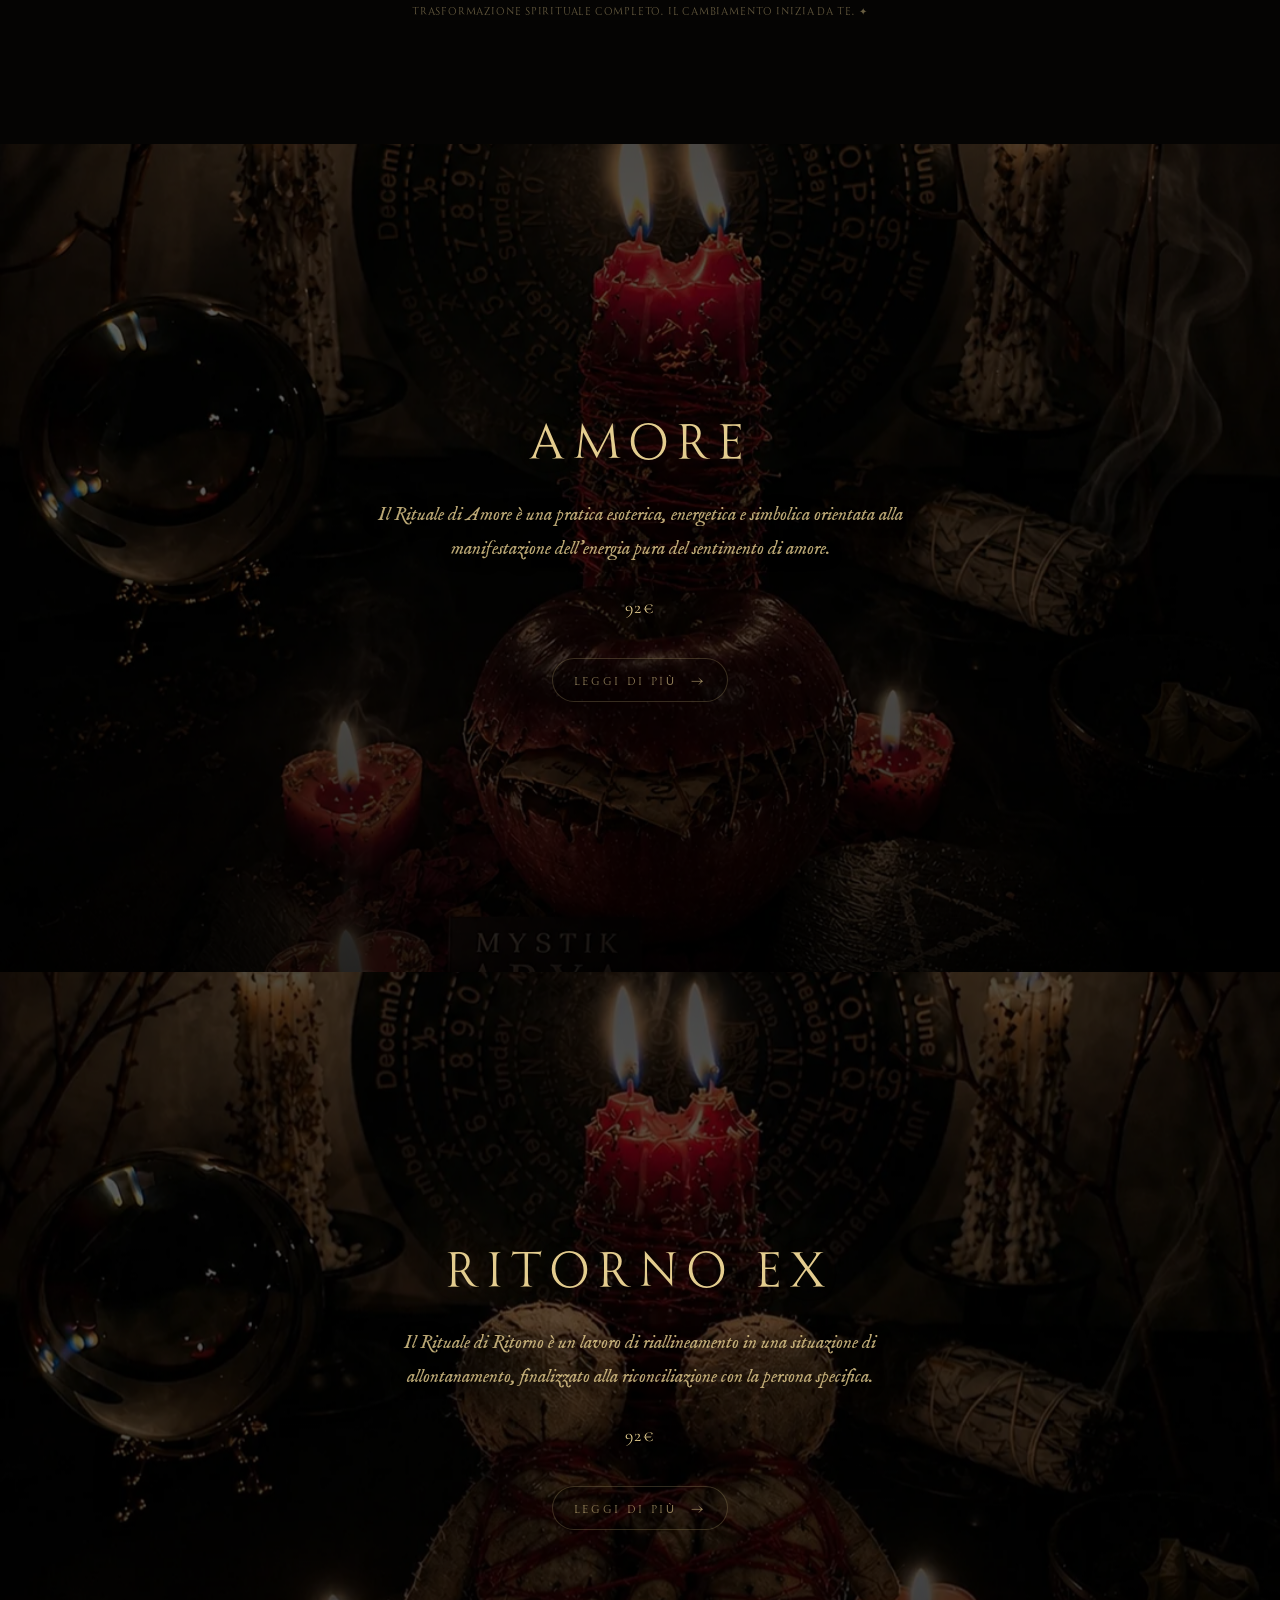
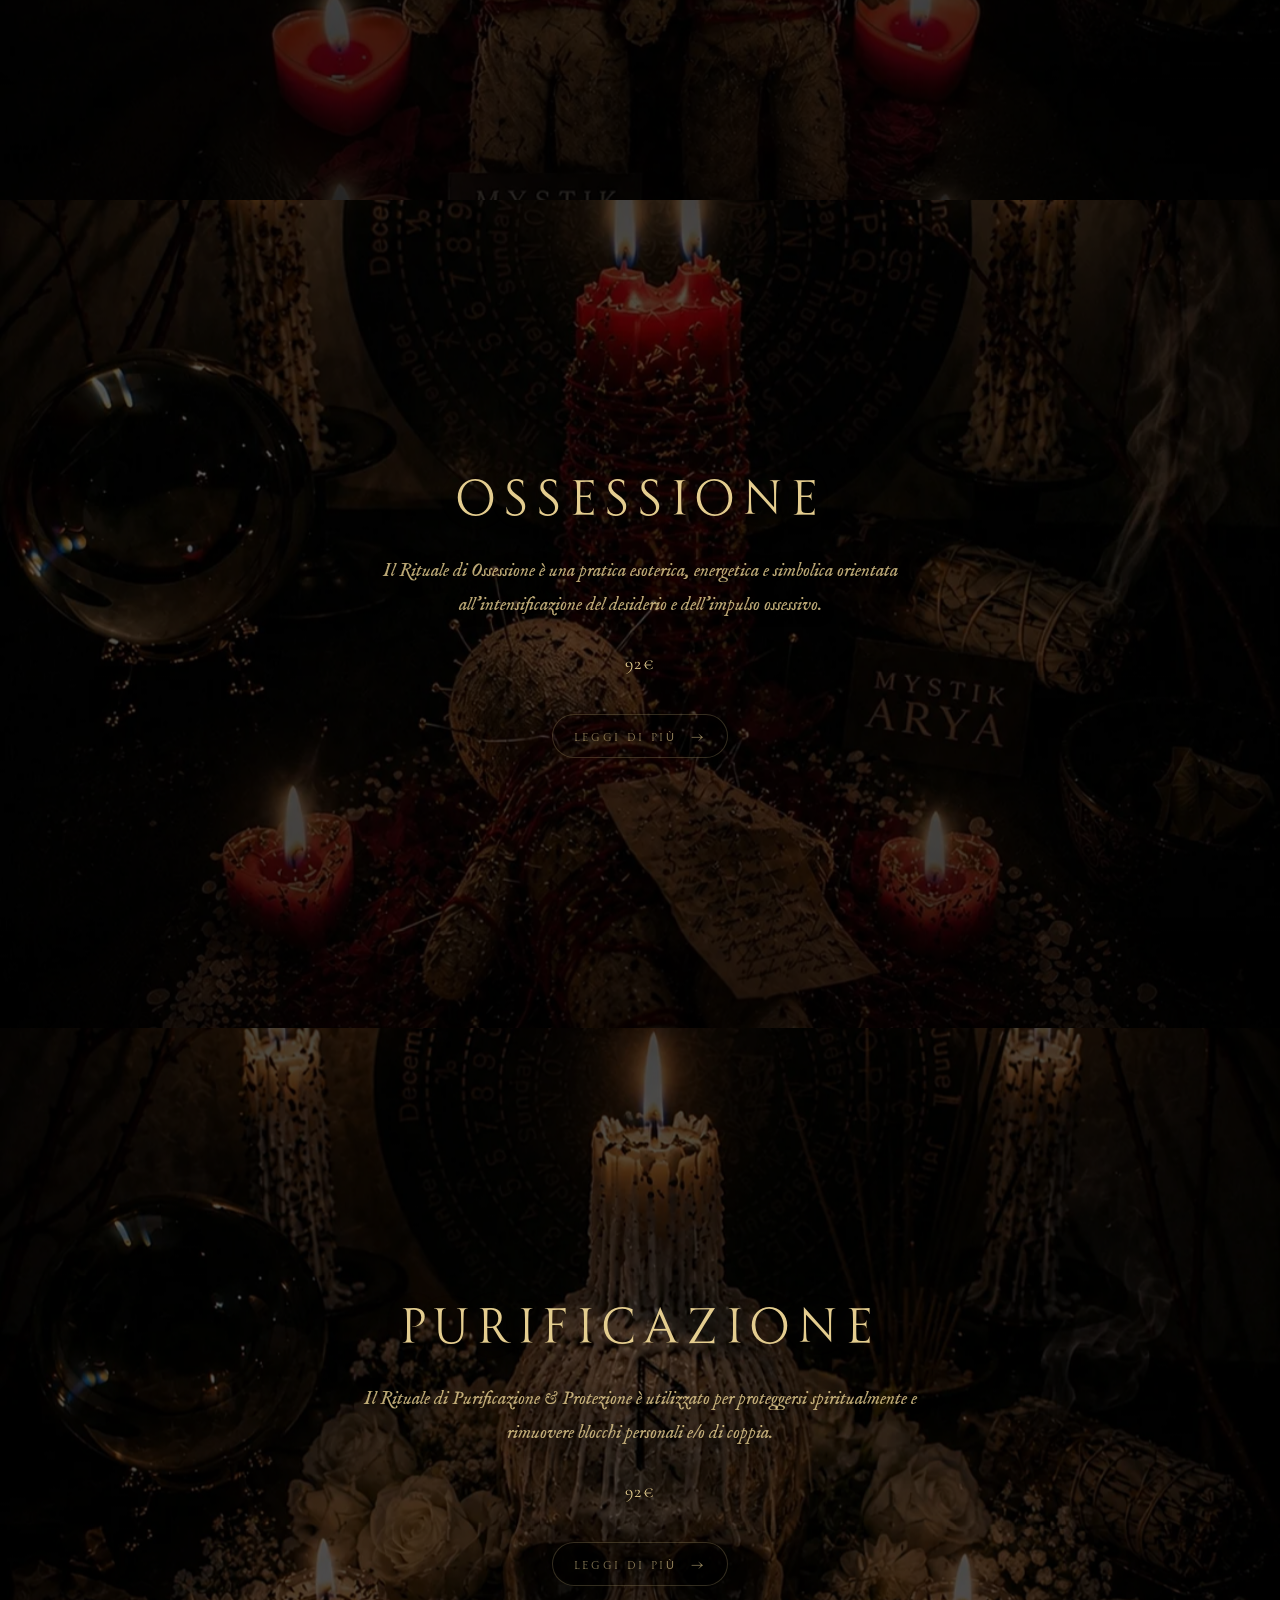
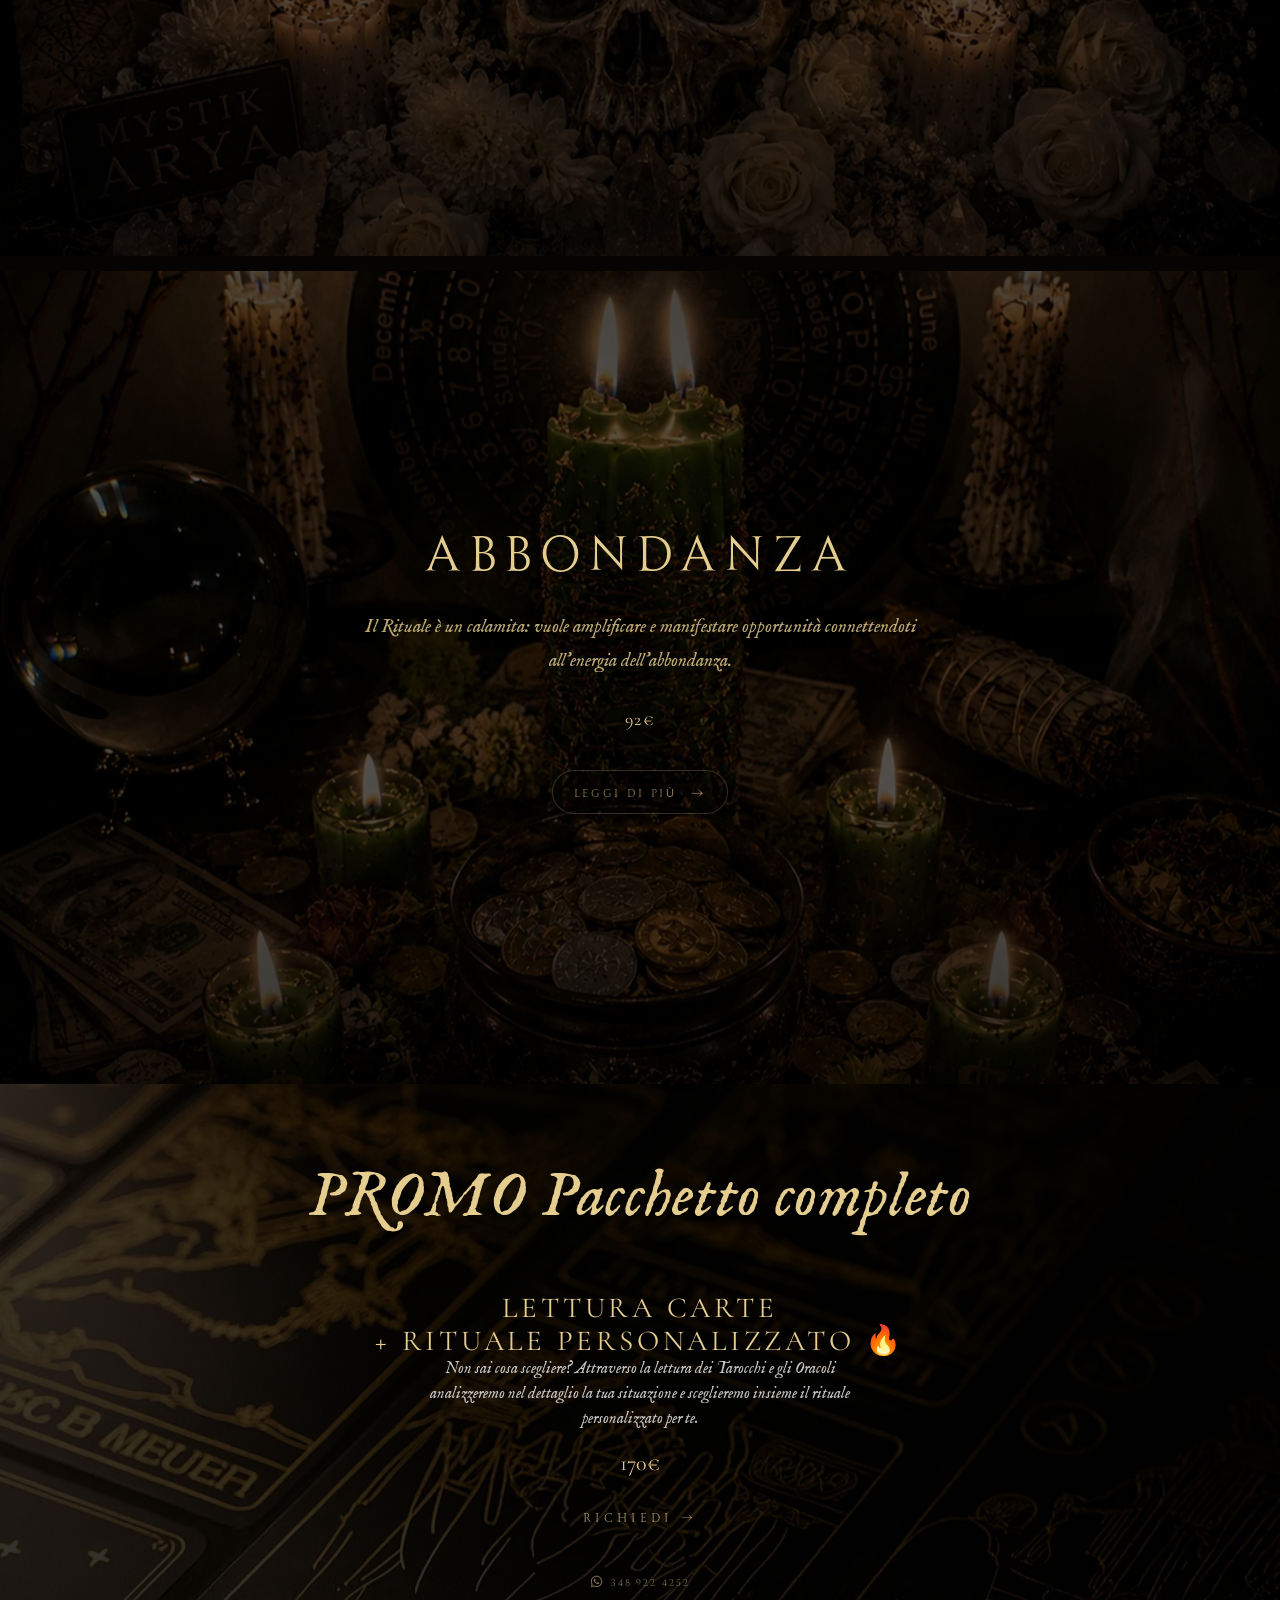
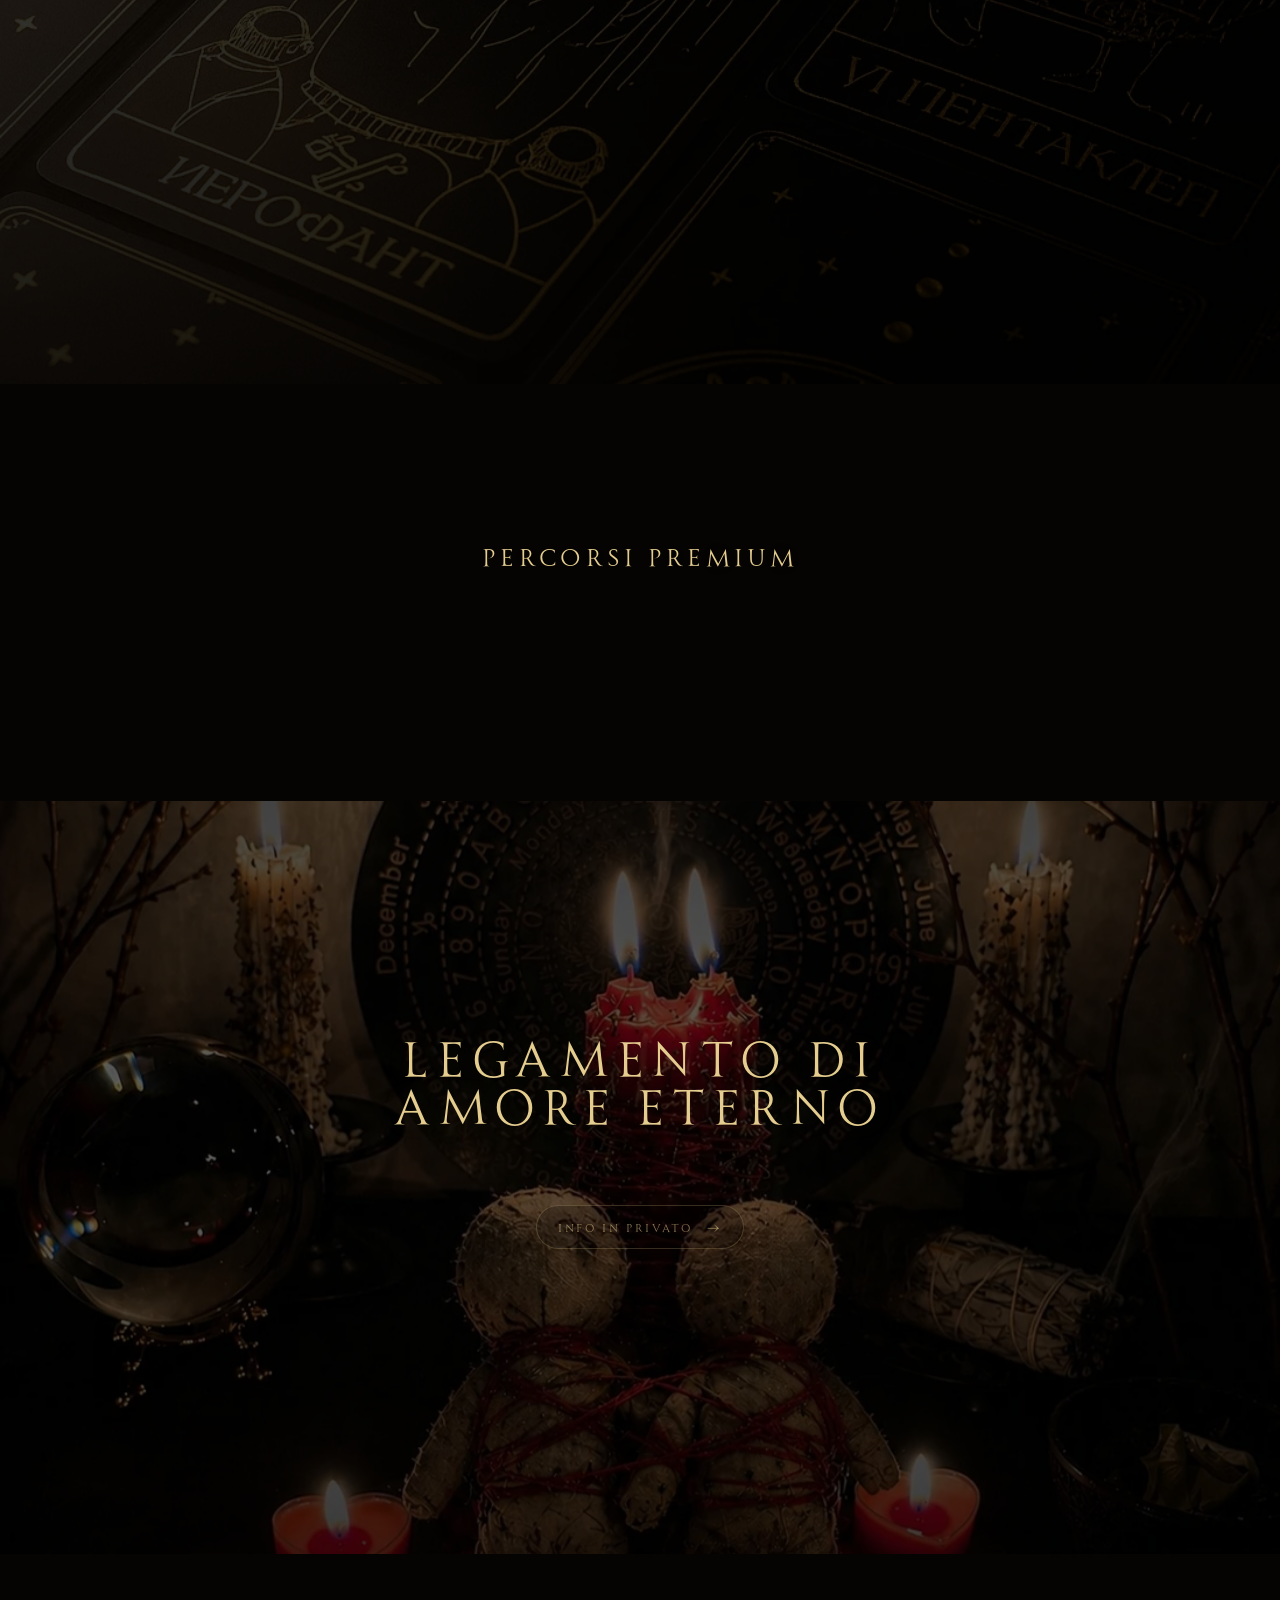
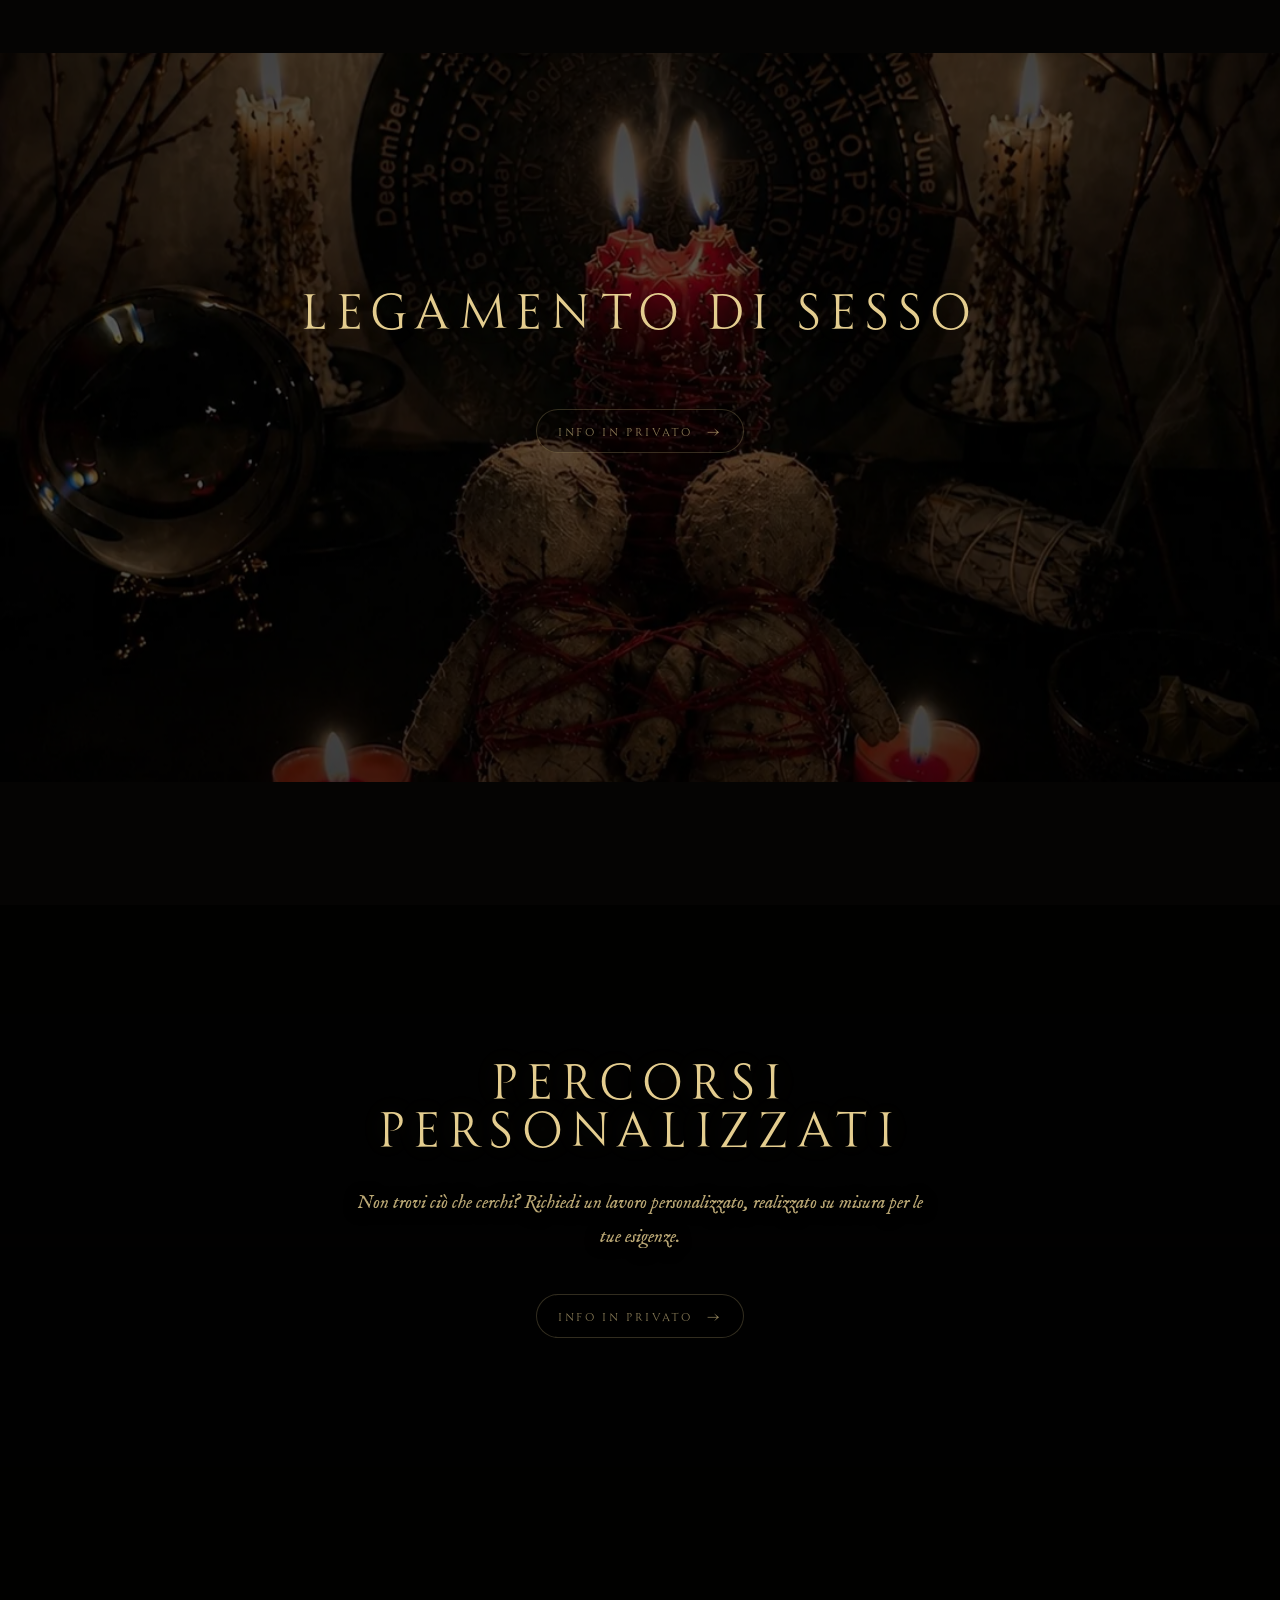
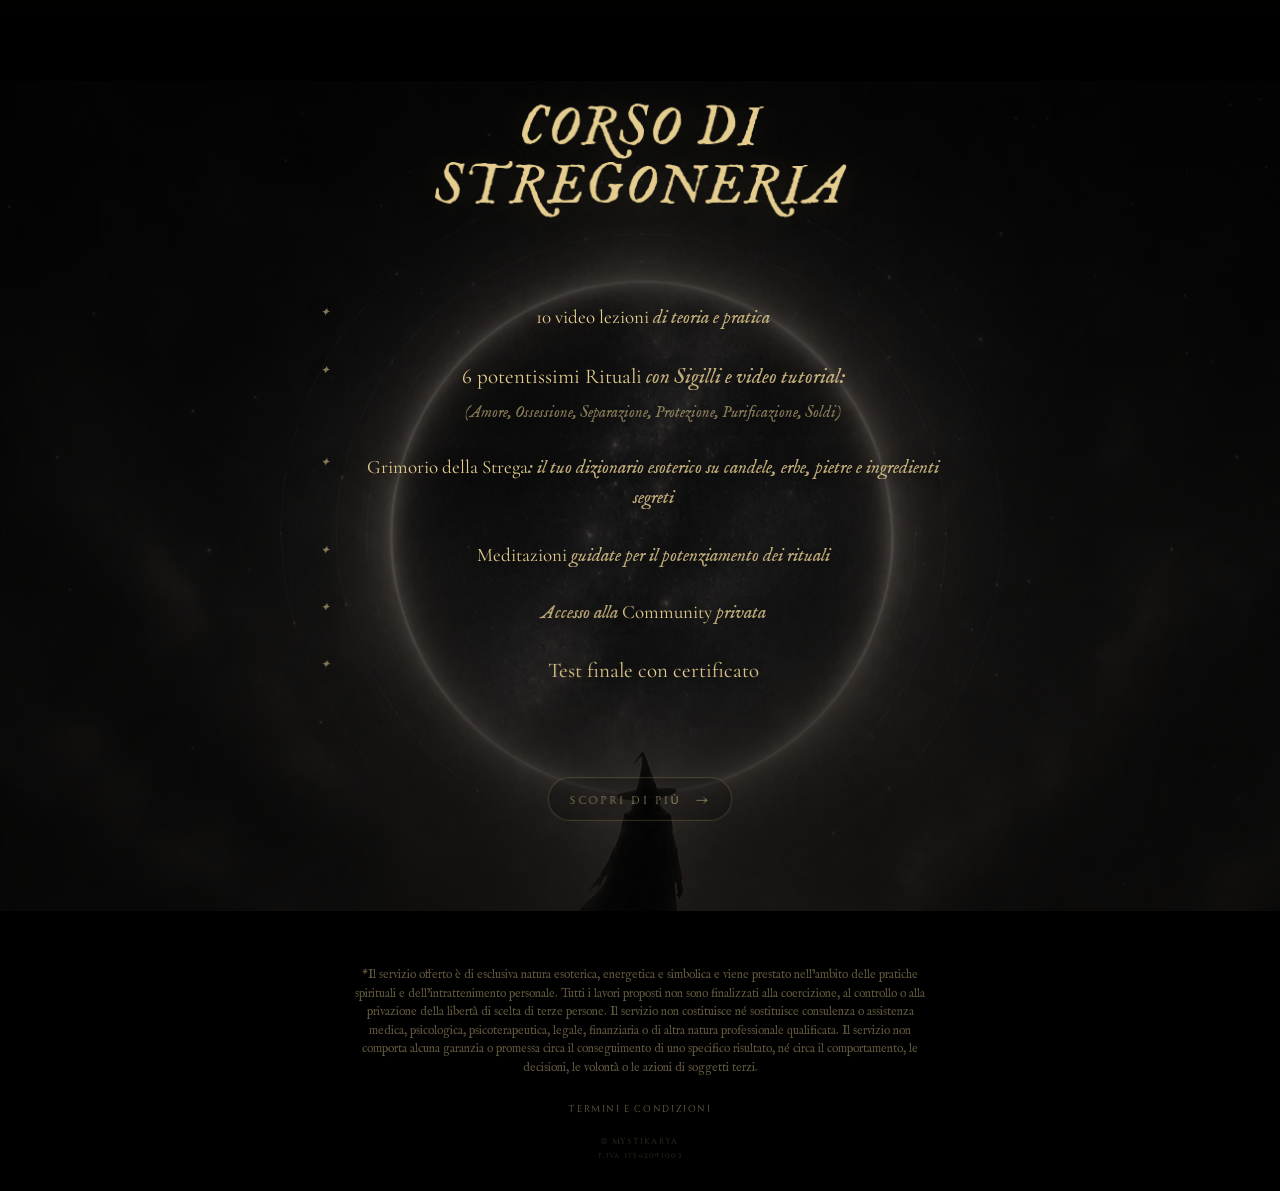
==== commit 8e47a69b: "Add files via upload" ====
--- a/index.html
+++ b/index.html
@@ -177,7 +177,7 @@
               </p>
 
               <p class="package-details">
-                Consulto con i Tarocchi classico. Nessun limite di domande.
+                Consulto Tarocchi classico. Nessun limite di domande. Puoi chiedere tutto ciò che vuoi.
               </p>
               <div class="package-price">
                 30€
@@ -203,7 +203,7 @@
                 30 minuti
               </p>
  <p class="package-details">
-                Stesa più approfondita, in cui si utilizzano sia i Tarocchi che gli Oracoli.
+                Lettura Tarocchi e Oracoli. Gli Oracoli forniscono intuizioni divine e messaggi dai tuoi spiriti guida. 
               </p>
               <div class="package-price">
                 40€
@@ -229,7 +229,7 @@
               </p>
  <p class="package-details">
 *In questo consulto utilizzo Tarocchi e Oracoli e canalizzo il pensiero della tua Persona Specifica: è
-una vera e propria lettura del pensiero.              </p>
+una vera e propria lettura del pensiero. Cosa ti direbbe la tua Persona se potesse parlarti con il cuore aperto? Scopriamolo insieme.              </p>
               <div class="package-price">
                 50€
               </div>
@@ -253,8 +253,7 @@
                 30 minuti + analisi registrata
               </p>
  <p class="package-details">
-*In questo consulto avanzato utilizzo i tarocchi e la Matrice del Destino per valutare se
-siete anime gemelle, fiamme gemelle, o rapporto karmico.              </p>
+*In questo consulto avanzato utilizzo i Tarocchi, Oracoli e la Matrice del Destino: un potente strumento di analisi numerologica per studiare a fondo la natura del tuo rapporto con la Persona Specifica. Siete Fiamme Gemelle, Anime Gemelle o è un Rapporto Karmico? La Matrice ci darà tutte le risposte.               </p>
               <div class="package-price">
                 120€
               </div>
@@ -604,14 +603,14 @@
       <article class="package-card">
 
         <h3 class="package-name">
-          TAROCCHI &amp; ORACOLI 🔮
+          LETTURA CARTE
           <br>
           + RITUALE PERSONALIZZATO 🔥
         </h3>
 
         <p class="package-details">
-          Attraverso la lettura dei Tarocchi e gli Oracoli
-          analizzerò nel dettaglio la tua situazione e
+          Non sai cosa scegliere? Attraverso la lettura dei Tarocchi e gli Oracoli
+          analizzeremo nel dettaglio la tua situazione e
           sceglieremo insieme il rituale personalizzato per te.
         </p>
 <br>
@@ -729,7 +728,7 @@
 
 
                 <p class="rituale-description">
-                   Non trovi ciò che cerchi? Richiedi un Rituale personalizzato
+                   Non trovi ciò che cerchi? Richiedi un lavoro personalizzato, realizzato su misura per le tue esigenze.
                 </p>
 
                 <a href="https://wa.me/393489224252" target="_blank" rel="noopener" class="rituale-button">
